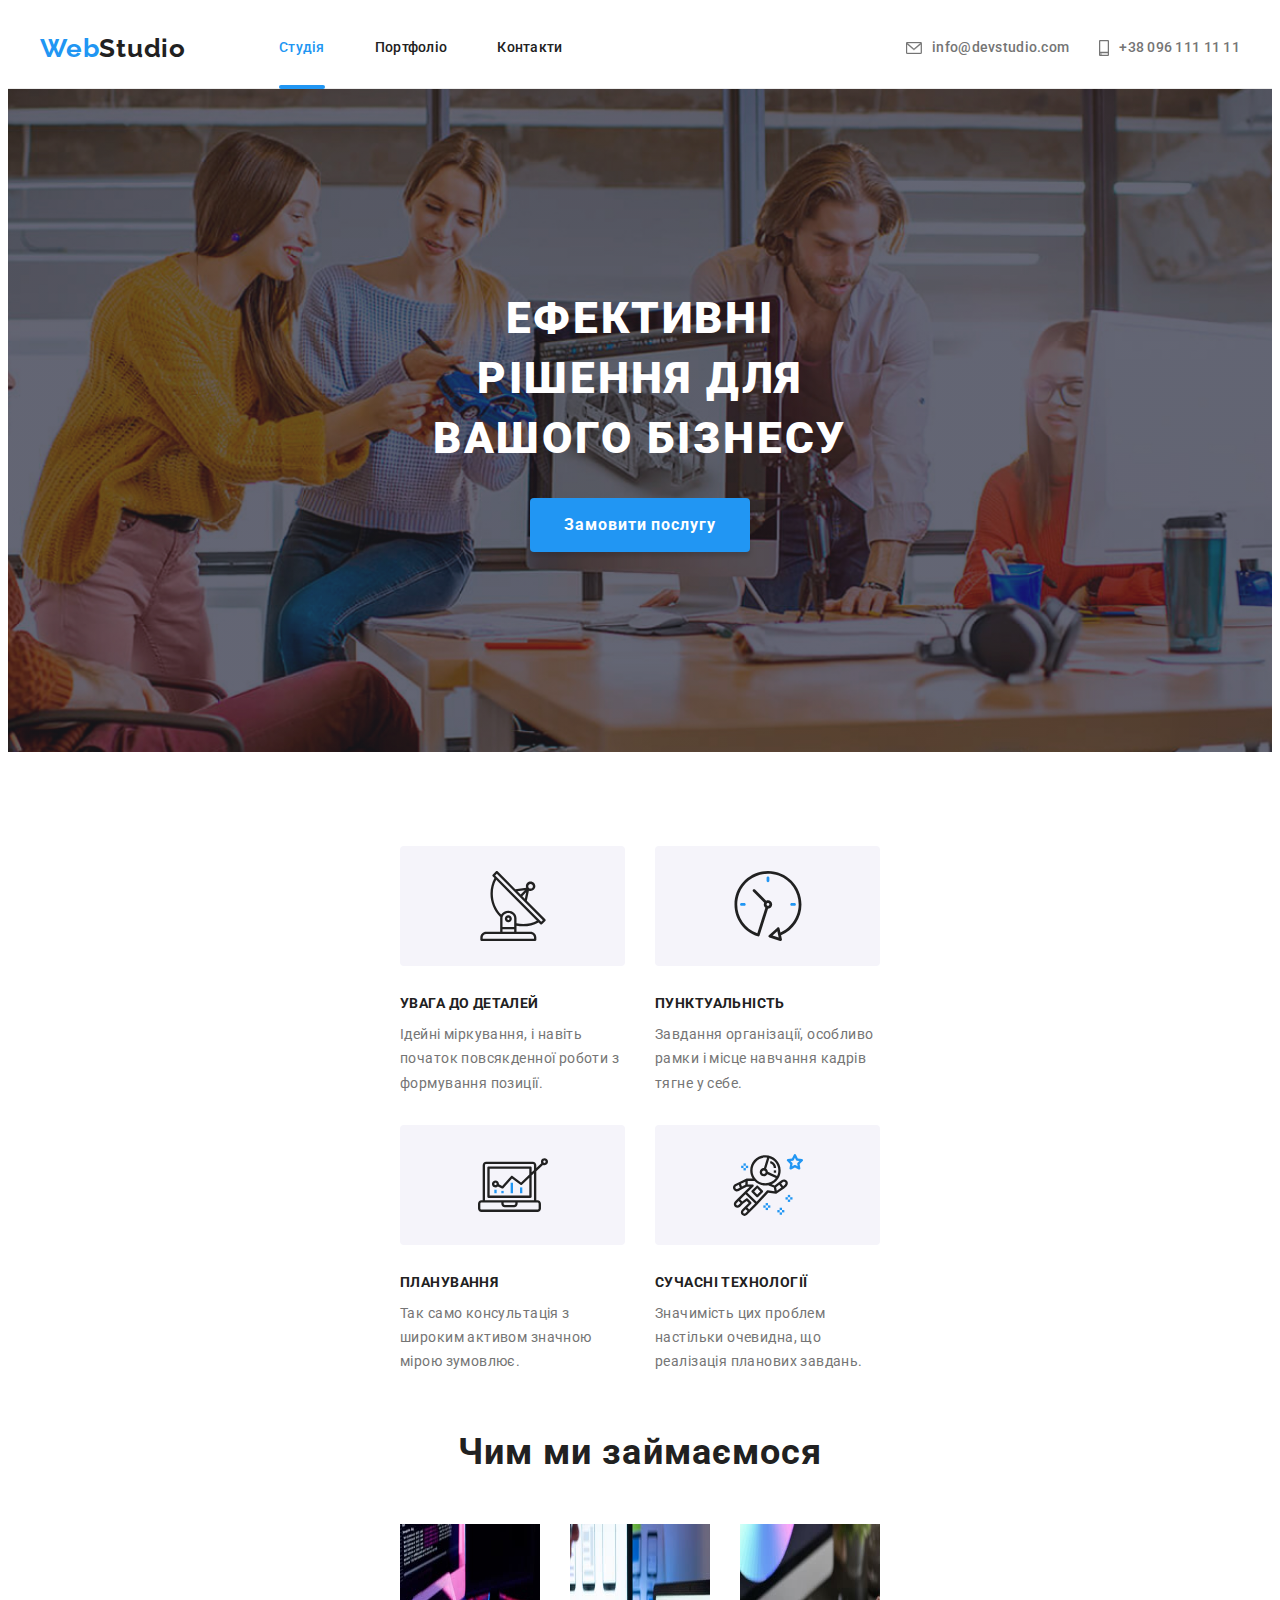
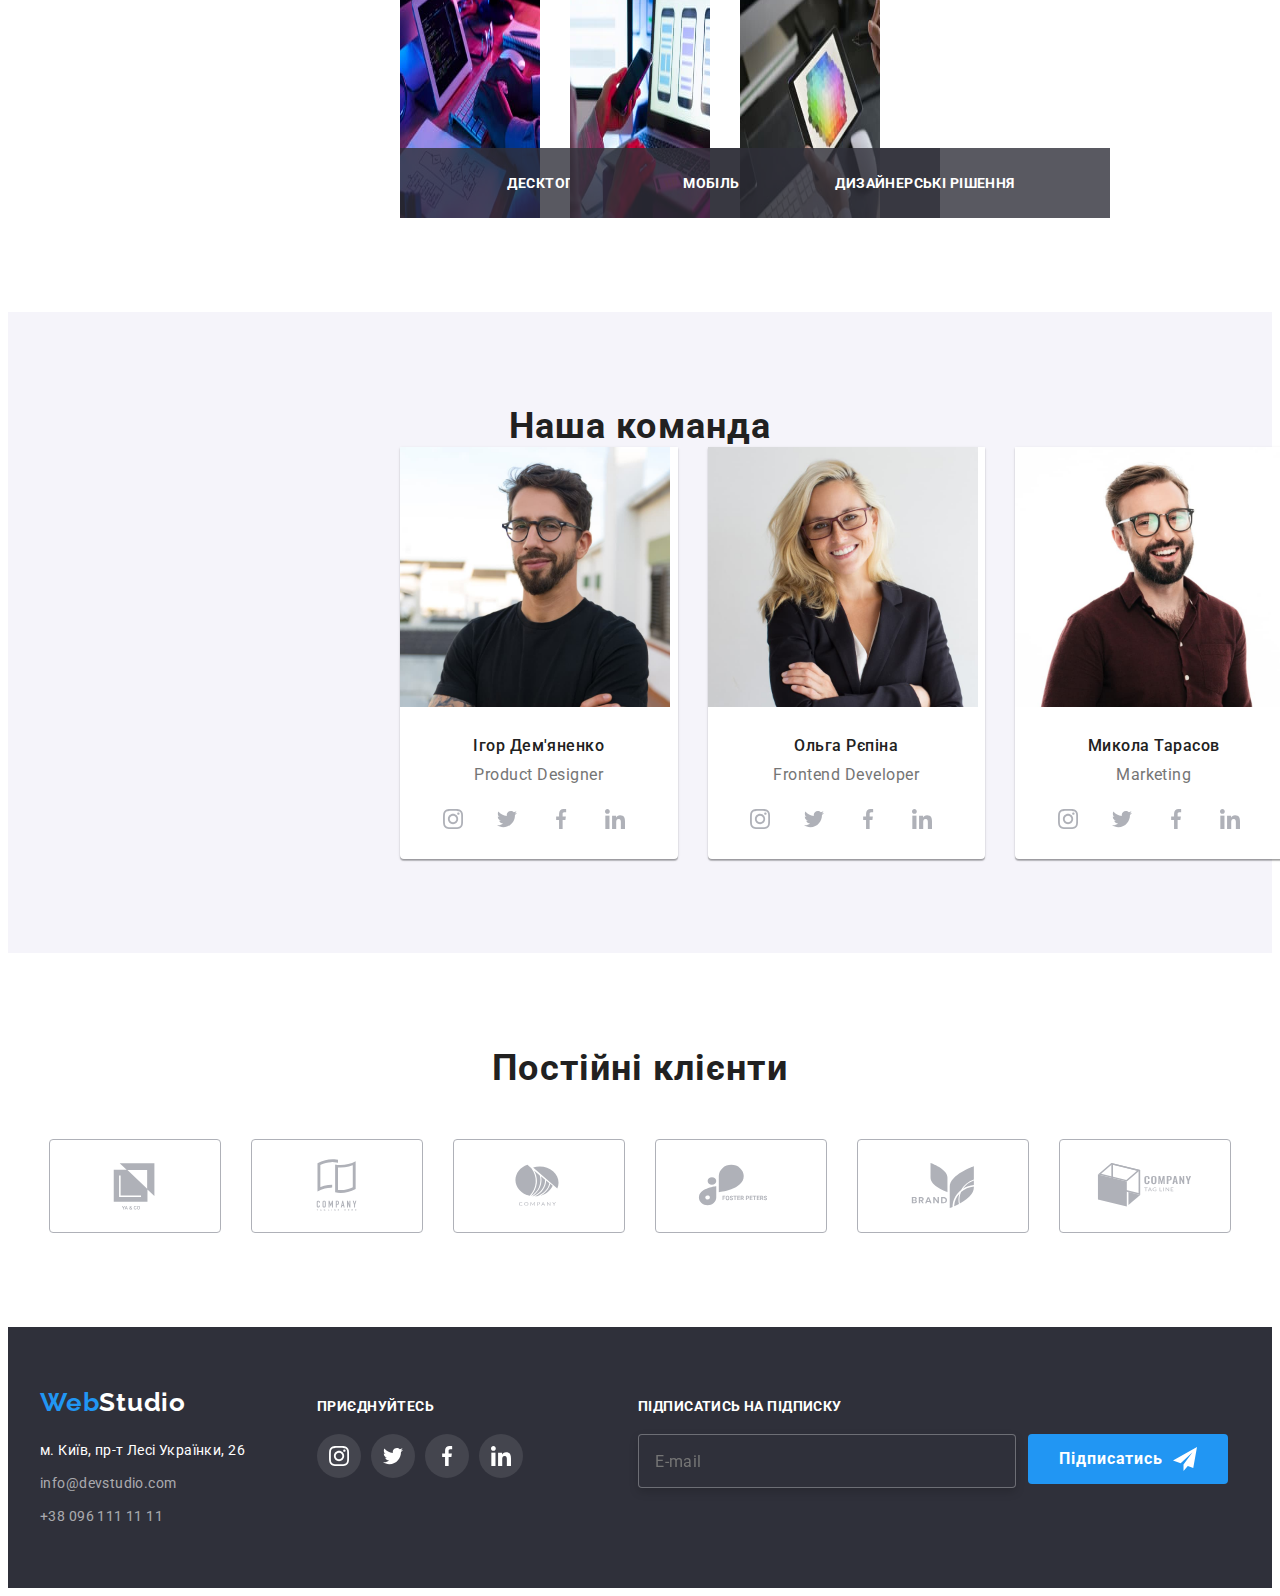
==== index.html @ 6fae6e94 "new" ====
<!DOCTYPE html>
<html lang="uk">
  <head>
    <meta charset="UTF-8"/>
    <meta http-equiv="X-UA-Compatible" content="IE=edge"/>
    <meta name="viewport" content="width=device-width, initial-scale=1.0"/>
    <title>Студія</title>
    <link rel="preconnect" href="https://fonts.googleapis.com"/>
    <link rel="preconnect" href="https://fonts.gstatic.com" crossorigin />
    <link
      href="https://fonts.googleapis.com/css2?family=Raleway:wght@700&family=Roboto:wght@400;500;700;900&display=swap"
      rel="stylesheet"/>
    <link
      rel="stylesheet"
      href="https://cdnjs.cloudflare.com/ajax/libs/modern-normalize/1.1.0/modern-normalize.min.css"
      integrity="sha512-wpPYUAdjBVSE4KJnH1VR1HeZfpl1ub8YT/NKx4PuQ5NmX2tKuGu6U/JRp5y+Y8XG2tV+wKQpNHVUX03MfMFn9Q=="
      crossorigin="anonymous"
      referrerpolicy="no-referrer"/>
    <link rel="stylesheet" href="./css/style.css"/>
    <link rel="stylesheet" href="./css/main.min.css" />
  </head>
  <body>
    <header class="header">
      <div class="container">
        <nav class="navigation">
          <a href="/" class="navigation-logo"><span class="navigation-logos">Web</span>Studio</a>
          <ul class="navigation-site-nav-list">
            <li><a href="#" class="link-s current">Студія</a></li>
            <li><a href="./portfolio.html" class="link">Портфоліо</a></li>
            <li><a href="#" class="link">Контакти</a></li>
          </ul>
        </nav>
        <ul class="contacts-list-h">
          <li class="letter-telefon">
            <a href="mailto:info@devstudio.com" class="link-mail">
              <svg class="icon icon-envelope" width="16" height="12">
              <use xlink:href="./images/icons.svg#icon-envelope"></use>
              </svg>
              info@devstudio.com
            </a>
          </li>
          <li class="letter-telefon">
            <a href="tel:+380961111111" class="linktel">
             <svg class="icon icon-smartphone" width="10" height="16">
            <use xlink:href="./images/icons.svg#icon-smartphone" width="10" height="16"></use>
             </svg>
              +38 096 111 11 11
            </a>
          </li>
        </ul>
        <button class="navigation__menu--open-button" type="button" data-menu-open="">
          <svg class="navigation__menu--open-icon" width="40" height="40">
            <use href="./images/icons.svg#icon-open-menu"></use>
          </svg>
        </button>
      </div>
      <div class="mobile-menu" data-menu="">
        <div class="mobile-menu__container">
          <button class="mobile-menu__close-btn" type="button" data-menu-close="">
            <svg class="mobile-menu__close-icon" width="40" height="40">
              <use href="./images/icons.svg#icon-close-menu"></use>
            </svg>
          </button>
          <ul class="mobile-menu__list list">
            <li class="mobile-menu__item">
              <a class="mobile-menu__link--current link" href="./index.html">Студія</a>
            </li>
            <li class="mobile-menu__item">
              <a class="mobile-menu__link" href="./portfolio.html">Портфоліо</a>
            </li>
            <li class="mobile-menu__item">
              <a class="mobile-menu__link" href="#">Контакти</a>
            </li>
          </ul>
      
          <div class="mobile-contacts-social">
            <ul class="mobile-contacts list">
              <li class="mobile-contacts__item">
                <a class="mobile-contacts__link telephone-mobile" href="tel:+380961111111">
                  +38 096 111 11 11
                </a>
              </li>
              <li class="mobile-contacts__item">
                <a class="mobile-contacts__link" href="mailto:info@devstudio.com">
                  info@devstudio.com
                </a>
              </li>
            </ul>
      
            <ul class="mobile-social list">
              <li class="mobile-social__item">
                <a class="mobile-social__link link" href="" lang="en">Instagram</a>
              </li>
              <li class="mobile-social__item">
                <a class="mobile-social__link link" href="" lang="en">Twitter</a>
              </li>
              <li class="mobile-social__item">
                <a class="mobile-social__link link" href="" lang="en">Facebook</a>
              </li>
              <li class="mobile-social__item">
                <a class="mobile-social__link link" href="" lang="en">LinkedIn</a>
              </li>
            </ul>
          </div>
        </div>
      </div>
    </header>

    <!--main-->
    <main class="main">
      <section class="bg-hero overlay">
        <div class="container">
          <h1 class="h-title">Ефективні рішення для вашого бізнесу</h1>
          <button type="button" class="button-primary" data-modal-open>Замовити послугу</button>
        </div>
      </section>
      <section class="our-describe">
        <div class="container">
          <h2 class="visually-hidden">Наші особливості</h2>
          <ul class="skills">
            <li class="list-skills">
              <div class="box">
            <svg class="icon icon-antenna-1">
              <use xlink:href="./images/icons.svg#icon-antenna-1"></use>
            </svg>
              </div>
              <h3 class="title">УВАГА ДО ДЕТАЛЕЙ</h3>
              <p class="skil">
                Ідейні міркування, і навіть початок повсякденної роботи з
                формування позиції.
              </p>
            </li>
            <li class="list-skills">
              <div class="box">
                <svg class="icon icon-clock-1">
                  <use xlink:href="./images/icons.svg#icon-clock-1"></use>
                </svg>
              </div>
              <h3 class="title">ПУНКТУАЛЬНІСТЬ</h3>
              <p class="skil">
                Завдання організації, особливо рамки і місце навчання кадрів
                тягне у себе.
              </p>
            </li>
            <li class="list-skills">
              <div class="box">
              <svg class="icon icon-diagram-1">
                <use xlink:href="./images/icons.svg#icon-diagram-1" width="70px" height="70px"></use></svg>
              </div>
              <h3 class="title">ПЛАНУВАННЯ</h3>
              <p class="skil">
                Так само консультація з широким активом значною мірою зумовлює.
              </p>
            </li>
            <li class="list-skills">
              <div class="box">
                <svg class="icon icon-astronaut-1">
                <use xlink:href="./images/icons.svg#icon-astronaut-1"></use>
                </svg>
              </div>
              <h3 class="title">СУЧАСНІ ТЕХНОЛОГІЇ</h3>
              <p class="skil">
                Значимість цих проблем настільки очевидна, що реалізація
                планових завдань.
              </p>
            </li>
          </ul>
        </div>
      </section>
      <section class="work">
        <div class="container">
          <h2 class="working">Чим ми займаємося</h2>
          <ul class="forimages">
            <li class="picture">
              <img src="./images/What-we_do_list1.jpg" alt="Якийсь чоловік програмує на клавіатурі на планшеті" width="370" height="294"/>
              <div class="job-overlay">
                <h3 class="j-o-title">Десктопні додатки</h3>
              </div>
            </li>
            <li class="picture">
              <img src="./images/What_we_do_list2.jpg" alt="Жінка з телефом за ноутбуком, дивиться адаптивний дизайн" width="370" height="294"/>
              <div class="job-overlay">
                <h3 class="j-o-title">Мобільні додатки</h3>
              </div>
            </li>
            <li class="picture">
              <img src="./images/What_we_do_list3.jpg" alt="В руках у чоловіка планшет з палітрою кольорів" width="370" height="294"/>
              <div class="job-overlay">
                <h3 class="j-o-title">Дизайнерські рішення</h3>
              </div>
            </li>
          </ul>
        </div>
      </section>
      <section class="team">
        <div class="container">
          <h2 class="team-title">Наша команда</h2>
          <ul class="carts">
            <li class="person">
                <img src="./images/Our-team-Demyanenko1.jpg" alt="на білому фоні чоловік в окулярах" width="270" height="260"/>
                <div class="namec">
                  <h3 class="name">Ігор Дем'яненко</h3>
                  <p class="person-work">Product Designer</p>
                  <ul class="icons-cart-list">
                    <li class="icon-listc">
                      <a href="" class="icons-link">
                      <svg class="icon-person icon-instagram-2"  width="20" height="20">
                        <use href="./images/icons.svg#icon-instagram-2"></use>
                      </svg>
                      </a>
                    </li>
                    <li class="icon-listc">
                      <a href="" class="icons-link">
                        <svg class="icon-person icon-twitter-1">
                          <use xlink:href="./images/icons.svg#icon-twitter-1"></use>
                        </svg>
                      </a>
                    </li>
                    <li class="icon-listc">
                      <a href="" class="icons-link">
                        <svg class="icon-person icon-facebook-1">
                          <use xlink:href="./images/icons.svg#icon-facebook-1"></use>
                        </svg>
                      </a>
                    </li>
                    <li class="icon-listc">
                      <a href="" class="icons-link">
                        <svg class="icon-person icon-linkedin-1">
                          <use xlink:href="./images/icons.svg#icon-linkedin-1"></use>
                        </svg>
                      </a>
                    </li>
                  </ul>
                </div>
            </li>
            <li class="person">
              <img src="./images/Our-team-Repina2.jpg" alt="жінка посміхається в костюмі та в окулярах" width="270" height="260"/>
             <div class="namec">
                <h3 class="name">Ольга Рєпіна</h3>
                <p class="person-work">Frontend Developer</p>
              <ul class="icons-cart-list">
                <li class="icon-listc">
                  <a href="" class="icons-link">
                    <svg class="icon-person" width="20" height="20">
                      <use href="./images/icons.svg#icon-instagram-2"></use>
                    </svg>
                  </a>
                </li>
                <li class="icon-listc">
                  <a href="" class="icons-link">
                    <svg class="icon-person icon-twitter-1">
                      <use xlink:href="./images/icons.svg#icon-twitter-1"></use>
                    </svg>
                  </a>
                </li>
                <li class="icon-listc">
                  <a href="" class="icons-link">
                    <svg class="icon-person icon-facebook-1">
                      <use xlink:href="./images/icons.svg#icon-facebook-1"></use>
                    </svg>
                  </a>
                </li>
                <li class="icon-listc">
                  <a href="" class="icons-link">
                    <svg class="icon-person icon-linkedin-1">
                      <use xlink:href="./images/icons.svg#icon-linkedin-1"></use>
                    </svg>
                  </a>
                </li>
              </ul>
             </div>
            </li>
            <li class="person">
              <img src="./images/Our-team-Tarasov3.jpg" alt="чоловік в сірій рубашці посміхається" width="270" height="260"/>
              <div class="namec">
                <h3 class="name">Микола Тарасов</h3>
                <p class="person-work">Marketing</p>
                <ul class="icons-cart-list">
                  <li class="icon-listc">
                    <a href="" class="icons-link">
                      <svg class="icon-person" width="20" height="20">
                        <use href="./images/icons.svg#icon-instagram-2"></use>
                      </svg>
                    </a>
                  </li>
                  <li class="icon-listc">
                    <a href="" class="icons-link">
                      <svg class="icon-person icon-twitter-1">
                        <use xlink:href="./images/icons.svg#icon-twitter-1"></use>
                      </svg>
                    </a>
                  </li>
                  <li class="icon-listc">
                    <a href="" class="icons-link">
                      <svg class="icon-person icon-facebook-1">
                        <use xlink:href="./images/icons.svg#icon-facebook-1"></use>
                      </svg>
                    </a>
                  </li>
                  <li class="icon-listc">
                    <a href="" class="icons-link">
                      <svg class="icon-person icon-linkedin-1">
                        <use xlink:href="./images/icons.svg#icon-linkedin-1"></use>
                      </svg>
                    </a>
                  </li>
                </ul>
              </div>
            </li>
            <li class="person">
              <img src="./images/Our-team-Ermakov4.jpg" alt="чоловік в чорній футболці та окулярах" width="270" height="260"/>
              <div class="namec">
                <h3 class="name">Михайло Єрмаков</h3>
                <p class="person-work">UI Designer</p>
                <ul class="icons-cart-list">
                  <li class="icon-listc">
                    <a href="" class="icons-link">
                      <svg class="icon-person" width="20" height="20">
                        <use href="./images/icons.svg#icon-instagram-2"></use>
                      </svg>
                    </a>
                  </li>
                  <li class="icon-listc">
                    <a href="" class="icons-link">
                      <svg class="icon-person icon-twitter-1">
                        <use xlink:href="./images/icons.svg#icon-twitter-1"></use>
                      </svg>
                    </a>
                  </li>
                  <li class="icon-listc">
                    <a href="" class="icons-link">
                    <svg class="icon-person icon-facebook-1">
                      <use xlink:href="./images/icons.svg#icon-facebook-1"></use>
                    </svg>
                    </a>
                  </li>
                  <li class="icon-listc">
                    <a href="" class="icons-link">
                      <svg class="icon-person icon-linkedin-1">
                        <use xlink:href="./images/icons.svg#icon-linkedin-1"></use>
                      </svg>
                    </a>
                  </li>
                </ul>
              </div>
            </li>
          </ul>
        </div>
      </section>
      <section class="clients">
        <div class="container">
        <h2 class="clients-title">Постійні клієнти</h2>
          <ul class="client-list">
            <li class="client-item">
              <a href="#" class="client-link">
                <svg class="icon-person icon-Logo">
                  <use xlink:href="./images/icons.svg#icon-Logo"></use>
                </svg>
              </a>
            </li>
            <li class="client-item">
              <a href="#" class="client-link">
                <svg class="icon-person icon-Logo-1">
                  <use xlink:href="./images/icons.svg#icon-Logo-1"></use>
                </svg>
              </a>
            </li>
            <li class="client-item">
              <a href="#" class="client-link">
              <svg class="icon-person icon-Logo-2">
                <use xlink:href="./images/icons.svg#icon-Logo-2"></use>
              </svg>
              </a>
            </li>
            <li class="client-item">
              <a href="#" class="client-link">
                <svg class="icon-person icon-Logo-3">
                  <use xlink:href="./images/icons.svg#icon-Logo-3"></use>
                </svg>
              </a>
            </li>
            <li class="client-item">
              <a href="#" class="client-link">
                <svg class="icon-personcon icon-Logo-4">
                  <use xlink:href="./images/icons.svg#icon-Logo-4"></use>
                </svg>
              </a>
            </li>
            <li class="client-item">
              <a href="#" class="client-link">
                <svg class="icon-person icon-Logo-5">
                  <use xlink:href="./images/icons.svg#icon-Logo-5"></use>
                </svg>
              </a>
            </li>
          </ul>
        </div>
      </section>
    </main>
  <footer class="footer">
   <div class="container-f">
      <div class="footer-fortwo">
          <a href="/" class="flogo"><span class="navigation-logos">Web</span>Studio</a>
          <address class="addresfoot">
            <ul class="u">
              <li class="contacts-footer">
                <a href="https://goo.gl/maps/TBVd1bk3MFg56sKE7" target="blank" rel="noopener noreferrer nofollow" class="list-adres">м. Київ, пр-т Лесі Українки, 26</a>
              </li>
              <li class="contacts-footer">
                <a href="mailto:info@devstudio.com" class="list-mail">info@devstudio.com</a>
              </li>
              <li class="contacts-footer">
                <a href="tel:+380961111111" class="list-tel">+38 096 111 11 11</a>
              </li>
            </ul>
          </address>
      </div>
        <div class="footer-icons-link">
    <p class="foter-link-title">ПРИЄДНУЙТЕСЬ</p>
    <ul class="footer-link-list">
    <li class="footer-link-item">
      <a class="f-s-link" href="#">
      <svg class="icon icon-instagram-2">
        <use xlink:href="./images/icons.svg#icon-instagram-2"></use>
      </svg>
      </a>
    </li>
    <li class="footer-link-item">
      <a class="f-s-link" href="#">
      <svg class="icon icon-twitter-1">
        <use xlink:href="./images/icons.svg#icon-twitter-1"></use>
      </svg>
      </a>
    </li>
    <li class="footer-link-item">
      <a class="f-s-link" href="#">
      <svg class="icon icon-facebook-1">
        <use xlink:href="./images/icons.svg#icon-facebook-1"></use>
      </svg>
      </a>
    </li>
    <li class="footer-link-item">
      <a class="f-s-link" href="#">
      <svg class="icon icon-linkedin-1">
        <use xlink:href="./images/icons.svg#icon-linkedin-1"></use>
      </svg>
      </a>
    </li>
  </ul>
        </div>
        <div class="form-button-foot">
          <p class="foter-link-tit">Підписатись на підписку</p>
        <form class="form-pidp">
          <input class="input-mail" type="text" name="e-mail" id="e-mail" placeholder="E-mail"/>
              <button type="submit" class="foot-em-bottom">Підписатись
              <svg class="icon icon-icon-send" width="24px" height="24px">
                <use xlink:href="./images/icons.svg#icon-icon-send"></use>
              </svg>
              </button>
        </form>
        </div>
      <div class="backdrop is-hidden" data-modal>
      <div class="modal">
      <button type="button" class="modal-svg" data-modal-close>
      <svg class="close" width="11" height="11">
        <use href="./images/icons.svg#icon-close"></use>
      </svg>
      </button>
      <p class="modal-form-title">Залиште свої дані, ми вам передзвонимо</p>
     <form class="modal-form">
       <ul>
        <li class="form-item">
        <span class="form-field">
          <label class="formlabel-name">Ім'я</label>
          <input type="text" class="modal-form-input" required="" pattern="{Aя-Za-яА-ЯіІїЇ}" name="use_name">
          <svg class="icon-person-black-18dp-1" width="18px" height="18px">
            <use xlink:href="./images/icons.svg#icon-person-black-18dp-1"></use>
          </svg>
        </span>
        </li>
        <li class="form-item">
        <span class="form-field">
          <label class="formlabel-name">Телефон</label>
          <input type="text" class="modal-form-input" required="" pattern="{Aя-Za-яА-ЯіІїЇ}" name="use_name">
          <svg class="icon-phone-black-18dp-1" width="18px" height="18px">
            <use xlink:href="./images/icons.svg#icon-phone-black-18dp-1"></use>
          </svg>
        </span>
        </li>
        <li class="form-item">
        <span class="form-field">
          <label class="formlabel-name">Пошта</label>
          <input type="text" class="modal-form-input" required="" pattern="{Aя-Za-яА-ЯіІїЇ}" name="use_name">
          <svg class="icon-email-black-18dp-1" width="15" height="12">
            <use xlink:href="./images/icons.svg#icon-email-black-18dp-1"></use>
          </svg>
        </span>
        </li>
        <li class="form-item">
        <span class="form-message">
          <label class="formlabel-name">Коментар</label>
          <textarea class="modal-form-message" name="comment" id="message" placeholder="Введіть текст"></textarea>
        </span>
        </li>
        </ul>
        <div class="modal-form-checkbox">
        <label class="checkbox-label">
          <input type="checkbox" name="checkbox-label" value="text" id="text" class="checkbox-input">
          <svg class="checkbox-icon" width="16" height="15">
            <use href="./images/icons.svg#icon-vector-5"></use>
          </svg>
          <span class="modal-form-text">Погоджуюся з розсилкою та приймаю</span><a href="#" class="modal-form-link">Умови
            договору</a>
        </label>
        </div>
      <button type="submit" class="modal-form-submit">Відправити</button>
      </form>
     </div>
      </div>
   </div>
  </footer>
    <script src="./js/modal.js"></script>
    <script src="./js/mobile-menu.js"></script>
</body>
</html>
---- css/main.min.css ----
.navigation{display:flex;align-items:center}.navigation-site-nav-list{display:flex;gap:50px;margin-right:93px;margin-left:93px}.navigation-logo:focus,.navigation-logo{color:var(--title-text-color);text-decoration:none;font-family:"Raleway";font-style:normal;font-weight:700;font-size:26px;line-height:1.19;letter-spacing:.03em}.navigation-logos{color:var(--accent-color);-nev-accent:#2196f3}.header{border-bottom:1px solid #ececec}.link-s,li{text-decoration:none;list-style:none}.link-s.current,.link-p.current{color:var(--accent-color)}.linktel:hover,.linktel:focus,.linktel-s:hover,.linktel-s:focus,.link-mail:hover,.link-mail:focus,.navigation-site-nav-list>.link:hover,.navigation-site-nav-list>.link:focus,.link-p:hover,.link-p:focus{color:var(--accent-color);text-decoration:none}.link-p,.link-s,.link{position:relative;color:var(--title-text-color);font-weight:500;font-size:14px;line-height:1.14;letter-spacing:.02em;text-decoration:none}.current::after{content:"";position:absolute;display:block;width:100%;height:4px;background-color:#2196f3;left:0;bottom:-1px;opacity:1;border-radius:2px;transition:opacity 250ms cubic-bezier(0.4, 0, 0.2, 1)}.link-mail,.linktel{color:var(--text-color);font-weight:500;font-size:14px;line-height:1.14;letter-spacing:.02em;text-decoration:none}.link-s{display:flex;padding:32px 0;transition:color 250ms cubic-bezier(0.4, 0, 0.2, 1)}.link-s:hover,.link-s:focus{color:var(--accent-color)}.link{display:flex;padding:32px 0;transition:color 250ms cubic-bezier(0.4, 0, 0.2, 1)}.link:hover,.link:focus{color:var(--accent-color)}.link-p{display:flex;padding:32px 0;transition:color 250ms cubic-bezier(0.4, 0, 0.2, 1)}.link-p:hover,.link-p:focus{color:var(--accent-color)}.link-mail,.linktel{display:flex;padding:32px 0;align-items:center;transition:color 250ms cubic-bezier(0.4, 0, 0.2, 1)}.icon{fill:currentColor}.link-mail>.icon-envelope{stroke:currentColor;margin-right:10px}.linktel>.icon-smartphone{stroke:currentColor;margin-right:10px}.icon-smartphone:link:hover.icon{color:var(--accent-color)}@media screen and (max-width: 768px){.navigation-site-nav-list,.contacts-list-h{display:none}}@media screen and (min-width: 768px){.navigation-site-nav-list .navigation-site-nav-list,.contacts-list-h .navigation-site-nav-list{display:block}}.navigation__menu--open-button{display:flex;padding:0;width:40px;height:40px;align-items:center;background-color:rgba(0,0,0,0);border:rgba(0,0,0,0);cursor:pointer;margin-left:auto}@media screen and (min-width: 768px){.navigation__menu--open-button{display:none}}@media screen and (min-width: 1200px){.navigation-site-nav-list .navigation-site-nav-list{display:flex}}@media screen and (min-width: 768px){.navigation-site-nav-list .navigation-site-nav-list{display:block}}.navigation__menu--open-icon{cursor:pointer;box-sizing:border-box}.is-hidden{opacity:0;visibility:hidden;pointer-events:none}@media screen and (min-width: 768px){.is-hidden .mobile-menu{display:none}}.mobile-menu{top:0;background-color:var(--primary-white-color);width:100vw;height:100vh;z-index:1}@media screen and (min-width: 768px){.mobile-menu{display:none}}.mobile-menu__container{position:absolute;display:flex;flex-direction:column;justify-content:space-between;height:100%;padding:38px 40px;margin:0 auto;overflow:auto}@media screen and (min-width: 768px){.mobile-menu__container{display:none}}.mobile-menu__close-btn{position:absolute;display:flex;align-items:center;color:var(--secondary-text-color);background-color:rgba(0,0,0,0);border:rgba(0,0,0,0);padding:0;top:10px;right:15px;width:40px;height:40px;cursor:pointer}.mobile-menu__close-icon{fill:currentcolor}.mobile-menu__list list{margin-bottom:70px;gap:32px;font-weight:500;font-size:36px;line-height:1.175;letter-spacing:.02em}.mobile-menu__item:not(:last-child){margin-bottom:32px}.mobile-menu__link--current{position:relative;font-weight:500;text-decoration:none;font-size:30px;line-height:1.16;letter-spacing:.02em;color:var(--accent-color)}@media screen and (min-width: 480px){.mobile-menu__link--current{font-size:40px;line-height:1.18;text-align:center;letter-spacing:.02em;position:relative;text-decoration:none}}.mobile-contacts{margin-bottom:64px}.list{list-style:none}.header{border-bottom:1px solid #ececec}@media screen and (min-width: 320px){.contacts-list-h{display:none}}@media screen and (min-width: 768px){.contacts-list-h{display:block;gap:10px;margin-left:auto}}@media screen and (min-width: 1200px){.contacts-list-h{display:flex;flex-direction:row;align-items:center;gap:30px;margin-left:auto}}@media screen and (min-width: 768px){.navigation-site-nav-list{display:flex;align-items:center;justify-content:center;gap:50px}}.navigation{display:flex;align-items:center}.header{border-bottom:1px solid #ececec}.navigation-logo:focus,.navigation-logo{color:var(--title-text-color);text-decoration:none;font-family:"Raleway";font-style:normal;font-weight:700;font-size:26px;line-height:1.19;letter-spacing:.03em}.navigation-logos{color:var(--accent-color);-nev-accent:#2196f3}.link-p,.link-s,.link{position:relative;color:var(--title-text-color);font-weight:500;font-size:14px;line-height:1.14;letter-spacing:.02em;text-decoration:none}:root{--primary-text-color: rgba(0, 0, 0, 0.8);--title-text-color: #212121;--text-color: #757575;--accent-color: #2196f3;--primary-white-color: #ffffff;--font-family: "Roboto", sans-serif;--bg-herro: #2f303a;--bg-team: #f5f4fa;--button-activ: #188ce8;--footer-text-color: rgba(255, 255, 255, 0.6)}header>.container{display:flex;max-width:1200px;padding-left:15px;padding-right:15px;margin:0 auto;align-items:center}.container{width:100%;padding-left:15px;padding-right:15px;margin:0 auto}.page-header>.container{display:flex;align-items:center}@media screen and (min-width: 1200px){.container{max-width:1200px}}@media screen and (min-width: 768px){.container{max-width:768px}}@media screen and (min-width: 480px){.container{max-width:480px}}.product{overflow:hidden}.produkt-thumb{position:relative}.produkt-text{padding:63px 24px;font-family:"Roboto";font-style:normal;font-weight:400;font-size:18px;line-height:28px;letter-spacing:.03em;color:var(--primary-white-color)}.produkt-overlay{position:absolute;left:0;top:1px;width:100%;height:100%;background-color:rgba(33,150,243,.9);transform:translateY(100%);transition:transform 250ms cubic-bezier(0.4, 0, 0.2, 1)}.pcarts:hover .produkt-overlay{transform:translateY(0)}.produkt-thumb::before{display:inline-block;top:0;left:0;width:100%;height:100%;background-color:rgba(33,150,243,.9);transform:translateY(100%);transition:transform 250ms cubic-bezier(0.4, 0, 0.2, 1)}.pcarts:hover .produkt-thumb::before{transform:translateY(0)}.bg-hero{background:var(--bg-herro);max-width:480px;text-align:center;padding-top:118px;padding-bottom:118px;margin:0 auto;background-color:#c4c4c4;background-image:linear-gradient(rgba(47, 48, 58, 0.4), rgba(47, 48, 58, 0.4)),url(../images/hero-mob-1x.jpg);background-repeat:no-repeat;background-position:center;background-size:cover}.h-title{font-weight:900;font-size:44px;line-height:1.36;text-align:center;letter-spacing:.06em;text-transform:uppercase;color:var(--primary-white-color)}.button-primary:hover,.button-primary:focus{background-color:var(--button-activ);color:var(--primary-white-color)}.button-primary{font-family:var(--font-family);font-style:normal;font-weight:700;font-size:16px;line-height:1.87;letter-spacing:.06em;cursor:pointer;box-shadow:0px 4px 4px rgba(0,0,0,.15);border-radius:4px;color:var(--primary-white-color);background-color:var(--accent-color);border-color:rgba(0,0,0,0);padding:10px 32px;margin:0;transition:background-color 250ms cubic-bezier(0.4, 0, 0.2, 1)}.h-title{text-align:center;max-width:796px;margin-top:200px;margin:0 auto;margin-bottom:30px}@media screen and (min-width: 1200px){.h-title{font-size:44px;line-height:1.36;max-width:696px}}@media screen and (min-width: 1200px)and (min-device-pixel-ratio: 2),screen and (min-width: 1200px)and (-webkit-min-device-pixel-ratio: 2),screen and (min-width: 1200px)and (min-resolution: 192dpi),screen and (min-width: 1200px)and (min-resolution: 2dppx){.bg-hero .bg-hero{background-image:linear-gradient(rgba(47, 48, 58, 0.4), rgba(47, 48, 58, 0.4)),url(../images/hero-img-2x.jpg)}}@media screen and (min-width: 1200px){.bg-hero .bg-hero{max-width:1600px;height:600px;padding-top:200px;padding-bottom:200px;background-image:linear-gradient(rgba(47, 48, 58, 0.4), rgba(47, 48, 58, 0.4)),url(../images/hero-img-1x.jpg)}}@media screen and (min-width: 768px)and (min-device-pixel-ratio: 2),screen and (min-width: 768px)and (-webkit-min-device-pixel-ratio: 2),screen and (min-width: 768px)and (min-resolution: 192dpi),screen and (min-width: 768px)and (min-resolution: 2dppx){.bg-hero .bg-hero{background-image:linear-gradient(rgba(47, 48, 58, 0.4), rgba(47, 48, 58, 0.4)),url(../images/hero-tab-2x.jpg)}}@media screen and (min-width: 768px){.bg-hero .bg-hero{max-width:768px;background-image:linear-gradient(rgba(47, 48, 58, 0.4), rgba(47, 48, 58, 0.4)),url(../images/hero-tab-1x.jpg)}}@media(min-device-pixel-ratio: 2),(-webkit-min-device-pixel-ratio: 2),(min-resolution: 192dpi),(min-resolution: 2dppx){.bg-hero{background-image:linear-gradient(rgba(47, 48, 58, 0.4), rgba(47, 48, 58, 0.4)),url(../images/hero-mob-2x.jpg)}}.title{margin-bottom:10px}.bg-hero{text-align:center}.overlay{max-width:1600px;padding-top:200px;padding-bottom:200px;margin-left:auto;margin-right:auto;background-color:#c4c4c4;background-image:linear-gradient(to right, rgba(47, 48, 58, 0.4), rgba(47, 48, 58, 0.4)),url("../images/hero.jpg");background-size:cover;background-repeat:no-repeat;align-items:center}.backdrop{position:fixed;top:0;left:0;width:100%;height:100%;background-color:rgba(0,0,0,.2);opacity:1;transition:opacity 250ms cubic-bezier(0.4, 0, 0.2, 1),visibility 250ms cubic-bezier(0.4, 0, 0.2, 1)}@media screen and (min-width: 1200px){.our-describe{padding-top:94px}}.visually-hidden{position:absolute;width:1px;height:1px;margin:-1px;border:0;padding:0;white-space:nowrap;-webkit-clip-path:inset(100%);clip-path:inset(100%);clip:rect(0 0 0 0);overflow:hidden}.skills .title{font-weight:700;font-size:14px;line-height:1.14;letter-spacing:.03em;text-transform:uppercase;color:var(--title-text-color)}.skills .skil{font-size:14px;line-height:1.72;letter-spacing:.03em;color:var(--text-color)}.list-skills{flex-basis:calc(100% - 90px)/4;max-width:270px}.box{width:100%;height:120px;margin-bottom:30px;display:flex;justify-content:center;align-items:center;background-color:#f5f4fa;border-radius:4px}.skills{display:flex;flex-wrap:wrap;gap:30px}@media screen and (min-width: 768px){.list-skills{flex-basis:calc((100% - 30px)/2);width:100%}}@media screen and (min-width: 480px){.list-skills{flex-basis:calc((100% - 30px)/2);width:100%}}.icon-antenna-1{width:70px;height:70px;align-items:center}.box>.icon{display:flex;background-repeat:no-repeat;gap:30px;align-items:center}.icon-clock-1{width:70px;height:70px;cursor:pointer}.icon-diagram-1{width:70px;height:70px;cursor:pointer}.icon-astronaut-1{width:70px;height:70px;cursor:pointer}.overlay{max-width:1600px;padding-top:200px;padding-bottom:200px;margin-left:auto;margin-right:auto;background-color:#c4c4c4;background-image:linear-gradient(to right, rgba(47, 48, 58, 0.4), rgba(47, 48, 58, 0.4)),url("../images/hero.jpg");background-size:cover;background-repeat:no-repeat;align-items:center}.work .working{font-weight:700;font-size:36px;line-height:1.16;text-align:center;letter-spacing:.03em;color:var(--title-text-color)}.work{padding-top:59px;padding-bottom:94px}@media screen and (max-width: 768px){.work{display:none}}.working{text-align:center}.forimages{display:flex;gap:30px;margin-top:50px}.picture{position:relative;display:block;gap:30px;max-width:100%;background:url(16166.jpg);border-radius:0px}.job-overlay{position:absolute;display:flex;width:370px;height:70px;left:0;bottom:0;background-color:rgba(47,48,58,.8);align-items:center;margin-left:auto;margin-right:auto}.j-o-title{margin-left:auto;margin-right:auto;font-family:"Roboto";font-style:normal;font-weight:700;font-size:14px;line-height:16px;text-align:center;letter-spacing:.03em;text-transform:uppercase;color:#fff}.person .name{font-weight:500;font-size:16px;line-height:1.18;letter-spacing:.03em;color:var(--title-text-color)}.person{background-color:#fff}.person-work{font-weight:400;font-size:16px;line-height:1.18;letter-spacing:.03em;color:var(--text-color)}.list-buttons .butone:hover,.list-buttons .butone:focus,.list-buttons .but:hover,.list-buttons .but:focus{color:#fff;background-color:var(--accent-color)}.team{background:var(--bg-team)}.team{padding-top:94px;padding-bottom:94px}.team-title:focus,.team-title{font-weight:700;font-size:36px;line-height:1.16;text-align:center;letter-spacing:.03em;color:#212121}@media screen and (min-width: 1200px){.carts{width:1200px;display:flex;justify-content:center;gap:30px}}@media screen and (min-width: 768px){.carts .carts{flex-basis:calc((100% - 30px)/2)}}@media screen and (min-width: 1200px){.person{width:100%;text-align:center}}@media screen and (min-width: 768px){.person .person{flex-basis:calc((100% - 30px)/2);justify-content:center}}@media screen and (min-width: 480px){.person .person{flex-basis:calc((100% - 30px)/2);justify-content:center}}@media screen and (min-width: 1200px){.namec{width:100%;text-align:center}}@media screen and (min-width: 768px){.namec .namec{flex-basis:calc((100% - 30px)/2);text-align:center}}@media screen and (min-width: 480px){.namec .namec{width:100%;padding-top:30px;padding-bottom:30px;text-align:center}}.person-work{margin-top:10px}.person{box-shadow:0px 1px 3px rgba(0,0,0,.12),0px 1px 1px rgba(0,0,0,.14),0px 2px 1px rgba(0,0,0,.2);border-radius:0px 0px 4px 4px}@media screen and (min-width: 1200px){.icons-cart-list{display:flex;justify-content:center}}@media screen and (min-width: 768px){.icons-cart-list{display:flex;justify-content:center}}@media screen and (min-width: 480px){.icons-cart-list{display:flex;justify-content:center;align-items:center}}@media screen and (min-width: 320px){.icons-cart-list{display:flex;justify-content:center;align-items:center}}.icon-listc{display:flex;fill:#afb1b8;height:44px;width:44px;margin-right:10px}.icons-link:hover,.icons-link:focus{background-color:var(--accent-color);fill:#fff}.icons-link{display:flex;width:44px;height:44px;padding:12px;fill:#afb1b8;background-repeat:no-repeat;background-position:center;border-radius:50%;align-items:center;justify-content:center;transition:background-color 250ms cubic-bezier(0.4, 0, 0.2, 1),fill 250ms cubic-bezier(0.4, 0, 0.2, 1)}.icon .icon-instagram-2{width:20px;height:20px;cursor:pointer;align-content:center;vertical-align:middle;color:#afb1b8}.icon-twitter-1{width:20px;height:20px;cursor:pointer;align-content:center;vertical-align:middle;color:#afb1b8}.icon-facebook-1{width:20px;height:20px;cursor:pointer;align-content:center;vertical-align:middle;color:#afb1b8}.icon-linkedin-1{width:20px;height:20px;background-image:url("./images/icon-linkedin-1.svg");cursor:pointer;align-content:center;vertical-align:middle;color:#afb1b8}.clients{padding-top:94px;padding-bottom:94px}.clients-title{font-family:"Roboto";font-style:normal;font-weight:700;font-size:36px;line-height:42px;text-align:center;letter-spacing:.03em;color:#212121;margin-bottom:50px}.client-list{display:flex;gap:30px;justify-content:center;text-align:center;margin-left:auto;margin-right:auto}.client-link{display:flex;width:170px;height:92px;border:1px solid #afb1b8;fill:#afb1b8;border-radius:4px;justify-content:center;align-items:center;transition:border 250ms cubic-bezier(0.4, 0, 0.2, 1),fill 250ms cubic-bezier(0.4, 0, 0.2, 1)}.client-link:hover,.client-link:focus{fill:var(--accent-color);border:1px solid var(--accent-color)}.icon-Logo-1{width:106px;height:60px}.icon-Logo-2{width:106px;height:60px}.icon-Logo-3{width:106px;height:60px}.icon-Logo-4{width:106px;height:60px}.icon-Logo-5{width:106px;height:60px}.icon-Logo{width:106px;height:60px}@media screen and (min-width: 1200px){.client-item{width:100%;text-align:center}}@media screen and (min-width: 768px){.client-item .client-item{flex-basis:calc((100% - 30px)/2);text-align:center}}@media screen and (min-width: 480px){.client-item .client-item{width:100%;padding-top:30px;padding-bottom:30px;text-align:center}}.footer{display:flex;background:var(--bg-herro);padding-top:60px;padding-bottom:60px}.container-f{display:flex;width:1200px;padding-left:15px;padding-right:15px;margin:0 auto;align-items:baseline}.flogo{font-family:"Raleway";font-style:normal;font-weight:700;font-size:26px;line-height:1.19;letter-spacing:.03em;color:var(--primary-white-color);list-style:none;text-decoration:none}.list-adres:hover,.list-adres:focus,.list-mail:hover,.list-mail:focus,.list-tel:hover,.list-tel:focus{color:var(--accent-color)}.list-adres{font-family:"Roboto";font-style:normal;font-weight:400;font-size:14px;line-height:1.72;letter-spacing:.03em;color:var(--primary-white-color);text-decoration:none;transition:color 250ms cubic-bezier(0.4, 0, 0.2, 1)}.list-mail,.list-tel{font-style:normal;font-size:14px;line-height:1.72;letter-spacing:.03em;color:var(--footer-text-color);text-decoration:none;transition:color 250ms cubic-bezier(0.4, 0, 0.2, 1)}.footer{background-color:var(--bg-herro)}.footer-adres{font-family:"Roboto";font-style:normal;font-weight:400;font-size:14px;line-height:1.7;letter-spacing:.03em;color:var(--primary-white-color);text-decoration:none}.footer-mail:hover,.footer-mail:focus,.footer-tel:hover,.footer-tel:focus{color:var(--accent-color)}.footer-mail,.footer-tel{font-family:"Roboto";font-style:normal;font-weight:400;font-size:14px;line-height:1.7;letter-spacing:.03em;color:var(--footer-text-color);text-decoration:none}h1,h2,h3,h4,h5,h6{margin:0}ul,ol,p{margin:0;padding-left:0}img{display:block;max-width:100%}.addresfoot{margin-top:20px}.contacts-footer{gap:9px}.contacts-footer:not(:last-child){margin-bottom:9px}.address{margin-top:20px}.footerlist{padding-left:30px}.footer-icons-link{display:flex;margin-left:72px;flex-direction:column;flex-wrap:wrap;align-content:center}.foter-link-title{font-family:"Roboto";font-style:normal;font-weight:700;font-size:14px;line-height:16px;letter-spacing:.03em;text-transform:uppercase;color:#fff;margin-bottom:20px;align-items:center;justify-content:center}.footer-link-list{display:flex;justify-content:center;gap:10px}.footer-link-item{display:flex;width:44px;height:44px;background-repeat:no-repeat;background-position:center;background-color:rgba(255,255,255,.1);border-radius:50%;align-items:center;justify-content:center}.f-s-link{display:flex;height:43px;width:43px;border-radius:50%;align-items:center;justify-content:center;fill:#fff;transition:background-color 250ms cubic-bezier(0.4, 0, 0.2, 1)}.f-s-link:hover{background-color:var(--accent-color)}.f-s-link:focus{background-color:var(--accent-color)}.f-s-link .icon-instagram-2{width:20px;height:20px;cursor:pointer;fill:#fff}.f-s-link .icon-twitter-1{width:20px;cursor:pointer;fill:#fff}.f-s-link .icon-facebook-1{height:20px;fill:#fff;cursor:pointer}.f-s-link .icon-linkedin-1{height:20px;cursor:pointer;fill:#fff;width:20px}.form-email{margin-left:93px}.foter-link-tit{font-family:"Roboto";font-style:normal;font-weight:700;font-size:14px;line-height:16px;letter-spacing:.03em;text-transform:uppercase;color:#fff;margin-bottom:20px;align-items:center;justify-content:center}.form-button-foot{gap:10px;margin-left:115px}.input-mail{width:358px;height:50px;padding-left:16px;border:1px solid rgba(255,255,255,.3);filter:drop-shadow(0px 4px 4px rgba(0, 0, 0, 0.15));border-radius:4px;background-color:#2f303a;font-family:"Roboto";font-style:normal;font-weight:400;font-size:16px;line-height:20px;display:flex;align-items:center;letter-spacing:.03em;color:rgba(255,255,255,.6);outline:none}.input-mail:focus{border:1px solid rgba(255,255,255,.3)}.foot-em-bottom:hover,.foot-em-bottom:focus{background-color:var(--accent-color)}.form-pidp{display:flex;gap:12px}.foot-em-bottom{display:flex;width:200px;height:50px;font-family:"Roboto";font-style:normal;font-weight:700;font-size:16px;line-height:30px;background-color:rgba(255,255,255,.1);border-radius:4px;align-items:center;justify-content:center;text-align:center;letter-spacing:.06em;color:#fff;cursor:pointer;border:none;background-color:#2196f3;transition:background-color 250ms cubic-bezier(0.4, 0, 0.2, 1)}.icon-icon-send{margin-left:10px}.is-hidden{visibility:hidden;opacity:0;pointer-events:none}.modal{position:absolute;padding:40px;position:absolute;min-height:581px;min-width:528px;top:50%;left:50%;visibility:visible;background-color:#fff;box-shadow:0px 1px 3px rgba(0,0,0,.12),0px 1px 1px rgba(0,0,0,.14),0px 2px 1px rgba(0,0,0,.2);border-radius:4px;transform:translate(-50%, -50%) scale(1);transition:transform 250ms cubic-bezier(0.4, 0, 0.2, 1),opacity 250ms cubic-bezier(0.4, 0, 0.2, 1)}.backdrop.is-hidden .modal{transform:translate(-50%, -50%) scale(0)}.backdrop{position:fixed;top:0;left:0;width:100%;height:100%;background-color:rgba(0,0,0,.2);opacity:1;transition:opacity 250ms cubic-bezier(0.4, 0, 0.2, 1),visibility 250ms cubic-bezier(0.4, 0, 0.2, 1)}.p-modal{display:flex;margin-top:130px;align-items:center;justify-content:center;font-family:"Roboto";font-style:normal;font-weight:700;font-size:18px;line-height:28px;letter-spacing:.03em;color:#4a0d50}.modal-svg{position:absolute;display:flex;align-items:center;justify-content:center;cursor:pointer;width:30px;height:30px;background-color:#fff;border:1px solid rgba(0,0,0,.1);border-radius:50%;transition:250ms var(--timing-function);right:8px;top:8px;background-repeat:no-repeat;background-position:center;color:#000}.close{width:11px;height:11px}.modal-svg:hover,.modal-svg:focus{fill:var(--accent-color)}.checkbox-label{cursor:pointer;display:flex;justify-content:center;align-items:center;gap:5px}.modal-form-checkbox{margin-top:25px}.checkbox-input{-webkit-appearance:none;-moz-appearance:none;appearance:none}.checkbox-icon{display:inline-block;width:16px;height:15px;border:2px solid #212121;border-radius:4px;margin-right:3px;transition:background-color 250ms cubic-bezier(0.4, 0, 0.2, 1)}.checkbox-input:checked+.checkbox-icon{border-color:#2196f3;background-color:#2196f3;background-image:url(../images/Vector.svg);background-size:contain;background-origin:border-box;transition:background-color 250ms cubic-bezier(0.4, 0, 0.2, 1)}.formlabel-name{font-size:12px;line-height:1.16;letter-spacing:.01em;color:var(--paragraph-color)}.form-item:not(:last-child){margin-bottom:12px}.modal-form-message,.modal-form-input{display:block;width:448px;height:40px;font-weight:400;font-size:14px;line-height:14px;letter-spacing:.01em;color:rgba(117,117,117,.5);border-radius:4px;border-color:rgba(33,33,33,.2);outline:rgba(0,0,0,0);transition:border-color var(--title-text-color)}.modal-form-input{position:relative;margin-top:4px;padding-left:40px}.modal-form-message:hover,.modal-form-message:focus,.form-field:hover,.form-field:focus,.modal-form-input:hover,.modal-form-input:focus{border-color:#2196f3;fill:#2196f3}.form-field{position:relative;margin-bottom:28px}.icon-phone-black-18dp-1,.icon-email-black-18dp-1,.icon-person-black-18dp-1{position:absolute;top:30px;height:18px;left:13px;margin-top:4px;margin-bottom:11px;transition:fill 250ms cubic-bezier(0.4, 0, 0.2, 1)}.modal-form-title{font-family:"Roboto";font-style:normal;font-weight:700;font-size:20px;line-height:23px;letter-spacing:.03em;color:#212121;margin-bottom:12px;text-align:center}.modal-form-message{width:448px;height:120px;border-radius:4px;margin-top:4px;font-family:"Roboto";font-style:normal;font-weight:400;font-size:14px;line-height:14px;letter-spacing:.01em;padding:12px 16px;color:rgba(117,117,117,.76);resize:none}.modal-form-link{color:var(--accent-color)}.modal-form-check{display:flex;align-items:center;justify-content:center;margin-top:12px}.titl-contract{color:#2196f3;background-color:rgba(0,0,0,0)}.titl-contract:hover,.titl-contract:focus{color:#fff;background-color:#2196f3}.modal-check{position:absolute;display:flex;border:2px solid #000;align-items:center;justify-content:center;margin-right:7px;width:16px;height:15px;border-radius:2px;cursor:pointer;pointer-events:none;transition:background-color 250ms cubic-bezier(0.4, 0, 0.2, 1)}.icon-Vector-5{width:11px;height:8px;top:50%;left:10px;margin-top:11px;margin-bottom:11px;transform:translateY(-50%);transition:fill 250ms cubic-bezier(0.4, 0, 0.2, 1)}.modal-form-submit{display:block;width:200px;height:50px;align-items:center;justify-content:center;min-width:200px;height:50px;font-weight:700;font-size:16px;line-height:1.88;letter-spacing:.06em;color:var(--primary-white-color);background-color:var(--accent-color);border:none;border-radius:4px;margin-top:30px;margin-left:auto;margin-right:auto;transition-property:background-color,fill;transition-timing-function:linear;cursor:pointer}.modal-form-submit:hover,.modal-form-submit:focus{background-color:#188ce8;transition:background-color 250ms cubic-bezier(0.4, 0, 0.2, 1)}.butone{font-family:var(--font-family);font-style:normal;font-weight:500;font-size:16px;line-height:1.62;letter-spacing:.03em;background-color:#f5f4fa;border-radius:4px;text-decoration:none;border-color:rgba(0,0,0,0);padding:6px 25px;cursor:pointer;transition:background-color 250ms cubic-bezier(0.4, 0, 0.2, 1),color 250ms cubic-bezier(0.4, 0, 0.2, 1),box-shadow 250ms cubic-bezier(0.4, 0, 0.2, 1)}body{background-color:var(--primary-white-color);color:var(--title-text-color);font-family:var(--font-family);letter-spacing:.03em;font-size:14px}.visually-hidden{position:absolute;width:1px;height:1px;margin:-1px;border:0;padding:0;white-space:nowrap;-webkit-clip-path:inset(100%);clip-path:inset(100%);clip:rect(0 0 0 0);overflow:hidden}.butone{font-family:var(--font-family);font-style:normal;font-weight:500;font-size:16px;line-height:1.62;letter-spacing:.03em;background-color:#f5f4fa;border-radius:4px;text-decoration:none;border-color:rgba(0,0,0,0);padding:6px 25px;cursor:pointer;transition:background-color 250ms cubic-bezier(0.4, 0, 0.2, 1),color 250ms cubic-bezier(0.4, 0, 0.2, 1),box-shadow 250ms cubic-bezier(0.4, 0, 0.2, 1)}.but{font-family:var(--font-family);font-style:normal;font-weight:500;font-size:16px;line-height:1.62;letter-spacing:.03em;background-color:#f5f4fa;border-radius:4px;text-decoration:none;border-color:rgba(0,0,0,0);padding:6px 22px;cursor:pointer;transition:background-color 250ms cubic-bezier(0.4, 0, 0.2, 1),color 250ms cubic-bezier(0.4, 0, 0.2, 1),box-shadow 250ms cubic-bezier(0.4, 0, 0.2, 1)}.namec{padding-top:30px;padding-bottom:30px}.cart-name{font-family:var(--font-family);font-weight:700;font-size:18px;line-height:2;letter-spacing:.06em;color:var(--title-text-color);text-decoration:none;margin-bottom:4px}.pcarts .text-cart{font-family:var(--font-family);font-size:16px;line-height:1.87;letter-spacing:.03em;color:var(--text-color);text-decoration:none}.pcarts{position:relative;display:block;text-decoration:none;transition:box-shadow 250ms cubic-bezier(0.4, 0, 0.2, 1)}.card-set{display:flex;padding:0;margin:0;flex-wrap:wrap;text-decoration:none}.card-set>.item-carts{flex-basis:calc((100% - 60px)/3)}.item-carts-item{padding:20px 24px;border-left:1px solid #eee;border-right:1px solid #eee;border-bottom:1px solid #eee}.card-set{gap:30px;display:flex;justify-content:center;text-decoration:none}.list-buttons{display:flex;gap:8px;justify-content:center;margin-bottom:50px}.allabout{padding:94px 0}.butone:hover,.but:hover{box-shadow:0px 1px 1px rgba(0,0,0,.12),0px 4px 4px rgba(0,0,0,.06),1px 4px 6px rgba(0,0,0,.16)}.butone:focus,.but:focus{box-shadow:0px 1px 1px rgba(0,0,0,.12),0px 4px 4px rgba(0,0,0,.06),1px 4px 6px rgba(0,0,0,.16)}.pcarts:hover{box-shadow:inset 0px 1px 1px rgba(0,0,0,.16),0px 4px 4px rgba(0,0,0,.06),1px 4px 6px rgba(0,0,0,.12)}.pcarts:focus{box-shadow:inset 0px 1px 1px rgba(0,0,0,.16),0px 4px 4px rgba(0,0,0,.06),1px 4px 6px rgba(0,0,0,.12)}/*# sourceMappingURL=main.min.css.map */
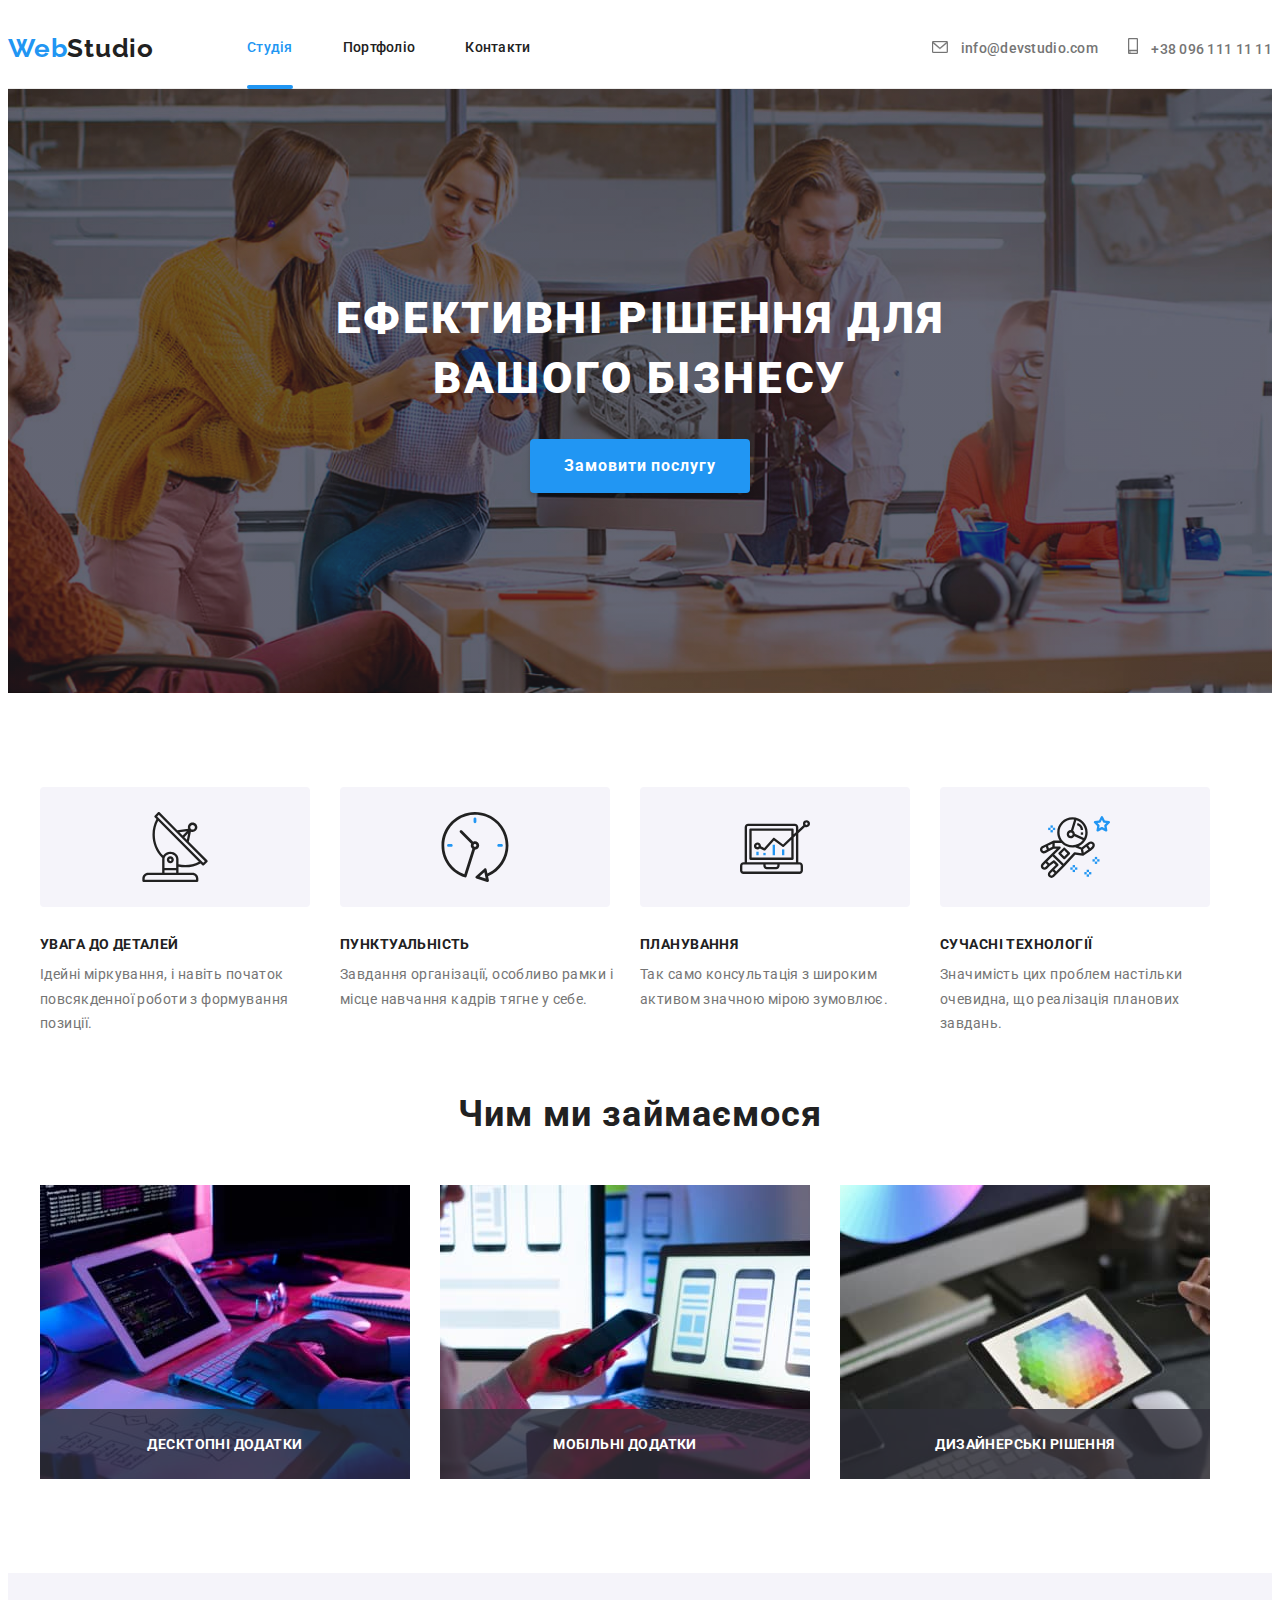
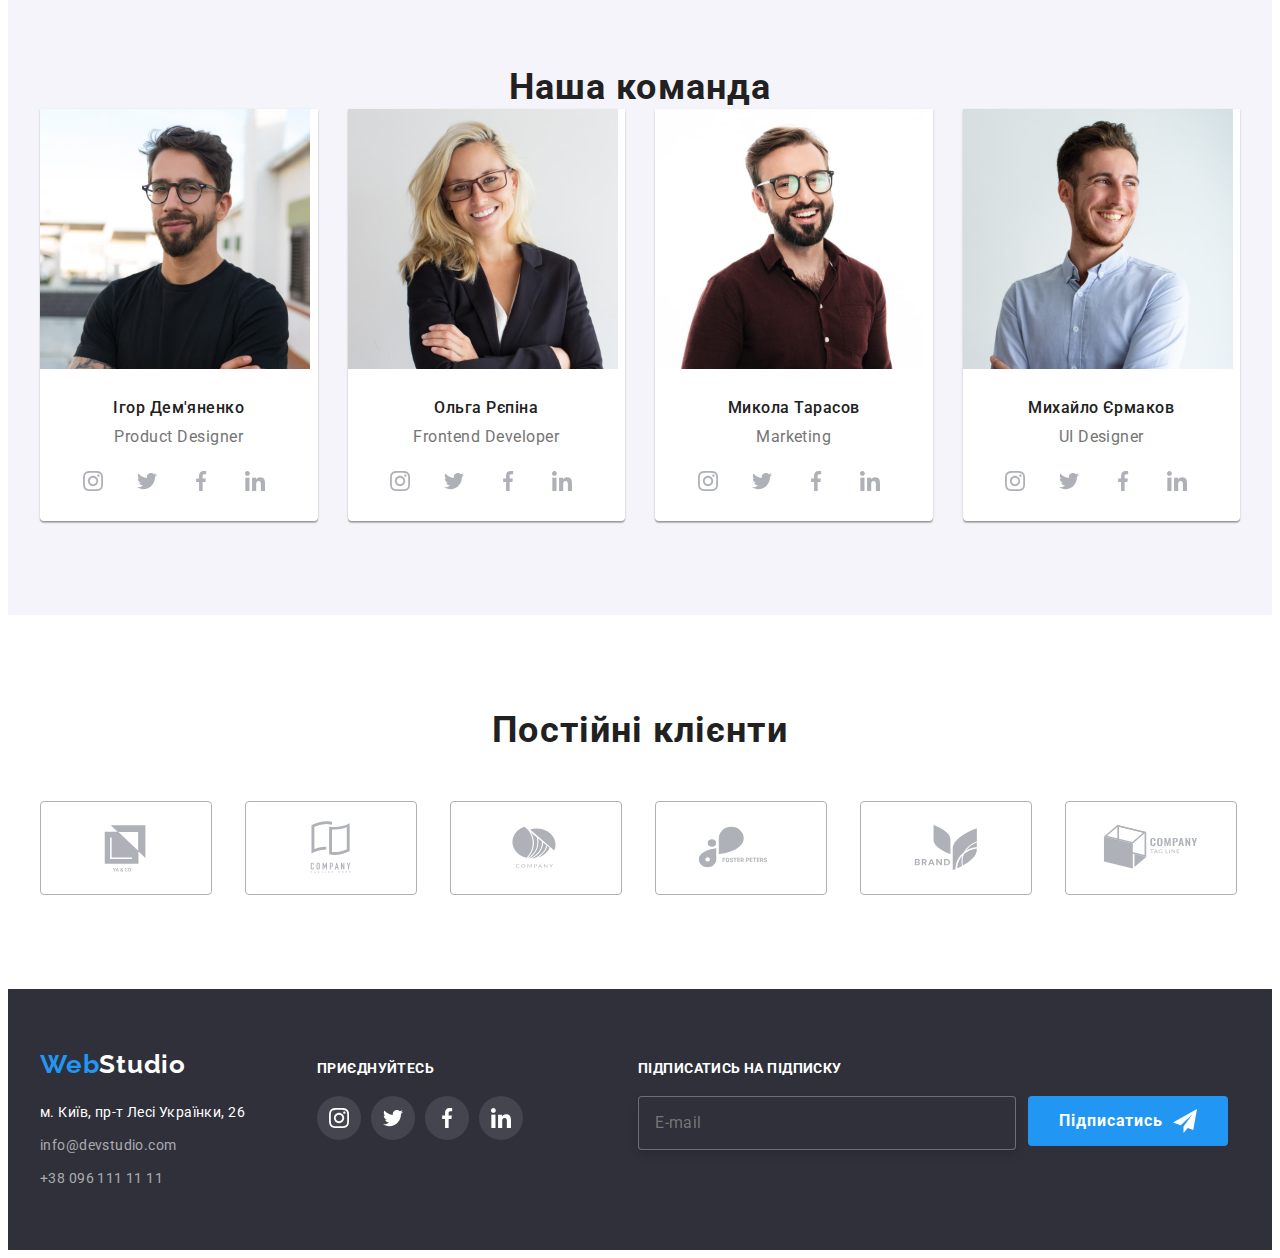
==== commit e283b6e8: "corected" ====
--- a/index.html
+++ b/index.html
@@ -21,7 +21,7 @@
   </head>
   <body>
     <header class="header">
-      <div class="container">
+      <div class="page-header-container">
         <nav class="navigation">
           <a href="/" class="navigation-logo"><span class="navigation-logos">Web</span>Studio</a>
           <ul class="navigation-site-nav-list">
--- a/css/main.min.css
+++ b/css/main.min.css
@@ -1 +1 @@
-.navigation{display:flex;align-items:center}.navigation-site-nav-list{display:flex;gap:50px;margin-right:93px;margin-left:93px}.navigation-logo:focus,.navigation-logo{color:var(--title-text-color);text-decoration:none;font-family:"Raleway";font-style:normal;font-weight:700;font-size:26px;line-height:1.19;letter-spacing:.03em}.navigation-logos{color:var(--accent-color);-nev-accent:#2196f3}.header{border-bottom:1px solid #ececec}.link-s,li{text-decoration:none;list-style:none}.link-s.current,.link-p.current{color:var(--accent-color)}.linktel:hover,.linktel:focus,.linktel-s:hover,.linktel-s:focus,.link-mail:hover,.link-mail:focus,.navigation-site-nav-list>.link:hover,.navigation-site-nav-list>.link:focus,.link-p:hover,.link-p:focus{color:var(--accent-color);text-decoration:none}.link-p,.link-s,.link{position:relative;color:var(--title-text-color);font-weight:500;font-size:14px;line-height:1.14;letter-spacing:.02em;text-decoration:none}.current::after{content:"";position:absolute;display:block;width:100%;height:4px;background-color:#2196f3;left:0;bottom:-1px;opacity:1;border-radius:2px;transition:opacity 250ms cubic-bezier(0.4, 0, 0.2, 1)}.link-mail,.linktel{color:var(--text-color);font-weight:500;font-size:14px;line-height:1.14;letter-spacing:.02em;text-decoration:none}.link-s{display:flex;padding:32px 0;transition:color 250ms cubic-bezier(0.4, 0, 0.2, 1)}.link-s:hover,.link-s:focus{color:var(--accent-color)}.link{display:flex;padding:32px 0;transition:color 250ms cubic-bezier(0.4, 0, 0.2, 1)}.link:hover,.link:focus{color:var(--accent-color)}.link-p{display:flex;padding:32px 0;transition:color 250ms cubic-bezier(0.4, 0, 0.2, 1)}.link-p:hover,.link-p:focus{color:var(--accent-color)}.link-mail,.linktel{display:flex;padding:32px 0;align-items:center;transition:color 250ms cubic-bezier(0.4, 0, 0.2, 1)}.icon{fill:currentColor}.link-mail>.icon-envelope{stroke:currentColor;margin-right:10px}.linktel>.icon-smartphone{stroke:currentColor;margin-right:10px}.icon-smartphone:link:hover.icon{color:var(--accent-color)}@media screen and (max-width: 768px){.navigation-site-nav-list,.contacts-list-h{display:none}}@media screen and (min-width: 768px){.navigation-site-nav-list .navigation-site-nav-list,.contacts-list-h .navigation-site-nav-list{display:block}}.navigation__menu--open-button{display:flex;padding:0;width:40px;height:40px;align-items:center;background-color:rgba(0,0,0,0);border:rgba(0,0,0,0);cursor:pointer;margin-left:auto}@media screen and (min-width: 768px){.navigation__menu--open-button{display:none}}@media screen and (min-width: 1200px){.navigation-site-nav-list .navigation-site-nav-list{display:flex}}@media screen and (min-width: 768px){.navigation-site-nav-list .navigation-site-nav-list{display:block}}.navigation__menu--open-icon{cursor:pointer;box-sizing:border-box}.is-hidden{opacity:0;visibility:hidden;pointer-events:none}@media screen and (min-width: 768px){.is-hidden .mobile-menu{display:none}}.mobile-menu{top:0;background-color:var(--primary-white-color);width:100vw;height:100vh;z-index:1}@media screen and (min-width: 768px){.mobile-menu{display:none}}.mobile-menu__container{position:absolute;display:flex;flex-direction:column;justify-content:space-between;height:100%;padding:38px 40px;margin:0 auto;overflow:auto}@media screen and (min-width: 768px){.mobile-menu__container{display:none}}.mobile-menu__close-btn{position:absolute;display:flex;align-items:center;color:var(--secondary-text-color);background-color:rgba(0,0,0,0);border:rgba(0,0,0,0);padding:0;top:10px;right:15px;width:40px;height:40px;cursor:pointer}.mobile-menu__close-icon{fill:currentcolor}.mobile-menu__list list{margin-bottom:70px;gap:32px;font-weight:500;font-size:36px;line-height:1.175;letter-spacing:.02em}.mobile-menu__item:not(:last-child){margin-bottom:32px}.mobile-menu__link--current{position:relative;font-weight:500;text-decoration:none;font-size:30px;line-height:1.16;letter-spacing:.02em;color:var(--accent-color)}@media screen and (min-width: 480px){.mobile-menu__link--current{font-size:40px;line-height:1.18;text-align:center;letter-spacing:.02em;position:relative;text-decoration:none}}.mobile-contacts{margin-bottom:64px}.list{list-style:none}.header{border-bottom:1px solid #ececec}@media screen and (min-width: 320px){.contacts-list-h{display:none}}@media screen and (min-width: 768px){.contacts-list-h{display:block;gap:10px;margin-left:auto}}@media screen and (min-width: 1200px){.contacts-list-h{display:flex;flex-direction:row;align-items:center;gap:30px;margin-left:auto}}@media screen and (min-width: 768px){.navigation-site-nav-list{display:flex;align-items:center;justify-content:center;gap:50px}}.navigation{display:flex;align-items:center}.header{border-bottom:1px solid #ececec}.navigation-logo:focus,.navigation-logo{color:var(--title-text-color);text-decoration:none;font-family:"Raleway";font-style:normal;font-weight:700;font-size:26px;line-height:1.19;letter-spacing:.03em}.navigation-logos{color:var(--accent-color);-nev-accent:#2196f3}.link-p,.link-s,.link{position:relative;color:var(--title-text-color);font-weight:500;font-size:14px;line-height:1.14;letter-spacing:.02em;text-decoration:none}:root{--primary-text-color: rgba(0, 0, 0, 0.8);--title-text-color: #212121;--text-color: #757575;--accent-color: #2196f3;--primary-white-color: #ffffff;--font-family: "Roboto", sans-serif;--bg-herro: #2f303a;--bg-team: #f5f4fa;--button-activ: #188ce8;--footer-text-color: rgba(255, 255, 255, 0.6)}header>.container{display:flex;max-width:1200px;padding-left:15px;padding-right:15px;margin:0 auto;align-items:center}.container{width:100%;padding-left:15px;padding-right:15px;margin:0 auto}.page-header>.container{display:flex;align-items:center}@media screen and (min-width: 1200px){.container{max-width:1200px}}@media screen and (min-width: 768px){.container{max-width:768px}}@media screen and (min-width: 480px){.container{max-width:480px}}.product{overflow:hidden}.produkt-thumb{position:relative}.produkt-text{padding:63px 24px;font-family:"Roboto";font-style:normal;font-weight:400;font-size:18px;line-height:28px;letter-spacing:.03em;color:var(--primary-white-color)}.produkt-overlay{position:absolute;left:0;top:1px;width:100%;height:100%;background-color:rgba(33,150,243,.9);transform:translateY(100%);transition:transform 250ms cubic-bezier(0.4, 0, 0.2, 1)}.pcarts:hover .produkt-overlay{transform:translateY(0)}.produkt-thumb::before{display:inline-block;top:0;left:0;width:100%;height:100%;background-color:rgba(33,150,243,.9);transform:translateY(100%);transition:transform 250ms cubic-bezier(0.4, 0, 0.2, 1)}.pcarts:hover .produkt-thumb::before{transform:translateY(0)}.bg-hero{background:var(--bg-herro);max-width:480px;text-align:center;padding-top:118px;padding-bottom:118px;margin:0 auto;background-color:#c4c4c4;background-image:linear-gradient(rgba(47, 48, 58, 0.4), rgba(47, 48, 58, 0.4)),url(../images/hero-mob-1x.jpg);background-repeat:no-repeat;background-position:center;background-size:cover}.h-title{font-weight:900;font-size:44px;line-height:1.36;text-align:center;letter-spacing:.06em;text-transform:uppercase;color:var(--primary-white-color)}.button-primary:hover,.button-primary:focus{background-color:var(--button-activ);color:var(--primary-white-color)}.button-primary{font-family:var(--font-family);font-style:normal;font-weight:700;font-size:16px;line-height:1.87;letter-spacing:.06em;cursor:pointer;box-shadow:0px 4px 4px rgba(0,0,0,.15);border-radius:4px;color:var(--primary-white-color);background-color:var(--accent-color);border-color:rgba(0,0,0,0);padding:10px 32px;margin:0;transition:background-color 250ms cubic-bezier(0.4, 0, 0.2, 1)}.h-title{text-align:center;max-width:796px;margin-top:200px;margin:0 auto;margin-bottom:30px}@media screen and (min-width: 1200px){.h-title{font-size:44px;line-height:1.36;max-width:696px}}@media screen and (min-width: 1200px)and (min-device-pixel-ratio: 2),screen and (min-width: 1200px)and (-webkit-min-device-pixel-ratio: 2),screen and (min-width: 1200px)and (min-resolution: 192dpi),screen and (min-width: 1200px)and (min-resolution: 2dppx){.bg-hero .bg-hero{background-image:linear-gradient(rgba(47, 48, 58, 0.4), rgba(47, 48, 58, 0.4)),url(../images/hero-img-2x.jpg)}}@media screen and (min-width: 1200px){.bg-hero .bg-hero{max-width:1600px;height:600px;padding-top:200px;padding-bottom:200px;background-image:linear-gradient(rgba(47, 48, 58, 0.4), rgba(47, 48, 58, 0.4)),url(../images/hero-img-1x.jpg)}}@media screen and (min-width: 768px)and (min-device-pixel-ratio: 2),screen and (min-width: 768px)and (-webkit-min-device-pixel-ratio: 2),screen and (min-width: 768px)and (min-resolution: 192dpi),screen and (min-width: 768px)and (min-resolution: 2dppx){.bg-hero .bg-hero{background-image:linear-gradient(rgba(47, 48, 58, 0.4), rgba(47, 48, 58, 0.4)),url(../images/hero-tab-2x.jpg)}}@media screen and (min-width: 768px){.bg-hero .bg-hero{max-width:768px;background-image:linear-gradient(rgba(47, 48, 58, 0.4), rgba(47, 48, 58, 0.4)),url(../images/hero-tab-1x.jpg)}}@media(min-device-pixel-ratio: 2),(-webkit-min-device-pixel-ratio: 2),(min-resolution: 192dpi),(min-resolution: 2dppx){.bg-hero{background-image:linear-gradient(rgba(47, 48, 58, 0.4), rgba(47, 48, 58, 0.4)),url(../images/hero-mob-2x.jpg)}}.title{margin-bottom:10px}.bg-hero{text-align:center}.overlay{max-width:1600px;padding-top:200px;padding-bottom:200px;margin-left:auto;margin-right:auto;background-color:#c4c4c4;background-image:linear-gradient(to right, rgba(47, 48, 58, 0.4), rgba(47, 48, 58, 0.4)),url("../images/hero.jpg");background-size:cover;background-repeat:no-repeat;align-items:center}.backdrop{position:fixed;top:0;left:0;width:100%;height:100%;background-color:rgba(0,0,0,.2);opacity:1;transition:opacity 250ms cubic-bezier(0.4, 0, 0.2, 1),visibility 250ms cubic-bezier(0.4, 0, 0.2, 1)}@media screen and (min-width: 1200px){.our-describe{padding-top:94px}}.visually-hidden{position:absolute;width:1px;height:1px;margin:-1px;border:0;padding:0;white-space:nowrap;-webkit-clip-path:inset(100%);clip-path:inset(100%);clip:rect(0 0 0 0);overflow:hidden}.skills .title{font-weight:700;font-size:14px;line-height:1.14;letter-spacing:.03em;text-transform:uppercase;color:var(--title-text-color)}.skills .skil{font-size:14px;line-height:1.72;letter-spacing:.03em;color:var(--text-color)}.list-skills{flex-basis:calc(100% - 90px)/4;max-width:270px}.box{width:100%;height:120px;margin-bottom:30px;display:flex;justify-content:center;align-items:center;background-color:#f5f4fa;border-radius:4px}.skills{display:flex;flex-wrap:wrap;gap:30px}@media screen and (min-width: 768px){.list-skills{flex-basis:calc((100% - 30px)/2);width:100%}}@media screen and (min-width: 480px){.list-skills{flex-basis:calc((100% - 30px)/2);width:100%}}.icon-antenna-1{width:70px;height:70px;align-items:center}.box>.icon{display:flex;background-repeat:no-repeat;gap:30px;align-items:center}.icon-clock-1{width:70px;height:70px;cursor:pointer}.icon-diagram-1{width:70px;height:70px;cursor:pointer}.icon-astronaut-1{width:70px;height:70px;cursor:pointer}.overlay{max-width:1600px;padding-top:200px;padding-bottom:200px;margin-left:auto;margin-right:auto;background-color:#c4c4c4;background-image:linear-gradient(to right, rgba(47, 48, 58, 0.4), rgba(47, 48, 58, 0.4)),url("../images/hero.jpg");background-size:cover;background-repeat:no-repeat;align-items:center}.work .working{font-weight:700;font-size:36px;line-height:1.16;text-align:center;letter-spacing:.03em;color:var(--title-text-color)}.work{padding-top:59px;padding-bottom:94px}@media screen and (max-width: 768px){.work{display:none}}.working{text-align:center}.forimages{display:flex;gap:30px;margin-top:50px}.picture{position:relative;display:block;gap:30px;max-width:100%;background:url(16166.jpg);border-radius:0px}.job-overlay{position:absolute;display:flex;width:370px;height:70px;left:0;bottom:0;background-color:rgba(47,48,58,.8);align-items:center;margin-left:auto;margin-right:auto}.j-o-title{margin-left:auto;margin-right:auto;font-family:"Roboto";font-style:normal;font-weight:700;font-size:14px;line-height:16px;text-align:center;letter-spacing:.03em;text-transform:uppercase;color:#fff}.person .name{font-weight:500;font-size:16px;line-height:1.18;letter-spacing:.03em;color:var(--title-text-color)}.person{background-color:#fff}.person-work{font-weight:400;font-size:16px;line-height:1.18;letter-spacing:.03em;color:var(--text-color)}.list-buttons .butone:hover,.list-buttons .butone:focus,.list-buttons .but:hover,.list-buttons .but:focus{color:#fff;background-color:var(--accent-color)}.team{background:var(--bg-team)}.team{padding-top:94px;padding-bottom:94px}.team-title:focus,.team-title{font-weight:700;font-size:36px;line-height:1.16;text-align:center;letter-spacing:.03em;color:#212121}@media screen and (min-width: 1200px){.carts{width:1200px;display:flex;justify-content:center;gap:30px}}@media screen and (min-width: 768px){.carts .carts{flex-basis:calc((100% - 30px)/2)}}@media screen and (min-width: 1200px){.person{width:100%;text-align:center}}@media screen and (min-width: 768px){.person .person{flex-basis:calc((100% - 30px)/2);justify-content:center}}@media screen and (min-width: 480px){.person .person{flex-basis:calc((100% - 30px)/2);justify-content:center}}@media screen and (min-width: 1200px){.namec{width:100%;text-align:center}}@media screen and (min-width: 768px){.namec .namec{flex-basis:calc((100% - 30px)/2);text-align:center}}@media screen and (min-width: 480px){.namec .namec{width:100%;padding-top:30px;padding-bottom:30px;text-align:center}}.person-work{margin-top:10px}.person{box-shadow:0px 1px 3px rgba(0,0,0,.12),0px 1px 1px rgba(0,0,0,.14),0px 2px 1px rgba(0,0,0,.2);border-radius:0px 0px 4px 4px}@media screen and (min-width: 1200px){.icons-cart-list{display:flex;justify-content:center}}@media screen and (min-width: 768px){.icons-cart-list{display:flex;justify-content:center}}@media screen and (min-width: 480px){.icons-cart-list{display:flex;justify-content:center;align-items:center}}@media screen and (min-width: 320px){.icons-cart-list{display:flex;justify-content:center;align-items:center}}.icon-listc{display:flex;fill:#afb1b8;height:44px;width:44px;margin-right:10px}.icons-link:hover,.icons-link:focus{background-color:var(--accent-color);fill:#fff}.icons-link{display:flex;width:44px;height:44px;padding:12px;fill:#afb1b8;background-repeat:no-repeat;background-position:center;border-radius:50%;align-items:center;justify-content:center;transition:background-color 250ms cubic-bezier(0.4, 0, 0.2, 1),fill 250ms cubic-bezier(0.4, 0, 0.2, 1)}.icon .icon-instagram-2{width:20px;height:20px;cursor:pointer;align-content:center;vertical-align:middle;color:#afb1b8}.icon-twitter-1{width:20px;height:20px;cursor:pointer;align-content:center;vertical-align:middle;color:#afb1b8}.icon-facebook-1{width:20px;height:20px;cursor:pointer;align-content:center;vertical-align:middle;color:#afb1b8}.icon-linkedin-1{width:20px;height:20px;background-image:url("./images/icon-linkedin-1.svg");cursor:pointer;align-content:center;vertical-align:middle;color:#afb1b8}.clients{padding-top:94px;padding-bottom:94px}.clients-title{font-family:"Roboto";font-style:normal;font-weight:700;font-size:36px;line-height:42px;text-align:center;letter-spacing:.03em;color:#212121;margin-bottom:50px}.client-list{display:flex;gap:30px;justify-content:center;text-align:center;margin-left:auto;margin-right:auto}.client-link{display:flex;width:170px;height:92px;border:1px solid #afb1b8;fill:#afb1b8;border-radius:4px;justify-content:center;align-items:center;transition:border 250ms cubic-bezier(0.4, 0, 0.2, 1),fill 250ms cubic-bezier(0.4, 0, 0.2, 1)}.client-link:hover,.client-link:focus{fill:var(--accent-color);border:1px solid var(--accent-color)}.icon-Logo-1{width:106px;height:60px}.icon-Logo-2{width:106px;height:60px}.icon-Logo-3{width:106px;height:60px}.icon-Logo-4{width:106px;height:60px}.icon-Logo-5{width:106px;height:60px}.icon-Logo{width:106px;height:60px}@media screen and (min-width: 1200px){.client-item{width:100%;text-align:center}}@media screen and (min-width: 768px){.client-item .client-item{flex-basis:calc((100% - 30px)/2);text-align:center}}@media screen and (min-width: 480px){.client-item .client-item{width:100%;padding-top:30px;padding-bottom:30px;text-align:center}}.footer{display:flex;background:var(--bg-herro);padding-top:60px;padding-bottom:60px}.container-f{display:flex;width:1200px;padding-left:15px;padding-right:15px;margin:0 auto;align-items:baseline}.flogo{font-family:"Raleway";font-style:normal;font-weight:700;font-size:26px;line-height:1.19;letter-spacing:.03em;color:var(--primary-white-color);list-style:none;text-decoration:none}.list-adres:hover,.list-adres:focus,.list-mail:hover,.list-mail:focus,.list-tel:hover,.list-tel:focus{color:var(--accent-color)}.list-adres{font-family:"Roboto";font-style:normal;font-weight:400;font-size:14px;line-height:1.72;letter-spacing:.03em;color:var(--primary-white-color);text-decoration:none;transition:color 250ms cubic-bezier(0.4, 0, 0.2, 1)}.list-mail,.list-tel{font-style:normal;font-size:14px;line-height:1.72;letter-spacing:.03em;color:var(--footer-text-color);text-decoration:none;transition:color 250ms cubic-bezier(0.4, 0, 0.2, 1)}.footer{background-color:var(--bg-herro)}.footer-adres{font-family:"Roboto";font-style:normal;font-weight:400;font-size:14px;line-height:1.7;letter-spacing:.03em;color:var(--primary-white-color);text-decoration:none}.footer-mail:hover,.footer-mail:focus,.footer-tel:hover,.footer-tel:focus{color:var(--accent-color)}.footer-mail,.footer-tel{font-family:"Roboto";font-style:normal;font-weight:400;font-size:14px;line-height:1.7;letter-spacing:.03em;color:var(--footer-text-color);text-decoration:none}h1,h2,h3,h4,h5,h6{margin:0}ul,ol,p{margin:0;padding-left:0}img{display:block;max-width:100%}.addresfoot{margin-top:20px}.contacts-footer{gap:9px}.contacts-footer:not(:last-child){margin-bottom:9px}.address{margin-top:20px}.footerlist{padding-left:30px}.footer-icons-link{display:flex;margin-left:72px;flex-direction:column;flex-wrap:wrap;align-content:center}.foter-link-title{font-family:"Roboto";font-style:normal;font-weight:700;font-size:14px;line-height:16px;letter-spacing:.03em;text-transform:uppercase;color:#fff;margin-bottom:20px;align-items:center;justify-content:center}.footer-link-list{display:flex;justify-content:center;gap:10px}.footer-link-item{display:flex;width:44px;height:44px;background-repeat:no-repeat;background-position:center;background-color:rgba(255,255,255,.1);border-radius:50%;align-items:center;justify-content:center}.f-s-link{display:flex;height:43px;width:43px;border-radius:50%;align-items:center;justify-content:center;fill:#fff;transition:background-color 250ms cubic-bezier(0.4, 0, 0.2, 1)}.f-s-link:hover{background-color:var(--accent-color)}.f-s-link:focus{background-color:var(--accent-color)}.f-s-link .icon-instagram-2{width:20px;height:20px;cursor:pointer;fill:#fff}.f-s-link .icon-twitter-1{width:20px;cursor:pointer;fill:#fff}.f-s-link .icon-facebook-1{height:20px;fill:#fff;cursor:pointer}.f-s-link .icon-linkedin-1{height:20px;cursor:pointer;fill:#fff;width:20px}.form-email{margin-left:93px}.foter-link-tit{font-family:"Roboto";font-style:normal;font-weight:700;font-size:14px;line-height:16px;letter-spacing:.03em;text-transform:uppercase;color:#fff;margin-bottom:20px;align-items:center;justify-content:center}.form-button-foot{gap:10px;margin-left:115px}.input-mail{width:358px;height:50px;padding-left:16px;border:1px solid rgba(255,255,255,.3);filter:drop-shadow(0px 4px 4px rgba(0, 0, 0, 0.15));border-radius:4px;background-color:#2f303a;font-family:"Roboto";font-style:normal;font-weight:400;font-size:16px;line-height:20px;display:flex;align-items:center;letter-spacing:.03em;color:rgba(255,255,255,.6);outline:none}.input-mail:focus{border:1px solid rgba(255,255,255,.3)}.foot-em-bottom:hover,.foot-em-bottom:focus{background-color:var(--accent-color)}.form-pidp{display:flex;gap:12px}.foot-em-bottom{display:flex;width:200px;height:50px;font-family:"Roboto";font-style:normal;font-weight:700;font-size:16px;line-height:30px;background-color:rgba(255,255,255,.1);border-radius:4px;align-items:center;justify-content:center;text-align:center;letter-spacing:.06em;color:#fff;cursor:pointer;border:none;background-color:#2196f3;transition:background-color 250ms cubic-bezier(0.4, 0, 0.2, 1)}.icon-icon-send{margin-left:10px}.is-hidden{visibility:hidden;opacity:0;pointer-events:none}.modal{position:absolute;padding:40px;position:absolute;min-height:581px;min-width:528px;top:50%;left:50%;visibility:visible;background-color:#fff;box-shadow:0px 1px 3px rgba(0,0,0,.12),0px 1px 1px rgba(0,0,0,.14),0px 2px 1px rgba(0,0,0,.2);border-radius:4px;transform:translate(-50%, -50%) scale(1);transition:transform 250ms cubic-bezier(0.4, 0, 0.2, 1),opacity 250ms cubic-bezier(0.4, 0, 0.2, 1)}.backdrop.is-hidden .modal{transform:translate(-50%, -50%) scale(0)}.backdrop{position:fixed;top:0;left:0;width:100%;height:100%;background-color:rgba(0,0,0,.2);opacity:1;transition:opacity 250ms cubic-bezier(0.4, 0, 0.2, 1),visibility 250ms cubic-bezier(0.4, 0, 0.2, 1)}.p-modal{display:flex;margin-top:130px;align-items:center;justify-content:center;font-family:"Roboto";font-style:normal;font-weight:700;font-size:18px;line-height:28px;letter-spacing:.03em;color:#4a0d50}.modal-svg{position:absolute;display:flex;align-items:center;justify-content:center;cursor:pointer;width:30px;height:30px;background-color:#fff;border:1px solid rgba(0,0,0,.1);border-radius:50%;transition:250ms var(--timing-function);right:8px;top:8px;background-repeat:no-repeat;background-position:center;color:#000}.close{width:11px;height:11px}.modal-svg:hover,.modal-svg:focus{fill:var(--accent-color)}.checkbox-label{cursor:pointer;display:flex;justify-content:center;align-items:center;gap:5px}.modal-form-checkbox{margin-top:25px}.checkbox-input{-webkit-appearance:none;-moz-appearance:none;appearance:none}.checkbox-icon{display:inline-block;width:16px;height:15px;border:2px solid #212121;border-radius:4px;margin-right:3px;transition:background-color 250ms cubic-bezier(0.4, 0, 0.2, 1)}.checkbox-input:checked+.checkbox-icon{border-color:#2196f3;background-color:#2196f3;background-image:url(../images/Vector.svg);background-size:contain;background-origin:border-box;transition:background-color 250ms cubic-bezier(0.4, 0, 0.2, 1)}.formlabel-name{font-size:12px;line-height:1.16;letter-spacing:.01em;color:var(--paragraph-color)}.form-item:not(:last-child){margin-bottom:12px}.modal-form-message,.modal-form-input{display:block;width:448px;height:40px;font-weight:400;font-size:14px;line-height:14px;letter-spacing:.01em;color:rgba(117,117,117,.5);border-radius:4px;border-color:rgba(33,33,33,.2);outline:rgba(0,0,0,0);transition:border-color var(--title-text-color)}.modal-form-input{position:relative;margin-top:4px;padding-left:40px}.modal-form-message:hover,.modal-form-message:focus,.form-field:hover,.form-field:focus,.modal-form-input:hover,.modal-form-input:focus{border-color:#2196f3;fill:#2196f3}.form-field{position:relative;margin-bottom:28px}.icon-phone-black-18dp-1,.icon-email-black-18dp-1,.icon-person-black-18dp-1{position:absolute;top:30px;height:18px;left:13px;margin-top:4px;margin-bottom:11px;transition:fill 250ms cubic-bezier(0.4, 0, 0.2, 1)}.modal-form-title{font-family:"Roboto";font-style:normal;font-weight:700;font-size:20px;line-height:23px;letter-spacing:.03em;color:#212121;margin-bottom:12px;text-align:center}.modal-form-message{width:448px;height:120px;border-radius:4px;margin-top:4px;font-family:"Roboto";font-style:normal;font-weight:400;font-size:14px;line-height:14px;letter-spacing:.01em;padding:12px 16px;color:rgba(117,117,117,.76);resize:none}.modal-form-link{color:var(--accent-color)}.modal-form-check{display:flex;align-items:center;justify-content:center;margin-top:12px}.titl-contract{color:#2196f3;background-color:rgba(0,0,0,0)}.titl-contract:hover,.titl-contract:focus{color:#fff;background-color:#2196f3}.modal-check{position:absolute;display:flex;border:2px solid #000;align-items:center;justify-content:center;margin-right:7px;width:16px;height:15px;border-radius:2px;cursor:pointer;pointer-events:none;transition:background-color 250ms cubic-bezier(0.4, 0, 0.2, 1)}.icon-Vector-5{width:11px;height:8px;top:50%;left:10px;margin-top:11px;margin-bottom:11px;transform:translateY(-50%);transition:fill 250ms cubic-bezier(0.4, 0, 0.2, 1)}.modal-form-submit{display:block;width:200px;height:50px;align-items:center;justify-content:center;min-width:200px;height:50px;font-weight:700;font-size:16px;line-height:1.88;letter-spacing:.06em;color:var(--primary-white-color);background-color:var(--accent-color);border:none;border-radius:4px;margin-top:30px;margin-left:auto;margin-right:auto;transition-property:background-color,fill;transition-timing-function:linear;cursor:pointer}.modal-form-submit:hover,.modal-form-submit:focus{background-color:#188ce8;transition:background-color 250ms cubic-bezier(0.4, 0, 0.2, 1)}.butone{font-family:var(--font-family);font-style:normal;font-weight:500;font-size:16px;line-height:1.62;letter-spacing:.03em;background-color:#f5f4fa;border-radius:4px;text-decoration:none;border-color:rgba(0,0,0,0);padding:6px 25px;cursor:pointer;transition:background-color 250ms cubic-bezier(0.4, 0, 0.2, 1),color 250ms cubic-bezier(0.4, 0, 0.2, 1),box-shadow 250ms cubic-bezier(0.4, 0, 0.2, 1)}body{background-color:var(--primary-white-color);color:var(--title-text-color);font-family:var(--font-family);letter-spacing:.03em;font-size:14px}.visually-hidden{position:absolute;width:1px;height:1px;margin:-1px;border:0;padding:0;white-space:nowrap;-webkit-clip-path:inset(100%);clip-path:inset(100%);clip:rect(0 0 0 0);overflow:hidden}.butone{font-family:var(--font-family);font-style:normal;font-weight:500;font-size:16px;line-height:1.62;letter-spacing:.03em;background-color:#f5f4fa;border-radius:4px;text-decoration:none;border-color:rgba(0,0,0,0);padding:6px 25px;cursor:pointer;transition:background-color 250ms cubic-bezier(0.4, 0, 0.2, 1),color 250ms cubic-bezier(0.4, 0, 0.2, 1),box-shadow 250ms cubic-bezier(0.4, 0, 0.2, 1)}.but{font-family:var(--font-family);font-style:normal;font-weight:500;font-size:16px;line-height:1.62;letter-spacing:.03em;background-color:#f5f4fa;border-radius:4px;text-decoration:none;border-color:rgba(0,0,0,0);padding:6px 22px;cursor:pointer;transition:background-color 250ms cubic-bezier(0.4, 0, 0.2, 1),color 250ms cubic-bezier(0.4, 0, 0.2, 1),box-shadow 250ms cubic-bezier(0.4, 0, 0.2, 1)}.namec{padding-top:30px;padding-bottom:30px}.cart-name{font-family:var(--font-family);font-weight:700;font-size:18px;line-height:2;letter-spacing:.06em;color:var(--title-text-color);text-decoration:none;margin-bottom:4px}.pcarts .text-cart{font-family:var(--font-family);font-size:16px;line-height:1.87;letter-spacing:.03em;color:var(--text-color);text-decoration:none}.pcarts{position:relative;display:block;text-decoration:none;transition:box-shadow 250ms cubic-bezier(0.4, 0, 0.2, 1)}.card-set{display:flex;padding:0;margin:0;flex-wrap:wrap;text-decoration:none}.card-set>.item-carts{flex-basis:calc((100% - 60px)/3)}.item-carts-item{padding:20px 24px;border-left:1px solid #eee;border-right:1px solid #eee;border-bottom:1px solid #eee}.card-set{gap:30px;display:flex;justify-content:center;text-decoration:none}.list-buttons{display:flex;gap:8px;justify-content:center;margin-bottom:50px}.allabout{padding:94px 0}.butone:hover,.but:hover{box-shadow:0px 1px 1px rgba(0,0,0,.12),0px 4px 4px rgba(0,0,0,.06),1px 4px 6px rgba(0,0,0,.16)}.butone:focus,.but:focus{box-shadow:0px 1px 1px rgba(0,0,0,.12),0px 4px 4px rgba(0,0,0,.06),1px 4px 6px rgba(0,0,0,.16)}.pcarts:hover{box-shadow:inset 0px 1px 1px rgba(0,0,0,.16),0px 4px 4px rgba(0,0,0,.06),1px 4px 6px rgba(0,0,0,.12)}.pcarts:focus{box-shadow:inset 0px 1px 1px rgba(0,0,0,.16),0px 4px 4px rgba(0,0,0,.06),1px 4px 6px rgba(0,0,0,.12)}/*# sourceMappingURL=main.min.css.map */+.navigation{display:flex;align-items:center}.navigation-site-nav-list{display:flex;gap:50px;margin-right:93px;margin-left:93px}.navigation-logo:focus,.navigation-logo{color:var(--title-text-color);text-decoration:none;font-family:"Raleway";font-style:normal;font-weight:700;font-size:26px;line-height:1.19;letter-spacing:.03em}.navigation-logos{color:var(--accent-color);-nev-accent:#2196f3}.header{border-bottom:1px solid #ececec}.link-s,li{text-decoration:none;list-style:none}.link-s.current,.link-p.current{color:var(--accent-color)}.linktel:hover,.linktel:focus,.linktel-s:hover,.linktel-s:focus,.link-mail:hover,.link-mail:focus,.navigation-site-nav-list>.link:hover,.navigation-site-nav-list>.link:focus,.link-p:hover,.link-p:focus{color:var(--accent-color);text-decoration:none}.link-p,.link-s,.link{position:relative;color:var(--title-text-color);font-weight:500;font-size:14px;line-height:1.14;letter-spacing:.02em;text-decoration:none}.current::after{content:"";position:absolute;display:block;width:100%;height:4px;background-color:#2196f3;left:0;bottom:-1px;opacity:1;border-radius:2px;transition:opacity 250ms cubic-bezier(0.4, 0, 0.2, 1)}.link-mail,.linktel{color:var(--text-color);font-weight:500;font-size:14px;line-height:1.14;letter-spacing:.02em;text-decoration:none}.link-s{display:flex;padding:32px 0;transition:color 250ms cubic-bezier(0.4, 0, 0.2, 1)}.link-s:hover,.link-s:focus{color:var(--accent-color)}.link{display:flex;padding:32px 0;transition:color 250ms cubic-bezier(0.4, 0, 0.2, 1)}.link:hover,.link:focus{color:var(--accent-color)}.link-p{display:flex;padding:32px 0;transition:color 250ms cubic-bezier(0.4, 0, 0.2, 1)}.link-p:hover,.link-p:focus{color:var(--accent-color)}@media screen and (min-width: 1200px){.link-mail{padding:10px 0;align-items:center;transition:color 250ms cubic-bezier(0.4, 0, 0.2, 1)}}@media screen and (min-width: 1200px){.linktel{padding:32px 0;align-items:center;transition:color 250ms cubic-bezier(0.4, 0, 0.2, 1)}}.icon{fill:currentColor}.link-mail>.icon-envelope{stroke:currentColor;margin-right:10px}.linktel>.icon-smartphone{stroke:currentColor;margin-right:10px}.icon-smartphone:link:hover.icon{color:var(--accent-color)}@media screen and (max-width: 768px){.navigation-site-nav-list,.contacts-list-h{display:none}}@media screen and (min-width: 768px){.navigation-site-nav-list,.contacts-list-h{display:block}}.navigation__menu--open-button{display:flex;padding:0;width:40px;height:40px;align-items:center;background-color:rgba(0,0,0,0);border:rgba(0,0,0,0);cursor:pointer;margin-left:auto}@media screen and (min-width: 768px){.navigation__menu--open-button{display:none}}@media screen and (min-width: 1200px){.navigation-site-nav-list{display:flex}}@media screen and (min-width: 768px){.navigation-site-nav-list{display:block}}.navigation__menu--open-icon{cursor:pointer;box-sizing:border-box}.is-hidden{opacity:0;visibility:hidden;pointer-events:none}.mobile-menu{top:0;background-color:var(--primary-white-color);width:100vw;height:100vh;z-index:1}@media screen and (min-width: 768px){.mobile-menu{display:none}}.mobile-menu__container{position:absolute;display:flex;flex-direction:column;justify-content:space-between;height:100%;padding:38px 40px;margin:0 auto;overflow:auto}@media screen and (min-width: 768px){.mobile-menu__container{display:none}}.mobile-menu__close-btn{position:absolute;display:flex;align-items:center;color:var(--secondary-text-color);background-color:rgba(0,0,0,0);border:rgba(0,0,0,0);padding:0;top:10px;right:15px;width:40px;height:40px;cursor:pointer}.mobile-menu__close-icon{fill:currentcolor}.mobile-menu__list list{margin-bottom:70px;gap:32px;font-weight:500;font-size:36px;line-height:1.175;letter-spacing:.02em}.mobile-menu__item:not(:last-child){margin-bottom:32px}.mobile-menu__link--current{position:relative;font-weight:500;text-decoration:none;font-size:30px;line-height:1.16;letter-spacing:.02em;color:var(--accent-color)}@media screen and (min-width: 480px){.mobile-menu__link--current{font-size:40px;line-height:1.18;text-align:center;letter-spacing:.02em;position:relative;text-decoration:none}}.mobile-contacts{margin-bottom:64px}.list{list-style:none}.header{border-bottom:1px solid #ececec}@media screen and (min-width: 320px){.contacts-list-h{display:none}}@media screen and (min-width: 768px){.contacts-list-h{display:block;gap:10px;margin-left:auto}}@media screen and (min-width: 1200px){.contacts-list-h{display:flex;flex-direction:row;align-items:center;gap:30px;margin-left:auto}}@media screen and (min-width: 768px){.navigation-site-nav-list{display:flex;align-items:center;justify-content:center;gap:50px}}.navigation{display:flex;align-items:center}.header{border-bottom:1px solid #ececec}.navigation-logo:focus,.navigation-logo{color:var(--title-text-color);text-decoration:none;font-family:"Raleway";font-style:normal;font-weight:700;font-size:26px;line-height:1.19;letter-spacing:.03em}.navigation-logos{color:var(--accent-color);-nev-accent:#2196f3}.link-p,.link-s,.link{position:relative;color:var(--title-text-color);font-weight:500;font-size:14px;line-height:1.14;letter-spacing:.02em;text-decoration:none}:root{--primary-text-color: rgba(0, 0, 0, 0.8);--title-text-color: #212121;--text-color: #757575;--accent-color: #2196f3;--primary-white-color: #ffffff;--font-family: "Roboto", sans-serif;--bg-herro: #2f303a;--bg-team: #f5f4fa;--button-activ: #188ce8;--footer-text-color: rgba(255, 255, 255, 0.6)}@media screen and (min-width: 1200px){header>.container .container{max-width:1200px;padding-left:15px;padding-right:15px;margin:0 auto;align-items:center}}@media screen and (min-width: 768px){header>.container .container{max-width:768px;align-items:center}}@media screen and (min-width: 480px){.container{max-width:480px;padding-left:15px;padding-right:15px;margin:0 auto;align-items:center}}.page-header-container{display:flex;align-items:center}.container{width:100%;padding-left:15px;padding-right:15px;margin:0 auto}@media screen and (min-width: 480px){.container{max-width:480px}}@media screen and (min-width: 768px){.container{max-width:768px}}@media screen and (min-width: 1200px){.container{max-width:1200px}}.product{overflow:hidden}.produkt-thumb{position:relative}.produkt-text{padding:63px 24px;font-family:"Roboto";font-style:normal;font-weight:400;font-size:18px;line-height:28px;letter-spacing:.03em;color:var(--primary-white-color)}.produkt-overlay{position:absolute;left:0;top:1px;width:100%;height:100%;background-color:rgba(33,150,243,.9);transform:translateY(100%);transition:transform 250ms cubic-bezier(0.4, 0, 0.2, 1)}.pcarts:hover .produkt-overlay{transform:translateY(0)}.produkt-thumb::before{display:inline-block;top:0;left:0;width:100%;height:100%;background-color:rgba(33,150,243,.9);transform:translateY(100%);transition:transform 250ms cubic-bezier(0.4, 0, 0.2, 1)}.pcarts:hover .produkt-thumb::before{transform:translateY(0)}.bg-hero{background:var(--bg-herro);max-width:480px;text-align:center;padding-top:118px;padding-bottom:118px;margin:0 auto;background-color:#c4c4c4;background-image:linear-gradient(rgba(47, 48, 58, 0.4), rgba(47, 48, 58, 0.4)),url(../images/hero-mob-1x.jpg);background-repeat:no-repeat;background-position:center;background-size:cover}.h-title{font-weight:900;font-size:44px;line-height:1.36;text-align:center;letter-spacing:.06em;text-transform:uppercase;color:var(--primary-white-color)}.button-primary:hover,.button-primary:focus{background-color:var(--button-activ);color:var(--primary-white-color)}.button-primary{font-family:var(--font-family);font-style:normal;font-weight:700;font-size:16px;line-height:1.87;letter-spacing:.06em;cursor:pointer;box-shadow:0px 4px 4px rgba(0,0,0,.15);border-radius:4px;color:var(--primary-white-color);background-color:var(--accent-color);border-color:rgba(0,0,0,0);padding:10px 32px;margin:0;transition:background-color 250ms cubic-bezier(0.4, 0, 0.2, 1)}.h-title{text-align:center;max-width:796px;margin-top:200px;margin:0 auto;margin-bottom:30px}@media screen and (min-width: 1200px){.h-title{font-size:44px;line-height:1.36;max-width:696px}}@media screen and (min-width: 1200px)and (min-device-pixel-ratio: 2),screen and (min-width: 1200px)and (-webkit-min-device-pixel-ratio: 2),screen and (min-width: 1200px)and (min-resolution: 192dpi),screen and (min-width: 1200px)and (min-resolution: 2dppx){.bg-hero .bg-hero{background-image:linear-gradient(rgba(47, 48, 58, 0.4), rgba(47, 48, 58, 0.4)),url(../images/hero-img-2x.jpg)}}@media screen and (min-width: 1200px){.bg-hero .bg-hero{max-width:1600px;height:600px;padding-top:200px;padding-bottom:200px;background-image:linear-gradient(rgba(47, 48, 58, 0.4), rgba(47, 48, 58, 0.4)),url(../images/hero-img-1x.jpg)}}@media screen and (min-width: 768px)and (min-device-pixel-ratio: 2),screen and (min-width: 768px)and (-webkit-min-device-pixel-ratio: 2),screen and (min-width: 768px)and (min-resolution: 192dpi),screen and (min-width: 768px)and (min-resolution: 2dppx){.bg-hero .bg-hero{background-image:linear-gradient(rgba(47, 48, 58, 0.4), rgba(47, 48, 58, 0.4)),url(../images/hero-tab-2x.jpg)}}@media screen and (min-width: 768px){.bg-hero .bg-hero{max-width:768px;background-image:linear-gradient(rgba(47, 48, 58, 0.4), rgba(47, 48, 58, 0.4)),url(../images/hero-tab-1x.jpg)}}@media(min-device-pixel-ratio: 2),(-webkit-min-device-pixel-ratio: 2),(min-resolution: 192dpi),(min-resolution: 2dppx){.bg-hero{background-image:linear-gradient(rgba(47, 48, 58, 0.4), rgba(47, 48, 58, 0.4)),url(../images/hero-mob-2x.jpg)}}.title{margin-bottom:10px}.bg-hero{text-align:center}.overlay{max-width:1600px;padding-top:200px;padding-bottom:200px;margin-left:auto;margin-right:auto;background-color:#c4c4c4;background-image:linear-gradient(to right, rgba(47, 48, 58, 0.4), rgba(47, 48, 58, 0.4)),url("../images/hero.jpg");background-size:cover;background-repeat:no-repeat;align-items:center}.backdrop{position:fixed;top:0;left:0;width:100%;height:100%;background-color:rgba(0,0,0,.2);opacity:1;transition:opacity 250ms cubic-bezier(0.4, 0, 0.2, 1),visibility 250ms cubic-bezier(0.4, 0, 0.2, 1)}@media screen and (min-width: 1200px){.our-describe{padding-top:94px}}.visually-hidden{position:absolute;width:1px;height:1px;margin:-1px;border:0;padding:0;white-space:nowrap;-webkit-clip-path:inset(100%);clip-path:inset(100%);clip:rect(0 0 0 0);overflow:hidden}.skills .title{font-weight:700;font-size:14px;line-height:1.14;letter-spacing:.03em;text-transform:uppercase;color:var(--title-text-color)}.skills .skil{font-size:14px;line-height:1.72;letter-spacing:.03em;color:var(--text-color)}.box{width:100%;height:120px;margin-bottom:30px;display:flex;justify-content:center;align-items:center;background-color:#f5f4fa;border-radius:4px}@media screen and (min-width: 320px)and (min-width: 480px){.box{width:450px}}@media screen and (min-width: 768px){.box{width:354px}}@media screen and (min-width: 1200px){.box{width:270px}}@media screen and (min-width: 768px){.skills{display:flex;flex-wrap:wrap}}@media screen and (min-width: 1200px){.skills{flex-wrap:nowrap}}@media screen and (min-width: 320px)and (min-width: 480px){.list-skills{flex-basis:calc((100% - 30px)/2);width:100%}}@media screen and (min-width: 768px){.list-skills{flex-basis:calc((100% - 60px)/2);width:100%}}@media screen and (min-width: 1200px){.list-skills{flex-basis:calc(100% - 90px)/4;width:100%}}.icon-antenna-1{width:70px;height:70px;align-items:center}.box>.icon{display:flex;background-repeat:no-repeat;gap:30px;align-items:center}.icon-clock-1{width:70px;height:70px;cursor:pointer}.icon-diagram-1{width:70px;height:70px;cursor:pointer}.icon-astronaut-1{width:70px;height:70px;cursor:pointer}.overlay{max-width:1600px;padding-top:200px;padding-bottom:200px;margin-left:auto;margin-right:auto;background-color:#c4c4c4;background-image:linear-gradient(to right, rgba(47, 48, 58, 0.4), rgba(47, 48, 58, 0.4)),url("../images/hero.jpg");background-size:cover;background-repeat:no-repeat;align-items:center}.work .working{font-weight:700;font-size:36px;line-height:1.16;text-align:center;letter-spacing:.03em;color:var(--title-text-color)}.work{padding-top:59px;padding-bottom:94px}@media screen and (max-width: 768px){.work{display:none}}@media screen and (max-width: 1200px){.work{display:none}}.working{text-align:center}.forimages{display:flex;gap:30px;margin-top:50px}.picture{position:relative;display:block;gap:30px;max-width:100%;background:url(16166.jpg);border-radius:0px}.job-overlay{position:absolute;display:flex;width:370px;height:70px;left:0;bottom:0;background-color:rgba(47,48,58,.8);align-items:center;margin-left:auto;margin-right:auto}.j-o-title{margin-left:auto;margin-right:auto;font-family:"Roboto";font-style:normal;font-weight:700;font-size:14px;line-height:16px;text-align:center;letter-spacing:.03em;text-transform:uppercase;color:#fff}.person .name{font-weight:500;font-size:16px;line-height:1.18;letter-spacing:.03em;color:var(--title-text-color)}.person{background-color:#fff}.person-work{font-weight:400;font-size:16px;line-height:1.18;letter-spacing:.03em;color:var(--text-color)}.list-buttons .butone:hover,.list-buttons .butone:focus,.list-buttons .but:hover,.list-buttons .but:focus{color:#fff;background-color:var(--accent-color)}.team{background:var(--bg-team)}.team{padding-top:94px;padding-bottom:94px}.team-title:focus,.team-title{font-weight:700;font-size:36px;line-height:1.16;text-align:center;letter-spacing:.03em;color:#212121}@media screen and (min-width: 1200px){.carts{width:1200px;display:flex;justify-content:center;gap:30px}}@media screen and (min-width: 768px){.carts .carts{flex-basis:calc((100% - 30px)/2)}}@media screen and (min-width: 1200px){.person{width:100%;text-align:center}}@media screen and (min-width: 768px){.person .person{flex-basis:calc((100% - 30px)/2);justify-content:center}}@media screen and (min-width: 480px){.person .person{flex-basis:calc((100% - 30px)/2);justify-content:center}}@media screen and (min-width: 1200px){.namec{width:100%;text-align:center}}@media screen and (min-width: 768px){.namec .namec{flex-basis:calc((100% - 30px)/2);text-align:center}}@media screen and (min-width: 480px){.namec .namec{width:100%;padding-top:30px;padding-bottom:30px;text-align:center}}.person-work{margin-top:10px}.person{box-shadow:0px 1px 3px rgba(0,0,0,.12),0px 1px 1px rgba(0,0,0,.14),0px 2px 1px rgba(0,0,0,.2);border-radius:0px 0px 4px 4px}@media screen and (min-width: 1200px){.icons-cart-list{display:flex;justify-content:center}}@media screen and (min-width: 768px){.icons-cart-list{display:flex;justify-content:center}}@media screen and (min-width: 480px){.icons-cart-list{display:flex;justify-content:center;align-items:center}}@media screen and (min-width: 320px){.icons-cart-list{display:flex;justify-content:center;align-items:center}}.icon-listc{display:flex;fill:#afb1b8;height:44px;width:44px;margin-right:10px}.icons-link:hover,.icons-link:focus{background-color:var(--accent-color);fill:#fff}.icons-link{display:flex;width:44px;height:44px;padding:12px;fill:#afb1b8;background-repeat:no-repeat;background-position:center;border-radius:50%;align-items:center;justify-content:center;transition:background-color 250ms cubic-bezier(0.4, 0, 0.2, 1),fill 250ms cubic-bezier(0.4, 0, 0.2, 1)}.icon .icon-instagram-2{width:20px;height:20px;cursor:pointer;align-content:center;vertical-align:middle;color:#afb1b8}.icon-twitter-1{width:20px;height:20px;cursor:pointer;align-content:center;vertical-align:middle;color:#afb1b8}.icon-facebook-1{width:20px;height:20px;cursor:pointer;align-content:center;vertical-align:middle;color:#afb1b8}.icon-linkedin-1{width:20px;height:20px;background-image:url("./images/icon-linkedin-1.svg");cursor:pointer;align-content:center;vertical-align:middle;color:#afb1b8}.clients{padding-top:94px;padding-bottom:94px}.clients-title{font-family:"Roboto";font-style:normal;font-weight:700;font-size:36px;line-height:42px;text-align:center;letter-spacing:.03em;color:#212121;margin-bottom:50px}.client-list{display:flex;gap:30px;justify-content:center;text-align:center;margin-left:auto;margin-right:auto}.client-link{display:flex;width:170px;height:92px;border:1px solid #afb1b8;fill:#afb1b8;border-radius:4px;justify-content:center;align-items:center;transition:border 250ms cubic-bezier(0.4, 0, 0.2, 1),fill 250ms cubic-bezier(0.4, 0, 0.2, 1)}.client-link:hover,.client-link:focus{fill:var(--accent-color);border:1px solid var(--accent-color)}.icon-Logo-1{width:106px;height:60px}.icon-Logo-2{width:106px;height:60px}.icon-Logo-3{width:106px;height:60px}.icon-Logo-4{width:106px;height:60px}.icon-Logo-5{width:106px;height:60px}.icon-Logo{width:106px;height:60px}@media screen and (min-width: 1200px){.client-item{width:100%;text-align:center}}@media screen and (min-width: 768px){.client-item .client-item{flex-basis:calc((100% - 30px)/2);text-align:center}}@media screen and (min-width: 480px){.client-item .client-item{width:100%;padding-top:30px;padding-bottom:30px;text-align:center}}.footer{display:flex;background:var(--bg-herro);padding-top:60px;padding-bottom:60px}.container-f{display:flex;width:1200px;padding-left:15px;padding-right:15px;margin:0 auto;align-items:baseline}.flogo{font-family:"Raleway";font-style:normal;font-weight:700;font-size:26px;line-height:1.19;letter-spacing:.03em;color:var(--primary-white-color);list-style:none;text-decoration:none}.list-adres:hover,.list-adres:focus,.list-mail:hover,.list-mail:focus,.list-tel:hover,.list-tel:focus{color:var(--accent-color)}.list-adres{font-family:"Roboto";font-style:normal;font-weight:400;font-size:14px;line-height:1.72;letter-spacing:.03em;color:var(--primary-white-color);text-decoration:none;transition:color 250ms cubic-bezier(0.4, 0, 0.2, 1)}.list-mail,.list-tel{font-style:normal;font-size:14px;line-height:1.72;letter-spacing:.03em;color:var(--footer-text-color);text-decoration:none;transition:color 250ms cubic-bezier(0.4, 0, 0.2, 1)}.footer{background-color:var(--bg-herro)}.footer-adres{font-family:"Roboto";font-style:normal;font-weight:400;font-size:14px;line-height:1.7;letter-spacing:.03em;color:var(--primary-white-color);text-decoration:none}.footer-mail:hover,.footer-mail:focus,.footer-tel:hover,.footer-tel:focus{color:var(--accent-color)}.footer-mail,.footer-tel{font-family:"Roboto";font-style:normal;font-weight:400;font-size:14px;line-height:1.7;letter-spacing:.03em;color:var(--footer-text-color);text-decoration:none}h1,h2,h3,h4,h5,h6{margin:0}ul,ol,p{margin:0;padding-left:0}img{display:block;max-width:100%}.addresfoot{margin-top:20px}.contacts-footer{gap:9px}.contacts-footer:not(:last-child){margin-bottom:9px}.address{margin-top:20px}.footerlist{padding-left:30px}.footer-icons-link{display:flex;margin-left:72px;flex-direction:column;flex-wrap:wrap;align-content:center}.foter-link-title{font-family:"Roboto";font-style:normal;font-weight:700;font-size:14px;line-height:16px;letter-spacing:.03em;text-transform:uppercase;color:#fff;margin-bottom:20px;align-items:center;justify-content:center}.footer-link-list{display:flex;justify-content:center;gap:10px}.footer-link-item{display:flex;width:44px;height:44px;background-repeat:no-repeat;background-position:center;background-color:rgba(255,255,255,.1);border-radius:50%;align-items:center;justify-content:center}.f-s-link{display:flex;height:43px;width:43px;border-radius:50%;align-items:center;justify-content:center;fill:#fff;transition:background-color 250ms cubic-bezier(0.4, 0, 0.2, 1)}.f-s-link:hover{background-color:var(--accent-color)}.f-s-link:focus{background-color:var(--accent-color)}.f-s-link .icon-instagram-2{width:20px;height:20px;cursor:pointer;fill:#fff}.f-s-link .icon-twitter-1{width:20px;cursor:pointer;fill:#fff}.f-s-link .icon-facebook-1{height:20px;fill:#fff;cursor:pointer}.f-s-link .icon-linkedin-1{height:20px;cursor:pointer;fill:#fff;width:20px}.form-email{margin-left:93px}.foter-link-tit{font-family:"Roboto";font-style:normal;font-weight:700;font-size:14px;line-height:16px;letter-spacing:.03em;text-transform:uppercase;color:#fff;margin-bottom:20px;align-items:center;justify-content:center}.form-button-foot{gap:10px;margin-left:115px}.input-mail{width:358px;height:50px;padding-left:16px;border:1px solid rgba(255,255,255,.3);filter:drop-shadow(0px 4px 4px rgba(0, 0, 0, 0.15));border-radius:4px;background-color:#2f303a;font-family:"Roboto";font-style:normal;font-weight:400;font-size:16px;line-height:20px;display:flex;align-items:center;letter-spacing:.03em;color:rgba(255,255,255,.6);outline:none}.input-mail:focus{border:1px solid rgba(255,255,255,.3)}.foot-em-bottom:hover,.foot-em-bottom:focus{background-color:var(--accent-color)}.form-pidp{display:flex;gap:12px}.foot-em-bottom{display:flex;width:200px;height:50px;font-family:"Roboto";font-style:normal;font-weight:700;font-size:16px;line-height:30px;background-color:rgba(255,255,255,.1);border-radius:4px;align-items:center;justify-content:center;text-align:center;letter-spacing:.06em;color:#fff;cursor:pointer;border:none;background-color:#2196f3;transition:background-color 250ms cubic-bezier(0.4, 0, 0.2, 1)}.icon-icon-send{margin-left:10px}.is-hidden{visibility:hidden;opacity:0;pointer-events:none}.modal{position:absolute;padding:40px;position:absolute;min-height:581px;min-width:528px;top:50%;left:50%;visibility:visible;background-color:#fff;box-shadow:0px 1px 3px rgba(0,0,0,.12),0px 1px 1px rgba(0,0,0,.14),0px 2px 1px rgba(0,0,0,.2);border-radius:4px;transform:translate(-50%, -50%) scale(1);transition:transform 250ms cubic-bezier(0.4, 0, 0.2, 1),opacity 250ms cubic-bezier(0.4, 0, 0.2, 1)}.backdrop.is-hidden .modal{transform:translate(-50%, -50%) scale(0)}.backdrop{position:fixed;top:0;left:0;width:100%;height:100%;background-color:rgba(0,0,0,.2);opacity:1;transition:opacity 250ms cubic-bezier(0.4, 0, 0.2, 1),visibility 250ms cubic-bezier(0.4, 0, 0.2, 1)}.p-modal{display:flex;margin-top:130px;align-items:center;justify-content:center;font-family:"Roboto";font-style:normal;font-weight:700;font-size:18px;line-height:28px;letter-spacing:.03em;color:#4a0d50}.modal-svg{position:absolute;display:flex;align-items:center;justify-content:center;cursor:pointer;width:30px;height:30px;background-color:#fff;border:1px solid rgba(0,0,0,.1);border-radius:50%;transition:250ms var(--timing-function);right:8px;top:8px;background-repeat:no-repeat;background-position:center;color:#000}.close{width:11px;height:11px}.modal-svg:hover,.modal-svg:focus{fill:var(--accent-color)}.checkbox-label{cursor:pointer;display:flex;justify-content:center;align-items:center;gap:5px}.modal-form-checkbox{margin-top:25px}.checkbox-input{-webkit-appearance:none;-moz-appearance:none;appearance:none}.checkbox-icon{display:inline-block;width:16px;height:15px;border:2px solid #212121;border-radius:4px;margin-right:3px;transition:background-color 250ms cubic-bezier(0.4, 0, 0.2, 1)}.checkbox-input:checked+.checkbox-icon{border-color:#2196f3;background-color:#2196f3;background-image:url(../images/Vector.svg);background-size:contain;background-origin:border-box;transition:background-color 250ms cubic-bezier(0.4, 0, 0.2, 1)}.formlabel-name{font-size:12px;line-height:1.16;letter-spacing:.01em;color:var(--paragraph-color)}.form-item:not(:last-child){margin-bottom:12px}.modal-form-message,.modal-form-input{display:block;width:448px;height:40px;font-weight:400;font-size:14px;line-height:14px;letter-spacing:.01em;color:rgba(117,117,117,.5);border-radius:4px;border-color:rgba(33,33,33,.2);outline:rgba(0,0,0,0);transition:border-color var(--title-text-color)}.modal-form-input{position:relative;margin-top:4px;padding-left:40px}.modal-form-message:hover,.modal-form-message:focus,.form-field:hover,.form-field:focus,.modal-form-input:hover,.modal-form-input:focus{border-color:#2196f3;fill:#2196f3}.form-field{position:relative;margin-bottom:28px}.icon-phone-black-18dp-1,.icon-email-black-18dp-1,.icon-person-black-18dp-1{position:absolute;top:30px;height:18px;left:13px;margin-top:4px;margin-bottom:11px;transition:fill 250ms cubic-bezier(0.4, 0, 0.2, 1)}.modal-form-title{font-family:"Roboto";font-style:normal;font-weight:700;font-size:20px;line-height:23px;letter-spacing:.03em;color:#212121;margin-bottom:12px;text-align:center}.modal-form-message{width:448px;height:120px;border-radius:4px;margin-top:4px;font-family:"Roboto";font-style:normal;font-weight:400;font-size:14px;line-height:14px;letter-spacing:.01em;padding:12px 16px;color:rgba(117,117,117,.76);resize:none}.modal-form-link{color:var(--accent-color)}.modal-form-check{display:flex;align-items:center;justify-content:center;margin-top:12px}.titl-contract{color:#2196f3;background-color:rgba(0,0,0,0)}.titl-contract:hover,.titl-contract:focus{color:#fff;background-color:#2196f3}.modal-check{position:absolute;display:flex;border:2px solid #000;align-items:center;justify-content:center;margin-right:7px;width:16px;height:15px;border-radius:2px;cursor:pointer;pointer-events:none;transition:background-color 250ms cubic-bezier(0.4, 0, 0.2, 1)}.icon-Vector-5{width:11px;height:8px;top:50%;left:10px;margin-top:11px;margin-bottom:11px;transform:translateY(-50%);transition:fill 250ms cubic-bezier(0.4, 0, 0.2, 1)}.modal-form-submit{display:block;width:200px;height:50px;align-items:center;justify-content:center;min-width:200px;height:50px;font-weight:700;font-size:16px;line-height:1.88;letter-spacing:.06em;color:var(--primary-white-color);background-color:var(--accent-color);border:none;border-radius:4px;margin-top:30px;margin-left:auto;margin-right:auto;transition-property:background-color,fill;transition-timing-function:linear;cursor:pointer}.modal-form-submit:hover,.modal-form-submit:focus{background-color:#188ce8;transition:background-color 250ms cubic-bezier(0.4, 0, 0.2, 1)}.butone{font-family:var(--font-family);font-style:normal;font-weight:500;font-size:16px;line-height:1.62;letter-spacing:.03em;background-color:#f5f4fa;border-radius:4px;text-decoration:none;border-color:rgba(0,0,0,0);padding:6px 25px;cursor:pointer;transition:background-color 250ms cubic-bezier(0.4, 0, 0.2, 1),color 250ms cubic-bezier(0.4, 0, 0.2, 1),box-shadow 250ms cubic-bezier(0.4, 0, 0.2, 1)}body{background-color:var(--primary-white-color);color:var(--title-text-color);font-family:var(--font-family);letter-spacing:.03em;font-size:14px}.visually-hidden{position:absolute;width:1px;height:1px;margin:-1px;border:0;padding:0;white-space:nowrap;-webkit-clip-path:inset(100%);clip-path:inset(100%);clip:rect(0 0 0 0);overflow:hidden}.butone{font-family:var(--font-family);font-style:normal;font-weight:500;font-size:16px;line-height:1.62;letter-spacing:.03em;background-color:#f5f4fa;border-radius:4px;text-decoration:none;border-color:rgba(0,0,0,0);padding:6px 25px;cursor:pointer;transition:background-color 250ms cubic-bezier(0.4, 0, 0.2, 1),color 250ms cubic-bezier(0.4, 0, 0.2, 1),box-shadow 250ms cubic-bezier(0.4, 0, 0.2, 1)}.but{font-family:var(--font-family);font-style:normal;font-weight:500;font-size:16px;line-height:1.62;letter-spacing:.03em;background-color:#f5f4fa;border-radius:4px;text-decoration:none;border-color:rgba(0,0,0,0);padding:6px 22px;cursor:pointer;transition:background-color 250ms cubic-bezier(0.4, 0, 0.2, 1),color 250ms cubic-bezier(0.4, 0, 0.2, 1),box-shadow 250ms cubic-bezier(0.4, 0, 0.2, 1)}.namec{padding-top:30px;padding-bottom:30px}.cart-name{font-family:var(--font-family);font-weight:700;font-size:18px;line-height:2;letter-spacing:.06em;color:var(--title-text-color);text-decoration:none;margin-bottom:4px}.pcarts .text-cart{font-family:var(--font-family);font-size:16px;line-height:1.87;letter-spacing:.03em;color:var(--text-color);text-decoration:none}.pcarts{position:relative;display:block;text-decoration:none;transition:box-shadow 250ms cubic-bezier(0.4, 0, 0.2, 1)}.card-set{display:flex;padding:0;margin:0;flex-wrap:wrap;text-decoration:none}.card-set>.item-carts{flex-basis:calc((100% - 60px)/3)}.item-carts-item{padding:20px 24px;border-left:1px solid #eee;border-right:1px solid #eee;border-bottom:1px solid #eee}.card-set{gap:30px;display:flex;justify-content:center;text-decoration:none}.list-buttons{display:flex;gap:8px;justify-content:center;margin-bottom:50px}.allabout{padding:94px 0}.butone:hover,.but:hover{box-shadow:0px 1px 1px rgba(0,0,0,.12),0px 4px 4px rgba(0,0,0,.06),1px 4px 6px rgba(0,0,0,.16)}.butone:focus,.but:focus{box-shadow:0px 1px 1px rgba(0,0,0,.12),0px 4px 4px rgba(0,0,0,.06),1px 4px 6px rgba(0,0,0,.16)}.pcarts:hover{box-shadow:inset 0px 1px 1px rgba(0,0,0,.16),0px 4px 4px rgba(0,0,0,.06),1px 4px 6px rgba(0,0,0,.12)}.pcarts:focus{box-shadow:inset 0px 1px 1px rgba(0,0,0,.16),0px 4px 4px rgba(0,0,0,.06),1px 4px 6px rgba(0,0,0,.12)}/*# sourceMappingURL=main.min.css.map */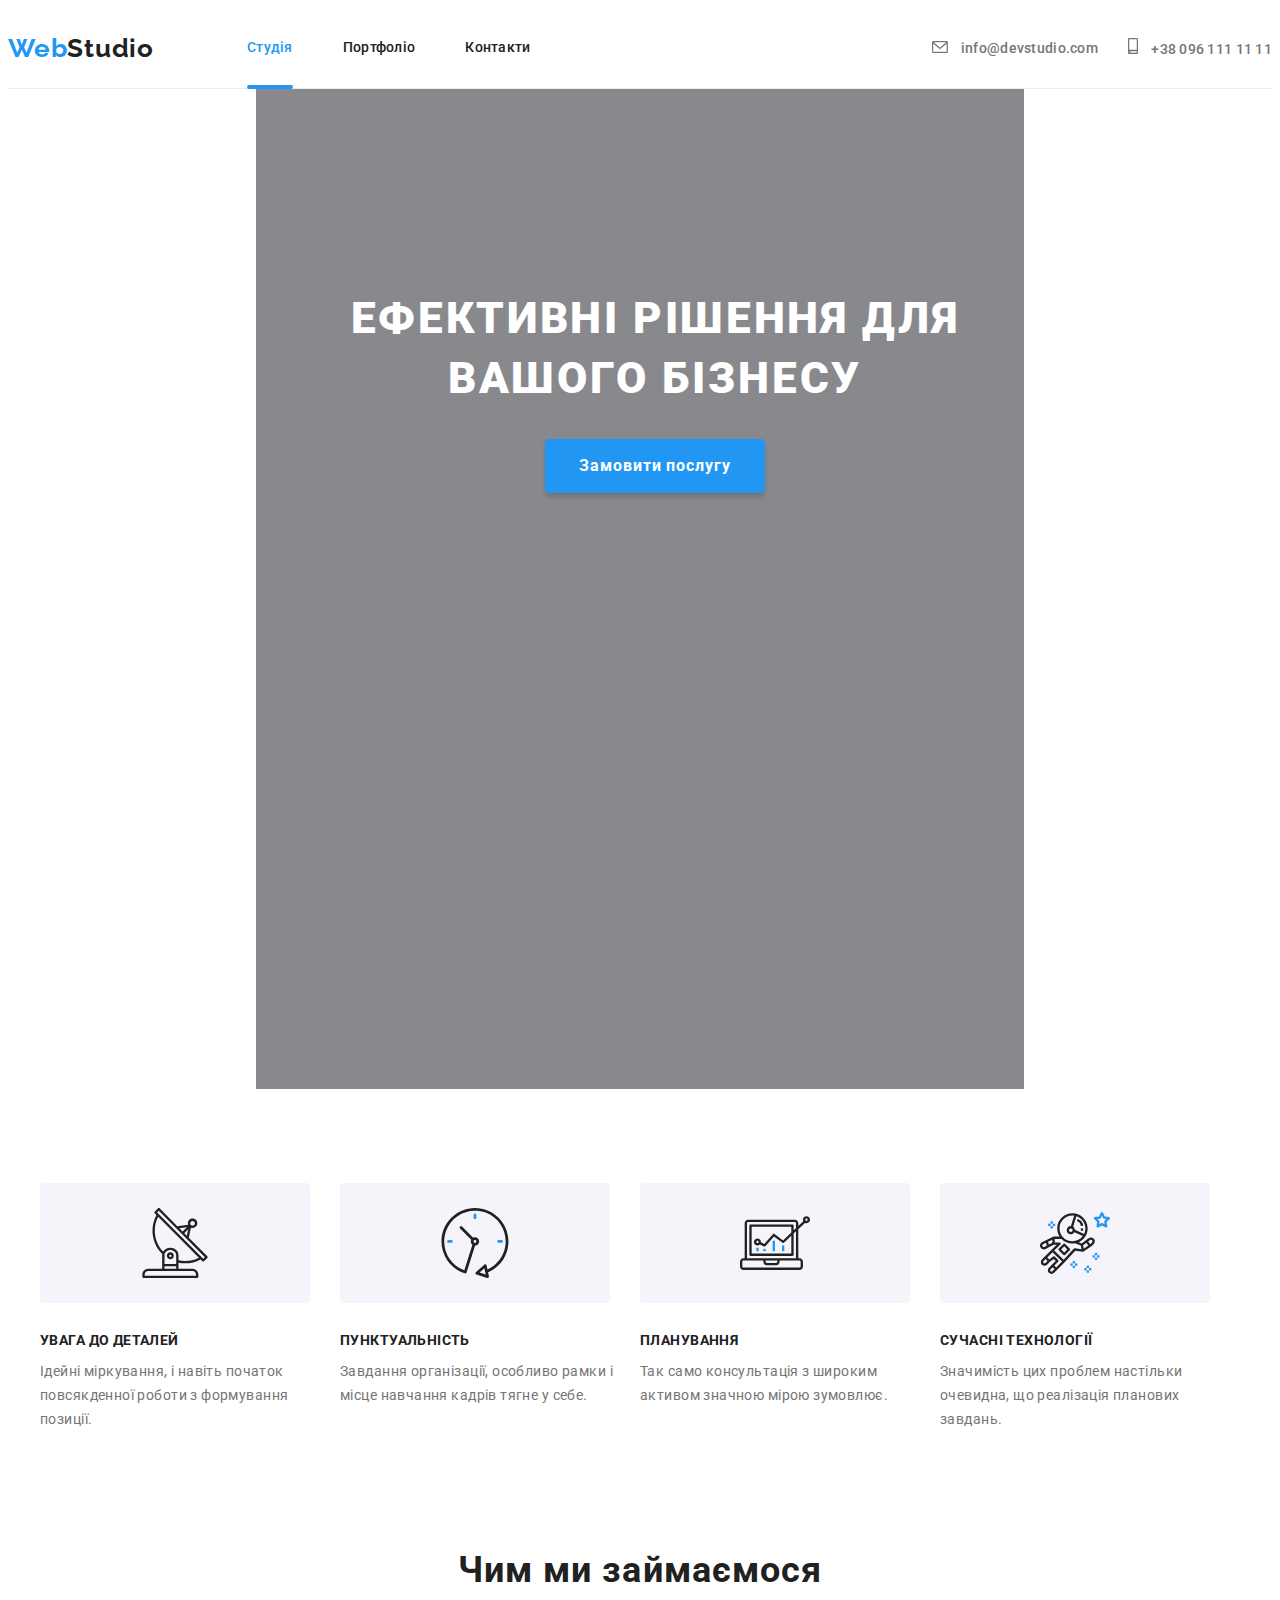
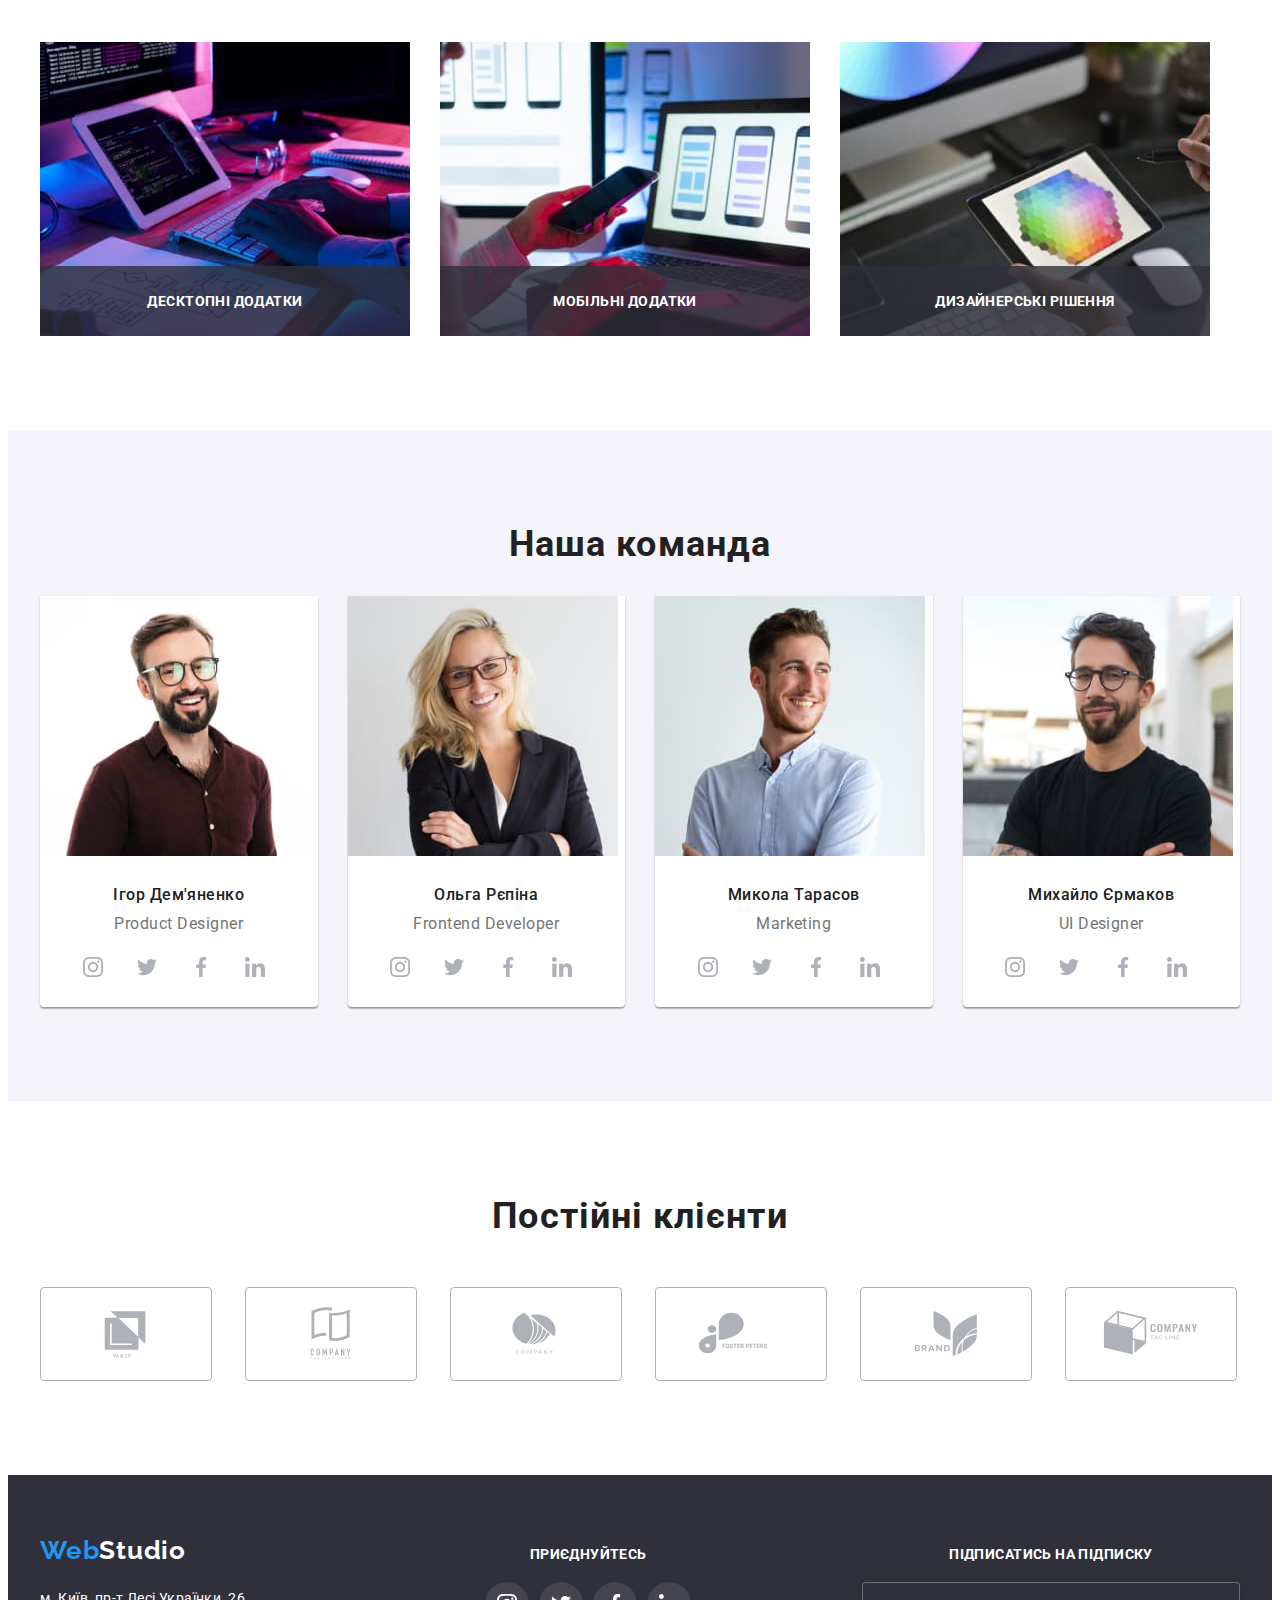
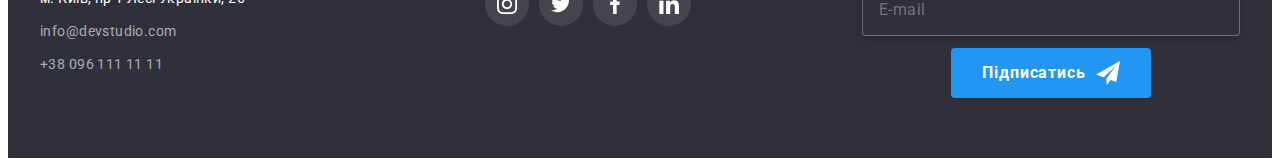
==== commit 7db5952e: "мобільн" ====
--- a/index.html
+++ b/index.html
@@ -54,7 +54,7 @@
           </svg>
         </button>
       </div>
-      <div class="mobile-menu" data-menu="">
+      <div class="mobile-menu is-hidden" data-menu>
         <div class="mobile-menu__container">
           <button class="mobile-menu__close-btn" type="button" data-menu-close="">
             <svg class="mobile-menu__close-icon" width="40" height="40">
@@ -197,7 +197,21 @@
           <h2 class="team-title">Наша команда</h2>
           <ul class="carts">
             <li class="person">
-                <img src="./images/Our-team-Demyanenko1.jpg" alt="на білому фоні чоловік в окулярах" width="270" height="260"/>
+              <picture>
+                <source srcset="
+                                  ./images/demianenko-img-1x.jpg 1x,
+                                  ./images/demianenko-img-2x.jpg 2x
+                                " media="(min-width: 1200px)">
+                <source srcset="
+                                  ./images/demianenko-img-tab-1x.jpg 1x,
+                                  ./images/demianenko-img-tab-2x.jpg 2x
+                                " media="(min-width: 768px)">
+                <source srcset="
+                                  ./images/demianenko-img-mob-1x.jpg 1x,
+                                  ./images/demianenko-img-mob-2x.jpg 2x
+                                " media="(min-width: 320px)">
+                <img src="./images/demianenko-img-1x.jpg" alt="Ігор Дем'яненко" width="270" height="260">
+              </picture>
                 <div class="namec">
                   <h3 class="name">Ігор Дем'яненко</h3>
                   <p class="person-work">Product Designer</p>
@@ -234,7 +248,21 @@
                 </div>
             </li>
             <li class="person">
-              <img src="./images/Our-team-Repina2.jpg" alt="жінка посміхається в костюмі та в окулярах" width="270" height="260"/>
+              <picture>
+                <source srcset="
+                                  ./images/repina-img-1x.jpg 1x,
+                                  ./images/repina-img-2x.jpg 2x
+                                " media="(min-width: 1200px)">
+                <source srcset="
+                                  ./images/repina-img-tab-1x.jpg 1x,
+                                  ./images/repina-img-tab-2x.jpg 2x
+                                " media="(min-width: 768px)">
+                <source srcset="
+                                  ./images/repina-img-mob-1x.jpg 1x,
+                                  ./images/repina-img-mob-2x.jpg 2x
+                                " media="(min-width: 320px)">
+                <img src="./images/repina-img-1x.jpg" alt="Ольга Рєпіна" width="270" height="260">
+              </picture>
              <div class="namec">
                 <h3 class="name">Ольга Рєпіна</h3>
                 <p class="person-work">Frontend Developer</p>
@@ -271,7 +299,21 @@
              </div>
             </li>
             <li class="person">
-              <img src="./images/Our-team-Tarasov3.jpg" alt="чоловік в сірій рубашці посміхається" width="270" height="260"/>
+            <picture>
+              <source srcset="
+                                ./images/tarasov-img-1x.jpg 1x,
+                                ./images/tarasov-img-2x.jpg 2x
+                              " media="(min-width: 1200px)">
+              <source srcset="
+                                ./images/tarasov-img-tab-1x.jpg 1x,
+                                ./images/tarasov-img-tab-2x.jpg 2x
+                              " media="(min-width: 768px)">
+              <source srcset="
+                                ./images/tarasov-img-mob-1x.jpg 1x,
+                                ./images/tarasov-img-mob-2x.jpg 2x
+                              " media="(min-width: 320px)">
+              <img src="./images/tarasov-img-1x.jpg" alt="Микола Тарасов" width="270" height="260">
+            </picture>
               <div class="namec">
                 <h3 class="name">Микола Тарасов</h3>
                 <p class="person-work">Marketing</p>
@@ -308,7 +350,21 @@
               </div>
             </li>
             <li class="person">
-              <img src="./images/Our-team-Ermakov4.jpg" alt="чоловік в чорній футболці та окулярах" width="270" height="260"/>
+              <picture>
+                <source srcset="
+                                  ./images/iermakov-img-1x.jpg 1x,
+                                  ./images/iermakov-img-2x.jpg 2x
+                                " media="(min-width: 1200px)">
+                <source srcset="
+                                  ./images/iermakov-img-tab-1x.jpg 1x,
+                                  ./images/iermakov-img-tab-2x.jpg 2x
+                                " media="(min-width: 768px)">
+                <source srcset="
+                                  ./images/iermakov-img-mob-1x.jpg 1x,
+                                  ./images/iermakov-img-mob-2x.jpg 2x
+                                " media="(min-width: 320px)">
+                <img src="./images/iermakov-img-1x.jpg" alt="Михайло Єрмаков" width="270" height="260">
+              </picture>
               <div class="namec">
                 <h3 class="name">Михайло Єрмаков</h3>
                 <p class="person-work">UI Designer</p>
--- a/css/main.min.css
+++ b/css/main.min.css
@@ -1 +1 @@
-.navigation{display:flex;align-items:center}.navigation-site-nav-list{display:flex;gap:50px;margin-right:93px;margin-left:93px}.navigation-logo:focus,.navigation-logo{color:var(--title-text-color);text-decoration:none;font-family:"Raleway";font-style:normal;font-weight:700;font-size:26px;line-height:1.19;letter-spacing:.03em}.navigation-logos{color:var(--accent-color);-nev-accent:#2196f3}.header{border-bottom:1px solid #ececec}.link-s,li{text-decoration:none;list-style:none}.link-s.current,.link-p.current{color:var(--accent-color)}.linktel:hover,.linktel:focus,.linktel-s:hover,.linktel-s:focus,.link-mail:hover,.link-mail:focus,.navigation-site-nav-list>.link:hover,.navigation-site-nav-list>.link:focus,.link-p:hover,.link-p:focus{color:var(--accent-color);text-decoration:none}.link-p,.link-s,.link{position:relative;color:var(--title-text-color);font-weight:500;font-size:14px;line-height:1.14;letter-spacing:.02em;text-decoration:none}.current::after{content:"";position:absolute;display:block;width:100%;height:4px;background-color:#2196f3;left:0;bottom:-1px;opacity:1;border-radius:2px;transition:opacity 250ms cubic-bezier(0.4, 0, 0.2, 1)}.link-mail,.linktel{color:var(--text-color);font-weight:500;font-size:14px;line-height:1.14;letter-spacing:.02em;text-decoration:none}.link-s{display:flex;padding:32px 0;transition:color 250ms cubic-bezier(0.4, 0, 0.2, 1)}.link-s:hover,.link-s:focus{color:var(--accent-color)}.link{display:flex;padding:32px 0;transition:color 250ms cubic-bezier(0.4, 0, 0.2, 1)}.link:hover,.link:focus{color:var(--accent-color)}.link-p{display:flex;padding:32px 0;transition:color 250ms cubic-bezier(0.4, 0, 0.2, 1)}.link-p:hover,.link-p:focus{color:var(--accent-color)}@media screen and (min-width: 1200px){.link-mail{padding:10px 0;align-items:center;transition:color 250ms cubic-bezier(0.4, 0, 0.2, 1)}}@media screen and (min-width: 1200px){.linktel{padding:32px 0;align-items:center;transition:color 250ms cubic-bezier(0.4, 0, 0.2, 1)}}.icon{fill:currentColor}.link-mail>.icon-envelope{stroke:currentColor;margin-right:10px}.linktel>.icon-smartphone{stroke:currentColor;margin-right:10px}.icon-smartphone:link:hover.icon{color:var(--accent-color)}@media screen and (max-width: 768px){.navigation-site-nav-list,.contacts-list-h{display:none}}@media screen and (min-width: 768px){.navigation-site-nav-list,.contacts-list-h{display:block}}.navigation__menu--open-button{display:flex;padding:0;width:40px;height:40px;align-items:center;background-color:rgba(0,0,0,0);border:rgba(0,0,0,0);cursor:pointer;margin-left:auto}@media screen and (min-width: 768px){.navigation__menu--open-button{display:none}}@media screen and (min-width: 1200px){.navigation-site-nav-list{display:flex}}@media screen and (min-width: 768px){.navigation-site-nav-list{display:block}}.navigation__menu--open-icon{cursor:pointer;box-sizing:border-box}.is-hidden{opacity:0;visibility:hidden;pointer-events:none}.mobile-menu{top:0;background-color:var(--primary-white-color);width:100vw;height:100vh;z-index:1}@media screen and (min-width: 768px){.mobile-menu{display:none}}.mobile-menu__container{position:absolute;display:flex;flex-direction:column;justify-content:space-between;height:100%;padding:38px 40px;margin:0 auto;overflow:auto}@media screen and (min-width: 768px){.mobile-menu__container{display:none}}.mobile-menu__close-btn{position:absolute;display:flex;align-items:center;color:var(--secondary-text-color);background-color:rgba(0,0,0,0);border:rgba(0,0,0,0);padding:0;top:10px;right:15px;width:40px;height:40px;cursor:pointer}.mobile-menu__close-icon{fill:currentcolor}.mobile-menu__list list{margin-bottom:70px;gap:32px;font-weight:500;font-size:36px;line-height:1.175;letter-spacing:.02em}.mobile-menu__item:not(:last-child){margin-bottom:32px}.mobile-menu__link--current{position:relative;font-weight:500;text-decoration:none;font-size:30px;line-height:1.16;letter-spacing:.02em;color:var(--accent-color)}@media screen and (min-width: 480px){.mobile-menu__link--current{font-size:40px;line-height:1.18;text-align:center;letter-spacing:.02em;position:relative;text-decoration:none}}.mobile-contacts{margin-bottom:64px}.list{list-style:none}.header{border-bottom:1px solid #ececec}@media screen and (min-width: 320px){.contacts-list-h{display:none}}@media screen and (min-width: 768px){.contacts-list-h{display:block;gap:10px;margin-left:auto}}@media screen and (min-width: 1200px){.contacts-list-h{display:flex;flex-direction:row;align-items:center;gap:30px;margin-left:auto}}@media screen and (min-width: 768px){.navigation-site-nav-list{display:flex;align-items:center;justify-content:center;gap:50px}}.navigation{display:flex;align-items:center}.header{border-bottom:1px solid #ececec}.navigation-logo:focus,.navigation-logo{color:var(--title-text-color);text-decoration:none;font-family:"Raleway";font-style:normal;font-weight:700;font-size:26px;line-height:1.19;letter-spacing:.03em}.navigation-logos{color:var(--accent-color);-nev-accent:#2196f3}.link-p,.link-s,.link{position:relative;color:var(--title-text-color);font-weight:500;font-size:14px;line-height:1.14;letter-spacing:.02em;text-decoration:none}:root{--primary-text-color: rgba(0, 0, 0, 0.8);--title-text-color: #212121;--text-color: #757575;--accent-color: #2196f3;--primary-white-color: #ffffff;--font-family: "Roboto", sans-serif;--bg-herro: #2f303a;--bg-team: #f5f4fa;--button-activ: #188ce8;--footer-text-color: rgba(255, 255, 255, 0.6)}@media screen and (min-width: 1200px){header>.container .container{max-width:1200px;padding-left:15px;padding-right:15px;margin:0 auto;align-items:center}}@media screen and (min-width: 768px){header>.container .container{max-width:768px;align-items:center}}@media screen and (min-width: 480px){.container{max-width:480px;padding-left:15px;padding-right:15px;margin:0 auto;align-items:center}}.page-header-container{display:flex;align-items:center}.container{width:100%;padding-left:15px;padding-right:15px;margin:0 auto}@media screen and (min-width: 480px){.container{max-width:480px}}@media screen and (min-width: 768px){.container{max-width:768px}}@media screen and (min-width: 1200px){.container{max-width:1200px}}.product{overflow:hidden}.produkt-thumb{position:relative}.produkt-text{padding:63px 24px;font-family:"Roboto";font-style:normal;font-weight:400;font-size:18px;line-height:28px;letter-spacing:.03em;color:var(--primary-white-color)}.produkt-overlay{position:absolute;left:0;top:1px;width:100%;height:100%;background-color:rgba(33,150,243,.9);transform:translateY(100%);transition:transform 250ms cubic-bezier(0.4, 0, 0.2, 1)}.pcarts:hover .produkt-overlay{transform:translateY(0)}.produkt-thumb::before{display:inline-block;top:0;left:0;width:100%;height:100%;background-color:rgba(33,150,243,.9);transform:translateY(100%);transition:transform 250ms cubic-bezier(0.4, 0, 0.2, 1)}.pcarts:hover .produkt-thumb::before{transform:translateY(0)}.bg-hero{background:var(--bg-herro);max-width:480px;text-align:center;padding-top:118px;padding-bottom:118px;margin:0 auto;background-color:#c4c4c4;background-image:linear-gradient(rgba(47, 48, 58, 0.4), rgba(47, 48, 58, 0.4)),url(../images/hero-mob-1x.jpg);background-repeat:no-repeat;background-position:center;background-size:cover}.h-title{font-weight:900;font-size:44px;line-height:1.36;text-align:center;letter-spacing:.06em;text-transform:uppercase;color:var(--primary-white-color)}.button-primary:hover,.button-primary:focus{background-color:var(--button-activ);color:var(--primary-white-color)}.button-primary{font-family:var(--font-family);font-style:normal;font-weight:700;font-size:16px;line-height:1.87;letter-spacing:.06em;cursor:pointer;box-shadow:0px 4px 4px rgba(0,0,0,.15);border-radius:4px;color:var(--primary-white-color);background-color:var(--accent-color);border-color:rgba(0,0,0,0);padding:10px 32px;margin:0;transition:background-color 250ms cubic-bezier(0.4, 0, 0.2, 1)}.h-title{text-align:center;max-width:796px;margin-top:200px;margin:0 auto;margin-bottom:30px}@media screen and (min-width: 1200px){.h-title{font-size:44px;line-height:1.36;max-width:696px}}@media screen and (min-width: 1200px)and (min-device-pixel-ratio: 2),screen and (min-width: 1200px)and (-webkit-min-device-pixel-ratio: 2),screen and (min-width: 1200px)and (min-resolution: 192dpi),screen and (min-width: 1200px)and (min-resolution: 2dppx){.bg-hero .bg-hero{background-image:linear-gradient(rgba(47, 48, 58, 0.4), rgba(47, 48, 58, 0.4)),url(../images/hero-img-2x.jpg)}}@media screen and (min-width: 1200px){.bg-hero .bg-hero{max-width:1600px;height:600px;padding-top:200px;padding-bottom:200px;background-image:linear-gradient(rgba(47, 48, 58, 0.4), rgba(47, 48, 58, 0.4)),url(../images/hero-img-1x.jpg)}}@media screen and (min-width: 768px)and (min-device-pixel-ratio: 2),screen and (min-width: 768px)and (-webkit-min-device-pixel-ratio: 2),screen and (min-width: 768px)and (min-resolution: 192dpi),screen and (min-width: 768px)and (min-resolution: 2dppx){.bg-hero .bg-hero{background-image:linear-gradient(rgba(47, 48, 58, 0.4), rgba(47, 48, 58, 0.4)),url(../images/hero-tab-2x.jpg)}}@media screen and (min-width: 768px){.bg-hero .bg-hero{max-width:768px;background-image:linear-gradient(rgba(47, 48, 58, 0.4), rgba(47, 48, 58, 0.4)),url(../images/hero-tab-1x.jpg)}}@media(min-device-pixel-ratio: 2),(-webkit-min-device-pixel-ratio: 2),(min-resolution: 192dpi),(min-resolution: 2dppx){.bg-hero{background-image:linear-gradient(rgba(47, 48, 58, 0.4), rgba(47, 48, 58, 0.4)),url(../images/hero-mob-2x.jpg)}}.title{margin-bottom:10px}.bg-hero{text-align:center}.overlay{max-width:1600px;padding-top:200px;padding-bottom:200px;margin-left:auto;margin-right:auto;background-color:#c4c4c4;background-image:linear-gradient(to right, rgba(47, 48, 58, 0.4), rgba(47, 48, 58, 0.4)),url("../images/hero.jpg");background-size:cover;background-repeat:no-repeat;align-items:center}.backdrop{position:fixed;top:0;left:0;width:100%;height:100%;background-color:rgba(0,0,0,.2);opacity:1;transition:opacity 250ms cubic-bezier(0.4, 0, 0.2, 1),visibility 250ms cubic-bezier(0.4, 0, 0.2, 1)}@media screen and (min-width: 1200px){.our-describe{padding-top:94px}}.visually-hidden{position:absolute;width:1px;height:1px;margin:-1px;border:0;padding:0;white-space:nowrap;-webkit-clip-path:inset(100%);clip-path:inset(100%);clip:rect(0 0 0 0);overflow:hidden}.skills .title{font-weight:700;font-size:14px;line-height:1.14;letter-spacing:.03em;text-transform:uppercase;color:var(--title-text-color)}.skills .skil{font-size:14px;line-height:1.72;letter-spacing:.03em;color:var(--text-color)}.box{width:100%;height:120px;margin-bottom:30px;display:flex;justify-content:center;align-items:center;background-color:#f5f4fa;border-radius:4px}@media screen and (min-width: 320px)and (min-width: 480px){.box{width:450px}}@media screen and (min-width: 768px){.box{width:354px}}@media screen and (min-width: 1200px){.box{width:270px}}@media screen and (min-width: 768px){.skills{display:flex;flex-wrap:wrap}}@media screen and (min-width: 1200px){.skills{flex-wrap:nowrap}}@media screen and (min-width: 320px)and (min-width: 480px){.list-skills{flex-basis:calc((100% - 30px)/2);width:100%}}@media screen and (min-width: 768px){.list-skills{flex-basis:calc((100% - 60px)/2);width:100%}}@media screen and (min-width: 1200px){.list-skills{flex-basis:calc(100% - 90px)/4;width:100%}}.icon-antenna-1{width:70px;height:70px;align-items:center}.box>.icon{display:flex;background-repeat:no-repeat;gap:30px;align-items:center}.icon-clock-1{width:70px;height:70px;cursor:pointer}.icon-diagram-1{width:70px;height:70px;cursor:pointer}.icon-astronaut-1{width:70px;height:70px;cursor:pointer}.overlay{max-width:1600px;padding-top:200px;padding-bottom:200px;margin-left:auto;margin-right:auto;background-color:#c4c4c4;background-image:linear-gradient(to right, rgba(47, 48, 58, 0.4), rgba(47, 48, 58, 0.4)),url("../images/hero.jpg");background-size:cover;background-repeat:no-repeat;align-items:center}.work .working{font-weight:700;font-size:36px;line-height:1.16;text-align:center;letter-spacing:.03em;color:var(--title-text-color)}.work{padding-top:59px;padding-bottom:94px}@media screen and (max-width: 768px){.work{display:none}}@media screen and (max-width: 1200px){.work{display:none}}.working{text-align:center}.forimages{display:flex;gap:30px;margin-top:50px}.picture{position:relative;display:block;gap:30px;max-width:100%;background:url(16166.jpg);border-radius:0px}.job-overlay{position:absolute;display:flex;width:370px;height:70px;left:0;bottom:0;background-color:rgba(47,48,58,.8);align-items:center;margin-left:auto;margin-right:auto}.j-o-title{margin-left:auto;margin-right:auto;font-family:"Roboto";font-style:normal;font-weight:700;font-size:14px;line-height:16px;text-align:center;letter-spacing:.03em;text-transform:uppercase;color:#fff}.person .name{font-weight:500;font-size:16px;line-height:1.18;letter-spacing:.03em;color:var(--title-text-color)}.person{background-color:#fff}.person-work{font-weight:400;font-size:16px;line-height:1.18;letter-spacing:.03em;color:var(--text-color)}.list-buttons .butone:hover,.list-buttons .butone:focus,.list-buttons .but:hover,.list-buttons .but:focus{color:#fff;background-color:var(--accent-color)}.team{background:var(--bg-team)}.team{padding-top:94px;padding-bottom:94px}.team-title:focus,.team-title{font-weight:700;font-size:36px;line-height:1.16;text-align:center;letter-spacing:.03em;color:#212121}@media screen and (min-width: 1200px){.carts{width:1200px;display:flex;justify-content:center;gap:30px}}@media screen and (min-width: 768px){.carts .carts{flex-basis:calc((100% - 30px)/2)}}@media screen and (min-width: 1200px){.person{width:100%;text-align:center}}@media screen and (min-width: 768px){.person .person{flex-basis:calc((100% - 30px)/2);justify-content:center}}@media screen and (min-width: 480px){.person .person{flex-basis:calc((100% - 30px)/2);justify-content:center}}@media screen and (min-width: 1200px){.namec{width:100%;text-align:center}}@media screen and (min-width: 768px){.namec .namec{flex-basis:calc((100% - 30px)/2);text-align:center}}@media screen and (min-width: 480px){.namec .namec{width:100%;padding-top:30px;padding-bottom:30px;text-align:center}}.person-work{margin-top:10px}.person{box-shadow:0px 1px 3px rgba(0,0,0,.12),0px 1px 1px rgba(0,0,0,.14),0px 2px 1px rgba(0,0,0,.2);border-radius:0px 0px 4px 4px}@media screen and (min-width: 1200px){.icons-cart-list{display:flex;justify-content:center}}@media screen and (min-width: 768px){.icons-cart-list{display:flex;justify-content:center}}@media screen and (min-width: 480px){.icons-cart-list{display:flex;justify-content:center;align-items:center}}@media screen and (min-width: 320px){.icons-cart-list{display:flex;justify-content:center;align-items:center}}.icon-listc{display:flex;fill:#afb1b8;height:44px;width:44px;margin-right:10px}.icons-link:hover,.icons-link:focus{background-color:var(--accent-color);fill:#fff}.icons-link{display:flex;width:44px;height:44px;padding:12px;fill:#afb1b8;background-repeat:no-repeat;background-position:center;border-radius:50%;align-items:center;justify-content:center;transition:background-color 250ms cubic-bezier(0.4, 0, 0.2, 1),fill 250ms cubic-bezier(0.4, 0, 0.2, 1)}.icon .icon-instagram-2{width:20px;height:20px;cursor:pointer;align-content:center;vertical-align:middle;color:#afb1b8}.icon-twitter-1{width:20px;height:20px;cursor:pointer;align-content:center;vertical-align:middle;color:#afb1b8}.icon-facebook-1{width:20px;height:20px;cursor:pointer;align-content:center;vertical-align:middle;color:#afb1b8}.icon-linkedin-1{width:20px;height:20px;background-image:url("./images/icon-linkedin-1.svg");cursor:pointer;align-content:center;vertical-align:middle;color:#afb1b8}.clients{padding-top:94px;padding-bottom:94px}.clients-title{font-family:"Roboto";font-style:normal;font-weight:700;font-size:36px;line-height:42px;text-align:center;letter-spacing:.03em;color:#212121;margin-bottom:50px}.client-list{display:flex;gap:30px;justify-content:center;text-align:center;margin-left:auto;margin-right:auto}.client-link{display:flex;width:170px;height:92px;border:1px solid #afb1b8;fill:#afb1b8;border-radius:4px;justify-content:center;align-items:center;transition:border 250ms cubic-bezier(0.4, 0, 0.2, 1),fill 250ms cubic-bezier(0.4, 0, 0.2, 1)}.client-link:hover,.client-link:focus{fill:var(--accent-color);border:1px solid var(--accent-color)}.icon-Logo-1{width:106px;height:60px}.icon-Logo-2{width:106px;height:60px}.icon-Logo-3{width:106px;height:60px}.icon-Logo-4{width:106px;height:60px}.icon-Logo-5{width:106px;height:60px}.icon-Logo{width:106px;height:60px}@media screen and (min-width: 1200px){.client-item{width:100%;text-align:center}}@media screen and (min-width: 768px){.client-item .client-item{flex-basis:calc((100% - 30px)/2);text-align:center}}@media screen and (min-width: 480px){.client-item .client-item{width:100%;padding-top:30px;padding-bottom:30px;text-align:center}}.footer{display:flex;background:var(--bg-herro);padding-top:60px;padding-bottom:60px}.container-f{display:flex;width:1200px;padding-left:15px;padding-right:15px;margin:0 auto;align-items:baseline}.flogo{font-family:"Raleway";font-style:normal;font-weight:700;font-size:26px;line-height:1.19;letter-spacing:.03em;color:var(--primary-white-color);list-style:none;text-decoration:none}.list-adres:hover,.list-adres:focus,.list-mail:hover,.list-mail:focus,.list-tel:hover,.list-tel:focus{color:var(--accent-color)}.list-adres{font-family:"Roboto";font-style:normal;font-weight:400;font-size:14px;line-height:1.72;letter-spacing:.03em;color:var(--primary-white-color);text-decoration:none;transition:color 250ms cubic-bezier(0.4, 0, 0.2, 1)}.list-mail,.list-tel{font-style:normal;font-size:14px;line-height:1.72;letter-spacing:.03em;color:var(--footer-text-color);text-decoration:none;transition:color 250ms cubic-bezier(0.4, 0, 0.2, 1)}.footer{background-color:var(--bg-herro)}.footer-adres{font-family:"Roboto";font-style:normal;font-weight:400;font-size:14px;line-height:1.7;letter-spacing:.03em;color:var(--primary-white-color);text-decoration:none}.footer-mail:hover,.footer-mail:focus,.footer-tel:hover,.footer-tel:focus{color:var(--accent-color)}.footer-mail,.footer-tel{font-family:"Roboto";font-style:normal;font-weight:400;font-size:14px;line-height:1.7;letter-spacing:.03em;color:var(--footer-text-color);text-decoration:none}h1,h2,h3,h4,h5,h6{margin:0}ul,ol,p{margin:0;padding-left:0}img{display:block;max-width:100%}.addresfoot{margin-top:20px}.contacts-footer{gap:9px}.contacts-footer:not(:last-child){margin-bottom:9px}.address{margin-top:20px}.footerlist{padding-left:30px}.footer-icons-link{display:flex;margin-left:72px;flex-direction:column;flex-wrap:wrap;align-content:center}.foter-link-title{font-family:"Roboto";font-style:normal;font-weight:700;font-size:14px;line-height:16px;letter-spacing:.03em;text-transform:uppercase;color:#fff;margin-bottom:20px;align-items:center;justify-content:center}.footer-link-list{display:flex;justify-content:center;gap:10px}.footer-link-item{display:flex;width:44px;height:44px;background-repeat:no-repeat;background-position:center;background-color:rgba(255,255,255,.1);border-radius:50%;align-items:center;justify-content:center}.f-s-link{display:flex;height:43px;width:43px;border-radius:50%;align-items:center;justify-content:center;fill:#fff;transition:background-color 250ms cubic-bezier(0.4, 0, 0.2, 1)}.f-s-link:hover{background-color:var(--accent-color)}.f-s-link:focus{background-color:var(--accent-color)}.f-s-link .icon-instagram-2{width:20px;height:20px;cursor:pointer;fill:#fff}.f-s-link .icon-twitter-1{width:20px;cursor:pointer;fill:#fff}.f-s-link .icon-facebook-1{height:20px;fill:#fff;cursor:pointer}.f-s-link .icon-linkedin-1{height:20px;cursor:pointer;fill:#fff;width:20px}.form-email{margin-left:93px}.foter-link-tit{font-family:"Roboto";font-style:normal;font-weight:700;font-size:14px;line-height:16px;letter-spacing:.03em;text-transform:uppercase;color:#fff;margin-bottom:20px;align-items:center;justify-content:center}.form-button-foot{gap:10px;margin-left:115px}.input-mail{width:358px;height:50px;padding-left:16px;border:1px solid rgba(255,255,255,.3);filter:drop-shadow(0px 4px 4px rgba(0, 0, 0, 0.15));border-radius:4px;background-color:#2f303a;font-family:"Roboto";font-style:normal;font-weight:400;font-size:16px;line-height:20px;display:flex;align-items:center;letter-spacing:.03em;color:rgba(255,255,255,.6);outline:none}.input-mail:focus{border:1px solid rgba(255,255,255,.3)}.foot-em-bottom:hover,.foot-em-bottom:focus{background-color:var(--accent-color)}.form-pidp{display:flex;gap:12px}.foot-em-bottom{display:flex;width:200px;height:50px;font-family:"Roboto";font-style:normal;font-weight:700;font-size:16px;line-height:30px;background-color:rgba(255,255,255,.1);border-radius:4px;align-items:center;justify-content:center;text-align:center;letter-spacing:.06em;color:#fff;cursor:pointer;border:none;background-color:#2196f3;transition:background-color 250ms cubic-bezier(0.4, 0, 0.2, 1)}.icon-icon-send{margin-left:10px}.is-hidden{visibility:hidden;opacity:0;pointer-events:none}.modal{position:absolute;padding:40px;position:absolute;min-height:581px;min-width:528px;top:50%;left:50%;visibility:visible;background-color:#fff;box-shadow:0px 1px 3px rgba(0,0,0,.12),0px 1px 1px rgba(0,0,0,.14),0px 2px 1px rgba(0,0,0,.2);border-radius:4px;transform:translate(-50%, -50%) scale(1);transition:transform 250ms cubic-bezier(0.4, 0, 0.2, 1),opacity 250ms cubic-bezier(0.4, 0, 0.2, 1)}.backdrop.is-hidden .modal{transform:translate(-50%, -50%) scale(0)}.backdrop{position:fixed;top:0;left:0;width:100%;height:100%;background-color:rgba(0,0,0,.2);opacity:1;transition:opacity 250ms cubic-bezier(0.4, 0, 0.2, 1),visibility 250ms cubic-bezier(0.4, 0, 0.2, 1)}.p-modal{display:flex;margin-top:130px;align-items:center;justify-content:center;font-family:"Roboto";font-style:normal;font-weight:700;font-size:18px;line-height:28px;letter-spacing:.03em;color:#4a0d50}.modal-svg{position:absolute;display:flex;align-items:center;justify-content:center;cursor:pointer;width:30px;height:30px;background-color:#fff;border:1px solid rgba(0,0,0,.1);border-radius:50%;transition:250ms var(--timing-function);right:8px;top:8px;background-repeat:no-repeat;background-position:center;color:#000}.close{width:11px;height:11px}.modal-svg:hover,.modal-svg:focus{fill:var(--accent-color)}.checkbox-label{cursor:pointer;display:flex;justify-content:center;align-items:center;gap:5px}.modal-form-checkbox{margin-top:25px}.checkbox-input{-webkit-appearance:none;-moz-appearance:none;appearance:none}.checkbox-icon{display:inline-block;width:16px;height:15px;border:2px solid #212121;border-radius:4px;margin-right:3px;transition:background-color 250ms cubic-bezier(0.4, 0, 0.2, 1)}.checkbox-input:checked+.checkbox-icon{border-color:#2196f3;background-color:#2196f3;background-image:url(../images/Vector.svg);background-size:contain;background-origin:border-box;transition:background-color 250ms cubic-bezier(0.4, 0, 0.2, 1)}.formlabel-name{font-size:12px;line-height:1.16;letter-spacing:.01em;color:var(--paragraph-color)}.form-item:not(:last-child){margin-bottom:12px}.modal-form-message,.modal-form-input{display:block;width:448px;height:40px;font-weight:400;font-size:14px;line-height:14px;letter-spacing:.01em;color:rgba(117,117,117,.5);border-radius:4px;border-color:rgba(33,33,33,.2);outline:rgba(0,0,0,0);transition:border-color var(--title-text-color)}.modal-form-input{position:relative;margin-top:4px;padding-left:40px}.modal-form-message:hover,.modal-form-message:focus,.form-field:hover,.form-field:focus,.modal-form-input:hover,.modal-form-input:focus{border-color:#2196f3;fill:#2196f3}.form-field{position:relative;margin-bottom:28px}.icon-phone-black-18dp-1,.icon-email-black-18dp-1,.icon-person-black-18dp-1{position:absolute;top:30px;height:18px;left:13px;margin-top:4px;margin-bottom:11px;transition:fill 250ms cubic-bezier(0.4, 0, 0.2, 1)}.modal-form-title{font-family:"Roboto";font-style:normal;font-weight:700;font-size:20px;line-height:23px;letter-spacing:.03em;color:#212121;margin-bottom:12px;text-align:center}.modal-form-message{width:448px;height:120px;border-radius:4px;margin-top:4px;font-family:"Roboto";font-style:normal;font-weight:400;font-size:14px;line-height:14px;letter-spacing:.01em;padding:12px 16px;color:rgba(117,117,117,.76);resize:none}.modal-form-link{color:var(--accent-color)}.modal-form-check{display:flex;align-items:center;justify-content:center;margin-top:12px}.titl-contract{color:#2196f3;background-color:rgba(0,0,0,0)}.titl-contract:hover,.titl-contract:focus{color:#fff;background-color:#2196f3}.modal-check{position:absolute;display:flex;border:2px solid #000;align-items:center;justify-content:center;margin-right:7px;width:16px;height:15px;border-radius:2px;cursor:pointer;pointer-events:none;transition:background-color 250ms cubic-bezier(0.4, 0, 0.2, 1)}.icon-Vector-5{width:11px;height:8px;top:50%;left:10px;margin-top:11px;margin-bottom:11px;transform:translateY(-50%);transition:fill 250ms cubic-bezier(0.4, 0, 0.2, 1)}.modal-form-submit{display:block;width:200px;height:50px;align-items:center;justify-content:center;min-width:200px;height:50px;font-weight:700;font-size:16px;line-height:1.88;letter-spacing:.06em;color:var(--primary-white-color);background-color:var(--accent-color);border:none;border-radius:4px;margin-top:30px;margin-left:auto;margin-right:auto;transition-property:background-color,fill;transition-timing-function:linear;cursor:pointer}.modal-form-submit:hover,.modal-form-submit:focus{background-color:#188ce8;transition:background-color 250ms cubic-bezier(0.4, 0, 0.2, 1)}.butone{font-family:var(--font-family);font-style:normal;font-weight:500;font-size:16px;line-height:1.62;letter-spacing:.03em;background-color:#f5f4fa;border-radius:4px;text-decoration:none;border-color:rgba(0,0,0,0);padding:6px 25px;cursor:pointer;transition:background-color 250ms cubic-bezier(0.4, 0, 0.2, 1),color 250ms cubic-bezier(0.4, 0, 0.2, 1),box-shadow 250ms cubic-bezier(0.4, 0, 0.2, 1)}body{background-color:var(--primary-white-color);color:var(--title-text-color);font-family:var(--font-family);letter-spacing:.03em;font-size:14px}.visually-hidden{position:absolute;width:1px;height:1px;margin:-1px;border:0;padding:0;white-space:nowrap;-webkit-clip-path:inset(100%);clip-path:inset(100%);clip:rect(0 0 0 0);overflow:hidden}.butone{font-family:var(--font-family);font-style:normal;font-weight:500;font-size:16px;line-height:1.62;letter-spacing:.03em;background-color:#f5f4fa;border-radius:4px;text-decoration:none;border-color:rgba(0,0,0,0);padding:6px 25px;cursor:pointer;transition:background-color 250ms cubic-bezier(0.4, 0, 0.2, 1),color 250ms cubic-bezier(0.4, 0, 0.2, 1),box-shadow 250ms cubic-bezier(0.4, 0, 0.2, 1)}.but{font-family:var(--font-family);font-style:normal;font-weight:500;font-size:16px;line-height:1.62;letter-spacing:.03em;background-color:#f5f4fa;border-radius:4px;text-decoration:none;border-color:rgba(0,0,0,0);padding:6px 22px;cursor:pointer;transition:background-color 250ms cubic-bezier(0.4, 0, 0.2, 1),color 250ms cubic-bezier(0.4, 0, 0.2, 1),box-shadow 250ms cubic-bezier(0.4, 0, 0.2, 1)}.namec{padding-top:30px;padding-bottom:30px}.cart-name{font-family:var(--font-family);font-weight:700;font-size:18px;line-height:2;letter-spacing:.06em;color:var(--title-text-color);text-decoration:none;margin-bottom:4px}.pcarts .text-cart{font-family:var(--font-family);font-size:16px;line-height:1.87;letter-spacing:.03em;color:var(--text-color);text-decoration:none}.pcarts{position:relative;display:block;text-decoration:none;transition:box-shadow 250ms cubic-bezier(0.4, 0, 0.2, 1)}.card-set{display:flex;padding:0;margin:0;flex-wrap:wrap;text-decoration:none}.card-set>.item-carts{flex-basis:calc((100% - 60px)/3)}.item-carts-item{padding:20px 24px;border-left:1px solid #eee;border-right:1px solid #eee;border-bottom:1px solid #eee}.card-set{gap:30px;display:flex;justify-content:center;text-decoration:none}.list-buttons{display:flex;gap:8px;justify-content:center;margin-bottom:50px}.allabout{padding:94px 0}.butone:hover,.but:hover{box-shadow:0px 1px 1px rgba(0,0,0,.12),0px 4px 4px rgba(0,0,0,.06),1px 4px 6px rgba(0,0,0,.16)}.butone:focus,.but:focus{box-shadow:0px 1px 1px rgba(0,0,0,.12),0px 4px 4px rgba(0,0,0,.06),1px 4px 6px rgba(0,0,0,.16)}.pcarts:hover{box-shadow:inset 0px 1px 1px rgba(0,0,0,.16),0px 4px 4px rgba(0,0,0,.06),1px 4px 6px rgba(0,0,0,.12)}.pcarts:focus{box-shadow:inset 0px 1px 1px rgba(0,0,0,.16),0px 4px 4px rgba(0,0,0,.06),1px 4px 6px rgba(0,0,0,.12)}/*# sourceMappingURL=main.min.css.map */+.navigation{display:flex;align-items:center}.navigation-site-nav-list{display:flex;gap:50px;margin-right:93px;margin-left:93px}.navigation-logo:focus,.navigation-logo{color:var(--title-text-color);text-decoration:none;font-family:"Raleway";font-style:normal;font-weight:700;font-size:26px;line-height:1.19;letter-spacing:.03em}.navigation-logos{color:var(--accent-color);-nev-accent:#2196f3}.header{border-bottom:1px solid #ececec}.link-s,li{text-decoration:none;list-style:none}.link-s.current,.link-p.current{color:var(--accent-color)}.linktel:hover,.linktel:focus,.linktel-s:hover,.linktel-s:focus,.link-mail:hover,.link-mail:focus,.navigation-site-nav-list>.link:hover,.navigation-site-nav-list>.link:focus,.link-p:hover,.link-p:focus{color:var(--accent-color);text-decoration:none}.link-p,.link-s,.link{position:relative;color:var(--title-text-color);font-weight:500;font-size:14px;line-height:1.14;letter-spacing:.02em;text-decoration:none}.current::after{content:"";position:absolute;display:block;width:100%;height:4px;background-color:#2196f3;left:0;bottom:-1px;opacity:1;border-radius:2px;transition:opacity 250ms cubic-bezier(0.4, 0, 0.2, 1)}.link-mail,.linktel{color:var(--text-color);font-weight:500;font-size:14px;line-height:1.14;letter-spacing:.02em;text-decoration:none}.link-s{display:flex;padding:32px 0;transition:color 250ms cubic-bezier(0.4, 0, 0.2, 1)}.link-s:hover,.link-s:focus{color:var(--accent-color)}.link{display:flex;padding:32px 0;transition:color 250ms cubic-bezier(0.4, 0, 0.2, 1)}.link:hover,.link:focus{color:var(--accent-color)}.link-p{display:flex;padding:32px 0;transition:color 250ms cubic-bezier(0.4, 0, 0.2, 1)}.link-p:hover,.link-p:focus{color:var(--accent-color)}@media screen and (min-width: 1200px){.link-mail{padding:10px 0;align-items:center;transition:color 250ms cubic-bezier(0.4, 0, 0.2, 1)}}@media screen and (min-width: 1200px){.linktel{padding:32px 0;align-items:center;transition:color 250ms cubic-bezier(0.4, 0, 0.2, 1)}}.icon{fill:currentColor}.link-mail>.icon-envelope{stroke:currentColor;margin-right:10px}.linktel>.icon-smartphone{stroke:currentColor;margin-right:10px}.icon-smartphone:link:hover.icon{color:var(--accent-color)}@media screen and (max-width: 768px){.navigation-site-nav-list,.contacts-list-h{display:none}}@media screen and (min-width: 768px){.navigation-site-nav-list,.contacts-list-h{display:block}}.navigation__menu--open-button{display:flex;padding:0;width:40px;height:40px;align-items:center;background-color:rgba(0,0,0,0);border:rgba(0,0,0,0);cursor:pointer;margin-left:auto}@media screen and (min-width: 768px){.navigation__menu--open-button{display:none}}@media screen and (min-width: 1200px){.navigation-site-nav-list{display:flex}}@media screen and (min-width: 768px){.navigation-site-nav-list{display:block}}.navigation__menu--open-icon{cursor:pointer;box-sizing:border-box}.is-hidden{opacity:0;visibility:hidden;pointer-events:none}.mobile-menu{top:0;background-color:var(--primary-white-color);width:100vw;height:100vh;z-index:1}@media screen and (min-width: 768px){.mobile-menu{display:none}}.mobile-menu__container{position:absolute;display:flex;flex-direction:column;justify-content:space-between;height:100%;padding:38px 40px;margin:0 auto;overflow:auto}@media screen and (min-width: 768px){.mobile-menu__container{display:none}}.mobile-menu__close-btn{position:absolute;display:flex;align-items:center;color:var(--secondary-text-color);background-color:rgba(0,0,0,0);border:rgba(0,0,0,0);padding:0;top:10px;right:15px;width:40px;height:40px;cursor:pointer}.mobile-menu__close-icon{fill:currentcolor}.mobile-menu__list list{margin-bottom:70px;gap:32px;font-weight:500;font-size:36px;line-height:1.175;letter-spacing:.02em}.mobile-menu__item:not(:last-child){margin-bottom:32px}.mobile-menu__link--current{position:relative;font-weight:500;text-decoration:none;font-size:30px;line-height:1.16;letter-spacing:.02em;color:var(--accent-color)}@media screen and (min-width: 480px){.mobile-menu__link--current{font-size:40px;line-height:1.18;text-align:center;letter-spacing:.02em;position:relative;text-decoration:none}}.mobile-contacts{margin-bottom:64px}.list{list-style:none}.header{border-bottom:1px solid #ececec}@media screen and (min-width: 320px){.contacts-list-h{display:none}}@media screen and (min-width: 768px){.contacts-list-h{display:block;gap:10px;margin-left:auto}}@media screen and (min-width: 1200px){.contacts-list-h{display:flex;flex-direction:row;align-items:center;gap:30px;margin-left:auto}}@media screen and (min-width: 768px){.navigation-site-nav-list{display:flex;align-items:center;justify-content:center;gap:50px}}.navigation{display:flex;align-items:center}.header{border-bottom:1px solid #ececec}.navigation-logo:focus,.navigation-logo{color:var(--title-text-color);text-decoration:none;font-family:"Raleway";font-style:normal;font-weight:700;font-size:26px;line-height:1.19;letter-spacing:.03em}.navigation-logos{color:var(--accent-color);-nev-accent:#2196f3}.link-p,.link-s,.link{position:relative;color:var(--title-text-color);font-weight:500;font-size:14px;line-height:1.14;letter-spacing:.02em;text-decoration:none}:root{--primary-text-color: rgba(0, 0, 0, 0.8);--title-text-color: #212121;--text-color: #757575;--accent-color: #2196f3;--primary-white-color: #ffffff;--font-family: "Roboto", sans-serif;--bg-herro: #2f303a;--bg-team: #f5f4fa;--button-activ: #188ce8;--footer-text-color: rgba(255, 255, 255, 0.6)}@media screen and (min-width: 1200px){header>.container .container{max-width:1200px;padding-left:15px;padding-right:15px;margin:0 auto;align-items:center}}@media screen and (min-width: 768px){header>.container .container{max-width:768px;align-items:center}}@media screen and (min-width: 480px){.container{max-width:480px;padding-left:15px;padding-right:15px;margin:0 auto;align-items:center}}.page-header-container{display:flex;align-items:center}.container{width:100%;padding-left:15px;padding-right:15px;margin:0 auto}@media screen and (min-width: 480px){.container{max-width:480px}}@media screen and (min-width: 768px){.container{max-width:768px}}@media screen and (min-width: 1200px){.container{max-width:1200px}}.product{overflow:hidden}.produkt-thumb{position:relative}.produkt-text{padding:63px 24px;font-family:"Roboto";font-style:normal;font-weight:400;font-size:18px;line-height:28px;letter-spacing:.03em;color:var(--primary-white-color)}.produkt-overlay{position:absolute;left:0;top:1px;width:100%;height:100%;background-color:rgba(33,150,243,.9);transform:translateY(100%);transition:transform 250ms cubic-bezier(0.4, 0, 0.2, 1)}.pcarts:hover .produkt-overlay{transform:translateY(0)}.produkt-thumb::before{display:inline-block;top:0;left:0;width:100%;height:100%;background-color:rgba(33,150,243,.9);transform:translateY(100%);transition:transform 250ms cubic-bezier(0.4, 0, 0.2, 1)}.pcarts:hover .produkt-thumb::before{transform:translateY(0)}.bg-hero{background:var(--bg-herro);max-width:480px;text-align:center;padding-top:118px;padding-bottom:118px;margin:0 auto;background-color:#c4c4c4;background-image:linear-gradient(rgba(47, 48, 58, 0.4), rgba(47, 48, 58, 0.4)),url(../images/hero-mob-1x.jpg);background-repeat:no-repeat;background-position:center;background-size:cover}.h-title{font-weight:900;font-size:44px;line-height:1.36;text-align:center;letter-spacing:.06em;text-transform:uppercase;color:var(--primary-white-color)}.button-primary:hover,.button-primary:focus{background-color:var(--button-activ);color:var(--primary-white-color)}.button-primary{font-family:var(--font-family);font-style:normal;font-weight:700;font-size:16px;line-height:1.87;letter-spacing:.06em;cursor:pointer;box-shadow:0px 4px 4px rgba(0,0,0,.15);border-radius:4px;color:var(--primary-white-color);background-color:var(--accent-color);border-color:rgba(0,0,0,0);padding:10px 32px;margin:0;transition:background-color 250ms cubic-bezier(0.4, 0, 0.2, 1)}.h-title{text-align:center;max-width:796px;margin-top:200px;margin:0 auto;margin-bottom:30px}@media screen and (min-width: 1200px){.h-title{font-size:44px;line-height:1.36;max-width:696px}}@media screen and (min-width: 1200px)and (min-device-pixel-ratio: 2),screen and (min-width: 1200px)and (-webkit-min-device-pixel-ratio: 2),screen and (min-width: 1200px)and (min-resolution: 192dpi),screen and (min-width: 1200px)and (min-resolution: 2dppx){.bg-hero .bg-hero{background-image:linear-gradient(rgba(47, 48, 58, 0.4), rgba(47, 48, 58, 0.4)),url(../images/hero-img-2x.jpg)}}@media screen and (min-width: 1200px){.bg-hero .bg-hero{max-width:1600px;height:600px;padding-top:200px;padding-bottom:200px;background-image:linear-gradient(rgba(47, 48, 58, 0.4), rgba(47, 48, 58, 0.4)),url(../images/hero-img-1x.jpg)}}@media screen and (min-width: 768px)and (min-device-pixel-ratio: 2),screen and (min-width: 768px)and (-webkit-min-device-pixel-ratio: 2),screen and (min-width: 768px)and (min-resolution: 192dpi),screen and (min-width: 768px)and (min-resolution: 2dppx){.bg-hero .bg-hero{background-image:linear-gradient(rgba(47, 48, 58, 0.4), rgba(47, 48, 58, 0.4)),url(../images/hero-tab-2x.jpg)}}@media screen and (min-width: 768px){.bg-hero .bg-hero{max-width:768px;background-image:linear-gradient(rgba(47, 48, 58, 0.4), rgba(47, 48, 58, 0.4)),url(../images/hero-tab-1x.jpg)}}@media(min-device-pixel-ratio: 2),(-webkit-min-device-pixel-ratio: 2),(min-resolution: 192dpi),(min-resolution: 2dppx){.bg-hero{background-image:linear-gradient(rgba(47, 48, 58, 0.4), rgba(47, 48, 58, 0.4)),url(../images/hero-mob-2x.jpg)}}.title{margin-bottom:10px}.bg-hero{text-align:center}.overlay{max-width:1600px;padding-top:200px;padding-bottom:200px;margin-left:auto;margin-right:auto;background-color:#c4c4c4;background-image:linear-gradient(to right, rgba(47, 48, 58, 0.4), rgba(47, 48, 58, 0.4)),url("../images/hero.jpg");background-size:cover;background-repeat:no-repeat;align-items:center}.backdrop{position:fixed;top:0;left:0;width:100%;height:100%;background-color:rgba(0,0,0,.2);opacity:1;transition:opacity 250ms cubic-bezier(0.4, 0, 0.2, 1),visibility 250ms cubic-bezier(0.4, 0, 0.2, 1)}@media screen and (min-width: 320px)and (min-width: 480px){.our-describe{padding-top:60px;padding-bottom:60px}}@media screen and (min-width: 1200px){.our-describe{padding-top:94px}}.visually-hidden{position:absolute;width:1px;height:1px;margin:-1px;border:0;padding:0;white-space:nowrap;-webkit-clip-path:inset(100%);clip-path:inset(100%);clip:rect(0 0 0 0);overflow:hidden}@media screen and (max-width: 767px){.skills .title{text-align:center;font-size:14px;line-height:1.14;letter-spacing:.03em;text-transform:uppercase;margin-bottom:10px}}@media screen and (min-width: 1200px){.skills .title{font-weight:700;font-size:14px;line-height:1.14;letter-spacing:.03em;text-transform:uppercase;color:var(--title-text-color)}}.skills .skil{font-size:14px;line-height:1.72;letter-spacing:.03em;color:var(--text-color)}.box{width:100%;height:120px;margin-bottom:30px;display:flex;justify-content:center;align-items:center;background-color:#f5f4fa;border-radius:4px}@media screen and (min-width: 320px)and (min-width: 480px){.box{width:450px}}@media screen and (min-width: 768px){.box{width:354px}}@media screen and (min-width: 1200px){.box{width:270px}}@media screen and (min-width: 768px){.skills{display:flex;flex-wrap:wrap}}@media screen and (min-width: 1200px){.skills{flex-wrap:nowrap}}@media screen and (min-width: 320px)and (min-width: 480px){.list-skills{flex-basis:calc((100% - 30px)/2);width:100%}}@media screen and (min-width: 768px){.list-skills{flex-basis:calc((100% - 60px)/2);width:100%}}@media screen and (min-width: 1200px){.list-skills{flex-basis:calc(100% - 90px)/4;width:100%}}.icon-antenna-1{width:70px;height:70px;align-items:center}.box>.icon{display:flex;background-repeat:no-repeat;gap:30px;align-items:center}.icon-clock-1{width:70px;height:70px;cursor:pointer}.icon-diagram-1{width:70px;height:70px;cursor:pointer}.icon-astronaut-1{width:70px;height:70px;cursor:pointer}.overlay{max-width:1600px;padding-top:200px;padding-bottom:200px;margin-left:auto;margin-right:auto;background-color:#c4c4c4;background-image:linear-gradient(to right, rgba(47, 48, 58, 0.4), rgba(47, 48, 58, 0.4)),url("../images/mobile-hero-2x.jpg");background-size:cover;background-repeat:no-repeat;align-items:center}@media(min-device-pixel-ratio: 2),(-webkit-min-device-pixel-ratio: 2),(min-resolution: 192dpi),(min-resolution: 2dppx){.overlay{background-image:linear-gradient(rgba(47, 48, 58, 0.4), rgba(47, 48, 58, 0.4)),url("../images/mobile-hero-1x.jpg")}}@media screen and (min-width: 1200px){.overlay{max-width:1600px;height:600px;padding-top:200px;padding-bottom:200px;background-image:linear-gradient(rgba(47, 48, 58, 0.4), rgba(47, 48, 58, 0.4)),url("../images/desktop-hero-1x.jpg")}}@media screen and (min-width: 1200px)and (min-width: 1200px)and (min-device-pixel-ratio: 2),screen and (min-width: 1200px)and (min-width: 1200px)and (-webkit-min-device-pixel-ratio: 2),screen and (min-width: 1200px)and (min-width: 1200px)and (min-resolution: 192dpi),screen and (min-width: 1200px)and (min-width: 1200px)and (min-resolution: 2dppx){.overlay{background-image:linear-gradient(rgba(47, 48, 58, 0.4), rgba(47, 48, 58, 0.4)),url("../images/desktop-hero-2x.jpg")}}@media screen and (min-width: 768px){.overlay{max-width:768px;background-image:linear-gradient(rgba(47, 48, 58, 0.4), rgba(47, 48, 58, 0.4)),url("../images/hero-tab-1x.jpg")}}@media screen and (min-width: 768px)and (min-device-pixel-ratio: 2),screen and (min-width: 768px)and (-webkit-min-device-pixel-ratio: 2),screen and (min-width: 768px)and (min-resolution: 192dpi),screen and (min-width: 768px)and (min-resolution: 2dppx){.overlay{background-image:linear-gradient(rgba(47, 48, 58, 0.4), rgba(47, 48, 58, 0.4)),url("../images/hero-tab-2x.jpg")}}.work .working{font-weight:700;font-size:36px;line-height:1.16;text-align:center;letter-spacing:.03em;color:var(--title-text-color)}.work{padding-top:59px;padding-bottom:94px}@media screen and (max-width: 768px){.work{display:none}}@media screen and (max-width: 1200px){.work{display:none}}.working{text-align:center}.forimages{display:flex;gap:30px;margin-top:50px}.picture{position:relative;display:block;gap:30px;max-width:100%;background:url(16166.jpg);border-radius:0px}.job-overlay{position:absolute;display:flex;width:370px;height:70px;left:0;bottom:0;background-color:rgba(47,48,58,.8);align-items:center;margin-left:auto;margin-right:auto}.j-o-title{margin-left:auto;margin-right:auto;font-family:"Roboto";font-style:normal;font-weight:700;font-size:14px;line-height:16px;text-align:center;letter-spacing:.03em;text-transform:uppercase;color:#fff}.person .name{font-weight:500;font-size:16px;line-height:1.18;letter-spacing:.03em;color:var(--title-text-color)}.person{background-color:#fff}.person-work{font-weight:400;font-size:16px;line-height:1.18;letter-spacing:.03em;color:var(--text-color)}.list-buttons .butone:hover,.list-buttons .butone:focus,.list-buttons .but:hover,.list-buttons .but:focus{color:#fff;background-color:var(--accent-color)}.team{background:var(--bg-team)}@media screen and (min-width: 320px)and (min-width: 480px){.team{padding-top:60px;padding-bottom:60px}}@media screen and (min-width: 1200px){.team{padding-top:94px;padding-bottom:94px}}@media screen and (min-width: 320px)and (min-width: 480px){.team-title:focus,.team-title{font-size:28px;line-height:1.18;text-align:center;letter-spacing:.03em;margin-bottom:30px}}@media screen and (min-width: 1200px){.team-title:focus,.team-title{font-weight:700;font-size:36px;line-height:1.16;text-align:center;letter-spacing:.03em;color:#212121}}@media screen and (min-width: 768px){.carts{flex-basis:calc((100% - 30px)/2)}}@media screen and (min-width: 320px)and (min-width: 480px){.carts{display:flex;flex-wrap:wrap;gap:30px;justify-content:center}}@media screen and (min-width: 1200px){.carts{width:1200px;display:flex;justify-content:center;gap:30px;flex-wrap:nowrap}}@media screen and (min-width: 1200px){.person{width:100%;text-align:center}}@media screen and (min-width: 768px){.person .person{flex-basis:calc((100% - 30px)/2);justify-content:center}}@media screen and (min-width: 480px){.person .person{flex-basis:calc((100% - 30px)/2);justify-content:center}}@media screen and (min-width: 480px){.namec{width:100%;padding-top:30px;padding-bottom:30px;text-align:center}}@media screen and (min-width: 768px){.namec .namec{flex-basis:calc((100% - 30px)/2);text-align:center}}@media screen and (min-width: 1200px){.namec{width:100%;text-align:center}}.person-work{margin-top:10px}.person{box-shadow:0px 1px 3px rgba(0,0,0,.12),0px 1px 1px rgba(0,0,0,.14),0px 2px 1px rgba(0,0,0,.2);border-radius:0px 0px 4px 4px}@media screen and (min-width: 1200px){.icons-cart-list{display:flex;justify-content:center}}@media screen and (min-width: 768px){.icons-cart-list{display:flex;justify-content:center}}@media screen and (min-width: 480px){.icons-cart-list{display:flex;justify-content:center;align-items:center}}@media screen and (min-width: 320px){.icons-cart-list{display:flex;justify-content:center;align-items:center}}.icon-listc{display:flex;fill:#afb1b8;height:44px;width:44px;margin-right:10px}.icons-link:hover,.icons-link:focus{background-color:var(--accent-color);fill:#fff}.icons-link{display:flex;width:44px;height:44px;padding:12px;fill:#afb1b8;background-repeat:no-repeat;background-position:center;border-radius:50%;align-items:center;justify-content:center;transition:background-color 250ms cubic-bezier(0.4, 0, 0.2, 1),fill 250ms cubic-bezier(0.4, 0, 0.2, 1)}.icon .icon-instagram-2{width:20px;height:20px;cursor:pointer;align-content:center;vertical-align:middle;color:#afb1b8}.icon-twitter-1{width:20px;height:20px;cursor:pointer;align-content:center;vertical-align:middle;color:#afb1b8}.icon-facebook-1{width:20px;height:20px;cursor:pointer;align-content:center;vertical-align:middle;color:#afb1b8}.icon-linkedin-1{width:20px;height:20px;background-image:url("./images/icon-linkedin-1.svg");cursor:pointer;align-content:center;vertical-align:middle;color:#afb1b8}@media screen and (min-width: 480px){.clients{padding-top:60px;padding-bottom:60px}}@media screen and (min-width: 1200px){.clients{padding-top:94px;padding-bottom:94px}}@media screen and (min-width: 480px){.clients-title{font-size:28px;line-height:1.18;text-align:center;letter-spacing:.03em;margin-bottom:30px}}@media screen and (min-width: 1200px){.clients-title{font-family:"Roboto";font-style:normal;font-weight:700;font-size:36px;line-height:42px;text-align:center;letter-spacing:.03em;color:#212121;margin-bottom:50px}}@media screen and (min-width: 480px){.client-list{display:flex;gap:30px;flex-wrap:wrap;justify-content:center}}@media screen and (min-width: 1200px){.client-list{display:flex;gap:30px;justify-content:center;text-align:center;margin-left:auto;margin-right:auto;flex-wrap:nowrap}}.client-link{display:flex;width:170px;height:92px;border:1px solid #afb1b8;fill:#afb1b8;border-radius:4px;justify-content:center;align-items:center;transition:border 250ms cubic-bezier(0.4, 0, 0.2, 1),fill 250ms cubic-bezier(0.4, 0, 0.2, 1)}.client-link:hover,.client-link:focus{fill:var(--accent-color);border:1px solid var(--accent-color)}.icon-Logo-1{width:106px;height:60px}.icon-Logo-2{width:106px;height:60px}.icon-Logo-3{width:106px;height:60px}.icon-Logo-4{width:106px;height:60px}.icon-Logo-5{width:106px;height:60px}.icon-Logo{width:106px;height:60px}@media screen and (min-width: 1200px){.client-item{width:100%;text-align:center}}@media screen and (min-width: 768px){.client-item .client-item{flex-basis:calc((100% - 30px)/2);text-align:center}}@media screen and (min-width: 480px){.client-item .client-item{width:100%;padding-top:30px;padding-bottom:30px;text-align:center}}@media screen and (min-width: 320px)and (min-width: 480px){.footer{text-align:center;width:100%;padding-top:60px;padding-bottom:60px;max-width:100%;margin:0 auto}}@media screen and (min-width: 1200px){.footer{display:flex;background:var(--bg-herro);padding-top:60px;padding-bottom:60px}}@media screen and (min-width: 320px)and (min-width: 480px){.footer-fortwo{text-align:center;width:100%;margin-bottom:60px}}@media screen and (min-width: 1200px){.footer-fortwo{width:100%;text-align:left;margin-bottom:0}}@media screen and (min-width: 480px){.container-f{display:flex;flex-wrap:wrap}}@media screen and (min-width: 1200px){.container-f{display:flex;width:1200px;padding-left:15px;padding-right:15px;margin:0 auto;align-items:baseline;flex-wrap:nowrap}}.flogo{font-family:"Raleway";font-style:normal;font-weight:700;font-size:26px;line-height:1.19;letter-spacing:.03em;color:var(--primary-white-color);list-style:none;text-decoration:none}.list-adres:hover,.list-adres:focus,.list-mail:hover,.list-mail:focus,.list-tel:hover,.list-tel:focus{color:var(--accent-color)}.list-adres{font-family:"Roboto";font-style:normal;font-weight:400;font-size:14px;line-height:1.72;letter-spacing:.03em;color:var(--primary-white-color);text-decoration:none;transition:color 250ms cubic-bezier(0.4, 0, 0.2, 1)}.list-mail,.list-tel{font-style:normal;font-size:14px;line-height:1.72;letter-spacing:.03em;color:var(--footer-text-color);text-decoration:none;transition:color 250ms cubic-bezier(0.4, 0, 0.2, 1)}.footer{background-color:var(--bg-herro)}.footer-adres{font-family:"Roboto";font-style:normal;font-weight:400;font-size:14px;line-height:1.7;letter-spacing:.03em;color:var(--primary-white-color);text-decoration:none}.footer-mail:hover,.footer-mail:focus,.footer-tel:hover,.footer-tel:focus{color:var(--accent-color)}.footer-mail,.footer-tel{font-family:"Roboto";font-style:normal;font-weight:400;font-size:14px;line-height:1.7;letter-spacing:.03em;color:var(--footer-text-color);text-decoration:none}h1,h2,h3,h4,h5,h6{margin:0}ul,ol,p{margin:0;padding-left:0}img{display:block;max-width:100%}.addresfoot{margin-top:20px}.contacts-footer{gap:9px}.contacts-footer:not(:last-child){margin-bottom:9px}.address{margin-top:20px}.footerlist{padding-left:30px}@media screen and (min-width: 320px)and (min-width: 480px){.footer-icons-link{text-align:center;width:100%;margin-bottom:60px}}@media screen and (min-width: 1200px){.footer-icons-link{display:flex;margin-left:72px;flex-direction:column;flex-wrap:wrap;align-content:center}}@media screen and (min-width: 320px)and (min-width: 480px){.foter-link-title{font-weight:700;font-size:14px;line-height:1.14;letter-spacing:.03em;text-transform:uppercase;color:var(--primary-white-color);margin-bottom:20px}}@media screen and (min-width: 1200px){.foter-link-title{font-family:"Roboto";font-style:normal;font-weight:700;font-size:14px;line-height:16px;letter-spacing:.03em;text-transform:uppercase;color:#fff;margin-bottom:20px}}.footer-link-list{display:flex;justify-content:center;gap:10px}.footer-link-item{display:flex;width:44px;height:44px;background-repeat:no-repeat;background-position:center;background-color:rgba(255,255,255,.1);border-radius:50%;align-items:center;justify-content:center}.f-s-link{display:flex;height:43px;width:43px;border-radius:50%;align-items:center;justify-content:center;fill:#fff;transition:background-color 250ms cubic-bezier(0.4, 0, 0.2, 1)}.f-s-link:hover{background-color:var(--accent-color)}.f-s-link:focus{background-color:var(--accent-color)}.f-s-link .icon-instagram-2{width:20px;height:20px;cursor:pointer;fill:#fff}.f-s-link .icon-twitter-1{width:20px;cursor:pointer;fill:#fff}.f-s-link .icon-facebook-1{height:20px;fill:#fff;cursor:pointer}.f-s-link .icon-linkedin-1{height:20px;cursor:pointer;fill:#fff;width:20px}.form-email{margin-left:93px}.foter-link-tit{font-family:"Roboto";font-style:normal;font-weight:700;font-size:14px;line-height:16px;letter-spacing:.03em;text-transform:uppercase;color:#fff;margin-bottom:20px;align-items:center;justify-content:center}@media screen and (min-width: 320px)and (min-width: 480px){.form-button-foot{text-align:center;width:100%}}@media screen and (min-width: 1200px){.form-button-foot{gap:10px;margin-left:115px}}.input-mail{width:358px;height:50px;padding-left:16px;border:1px solid rgba(255,255,255,.3);filter:drop-shadow(0px 4px 4px rgba(0, 0, 0, 0.15));border-radius:4px;background-color:#2f303a;font-family:"Roboto";font-style:normal;font-weight:400;font-size:16px;line-height:20px;display:flex;align-items:center;letter-spacing:.03em;color:rgba(255,255,255,.6);outline:none}.input-mail:focus{border:1px solid rgba(255,255,255,.3)}.foot-em-bottom:hover,.foot-em-bottom:focus{background-color:var(--accent-color)}@media screen and (min-width: 320px)and (min-width: 480px){.form-pidp{display:flex;gap:12px;flex-wrap:wrap;justify-content:center}}@media screen and (min-width: 1200px){.form-pidp{display:flex;gap:12px}}.foot-em-bottom{display:flex;width:200px;height:50px;font-family:"Roboto";font-style:normal;font-weight:700;font-size:16px;line-height:30px;background-color:rgba(255,255,255,.1);border-radius:4px;align-items:center;justify-content:center;text-align:center;letter-spacing:.06em;color:#fff;cursor:pointer;border:none;background-color:#2196f3;transition:background-color 250ms cubic-bezier(0.4, 0, 0.2, 1)}.icon-icon-send{margin-left:10px}.is-hidden{visibility:hidden;opacity:0;pointer-events:none}.modal{position:absolute;padding:40px;position:absolute;min-height:581px;min-width:528px;top:50%;left:50%;visibility:visible;background-color:#fff;box-shadow:0px 1px 3px rgba(0,0,0,.12),0px 1px 1px rgba(0,0,0,.14),0px 2px 1px rgba(0,0,0,.2);border-radius:4px;transform:translate(-50%, -50%) scale(1);transition:transform 250ms cubic-bezier(0.4, 0, 0.2, 1),opacity 250ms cubic-bezier(0.4, 0, 0.2, 1)}.backdrop.is-hidden .modal{transform:translate(-50%, -50%) scale(0)}.backdrop{position:fixed;top:0;left:0;width:100%;height:100%;background-color:rgba(0,0,0,.2);opacity:1;transition:opacity 250ms cubic-bezier(0.4, 0, 0.2, 1),visibility 250ms cubic-bezier(0.4, 0, 0.2, 1)}.p-modal{display:flex;margin-top:130px;align-items:center;justify-content:center;font-family:"Roboto";font-style:normal;font-weight:700;font-size:18px;line-height:28px;letter-spacing:.03em;color:#4a0d50}.modal-svg{position:absolute;display:flex;align-items:center;justify-content:center;cursor:pointer;width:30px;height:30px;background-color:#fff;border:1px solid rgba(0,0,0,.1);border-radius:50%;transition:250ms var(--timing-function);right:8px;top:8px;background-repeat:no-repeat;background-position:center;color:#000}.close{width:11px;height:11px}.modal-svg:hover,.modal-svg:focus{fill:var(--accent-color)}.checkbox-label{cursor:pointer;display:flex;justify-content:center;align-items:center;gap:5px}.modal-form-checkbox{margin-top:25px}.checkbox-input{-webkit-appearance:none;-moz-appearance:none;appearance:none}.checkbox-icon{display:inline-block;width:16px;height:15px;border:2px solid #212121;border-radius:4px;margin-right:3px;transition:background-color 250ms cubic-bezier(0.4, 0, 0.2, 1)}.checkbox-input:checked+.checkbox-icon{border-color:#2196f3;background-color:#2196f3;background-image:url(../images/Vector.svg);background-size:contain;background-origin:border-box;transition:background-color 250ms cubic-bezier(0.4, 0, 0.2, 1)}.formlabel-name{font-size:12px;line-height:1.16;letter-spacing:.01em;color:var(--paragraph-color)}.form-item:not(:last-child){margin-bottom:12px}.modal-form-message,.modal-form-input{display:block;width:448px;height:40px;font-weight:400;font-size:14px;line-height:14px;letter-spacing:.01em;color:rgba(117,117,117,.5);border-radius:4px;border-color:rgba(33,33,33,.2);outline:rgba(0,0,0,0);transition:border-color var(--title-text-color)}.modal-form-input{position:relative;margin-top:4px;padding-left:40px}.modal-form-message:hover,.modal-form-message:focus,.form-field:hover,.form-field:focus,.modal-form-input:hover,.modal-form-input:focus{border-color:#2196f3;fill:#2196f3}.form-field{position:relative;margin-bottom:28px}.icon-phone-black-18dp-1,.icon-email-black-18dp-1,.icon-person-black-18dp-1{position:absolute;top:30px;height:18px;left:13px;margin-top:4px;margin-bottom:11px;transition:fill 250ms cubic-bezier(0.4, 0, 0.2, 1)}.modal-form-title{font-family:"Roboto";font-style:normal;font-weight:700;font-size:20px;line-height:23px;letter-spacing:.03em;color:#212121;margin-bottom:12px;text-align:center}.modal-form-message{width:448px;height:120px;border-radius:4px;margin-top:4px;font-family:"Roboto";font-style:normal;font-weight:400;font-size:14px;line-height:14px;letter-spacing:.01em;padding:12px 16px;color:rgba(117,117,117,.76);resize:none}.modal-form-link{color:var(--accent-color)}.modal-form-check{display:flex;align-items:center;justify-content:center;margin-top:12px}.titl-contract{color:#2196f3;background-color:rgba(0,0,0,0)}.titl-contract:hover,.titl-contract:focus{color:#fff;background-color:#2196f3}.modal-check{position:absolute;display:flex;border:2px solid #000;align-items:center;justify-content:center;margin-right:7px;width:16px;height:15px;border-radius:2px;cursor:pointer;pointer-events:none;transition:background-color 250ms cubic-bezier(0.4, 0, 0.2, 1)}.icon-Vector-5{width:11px;height:8px;top:50%;left:10px;margin-top:11px;margin-bottom:11px;transform:translateY(-50%);transition:fill 250ms cubic-bezier(0.4, 0, 0.2, 1)}.modal-form-submit{display:block;width:200px;height:50px;align-items:center;justify-content:center;min-width:200px;height:50px;font-weight:700;font-size:16px;line-height:1.88;letter-spacing:.06em;color:var(--primary-white-color);background-color:var(--accent-color);border:none;border-radius:4px;margin-top:30px;margin-left:auto;margin-right:auto;transition-property:background-color,fill;transition-timing-function:linear;cursor:pointer}.modal-form-submit:hover,.modal-form-submit:focus{background-color:#188ce8;transition:background-color 250ms cubic-bezier(0.4, 0, 0.2, 1)}.butone{font-family:var(--font-family);font-style:normal;font-weight:500;font-size:16px;line-height:1.62;letter-spacing:.03em;background-color:#f5f4fa;border-radius:4px;text-decoration:none;border-color:rgba(0,0,0,0);padding:6px 25px;cursor:pointer;transition:background-color 250ms cubic-bezier(0.4, 0, 0.2, 1),color 250ms cubic-bezier(0.4, 0, 0.2, 1),box-shadow 250ms cubic-bezier(0.4, 0, 0.2, 1)}body{background-color:var(--primary-white-color);color:var(--title-text-color);font-family:var(--font-family);letter-spacing:.03em;font-size:14px}.visually-hidden{position:absolute;width:1px;height:1px;margin:-1px;border:0;padding:0;white-space:nowrap;-webkit-clip-path:inset(100%);clip-path:inset(100%);clip:rect(0 0 0 0);overflow:hidden}.butone{font-family:var(--font-family);font-style:normal;font-weight:500;font-size:16px;line-height:1.62;letter-spacing:.03em;background-color:#f5f4fa;border-radius:4px;text-decoration:none;border-color:rgba(0,0,0,0);padding:6px 25px;cursor:pointer;transition:background-color 250ms cubic-bezier(0.4, 0, 0.2, 1),color 250ms cubic-bezier(0.4, 0, 0.2, 1),box-shadow 250ms cubic-bezier(0.4, 0, 0.2, 1)}.but{font-family:var(--font-family);font-style:normal;font-weight:500;font-size:16px;line-height:1.62;letter-spacing:.03em;background-color:#f5f4fa;border-radius:4px;text-decoration:none;border-color:rgba(0,0,0,0);padding:6px 22px;cursor:pointer;transition:background-color 250ms cubic-bezier(0.4, 0, 0.2, 1),color 250ms cubic-bezier(0.4, 0, 0.2, 1),box-shadow 250ms cubic-bezier(0.4, 0, 0.2, 1)}.namec{padding-top:30px;padding-bottom:30px}.cart-name{font-family:var(--font-family);font-weight:700;font-size:18px;line-height:2;letter-spacing:.06em;color:var(--title-text-color);text-decoration:none;margin-bottom:4px}.pcarts .text-cart{font-family:var(--font-family);font-size:16px;line-height:1.87;letter-spacing:.03em;color:var(--text-color);text-decoration:none}.pcarts{position:relative;display:block;text-decoration:none;transition:box-shadow 250ms cubic-bezier(0.4, 0, 0.2, 1)}.card-set{display:flex;padding:0;margin:0;flex-wrap:wrap;text-decoration:none}.card-set>.item-carts{flex-basis:calc((100% - 60px)/3)}.item-carts-item{padding:20px 24px;border-left:1px solid #eee;border-right:1px solid #eee;border-bottom:1px solid #eee}.card-set{gap:30px;display:flex;justify-content:center;text-decoration:none}.list-buttons{display:flex;gap:8px;justify-content:center;margin-bottom:50px}.allabout{padding:94px 0}.butone:hover,.but:hover{box-shadow:0px 1px 1px rgba(0,0,0,.12),0px 4px 4px rgba(0,0,0,.06),1px 4px 6px rgba(0,0,0,.16)}.butone:focus,.but:focus{box-shadow:0px 1px 1px rgba(0,0,0,.12),0px 4px 4px rgba(0,0,0,.06),1px 4px 6px rgba(0,0,0,.16)}.pcarts:hover{box-shadow:inset 0px 1px 1px rgba(0,0,0,.16),0px 4px 4px rgba(0,0,0,.06),1px 4px 6px rgba(0,0,0,.12)}.pcarts:focus{box-shadow:inset 0px 1px 1px rgba(0,0,0,.16),0px 4px 4px rgba(0,0,0,.06),1px 4px 6px rgba(0,0,0,.12)}/*# sourceMappingURL=main.min.css.map */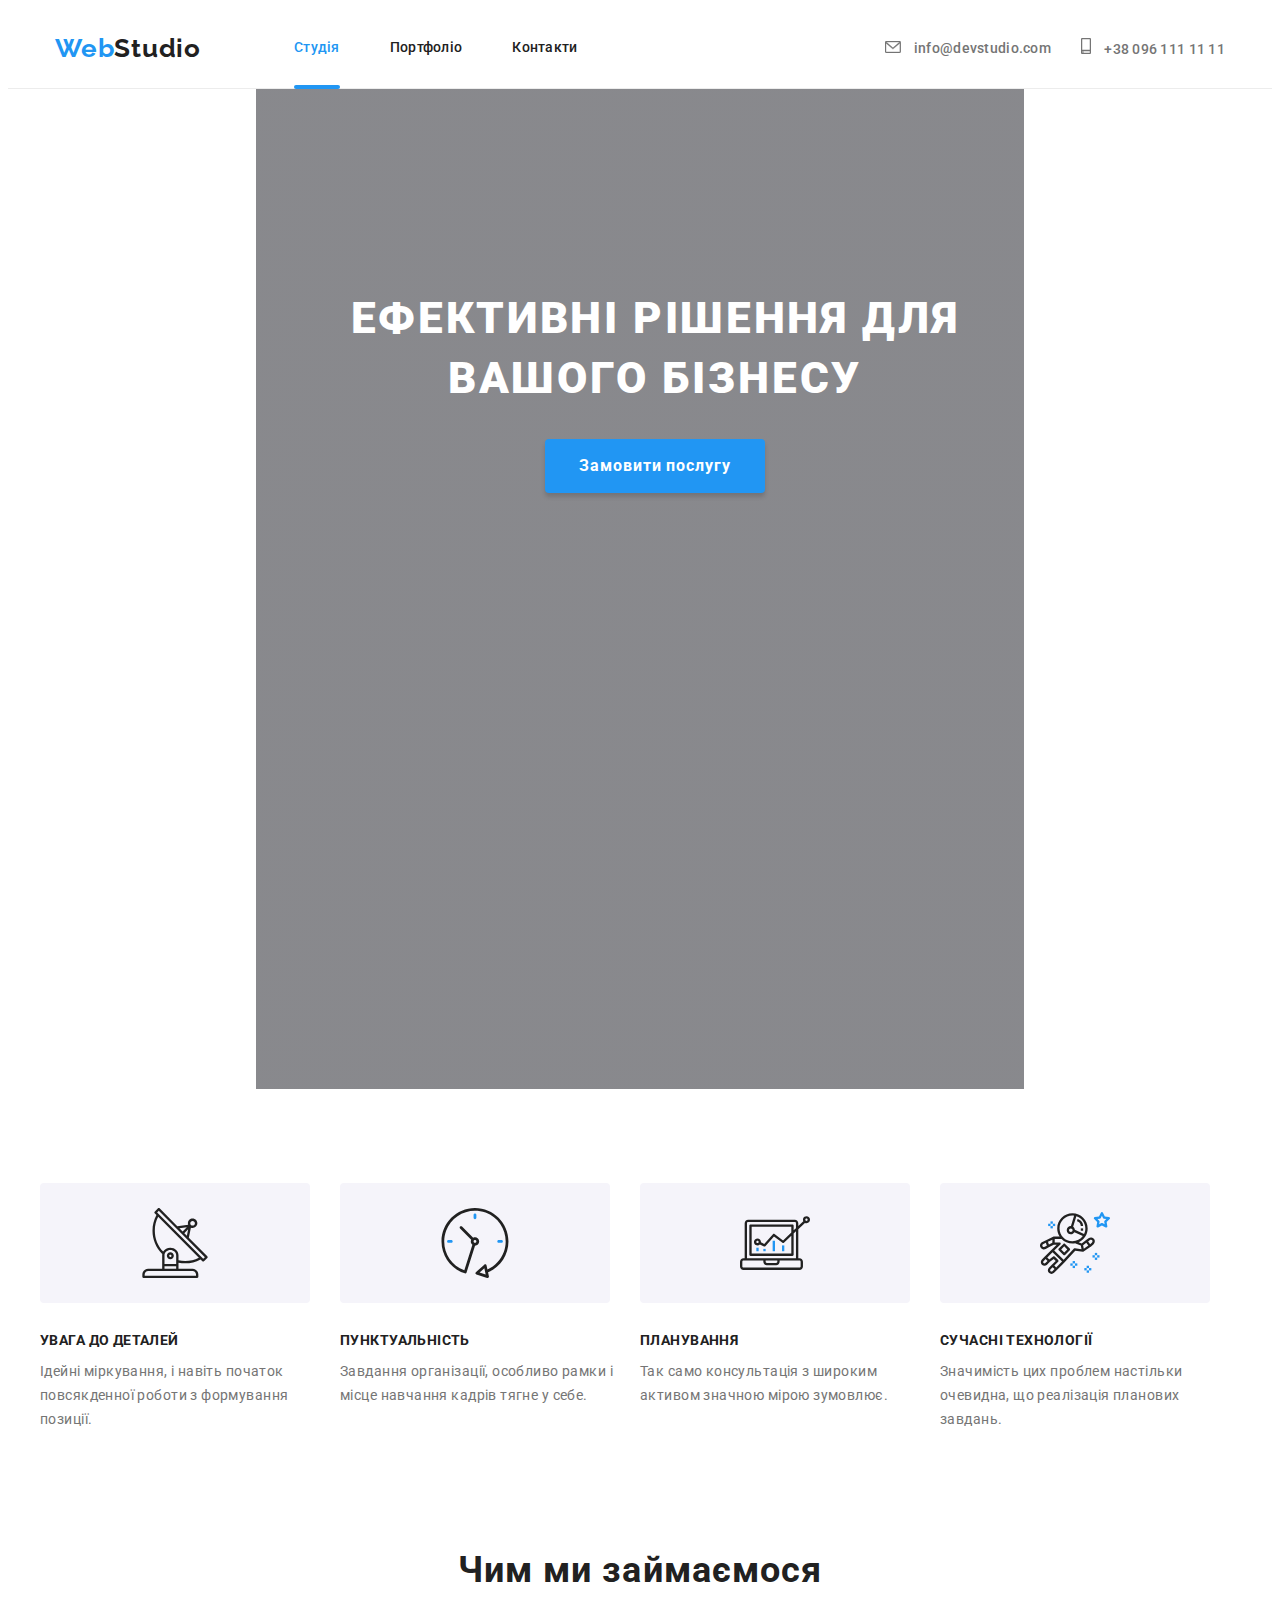
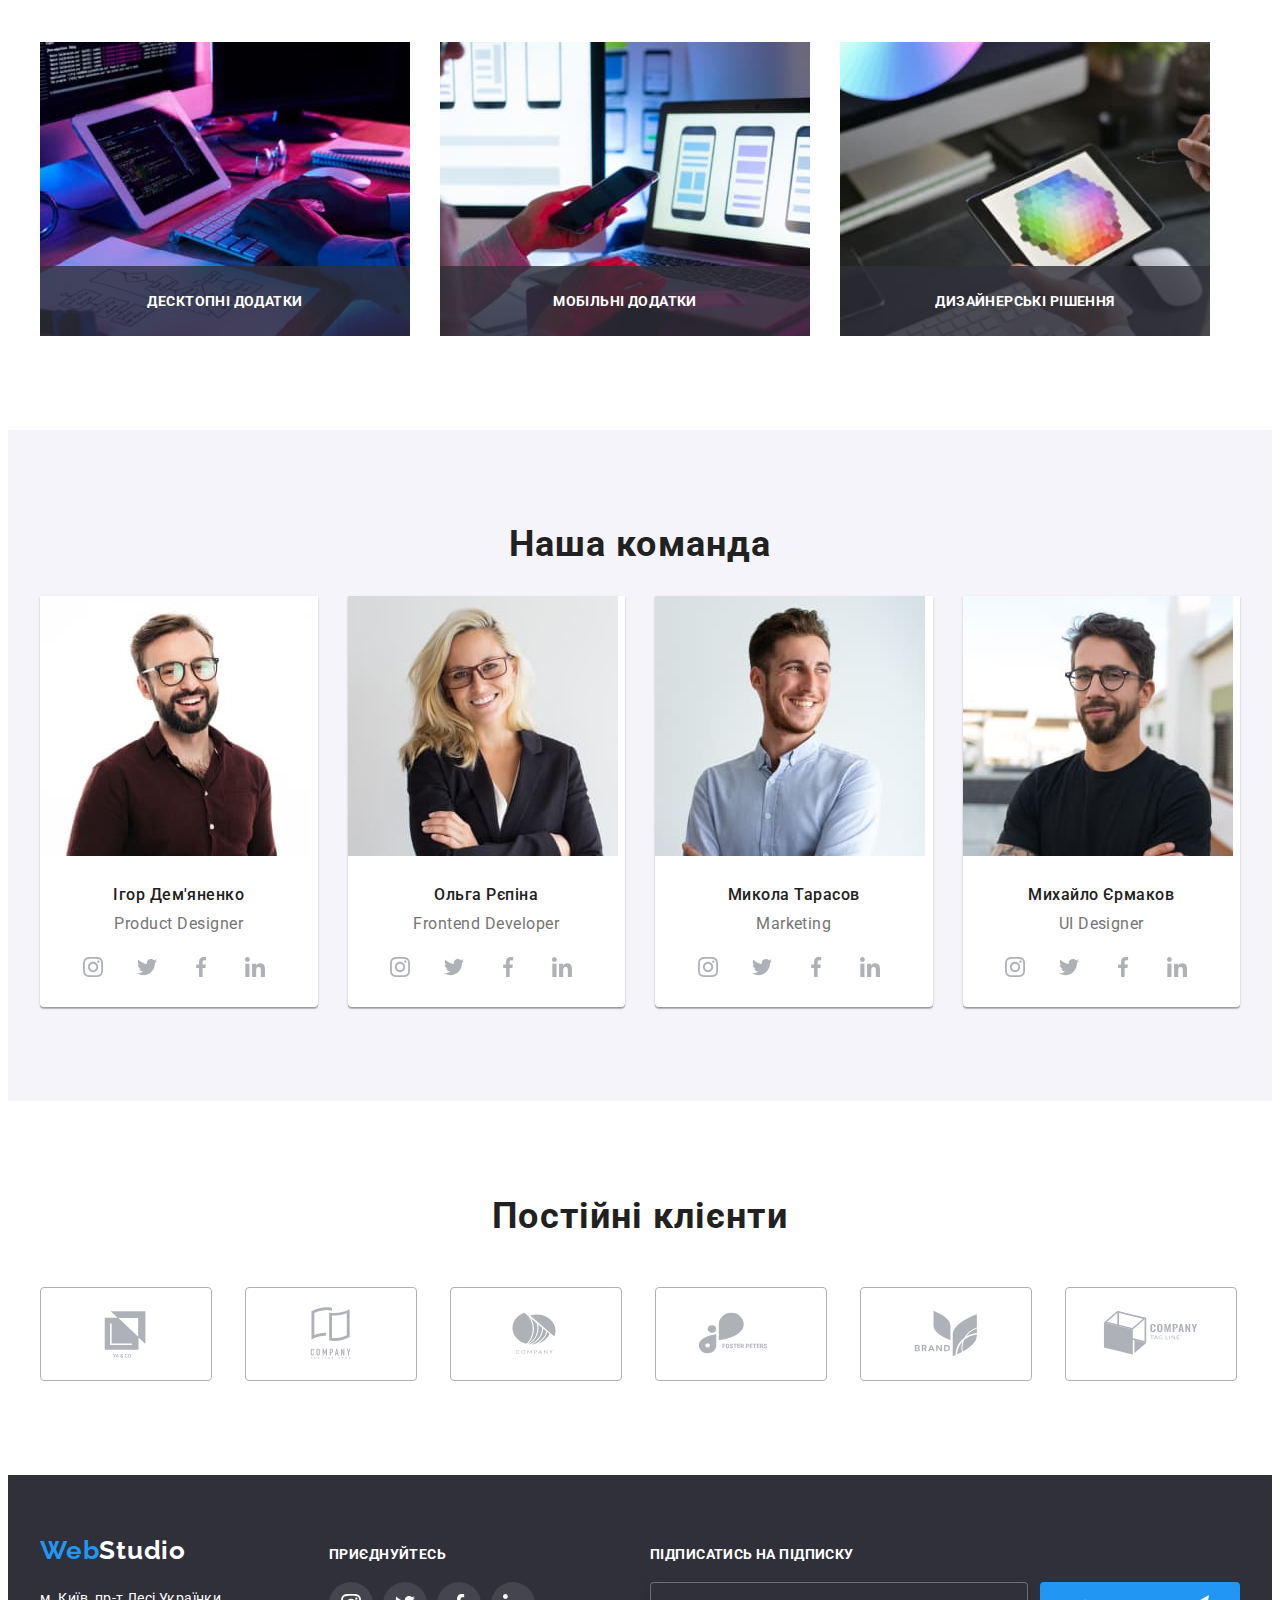
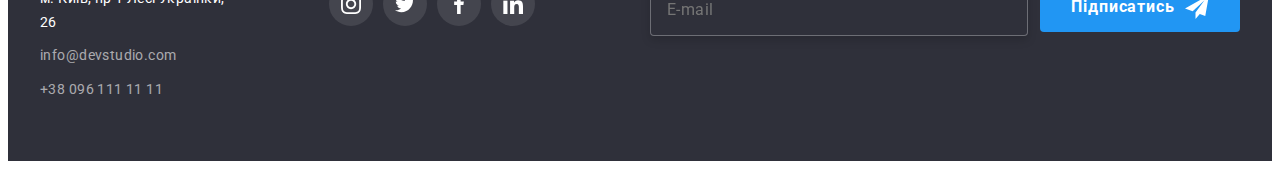
==== commit 9b946d8b: "corected mob" ====
--- a/index.html
+++ b/index.html
@@ -21,33 +21,35 @@
   </head>
   <body>
     <header class="header">
-      <div class="page-header-container">
-        <nav class="navigation">
-          <a href="/" class="navigation-logo"><span class="navigation-logos">Web</span>Studio</a>
-          <ul class="navigation-site-nav-list">
-            <li><a href="#" class="link-s current">Студія</a></li>
-            <li><a href="./portfolio.html" class="link">Портфоліо</a></li>
-            <li><a href="#" class="link">Контакти</a></li>
+      <div class="container">
+       <div class="cont-items">
+          <nav class="navigation">
+            <a href="/" class="navigation-logo"><span class="navigation-logos">Web</span>Studio</a>
+            <ul class="navigation-site-nav-list">
+              <li><a href="#" class="link-s current">Студія</a></li>
+              <li><a href="./portfolio.html" class="link">Портфоліо</a></li>
+              <li><a href="#" class="link">Контакти</a></li>
+            </ul>
+          </nav>
+          <ul class="contacts-list-h">
+            <li class="letter-telefon">
+              <a href="mailto:info@devstudio.com" class="link-mail">
+                <svg class="icon icon-envelope" width="16" height="12">
+                <use xlink:href="./images/icons.svg#icon-envelope"></use>
+                </svg>
+                info@devstudio.com
+              </a>
+            </li>
+            <li class="letter-telefon">
+              <a href="tel:+380961111111" class="linktel">
+               <svg class="icon icon-smartphone" width="10" height="16">
+              <use xlink:href="./images/icons.svg#icon-smartphone" width="10" height="16"></use>
+               </svg>
+                +38 096 111 11 11
+              </a>
+            </li>
           </ul>
-        </nav>
-        <ul class="contacts-list-h">
-          <li class="letter-telefon">
-            <a href="mailto:info@devstudio.com" class="link-mail">
-              <svg class="icon icon-envelope" width="16" height="12">
-              <use xlink:href="./images/icons.svg#icon-envelope"></use>
-              </svg>
-              info@devstudio.com
-            </a>
-          </li>
-          <li class="letter-telefon">
-            <a href="tel:+380961111111" class="linktel">
-             <svg class="icon icon-smartphone" width="10" height="16">
-            <use xlink:href="./images/icons.svg#icon-smartphone" width="10" height="16"></use>
-             </svg>
-              +38 096 111 11 11
-            </a>
-          </li>
-        </ul>
+       </div>
         <button class="navigation__menu--open-button" type="button" data-menu-open="">
           <svg class="navigation__menu--open-icon" width="40" height="40">
             <use href="./images/icons.svg#icon-open-menu"></use>
--- a/css/main.min.css
+++ b/css/main.min.css
@@ -1 +1 @@
-.navigation{display:flex;align-items:center}.navigation-site-nav-list{display:flex;gap:50px;margin-right:93px;margin-left:93px}.navigation-logo:focus,.navigation-logo{color:var(--title-text-color);text-decoration:none;font-family:"Raleway";font-style:normal;font-weight:700;font-size:26px;line-height:1.19;letter-spacing:.03em}.navigation-logos{color:var(--accent-color);-nev-accent:#2196f3}.header{border-bottom:1px solid #ececec}.link-s,li{text-decoration:none;list-style:none}.link-s.current,.link-p.current{color:var(--accent-color)}.linktel:hover,.linktel:focus,.linktel-s:hover,.linktel-s:focus,.link-mail:hover,.link-mail:focus,.navigation-site-nav-list>.link:hover,.navigation-site-nav-list>.link:focus,.link-p:hover,.link-p:focus{color:var(--accent-color);text-decoration:none}.link-p,.link-s,.link{position:relative;color:var(--title-text-color);font-weight:500;font-size:14px;line-height:1.14;letter-spacing:.02em;text-decoration:none}.current::after{content:"";position:absolute;display:block;width:100%;height:4px;background-color:#2196f3;left:0;bottom:-1px;opacity:1;border-radius:2px;transition:opacity 250ms cubic-bezier(0.4, 0, 0.2, 1)}.link-mail,.linktel{color:var(--text-color);font-weight:500;font-size:14px;line-height:1.14;letter-spacing:.02em;text-decoration:none}.link-s{display:flex;padding:32px 0;transition:color 250ms cubic-bezier(0.4, 0, 0.2, 1)}.link-s:hover,.link-s:focus{color:var(--accent-color)}.link{display:flex;padding:32px 0;transition:color 250ms cubic-bezier(0.4, 0, 0.2, 1)}.link:hover,.link:focus{color:var(--accent-color)}.link-p{display:flex;padding:32px 0;transition:color 250ms cubic-bezier(0.4, 0, 0.2, 1)}.link-p:hover,.link-p:focus{color:var(--accent-color)}@media screen and (min-width: 1200px){.link-mail{padding:10px 0;align-items:center;transition:color 250ms cubic-bezier(0.4, 0, 0.2, 1)}}@media screen and (min-width: 1200px){.linktel{padding:32px 0;align-items:center;transition:color 250ms cubic-bezier(0.4, 0, 0.2, 1)}}.icon{fill:currentColor}.link-mail>.icon-envelope{stroke:currentColor;margin-right:10px}.linktel>.icon-smartphone{stroke:currentColor;margin-right:10px}.icon-smartphone:link:hover.icon{color:var(--accent-color)}@media screen and (max-width: 768px){.navigation-site-nav-list,.contacts-list-h{display:none}}@media screen and (min-width: 768px){.navigation-site-nav-list,.contacts-list-h{display:block}}.navigation__menu--open-button{display:flex;padding:0;width:40px;height:40px;align-items:center;background-color:rgba(0,0,0,0);border:rgba(0,0,0,0);cursor:pointer;margin-left:auto}@media screen and (min-width: 768px){.navigation__menu--open-button{display:none}}@media screen and (min-width: 1200px){.navigation-site-nav-list{display:flex}}@media screen and (min-width: 768px){.navigation-site-nav-list{display:block}}.navigation__menu--open-icon{cursor:pointer;box-sizing:border-box}.is-hidden{opacity:0;visibility:hidden;pointer-events:none}.mobile-menu{top:0;background-color:var(--primary-white-color);width:100vw;height:100vh;z-index:1}@media screen and (min-width: 768px){.mobile-menu{display:none}}.mobile-menu__container{position:absolute;display:flex;flex-direction:column;justify-content:space-between;height:100%;padding:38px 40px;margin:0 auto;overflow:auto}@media screen and (min-width: 768px){.mobile-menu__container{display:none}}.mobile-menu__close-btn{position:absolute;display:flex;align-items:center;color:var(--secondary-text-color);background-color:rgba(0,0,0,0);border:rgba(0,0,0,0);padding:0;top:10px;right:15px;width:40px;height:40px;cursor:pointer}.mobile-menu__close-icon{fill:currentcolor}.mobile-menu__list list{margin-bottom:70px;gap:32px;font-weight:500;font-size:36px;line-height:1.175;letter-spacing:.02em}.mobile-menu__item:not(:last-child){margin-bottom:32px}.mobile-menu__link--current{position:relative;font-weight:500;text-decoration:none;font-size:30px;line-height:1.16;letter-spacing:.02em;color:var(--accent-color)}@media screen and (min-width: 480px){.mobile-menu__link--current{font-size:40px;line-height:1.18;text-align:center;letter-spacing:.02em;position:relative;text-decoration:none}}.mobile-contacts{margin-bottom:64px}.list{list-style:none}.header{border-bottom:1px solid #ececec}@media screen and (min-width: 320px){.contacts-list-h{display:none}}@media screen and (min-width: 768px){.contacts-list-h{display:block;gap:10px;margin-left:auto}}@media screen and (min-width: 1200px){.contacts-list-h{display:flex;flex-direction:row;align-items:center;gap:30px;margin-left:auto}}@media screen and (min-width: 768px){.navigation-site-nav-list{display:flex;align-items:center;justify-content:center;gap:50px}}.navigation{display:flex;align-items:center}.header{border-bottom:1px solid #ececec}.navigation-logo:focus,.navigation-logo{color:var(--title-text-color);text-decoration:none;font-family:"Raleway";font-style:normal;font-weight:700;font-size:26px;line-height:1.19;letter-spacing:.03em}.navigation-logos{color:var(--accent-color);-nev-accent:#2196f3}.link-p,.link-s,.link{position:relative;color:var(--title-text-color);font-weight:500;font-size:14px;line-height:1.14;letter-spacing:.02em;text-decoration:none}:root{--primary-text-color: rgba(0, 0, 0, 0.8);--title-text-color: #212121;--text-color: #757575;--accent-color: #2196f3;--primary-white-color: #ffffff;--font-family: "Roboto", sans-serif;--bg-herro: #2f303a;--bg-team: #f5f4fa;--button-activ: #188ce8;--footer-text-color: rgba(255, 255, 255, 0.6)}@media screen and (min-width: 1200px){header>.container .container{max-width:1200px;padding-left:15px;padding-right:15px;margin:0 auto;align-items:center}}@media screen and (min-width: 768px){header>.container .container{max-width:768px;align-items:center}}@media screen and (min-width: 480px){.container{max-width:480px;padding-left:15px;padding-right:15px;margin:0 auto;align-items:center}}.page-header-container{display:flex;align-items:center}.container{width:100%;padding-left:15px;padding-right:15px;margin:0 auto}@media screen and (min-width: 480px){.container{max-width:480px}}@media screen and (min-width: 768px){.container{max-width:768px}}@media screen and (min-width: 1200px){.container{max-width:1200px}}.product{overflow:hidden}.produkt-thumb{position:relative}.produkt-text{padding:63px 24px;font-family:"Roboto";font-style:normal;font-weight:400;font-size:18px;line-height:28px;letter-spacing:.03em;color:var(--primary-white-color)}.produkt-overlay{position:absolute;left:0;top:1px;width:100%;height:100%;background-color:rgba(33,150,243,.9);transform:translateY(100%);transition:transform 250ms cubic-bezier(0.4, 0, 0.2, 1)}.pcarts:hover .produkt-overlay{transform:translateY(0)}.produkt-thumb::before{display:inline-block;top:0;left:0;width:100%;height:100%;background-color:rgba(33,150,243,.9);transform:translateY(100%);transition:transform 250ms cubic-bezier(0.4, 0, 0.2, 1)}.pcarts:hover .produkt-thumb::before{transform:translateY(0)}.bg-hero{background:var(--bg-herro);max-width:480px;text-align:center;padding-top:118px;padding-bottom:118px;margin:0 auto;background-color:#c4c4c4;background-image:linear-gradient(rgba(47, 48, 58, 0.4), rgba(47, 48, 58, 0.4)),url(../images/hero-mob-1x.jpg);background-repeat:no-repeat;background-position:center;background-size:cover}.h-title{font-weight:900;font-size:44px;line-height:1.36;text-align:center;letter-spacing:.06em;text-transform:uppercase;color:var(--primary-white-color)}.button-primary:hover,.button-primary:focus{background-color:var(--button-activ);color:var(--primary-white-color)}.button-primary{font-family:var(--font-family);font-style:normal;font-weight:700;font-size:16px;line-height:1.87;letter-spacing:.06em;cursor:pointer;box-shadow:0px 4px 4px rgba(0,0,0,.15);border-radius:4px;color:var(--primary-white-color);background-color:var(--accent-color);border-color:rgba(0,0,0,0);padding:10px 32px;margin:0;transition:background-color 250ms cubic-bezier(0.4, 0, 0.2, 1)}.h-title{text-align:center;max-width:796px;margin-top:200px;margin:0 auto;margin-bottom:30px}@media screen and (min-width: 1200px){.h-title{font-size:44px;line-height:1.36;max-width:696px}}@media screen and (min-width: 1200px)and (min-device-pixel-ratio: 2),screen and (min-width: 1200px)and (-webkit-min-device-pixel-ratio: 2),screen and (min-width: 1200px)and (min-resolution: 192dpi),screen and (min-width: 1200px)and (min-resolution: 2dppx){.bg-hero .bg-hero{background-image:linear-gradient(rgba(47, 48, 58, 0.4), rgba(47, 48, 58, 0.4)),url(../images/hero-img-2x.jpg)}}@media screen and (min-width: 1200px){.bg-hero .bg-hero{max-width:1600px;height:600px;padding-top:200px;padding-bottom:200px;background-image:linear-gradient(rgba(47, 48, 58, 0.4), rgba(47, 48, 58, 0.4)),url(../images/hero-img-1x.jpg)}}@media screen and (min-width: 768px)and (min-device-pixel-ratio: 2),screen and (min-width: 768px)and (-webkit-min-device-pixel-ratio: 2),screen and (min-width: 768px)and (min-resolution: 192dpi),screen and (min-width: 768px)and (min-resolution: 2dppx){.bg-hero .bg-hero{background-image:linear-gradient(rgba(47, 48, 58, 0.4), rgba(47, 48, 58, 0.4)),url(../images/hero-tab-2x.jpg)}}@media screen and (min-width: 768px){.bg-hero .bg-hero{max-width:768px;background-image:linear-gradient(rgba(47, 48, 58, 0.4), rgba(47, 48, 58, 0.4)),url(../images/hero-tab-1x.jpg)}}@media(min-device-pixel-ratio: 2),(-webkit-min-device-pixel-ratio: 2),(min-resolution: 192dpi),(min-resolution: 2dppx){.bg-hero{background-image:linear-gradient(rgba(47, 48, 58, 0.4), rgba(47, 48, 58, 0.4)),url(../images/hero-mob-2x.jpg)}}.title{margin-bottom:10px}.bg-hero{text-align:center}.overlay{max-width:1600px;padding-top:200px;padding-bottom:200px;margin-left:auto;margin-right:auto;background-color:#c4c4c4;background-image:linear-gradient(to right, rgba(47, 48, 58, 0.4), rgba(47, 48, 58, 0.4)),url("../images/hero.jpg");background-size:cover;background-repeat:no-repeat;align-items:center}.backdrop{position:fixed;top:0;left:0;width:100%;height:100%;background-color:rgba(0,0,0,.2);opacity:1;transition:opacity 250ms cubic-bezier(0.4, 0, 0.2, 1),visibility 250ms cubic-bezier(0.4, 0, 0.2, 1)}@media screen and (min-width: 320px)and (min-width: 480px){.our-describe{padding-top:60px;padding-bottom:60px}}@media screen and (min-width: 1200px){.our-describe{padding-top:94px}}.visually-hidden{position:absolute;width:1px;height:1px;margin:-1px;border:0;padding:0;white-space:nowrap;-webkit-clip-path:inset(100%);clip-path:inset(100%);clip:rect(0 0 0 0);overflow:hidden}@media screen and (max-width: 767px){.skills .title{text-align:center;font-size:14px;line-height:1.14;letter-spacing:.03em;text-transform:uppercase;margin-bottom:10px}}@media screen and (min-width: 1200px){.skills .title{font-weight:700;font-size:14px;line-height:1.14;letter-spacing:.03em;text-transform:uppercase;color:var(--title-text-color)}}.skills .skil{font-size:14px;line-height:1.72;letter-spacing:.03em;color:var(--text-color)}.box{width:100%;height:120px;margin-bottom:30px;display:flex;justify-content:center;align-items:center;background-color:#f5f4fa;border-radius:4px}@media screen and (min-width: 320px)and (min-width: 480px){.box{width:450px}}@media screen and (min-width: 768px){.box{width:354px}}@media screen and (min-width: 1200px){.box{width:270px}}@media screen and (min-width: 768px){.skills{display:flex;flex-wrap:wrap}}@media screen and (min-width: 1200px){.skills{flex-wrap:nowrap}}@media screen and (min-width: 320px)and (min-width: 480px){.list-skills{flex-basis:calc((100% - 30px)/2);width:100%}}@media screen and (min-width: 768px){.list-skills{flex-basis:calc((100% - 60px)/2);width:100%}}@media screen and (min-width: 1200px){.list-skills{flex-basis:calc(100% - 90px)/4;width:100%}}.icon-antenna-1{width:70px;height:70px;align-items:center}.box>.icon{display:flex;background-repeat:no-repeat;gap:30px;align-items:center}.icon-clock-1{width:70px;height:70px;cursor:pointer}.icon-diagram-1{width:70px;height:70px;cursor:pointer}.icon-astronaut-1{width:70px;height:70px;cursor:pointer}.overlay{max-width:1600px;padding-top:200px;padding-bottom:200px;margin-left:auto;margin-right:auto;background-color:#c4c4c4;background-image:linear-gradient(to right, rgba(47, 48, 58, 0.4), rgba(47, 48, 58, 0.4)),url("../images/mobile-hero-2x.jpg");background-size:cover;background-repeat:no-repeat;align-items:center}@media(min-device-pixel-ratio: 2),(-webkit-min-device-pixel-ratio: 2),(min-resolution: 192dpi),(min-resolution: 2dppx){.overlay{background-image:linear-gradient(rgba(47, 48, 58, 0.4), rgba(47, 48, 58, 0.4)),url("../images/mobile-hero-1x.jpg")}}@media screen and (min-width: 1200px){.overlay{max-width:1600px;height:600px;padding-top:200px;padding-bottom:200px;background-image:linear-gradient(rgba(47, 48, 58, 0.4), rgba(47, 48, 58, 0.4)),url("../images/desktop-hero-1x.jpg")}}@media screen and (min-width: 1200px)and (min-width: 1200px)and (min-device-pixel-ratio: 2),screen and (min-width: 1200px)and (min-width: 1200px)and (-webkit-min-device-pixel-ratio: 2),screen and (min-width: 1200px)and (min-width: 1200px)and (min-resolution: 192dpi),screen and (min-width: 1200px)and (min-width: 1200px)and (min-resolution: 2dppx){.overlay{background-image:linear-gradient(rgba(47, 48, 58, 0.4), rgba(47, 48, 58, 0.4)),url("../images/desktop-hero-2x.jpg")}}@media screen and (min-width: 768px){.overlay{max-width:768px;background-image:linear-gradient(rgba(47, 48, 58, 0.4), rgba(47, 48, 58, 0.4)),url("../images/hero-tab-1x.jpg")}}@media screen and (min-width: 768px)and (min-device-pixel-ratio: 2),screen and (min-width: 768px)and (-webkit-min-device-pixel-ratio: 2),screen and (min-width: 768px)and (min-resolution: 192dpi),screen and (min-width: 768px)and (min-resolution: 2dppx){.overlay{background-image:linear-gradient(rgba(47, 48, 58, 0.4), rgba(47, 48, 58, 0.4)),url("../images/hero-tab-2x.jpg")}}.work .working{font-weight:700;font-size:36px;line-height:1.16;text-align:center;letter-spacing:.03em;color:var(--title-text-color)}.work{padding-top:59px;padding-bottom:94px}@media screen and (max-width: 768px){.work{display:none}}@media screen and (max-width: 1200px){.work{display:none}}.working{text-align:center}.forimages{display:flex;gap:30px;margin-top:50px}.picture{position:relative;display:block;gap:30px;max-width:100%;background:url(16166.jpg);border-radius:0px}.job-overlay{position:absolute;display:flex;width:370px;height:70px;left:0;bottom:0;background-color:rgba(47,48,58,.8);align-items:center;margin-left:auto;margin-right:auto}.j-o-title{margin-left:auto;margin-right:auto;font-family:"Roboto";font-style:normal;font-weight:700;font-size:14px;line-height:16px;text-align:center;letter-spacing:.03em;text-transform:uppercase;color:#fff}.person .name{font-weight:500;font-size:16px;line-height:1.18;letter-spacing:.03em;color:var(--title-text-color)}.person{background-color:#fff}.person-work{font-weight:400;font-size:16px;line-height:1.18;letter-spacing:.03em;color:var(--text-color)}.list-buttons .butone:hover,.list-buttons .butone:focus,.list-buttons .but:hover,.list-buttons .but:focus{color:#fff;background-color:var(--accent-color)}.team{background:var(--bg-team)}@media screen and (min-width: 320px)and (min-width: 480px){.team{padding-top:60px;padding-bottom:60px}}@media screen and (min-width: 1200px){.team{padding-top:94px;padding-bottom:94px}}@media screen and (min-width: 320px)and (min-width: 480px){.team-title:focus,.team-title{font-size:28px;line-height:1.18;text-align:center;letter-spacing:.03em;margin-bottom:30px}}@media screen and (min-width: 1200px){.team-title:focus,.team-title{font-weight:700;font-size:36px;line-height:1.16;text-align:center;letter-spacing:.03em;color:#212121}}@media screen and (min-width: 768px){.carts{flex-basis:calc((100% - 30px)/2)}}@media screen and (min-width: 320px)and (min-width: 480px){.carts{display:flex;flex-wrap:wrap;gap:30px;justify-content:center}}@media screen and (min-width: 1200px){.carts{width:1200px;display:flex;justify-content:center;gap:30px;flex-wrap:nowrap}}@media screen and (min-width: 1200px){.person{width:100%;text-align:center}}@media screen and (min-width: 768px){.person .person{flex-basis:calc((100% - 30px)/2);justify-content:center}}@media screen and (min-width: 480px){.person .person{flex-basis:calc((100% - 30px)/2);justify-content:center}}@media screen and (min-width: 480px){.namec{width:100%;padding-top:30px;padding-bottom:30px;text-align:center}}@media screen and (min-width: 768px){.namec .namec{flex-basis:calc((100% - 30px)/2);text-align:center}}@media screen and (min-width: 1200px){.namec{width:100%;text-align:center}}.person-work{margin-top:10px}.person{box-shadow:0px 1px 3px rgba(0,0,0,.12),0px 1px 1px rgba(0,0,0,.14),0px 2px 1px rgba(0,0,0,.2);border-radius:0px 0px 4px 4px}@media screen and (min-width: 1200px){.icons-cart-list{display:flex;justify-content:center}}@media screen and (min-width: 768px){.icons-cart-list{display:flex;justify-content:center}}@media screen and (min-width: 480px){.icons-cart-list{display:flex;justify-content:center;align-items:center}}@media screen and (min-width: 320px){.icons-cart-list{display:flex;justify-content:center;align-items:center}}.icon-listc{display:flex;fill:#afb1b8;height:44px;width:44px;margin-right:10px}.icons-link:hover,.icons-link:focus{background-color:var(--accent-color);fill:#fff}.icons-link{display:flex;width:44px;height:44px;padding:12px;fill:#afb1b8;background-repeat:no-repeat;background-position:center;border-radius:50%;align-items:center;justify-content:center;transition:background-color 250ms cubic-bezier(0.4, 0, 0.2, 1),fill 250ms cubic-bezier(0.4, 0, 0.2, 1)}.icon .icon-instagram-2{width:20px;height:20px;cursor:pointer;align-content:center;vertical-align:middle;color:#afb1b8}.icon-twitter-1{width:20px;height:20px;cursor:pointer;align-content:center;vertical-align:middle;color:#afb1b8}.icon-facebook-1{width:20px;height:20px;cursor:pointer;align-content:center;vertical-align:middle;color:#afb1b8}.icon-linkedin-1{width:20px;height:20px;background-image:url("./images/icon-linkedin-1.svg");cursor:pointer;align-content:center;vertical-align:middle;color:#afb1b8}@media screen and (min-width: 480px){.clients{padding-top:60px;padding-bottom:60px}}@media screen and (min-width: 1200px){.clients{padding-top:94px;padding-bottom:94px}}@media screen and (min-width: 480px){.clients-title{font-size:28px;line-height:1.18;text-align:center;letter-spacing:.03em;margin-bottom:30px}}@media screen and (min-width: 1200px){.clients-title{font-family:"Roboto";font-style:normal;font-weight:700;font-size:36px;line-height:42px;text-align:center;letter-spacing:.03em;color:#212121;margin-bottom:50px}}@media screen and (min-width: 480px){.client-list{display:flex;gap:30px;flex-wrap:wrap;justify-content:center}}@media screen and (min-width: 1200px){.client-list{display:flex;gap:30px;justify-content:center;text-align:center;margin-left:auto;margin-right:auto;flex-wrap:nowrap}}.client-link{display:flex;width:170px;height:92px;border:1px solid #afb1b8;fill:#afb1b8;border-radius:4px;justify-content:center;align-items:center;transition:border 250ms cubic-bezier(0.4, 0, 0.2, 1),fill 250ms cubic-bezier(0.4, 0, 0.2, 1)}.client-link:hover,.client-link:focus{fill:var(--accent-color);border:1px solid var(--accent-color)}.icon-Logo-1{width:106px;height:60px}.icon-Logo-2{width:106px;height:60px}.icon-Logo-3{width:106px;height:60px}.icon-Logo-4{width:106px;height:60px}.icon-Logo-5{width:106px;height:60px}.icon-Logo{width:106px;height:60px}@media screen and (min-width: 1200px){.client-item{width:100%;text-align:center}}@media screen and (min-width: 768px){.client-item .client-item{flex-basis:calc((100% - 30px)/2);text-align:center}}@media screen and (min-width: 480px){.client-item .client-item{width:100%;padding-top:30px;padding-bottom:30px;text-align:center}}@media screen and (min-width: 320px)and (min-width: 480px){.footer{text-align:center;width:100%;padding-top:60px;padding-bottom:60px;max-width:100%;margin:0 auto}}@media screen and (min-width: 1200px){.footer{display:flex;background:var(--bg-herro);padding-top:60px;padding-bottom:60px}}@media screen and (min-width: 320px)and (min-width: 480px){.footer-fortwo{text-align:center;width:100%;margin-bottom:60px}}@media screen and (min-width: 1200px){.footer-fortwo{width:100%;text-align:left;margin-bottom:0}}@media screen and (min-width: 480px){.container-f{display:flex;flex-wrap:wrap}}@media screen and (min-width: 1200px){.container-f{display:flex;width:1200px;padding-left:15px;padding-right:15px;margin:0 auto;align-items:baseline;flex-wrap:nowrap}}.flogo{font-family:"Raleway";font-style:normal;font-weight:700;font-size:26px;line-height:1.19;letter-spacing:.03em;color:var(--primary-white-color);list-style:none;text-decoration:none}.list-adres:hover,.list-adres:focus,.list-mail:hover,.list-mail:focus,.list-tel:hover,.list-tel:focus{color:var(--accent-color)}.list-adres{font-family:"Roboto";font-style:normal;font-weight:400;font-size:14px;line-height:1.72;letter-spacing:.03em;color:var(--primary-white-color);text-decoration:none;transition:color 250ms cubic-bezier(0.4, 0, 0.2, 1)}.list-mail,.list-tel{font-style:normal;font-size:14px;line-height:1.72;letter-spacing:.03em;color:var(--footer-text-color);text-decoration:none;transition:color 250ms cubic-bezier(0.4, 0, 0.2, 1)}.footer{background-color:var(--bg-herro)}.footer-adres{font-family:"Roboto";font-style:normal;font-weight:400;font-size:14px;line-height:1.7;letter-spacing:.03em;color:var(--primary-white-color);text-decoration:none}.footer-mail:hover,.footer-mail:focus,.footer-tel:hover,.footer-tel:focus{color:var(--accent-color)}.footer-mail,.footer-tel{font-family:"Roboto";font-style:normal;font-weight:400;font-size:14px;line-height:1.7;letter-spacing:.03em;color:var(--footer-text-color);text-decoration:none}h1,h2,h3,h4,h5,h6{margin:0}ul,ol,p{margin:0;padding-left:0}img{display:block;max-width:100%}.addresfoot{margin-top:20px}.contacts-footer{gap:9px}.contacts-footer:not(:last-child){margin-bottom:9px}.address{margin-top:20px}.footerlist{padding-left:30px}@media screen and (min-width: 320px)and (min-width: 480px){.footer-icons-link{text-align:center;width:100%;margin-bottom:60px}}@media screen and (min-width: 1200px){.footer-icons-link{display:flex;margin-left:72px;flex-direction:column;flex-wrap:wrap;align-content:center}}@media screen and (min-width: 320px)and (min-width: 480px){.foter-link-title{font-weight:700;font-size:14px;line-height:1.14;letter-spacing:.03em;text-transform:uppercase;color:var(--primary-white-color);margin-bottom:20px}}@media screen and (min-width: 1200px){.foter-link-title{font-family:"Roboto";font-style:normal;font-weight:700;font-size:14px;line-height:16px;letter-spacing:.03em;text-transform:uppercase;color:#fff;margin-bottom:20px}}.footer-link-list{display:flex;justify-content:center;gap:10px}.footer-link-item{display:flex;width:44px;height:44px;background-repeat:no-repeat;background-position:center;background-color:rgba(255,255,255,.1);border-radius:50%;align-items:center;justify-content:center}.f-s-link{display:flex;height:43px;width:43px;border-radius:50%;align-items:center;justify-content:center;fill:#fff;transition:background-color 250ms cubic-bezier(0.4, 0, 0.2, 1)}.f-s-link:hover{background-color:var(--accent-color)}.f-s-link:focus{background-color:var(--accent-color)}.f-s-link .icon-instagram-2{width:20px;height:20px;cursor:pointer;fill:#fff}.f-s-link .icon-twitter-1{width:20px;cursor:pointer;fill:#fff}.f-s-link .icon-facebook-1{height:20px;fill:#fff;cursor:pointer}.f-s-link .icon-linkedin-1{height:20px;cursor:pointer;fill:#fff;width:20px}.form-email{margin-left:93px}.foter-link-tit{font-family:"Roboto";font-style:normal;font-weight:700;font-size:14px;line-height:16px;letter-spacing:.03em;text-transform:uppercase;color:#fff;margin-bottom:20px;align-items:center;justify-content:center}@media screen and (min-width: 320px)and (min-width: 480px){.form-button-foot{text-align:center;width:100%}}@media screen and (min-width: 1200px){.form-button-foot{gap:10px;margin-left:115px}}.input-mail{width:358px;height:50px;padding-left:16px;border:1px solid rgba(255,255,255,.3);filter:drop-shadow(0px 4px 4px rgba(0, 0, 0, 0.15));border-radius:4px;background-color:#2f303a;font-family:"Roboto";font-style:normal;font-weight:400;font-size:16px;line-height:20px;display:flex;align-items:center;letter-spacing:.03em;color:rgba(255,255,255,.6);outline:none}.input-mail:focus{border:1px solid rgba(255,255,255,.3)}.foot-em-bottom:hover,.foot-em-bottom:focus{background-color:var(--accent-color)}@media screen and (min-width: 320px)and (min-width: 480px){.form-pidp{display:flex;gap:12px;flex-wrap:wrap;justify-content:center}}@media screen and (min-width: 1200px){.form-pidp{display:flex;gap:12px}}.foot-em-bottom{display:flex;width:200px;height:50px;font-family:"Roboto";font-style:normal;font-weight:700;font-size:16px;line-height:30px;background-color:rgba(255,255,255,.1);border-radius:4px;align-items:center;justify-content:center;text-align:center;letter-spacing:.06em;color:#fff;cursor:pointer;border:none;background-color:#2196f3;transition:background-color 250ms cubic-bezier(0.4, 0, 0.2, 1)}.icon-icon-send{margin-left:10px}.is-hidden{visibility:hidden;opacity:0;pointer-events:none}.modal{position:absolute;padding:40px;position:absolute;min-height:581px;min-width:528px;top:50%;left:50%;visibility:visible;background-color:#fff;box-shadow:0px 1px 3px rgba(0,0,0,.12),0px 1px 1px rgba(0,0,0,.14),0px 2px 1px rgba(0,0,0,.2);border-radius:4px;transform:translate(-50%, -50%) scale(1);transition:transform 250ms cubic-bezier(0.4, 0, 0.2, 1),opacity 250ms cubic-bezier(0.4, 0, 0.2, 1)}.backdrop.is-hidden .modal{transform:translate(-50%, -50%) scale(0)}.backdrop{position:fixed;top:0;left:0;width:100%;height:100%;background-color:rgba(0,0,0,.2);opacity:1;transition:opacity 250ms cubic-bezier(0.4, 0, 0.2, 1),visibility 250ms cubic-bezier(0.4, 0, 0.2, 1)}.p-modal{display:flex;margin-top:130px;align-items:center;justify-content:center;font-family:"Roboto";font-style:normal;font-weight:700;font-size:18px;line-height:28px;letter-spacing:.03em;color:#4a0d50}.modal-svg{position:absolute;display:flex;align-items:center;justify-content:center;cursor:pointer;width:30px;height:30px;background-color:#fff;border:1px solid rgba(0,0,0,.1);border-radius:50%;transition:250ms var(--timing-function);right:8px;top:8px;background-repeat:no-repeat;background-position:center;color:#000}.close{width:11px;height:11px}.modal-svg:hover,.modal-svg:focus{fill:var(--accent-color)}.checkbox-label{cursor:pointer;display:flex;justify-content:center;align-items:center;gap:5px}.modal-form-checkbox{margin-top:25px}.checkbox-input{-webkit-appearance:none;-moz-appearance:none;appearance:none}.checkbox-icon{display:inline-block;width:16px;height:15px;border:2px solid #212121;border-radius:4px;margin-right:3px;transition:background-color 250ms cubic-bezier(0.4, 0, 0.2, 1)}.checkbox-input:checked+.checkbox-icon{border-color:#2196f3;background-color:#2196f3;background-image:url(../images/Vector.svg);background-size:contain;background-origin:border-box;transition:background-color 250ms cubic-bezier(0.4, 0, 0.2, 1)}.formlabel-name{font-size:12px;line-height:1.16;letter-spacing:.01em;color:var(--paragraph-color)}.form-item:not(:last-child){margin-bottom:12px}.modal-form-message,.modal-form-input{display:block;width:448px;height:40px;font-weight:400;font-size:14px;line-height:14px;letter-spacing:.01em;color:rgba(117,117,117,.5);border-radius:4px;border-color:rgba(33,33,33,.2);outline:rgba(0,0,0,0);transition:border-color var(--title-text-color)}.modal-form-input{position:relative;margin-top:4px;padding-left:40px}.modal-form-message:hover,.modal-form-message:focus,.form-field:hover,.form-field:focus,.modal-form-input:hover,.modal-form-input:focus{border-color:#2196f3;fill:#2196f3}.form-field{position:relative;margin-bottom:28px}.icon-phone-black-18dp-1,.icon-email-black-18dp-1,.icon-person-black-18dp-1{position:absolute;top:30px;height:18px;left:13px;margin-top:4px;margin-bottom:11px;transition:fill 250ms cubic-bezier(0.4, 0, 0.2, 1)}.modal-form-title{font-family:"Roboto";font-style:normal;font-weight:700;font-size:20px;line-height:23px;letter-spacing:.03em;color:#212121;margin-bottom:12px;text-align:center}.modal-form-message{width:448px;height:120px;border-radius:4px;margin-top:4px;font-family:"Roboto";font-style:normal;font-weight:400;font-size:14px;line-height:14px;letter-spacing:.01em;padding:12px 16px;color:rgba(117,117,117,.76);resize:none}.modal-form-link{color:var(--accent-color)}.modal-form-check{display:flex;align-items:center;justify-content:center;margin-top:12px}.titl-contract{color:#2196f3;background-color:rgba(0,0,0,0)}.titl-contract:hover,.titl-contract:focus{color:#fff;background-color:#2196f3}.modal-check{position:absolute;display:flex;border:2px solid #000;align-items:center;justify-content:center;margin-right:7px;width:16px;height:15px;border-radius:2px;cursor:pointer;pointer-events:none;transition:background-color 250ms cubic-bezier(0.4, 0, 0.2, 1)}.icon-Vector-5{width:11px;height:8px;top:50%;left:10px;margin-top:11px;margin-bottom:11px;transform:translateY(-50%);transition:fill 250ms cubic-bezier(0.4, 0, 0.2, 1)}.modal-form-submit{display:block;width:200px;height:50px;align-items:center;justify-content:center;min-width:200px;height:50px;font-weight:700;font-size:16px;line-height:1.88;letter-spacing:.06em;color:var(--primary-white-color);background-color:var(--accent-color);border:none;border-radius:4px;margin-top:30px;margin-left:auto;margin-right:auto;transition-property:background-color,fill;transition-timing-function:linear;cursor:pointer}.modal-form-submit:hover,.modal-form-submit:focus{background-color:#188ce8;transition:background-color 250ms cubic-bezier(0.4, 0, 0.2, 1)}.butone{font-family:var(--font-family);font-style:normal;font-weight:500;font-size:16px;line-height:1.62;letter-spacing:.03em;background-color:#f5f4fa;border-radius:4px;text-decoration:none;border-color:rgba(0,0,0,0);padding:6px 25px;cursor:pointer;transition:background-color 250ms cubic-bezier(0.4, 0, 0.2, 1),color 250ms cubic-bezier(0.4, 0, 0.2, 1),box-shadow 250ms cubic-bezier(0.4, 0, 0.2, 1)}body{background-color:var(--primary-white-color);color:var(--title-text-color);font-family:var(--font-family);letter-spacing:.03em;font-size:14px}.visually-hidden{position:absolute;width:1px;height:1px;margin:-1px;border:0;padding:0;white-space:nowrap;-webkit-clip-path:inset(100%);clip-path:inset(100%);clip:rect(0 0 0 0);overflow:hidden}.butone{font-family:var(--font-family);font-style:normal;font-weight:500;font-size:16px;line-height:1.62;letter-spacing:.03em;background-color:#f5f4fa;border-radius:4px;text-decoration:none;border-color:rgba(0,0,0,0);padding:6px 25px;cursor:pointer;transition:background-color 250ms cubic-bezier(0.4, 0, 0.2, 1),color 250ms cubic-bezier(0.4, 0, 0.2, 1),box-shadow 250ms cubic-bezier(0.4, 0, 0.2, 1)}.but{font-family:var(--font-family);font-style:normal;font-weight:500;font-size:16px;line-height:1.62;letter-spacing:.03em;background-color:#f5f4fa;border-radius:4px;text-decoration:none;border-color:rgba(0,0,0,0);padding:6px 22px;cursor:pointer;transition:background-color 250ms cubic-bezier(0.4, 0, 0.2, 1),color 250ms cubic-bezier(0.4, 0, 0.2, 1),box-shadow 250ms cubic-bezier(0.4, 0, 0.2, 1)}.namec{padding-top:30px;padding-bottom:30px}.cart-name{font-family:var(--font-family);font-weight:700;font-size:18px;line-height:2;letter-spacing:.06em;color:var(--title-text-color);text-decoration:none;margin-bottom:4px}.pcarts .text-cart{font-family:var(--font-family);font-size:16px;line-height:1.87;letter-spacing:.03em;color:var(--text-color);text-decoration:none}.pcarts{position:relative;display:block;text-decoration:none;transition:box-shadow 250ms cubic-bezier(0.4, 0, 0.2, 1)}.card-set{display:flex;padding:0;margin:0;flex-wrap:wrap;text-decoration:none}.card-set>.item-carts{flex-basis:calc((100% - 60px)/3)}.item-carts-item{padding:20px 24px;border-left:1px solid #eee;border-right:1px solid #eee;border-bottom:1px solid #eee}.card-set{gap:30px;display:flex;justify-content:center;text-decoration:none}.list-buttons{display:flex;gap:8px;justify-content:center;margin-bottom:50px}.allabout{padding:94px 0}.butone:hover,.but:hover{box-shadow:0px 1px 1px rgba(0,0,0,.12),0px 4px 4px rgba(0,0,0,.06),1px 4px 6px rgba(0,0,0,.16)}.butone:focus,.but:focus{box-shadow:0px 1px 1px rgba(0,0,0,.12),0px 4px 4px rgba(0,0,0,.06),1px 4px 6px rgba(0,0,0,.16)}.pcarts:hover{box-shadow:inset 0px 1px 1px rgba(0,0,0,.16),0px 4px 4px rgba(0,0,0,.06),1px 4px 6px rgba(0,0,0,.12)}.pcarts:focus{box-shadow:inset 0px 1px 1px rgba(0,0,0,.16),0px 4px 4px rgba(0,0,0,.06),1px 4px 6px rgba(0,0,0,.12)}/*# sourceMappingURL=main.min.css.map */+.navigation{display:flex;align-items:center}.navigation-site-nav-list{display:flex;gap:50px;margin-right:93px;margin-left:93px}.navigation-logo:focus,.navigation-logo{color:var(--title-text-color);text-decoration:none;font-family:"Raleway";font-style:normal;font-weight:700;font-size:26px;line-height:1.19;letter-spacing:.03em}.navigation-logos{color:var(--accent-color);-nev-accent:#2196f3}.header{border-bottom:1px solid #ececec}.link-s,li{text-decoration:none;list-style:none}.link-s.current,.link-p.current{color:var(--accent-color)}.linktel:hover,.linktel:focus,.linktel-s:hover,.linktel-s:focus,.link-mail:hover,.link-mail:focus,.navigation-site-nav-list>.link:hover,.navigation-site-nav-list>.link:focus,.link-p:hover,.link-p:focus{color:var(--accent-color);text-decoration:none}.link-p,.link-s,.link{position:relative;color:var(--title-text-color);font-weight:500;font-size:14px;line-height:1.14;letter-spacing:.02em;text-decoration:none}.current::after{content:"";position:absolute;display:block;width:100%;height:4px;background-color:#2196f3;left:0;bottom:-1px;opacity:1;border-radius:2px;transition:opacity 250ms cubic-bezier(0.4, 0, 0.2, 1)}.link-mail,.linktel{color:var(--text-color);font-weight:500;font-size:14px;line-height:1.14;letter-spacing:.02em;text-decoration:none}.link-s{display:flex;padding:32px 0;transition:color 250ms cubic-bezier(0.4, 0, 0.2, 1)}.link-s:hover,.link-s:focus{color:var(--accent-color)}.link{display:flex;padding:32px 0;transition:color 250ms cubic-bezier(0.4, 0, 0.2, 1)}.link:hover,.link:focus{color:var(--accent-color)}.link-p{display:flex;padding:32px 0;transition:color 250ms cubic-bezier(0.4, 0, 0.2, 1)}.link-p:hover,.link-p:focus{color:var(--accent-color)}@media screen and (min-width: 1200px){.link-mail{padding:10px 0;align-items:center;transition:color 250ms cubic-bezier(0.4, 0, 0.2, 1)}}@media screen and (min-width: 1200px){.linktel{padding:32px 0;align-items:center;transition:color 250ms cubic-bezier(0.4, 0, 0.2, 1)}}.icon{fill:currentColor}.link-mail>.icon-envelope{stroke:currentColor;margin-right:10px}.linktel>.icon-smartphone{stroke:currentColor;margin-right:10px}.icon-smartphone:link:hover.icon{color:var(--accent-color)}@media screen and (max-width: 768px){.navigation-site-nav-list,.contacts-list-h{display:none}}@media screen and (min-width: 768px){.navigation-site-nav-list,.contacts-list-h{display:block}}@media screen and (min-width: 1200px){.cont-items{display:flex;align-items:center;padding-left:15px;padding-right:15px;margin:0 auto}}.navigation__menu--open-button{display:flex;padding:0;width:40px;height:40px;align-items:center;background-color:rgba(0,0,0,0);border:rgba(0,0,0,0);cursor:pointer;margin-left:auto}@media screen and (min-width: 768px){.navigation__menu--open-button{display:none}}@media screen and (min-width: 1200px){.navigation-site-nav-list{display:flex}}@media screen and (min-width: 768px){.navigation-site-nav-list{display:block}}.navigation__menu--open-icon{cursor:pointer;box-sizing:border-box}.is-hidden{opacity:0;visibility:hidden;pointer-events:none}.mobile-menu{top:0;background-color:var(--primary-white-color);width:100vw;height:100vh;z-index:1}@media screen and (min-width: 768px){.mobile-menu{display:none}}.mobile-menu__container{position:absolute;display:flex;flex-direction:column;justify-content:space-between;height:100%;padding:38px 40px;margin:0 auto;overflow:auto}@media screen and (min-width: 768px){.mobile-menu__container{display:none}}.mobile-menu__close-btn{position:absolute;display:flex;align-items:center;color:var(--secondary-text-color);background-color:rgba(0,0,0,0);border:rgba(0,0,0,0);padding:0;top:10px;right:15px;width:40px;height:40px;cursor:pointer}.mobile-menu__close-icon{fill:currentcolor}.mobile-menu__list list{margin-bottom:70px;gap:32px;font-weight:500;font-size:36px;line-height:1.175;letter-spacing:.02em}.mobile-menu__item:not(:last-child){margin-bottom:32px}.mobile-menu__link--current{position:relative;font-weight:500;text-decoration:none;font-size:30px;line-height:1.16;letter-spacing:.02em;color:var(--accent-color)}@media screen and (min-width: 480px){.mobile-menu__link--current{font-size:40px;line-height:1.18;text-align:center;letter-spacing:.02em;position:relative;text-decoration:none}}.mobile-contacts{margin-bottom:64px}.list{list-style:none}.header{border-bottom:1px solid #ececec}@media screen and (min-width: 320px){.contacts-list-h{display:none}}@media screen and (min-width: 768px){.contacts-list-h{display:block;gap:10px;margin-left:auto}}@media screen and (min-width: 1200px){.contacts-list-h{display:flex;flex-direction:row;align-items:center;gap:30px;margin-left:auto}}@media screen and (min-width: 768px){.navigation-site-nav-list{display:flex;align-items:center;justify-content:center;gap:50px}}.navigation{display:flex;align-items:center}.header{border-bottom:1px solid #ececec}.navigation-logo:focus,.navigation-logo{color:var(--title-text-color);text-decoration:none;font-family:"Raleway";font-style:normal;font-weight:700;font-size:26px;line-height:1.19;letter-spacing:.03em}.navigation-logos{color:var(--accent-color);-nev-accent:#2196f3}.link-p,.link-s,.link{position:relative;color:var(--title-text-color);font-weight:500;font-size:14px;line-height:1.14;letter-spacing:.02em;text-decoration:none}:root{--primary-text-color: rgba(0, 0, 0, 0.8);--title-text-color: #212121;--text-color: #757575;--accent-color: #2196f3;--primary-white-color: #ffffff;--font-family: "Roboto", sans-serif;--bg-herro: #2f303a;--bg-team: #f5f4fa;--button-activ: #188ce8;--footer-text-color: rgba(255, 255, 255, 0.6)}@media screen and (min-width: 480px){header>.hed-container .container{max-width:480px;padding-left:15px;padding-right:15px;margin:0 auto;align-items:center}}@media screen and (min-width: 768px){header>.hed-container .container{max-width:768px;align-items:center}}@media screen and (min-width: 1200px){header>.hed-container{display:flex;align-items:center;padding-left:15px;padding-right:15px;margin:0 auto}}.page-header-container{display:flex;align-items:center}.container{width:100%;padding-left:15px;padding-right:15px;margin:0 auto}@media screen and (min-width: 480px){.container{max-width:480px}}@media screen and (min-width: 768px){.container{max-width:768px}}@media screen and (min-width: 1200px){.container{max-width:1200px}}.product{overflow:hidden}.produkt-thumb{position:relative}.produkt-text{padding:63px 24px;font-family:"Roboto";font-style:normal;font-weight:400;font-size:18px;line-height:28px;letter-spacing:.03em;color:var(--primary-white-color)}.produkt-overlay{position:absolute;left:0;top:1px;width:100%;height:100%;background-color:rgba(33,150,243,.9);transform:translateY(100%);transition:transform 250ms cubic-bezier(0.4, 0, 0.2, 1)}.pcarts:hover .produkt-overlay{transform:translateY(0)}.produkt-thumb::before{display:inline-block;top:0;left:0;width:100%;height:100%;background-color:rgba(33,150,243,.9);transform:translateY(100%);transition:transform 250ms cubic-bezier(0.4, 0, 0.2, 1)}.pcarts:hover .produkt-thumb::before{transform:translateY(0)}.bg-hero{background:var(--bg-herro);max-width:480px;text-align:center;padding-top:118px;padding-bottom:118px;margin:0 auto;background-color:#c4c4c4;background-image:linear-gradient(rgba(47, 48, 58, 0.4), rgba(47, 48, 58, 0.4)),url(../images/hero-mob-1x.jpg);background-repeat:no-repeat;background-position:center;background-size:cover}.h-title{font-weight:900;font-size:44px;line-height:1.36;text-align:center;letter-spacing:.06em;text-transform:uppercase;color:var(--primary-white-color)}.button-primary:hover,.button-primary:focus{background-color:var(--button-activ);color:var(--primary-white-color)}.button-primary{font-family:var(--font-family);font-style:normal;font-weight:700;font-size:16px;line-height:1.87;letter-spacing:.06em;cursor:pointer;box-shadow:0px 4px 4px rgba(0,0,0,.15);border-radius:4px;color:var(--primary-white-color);background-color:var(--accent-color);border-color:rgba(0,0,0,0);padding:10px 32px;margin:0;transition:background-color 250ms cubic-bezier(0.4, 0, 0.2, 1)}.h-title{text-align:center;max-width:796px;margin-top:200px;margin:0 auto;margin-bottom:30px}@media screen and (min-width: 1200px){.h-title{font-size:44px;line-height:1.36;max-width:696px}}@media screen and (min-width: 1200px)and (min-device-pixel-ratio: 2),screen and (min-width: 1200px)and (-webkit-min-device-pixel-ratio: 2),screen and (min-width: 1200px)and (min-resolution: 192dpi),screen and (min-width: 1200px)and (min-resolution: 2dppx){.bg-hero .bg-hero{background-image:linear-gradient(rgba(47, 48, 58, 0.4), rgba(47, 48, 58, 0.4)),url(../images/hero-img-2x.jpg)}}@media screen and (min-width: 1200px){.bg-hero .bg-hero{max-width:1600px;height:600px;padding-top:200px;padding-bottom:200px;background-image:linear-gradient(rgba(47, 48, 58, 0.4), rgba(47, 48, 58, 0.4)),url(../images/hero-img-1x.jpg)}}@media screen and (min-width: 768px)and (min-device-pixel-ratio: 2),screen and (min-width: 768px)and (-webkit-min-device-pixel-ratio: 2),screen and (min-width: 768px)and (min-resolution: 192dpi),screen and (min-width: 768px)and (min-resolution: 2dppx){.bg-hero .bg-hero{background-image:linear-gradient(rgba(47, 48, 58, 0.4), rgba(47, 48, 58, 0.4)),url(../images/hero-tab-2x.jpg)}}@media screen and (min-width: 768px){.bg-hero .bg-hero{max-width:768px;background-image:linear-gradient(rgba(47, 48, 58, 0.4), rgba(47, 48, 58, 0.4)),url(../images/hero-tab-1x.jpg)}}@media(min-device-pixel-ratio: 2),(-webkit-min-device-pixel-ratio: 2),(min-resolution: 192dpi),(min-resolution: 2dppx){.bg-hero{background-image:linear-gradient(rgba(47, 48, 58, 0.4), rgba(47, 48, 58, 0.4)),url(../images/hero-mob-2x.jpg)}}.title{margin-bottom:10px}.bg-hero{text-align:center}.overlay{max-width:1600px;padding-top:200px;padding-bottom:200px;margin-left:auto;margin-right:auto;background-color:#c4c4c4;background-image:linear-gradient(to right, rgba(47, 48, 58, 0.4), rgba(47, 48, 58, 0.4)),url("../images/hero.jpg");background-size:cover;background-repeat:no-repeat;align-items:center}.backdrop{position:fixed;top:0;left:0;width:100%;height:100%;background-color:rgba(0,0,0,.2);opacity:1;transition:opacity 250ms cubic-bezier(0.4, 0, 0.2, 1),visibility 250ms cubic-bezier(0.4, 0, 0.2, 1)}@media screen and (min-width: 320px)and (min-width: 480px){.our-describe{padding-top:60px;padding-bottom:60px}}@media screen and (min-width: 1200px){.our-describe{padding-top:94px}}.visually-hidden{position:absolute;width:1px;height:1px;margin:-1px;border:0;padding:0;white-space:nowrap;-webkit-clip-path:inset(100%);clip-path:inset(100%);clip:rect(0 0 0 0);overflow:hidden}@media screen and (max-width: 767px){.skills .title{text-align:center;font-size:14px;line-height:1.14;letter-spacing:.03em;text-transform:uppercase;margin-bottom:10px}}@media screen and (min-width: 1200px){.skills .title{font-weight:700;font-size:14px;line-height:1.14;letter-spacing:.03em;text-transform:uppercase;color:var(--title-text-color)}}.skills .skil{font-size:14px;line-height:1.72;letter-spacing:.03em;color:var(--text-color)}.box{width:100%;height:120px;margin-bottom:30px;display:flex;justify-content:center;align-items:center;background-color:#f5f4fa;border-radius:4px}@media screen and (min-width: 320px)and (min-width: 480px){.box{width:450px}}@media screen and (min-width: 768px){.box{width:354px}}@media screen and (min-width: 1200px){.box{width:270px}}@media screen and (min-width: 768px){.skills{display:flex;flex-wrap:wrap}}@media screen and (min-width: 1200px){.skills{flex-wrap:nowrap}}@media screen and (min-width: 320px)and (min-width: 480px){.list-skills{flex-basis:calc((100% - 30px)/2);width:100%}}@media screen and (min-width: 768px){.list-skills{flex-basis:calc((100% - 60px)/2);width:100%}}@media screen and (min-width: 1200px){.list-skills{flex-basis:calc(100% - 90px)/4;width:100%}}.icon-antenna-1{width:70px;height:70px;align-items:center}.box>.icon{display:flex;background-repeat:no-repeat;gap:30px;align-items:center}.icon-clock-1{width:70px;height:70px;cursor:pointer}.icon-diagram-1{width:70px;height:70px;cursor:pointer}.icon-astronaut-1{width:70px;height:70px;cursor:pointer}.overlay{max-width:1600px;padding-top:200px;padding-bottom:200px;margin-left:auto;margin-right:auto;background-color:#c4c4c4;background-image:linear-gradient(to right, rgba(47, 48, 58, 0.4), rgba(47, 48, 58, 0.4)),url("../images/mobile-hero-2x.jpg");background-size:cover;background-repeat:no-repeat;align-items:center}@media(min-device-pixel-ratio: 2),(-webkit-min-device-pixel-ratio: 2),(min-resolution: 192dpi),(min-resolution: 2dppx){.overlay{background-image:linear-gradient(rgba(47, 48, 58, 0.4), rgba(47, 48, 58, 0.4)),url("../images/mobile-hero-1x.jpg")}}@media screen and (min-width: 1200px){.overlay{max-width:1600px;height:600px;padding-top:200px;padding-bottom:200px;background-image:linear-gradient(rgba(47, 48, 58, 0.4), rgba(47, 48, 58, 0.4)),url("../images/desktop-hero-1x.jpg")}}@media screen and (min-width: 1200px)and (min-width: 1200px)and (min-device-pixel-ratio: 2),screen and (min-width: 1200px)and (min-width: 1200px)and (-webkit-min-device-pixel-ratio: 2),screen and (min-width: 1200px)and (min-width: 1200px)and (min-resolution: 192dpi),screen and (min-width: 1200px)and (min-width: 1200px)and (min-resolution: 2dppx){.overlay{background-image:linear-gradient(rgba(47, 48, 58, 0.4), rgba(47, 48, 58, 0.4)),url("../images/desktop-hero-2x.jpg")}}@media screen and (min-width: 768px){.overlay{max-width:768px;background-image:linear-gradient(rgba(47, 48, 58, 0.4), rgba(47, 48, 58, 0.4)),url("../images/hero-tab-1x.jpg")}}@media screen and (min-width: 768px)and (min-device-pixel-ratio: 2),screen and (min-width: 768px)and (-webkit-min-device-pixel-ratio: 2),screen and (min-width: 768px)and (min-resolution: 192dpi),screen and (min-width: 768px)and (min-resolution: 2dppx){.overlay{background-image:linear-gradient(rgba(47, 48, 58, 0.4), rgba(47, 48, 58, 0.4)),url("../images/hero-tab-2x.jpg")}}.work .working{font-weight:700;font-size:36px;line-height:1.16;text-align:center;letter-spacing:.03em;color:var(--title-text-color)}.work{padding-top:59px;padding-bottom:94px}@media screen and (max-width: 768px){.work{display:none}}@media screen and (max-width: 1200px){.work{display:none}}.working{text-align:center}.forimages{display:flex;gap:30px;margin-top:50px}.picture{position:relative;display:block;gap:30px;max-width:100%;background:url(16166.jpg);border-radius:0px}.job-overlay{position:absolute;display:flex;width:370px;height:70px;left:0;bottom:0;background-color:rgba(47,48,58,.8);align-items:center;margin-left:auto;margin-right:auto}.j-o-title{margin-left:auto;margin-right:auto;font-family:"Roboto";font-style:normal;font-weight:700;font-size:14px;line-height:16px;text-align:center;letter-spacing:.03em;text-transform:uppercase;color:#fff}.person .name{font-weight:500;font-size:16px;line-height:1.18;letter-spacing:.03em;color:var(--title-text-color)}.person{background-color:#fff}.person-work{font-weight:400;font-size:16px;line-height:1.18;letter-spacing:.03em;color:var(--text-color)}.list-buttons .butone:hover,.list-buttons .butone:focus,.list-buttons .but:hover,.list-buttons .but:focus{color:#fff;background-color:var(--accent-color)}.team{background:var(--bg-team)}@media screen and (min-width: 320px)and (min-width: 480px){.team{padding-top:60px;padding-bottom:60px}}@media screen and (min-width: 1200px){.team{padding-top:94px;padding-bottom:94px}}@media screen and (min-width: 320px)and (min-width: 480px){.team-title:focus,.team-title{font-size:28px;line-height:1.18;text-align:center;letter-spacing:.03em;margin-bottom:30px}}@media screen and (min-width: 1200px){.team-title:focus,.team-title{font-weight:700;font-size:36px;line-height:1.16;text-align:center;letter-spacing:.03em;color:#212121}}@media screen and (min-width: 768px){.carts{flex-basis:calc((100% - 30px)/2)}}@media screen and (min-width: 320px)and (min-width: 480px){.carts{display:flex;flex-wrap:wrap;gap:30px;justify-content:center}}@media screen and (min-width: 1200px){.carts{width:1200px;display:flex;justify-content:center;gap:30px;flex-wrap:nowrap}}@media screen and (min-width: 1200px){.person{width:100%;text-align:center}}@media screen and (min-width: 768px){.person .person{flex-basis:calc((100% - 30px)/2);justify-content:center}}@media screen and (min-width: 480px){.person .person{flex-basis:calc((100% - 30px)/2);justify-content:center}}@media screen and (min-width: 480px){.namec{width:100%;padding-top:30px;padding-bottom:30px;text-align:center}}@media screen and (min-width: 768px){.namec .namec{flex-basis:calc((100% - 30px)/2);text-align:center}}@media screen and (min-width: 1200px){.namec{width:100%;text-align:center}}.person-work{margin-top:10px}.person{box-shadow:0px 1px 3px rgba(0,0,0,.12),0px 1px 1px rgba(0,0,0,.14),0px 2px 1px rgba(0,0,0,.2);border-radius:0px 0px 4px 4px}@media screen and (min-width: 1200px){.icons-cart-list{display:flex;justify-content:center}}@media screen and (min-width: 768px){.icons-cart-list{display:flex;justify-content:center}}@media screen and (min-width: 480px){.icons-cart-list{display:flex;justify-content:center;align-items:center}}@media screen and (min-width: 320px){.icons-cart-list{display:flex;justify-content:center;align-items:center}}.icon-listc{display:flex;fill:#afb1b8;height:44px;width:44px;margin-right:10px}.icons-link:hover,.icons-link:focus{background-color:var(--accent-color);fill:#fff}.icons-link{display:flex;width:44px;height:44px;padding:12px;fill:#afb1b8;background-repeat:no-repeat;background-position:center;border-radius:50%;align-items:center;justify-content:center;transition:background-color 250ms cubic-bezier(0.4, 0, 0.2, 1),fill 250ms cubic-bezier(0.4, 0, 0.2, 1)}.icon .icon-instagram-2{width:20px;height:20px;cursor:pointer;align-content:center;vertical-align:middle;color:#afb1b8}.icon-twitter-1{width:20px;height:20px;cursor:pointer;align-content:center;vertical-align:middle;color:#afb1b8}.icon-facebook-1{width:20px;height:20px;cursor:pointer;align-content:center;vertical-align:middle;color:#afb1b8}.icon-linkedin-1{width:20px;height:20px;background-image:url("./images/icon-linkedin-1.svg");cursor:pointer;align-content:center;vertical-align:middle;color:#afb1b8}@media screen and (min-width: 480px){.clients{padding-top:60px;padding-bottom:60px}}@media screen and (min-width: 1200px){.clients{padding-top:94px;padding-bottom:94px}}@media screen and (min-width: 480px){.clients-title{font-size:28px;line-height:1.18;text-align:center;letter-spacing:.03em;margin-bottom:30px}}@media screen and (min-width: 1200px){.clients-title{font-family:"Roboto";font-style:normal;font-weight:700;font-size:36px;line-height:42px;text-align:center;letter-spacing:.03em;color:#212121;margin-bottom:50px}}@media screen and (min-width: 480px){.client-list{display:flex;gap:30px;flex-wrap:wrap;justify-content:center}}@media screen and (min-width: 1200px){.client-list{display:flex;gap:30px;justify-content:center;text-align:center;margin-left:auto;margin-right:auto;flex-wrap:nowrap}}.client-link{display:flex;width:170px;height:92px;border:1px solid #afb1b8;fill:#afb1b8;border-radius:4px;justify-content:center;align-items:center;transition:border 250ms cubic-bezier(0.4, 0, 0.2, 1),fill 250ms cubic-bezier(0.4, 0, 0.2, 1)}.client-link:hover,.client-link:focus{fill:var(--accent-color);border:1px solid var(--accent-color)}.icon-Logo-1{width:106px;height:60px}.icon-Logo-2{width:106px;height:60px}.icon-Logo-3{width:106px;height:60px}.icon-Logo-4{width:106px;height:60px}.icon-Logo-5{width:106px;height:60px}.icon-Logo{width:106px;height:60px}@media screen and (min-width: 1200px){.client-item{width:100%;text-align:center}}@media screen and (min-width: 768px){.client-item .client-item{flex-basis:calc((100% - 30px)/2);text-align:center}}@media screen and (min-width: 480px){.client-item .client-item{width:100%;padding-top:30px;padding-bottom:30px;text-align:center}}@media screen and (min-width: 320px)and (min-width: 480px){.footer{text-align:center;width:100%;padding-top:60px;padding-bottom:60px;max-width:100%;margin:0 auto}}@media screen and (min-width: 1200px){.footer{display:flex;background:var(--bg-herro);padding-top:60px;padding-bottom:60px}}@media screen and (min-width: 320px)and (min-width: 480px){.footer-fortwo{text-align:center;width:100%;margin-bottom:60px}}@media screen and (min-width: 1200px){.footer-fortwo{width:100%;text-align:left;margin-bottom:0}}@media screen and (min-width: 480px){.container-f{display:flex;flex-wrap:wrap}}@media screen and (min-width: 1200px){.container-f{display:flex;width:1200px;padding-left:15px;padding-right:15px;margin:0 auto;align-items:baseline;flex-wrap:nowrap}}.flogo{font-family:"Raleway";font-style:normal;font-weight:700;font-size:26px;line-height:1.19;letter-spacing:.03em;color:var(--primary-white-color);list-style:none;text-decoration:none}.list-adres:hover,.list-adres:focus,.list-mail:hover,.list-mail:focus,.list-tel:hover,.list-tel:focus{color:var(--accent-color)}.list-adres{font-family:"Roboto";font-style:normal;font-weight:400;font-size:14px;line-height:1.72;letter-spacing:.03em;color:var(--primary-white-color);text-decoration:none;transition:color 250ms cubic-bezier(0.4, 0, 0.2, 1)}.list-mail,.list-tel{font-style:normal;font-size:14px;line-height:1.72;letter-spacing:.03em;color:var(--footer-text-color);text-decoration:none;transition:color 250ms cubic-bezier(0.4, 0, 0.2, 1)}.footer{background-color:var(--bg-herro)}.footer-adres{font-family:"Roboto";font-style:normal;font-weight:400;font-size:14px;line-height:1.7;letter-spacing:.03em;color:var(--primary-white-color);text-decoration:none}.footer-mail:hover,.footer-mail:focus,.footer-tel:hover,.footer-tel:focus{color:var(--accent-color)}.footer-mail,.footer-tel{font-family:"Roboto";font-style:normal;font-weight:400;font-size:14px;line-height:1.7;letter-spacing:.03em;color:var(--footer-text-color);text-decoration:none}h1,h2,h3,h4,h5,h6{margin:0}ul,ol,p{margin:0;padding-left:0}img{display:block;max-width:100%}.addresfoot{margin-top:20px}.contacts-footer{gap:9px}.contacts-footer:not(:last-child){margin-bottom:9px}.address{margin-top:20px}.footerlist{padding-left:30px}@media screen and (min-width: 320px)and (min-width: 480px){.footer-icons-link{text-align:center;width:100%;margin-bottom:60px}}@media screen and (min-width: 1200px){.footer-icons-link{display:flex;flex-direction:column;flex-wrap:wrap;align-items:flex-start;margin-left:93px}}@media screen and (min-width: 320px)and (min-width: 480px){.foter-link-title{font-weight:700;font-size:14px;line-height:1.14;letter-spacing:.03em;text-transform:uppercase;color:var(--primary-white-color);margin-bottom:20px}}@media screen and (min-width: 1200px){.foter-link-title{font-family:"Roboto";font-style:normal;font-weight:700;font-size:14px;line-height:16px;letter-spacing:.03em;text-transform:uppercase;color:#fff;margin-bottom:20px}}.footer-link-list{display:flex;justify-content:center;gap:10px}.footer-link-item{display:flex;width:44px;height:44px;background-repeat:no-repeat;background-position:center;background-color:rgba(255,255,255,.1);border-radius:50%;align-items:center;justify-content:center}.f-s-link{display:flex;height:43px;width:43px;border-radius:50%;align-items:center;justify-content:center;fill:#fff;transition:background-color 250ms cubic-bezier(0.4, 0, 0.2, 1)}.f-s-link:hover{background-color:var(--accent-color)}.f-s-link:focus{background-color:var(--accent-color)}.f-s-link .icon-instagram-2{width:20px;height:20px;cursor:pointer;fill:#fff}.f-s-link .icon-twitter-1{width:20px;cursor:pointer;fill:#fff}.f-s-link .icon-facebook-1{height:20px;fill:#fff;cursor:pointer}.f-s-link .icon-linkedin-1{height:20px;cursor:pointer;fill:#fff;width:20px}.form-email{margin-left:93px}@media screen and (min-width: 320px)and (min-width: 480px){.foter-link-tit{font-family:"Roboto";font-style:normal;font-weight:700;font-size:14px;line-height:16px;letter-spacing:.03em;text-transform:uppercase;color:#fff;margin-bottom:20px;align-items:center;justify-content:center}}@media screen and (min-width: 1200px){.foter-link-tit{font-family:"Roboto";font-style:normal;font-weight:700;font-size:14px;line-height:16px;letter-spacing:.03em;text-transform:uppercase;color:#fff;margin-bottom:20px;text-align:left}}@media screen and (min-width: 320px)and (min-width: 480px){.form-button-foot{text-align:center;width:100%}}@media screen and (min-width: 1200px){.form-button-foot{gap:10px;margin-left:115px}}.input-mail{width:358px;height:50px;padding-left:16px;border:1px solid rgba(255,255,255,.3);filter:drop-shadow(0px 4px 4px rgba(0, 0, 0, 0.15));border-radius:4px;background-color:#2f303a;font-family:"Roboto";font-style:normal;font-weight:400;font-size:16px;line-height:20px;display:flex;align-items:center;letter-spacing:.03em;color:rgba(255,255,255,.6);outline:none}.input-mail:focus{border:1px solid rgba(255,255,255,.3)}.foot-em-bottom:hover,.foot-em-bottom:focus{background-color:var(--accent-color)}@media screen and (min-width: 320px)and (min-width: 480px){.form-pidp{display:flex;gap:12px;flex-wrap:wrap;justify-content:center}}@media screen and (min-width: 1200px){.form-pidp{display:flex;gap:12px;justify-content:flex-end;flex-wrap:nowrap}}.foot-em-bottom{display:flex;width:200px;height:50px;font-family:"Roboto";font-style:normal;font-weight:700;font-size:16px;line-height:30px;background-color:rgba(255,255,255,.1);border-radius:4px;align-items:center;justify-content:center;text-align:center;letter-spacing:.06em;color:#fff;cursor:pointer;border:none;background-color:#2196f3;transition:background-color 250ms cubic-bezier(0.4, 0, 0.2, 1)}.icon-icon-send{margin-left:10px}.is-hidden{visibility:hidden;opacity:0;pointer-events:none}.modal{position:absolute;padding:40px;position:absolute;min-height:581px;min-width:528px;top:50%;left:50%;visibility:visible;background-color:#fff;box-shadow:0px 1px 3px rgba(0,0,0,.12),0px 1px 1px rgba(0,0,0,.14),0px 2px 1px rgba(0,0,0,.2);border-radius:4px;transform:translate(-50%, -50%) scale(1);transition:transform 250ms cubic-bezier(0.4, 0, 0.2, 1),opacity 250ms cubic-bezier(0.4, 0, 0.2, 1)}.backdrop.is-hidden .modal{transform:translate(-50%, -50%) scale(0)}.backdrop{position:fixed;top:0;left:0;width:100%;height:100%;background-color:rgba(0,0,0,.2);opacity:1;transition:opacity 250ms cubic-bezier(0.4, 0, 0.2, 1),visibility 250ms cubic-bezier(0.4, 0, 0.2, 1)}.p-modal{display:flex;margin-top:130px;align-items:center;justify-content:center;font-family:"Roboto";font-style:normal;font-weight:700;font-size:18px;line-height:28px;letter-spacing:.03em;color:#4a0d50}.modal-svg{position:absolute;display:flex;align-items:center;justify-content:center;cursor:pointer;width:30px;height:30px;background-color:#fff;border:1px solid rgba(0,0,0,.1);border-radius:50%;transition:250ms var(--timing-function);right:8px;top:8px;background-repeat:no-repeat;background-position:center;color:#000}.close{width:11px;height:11px}.modal-svg:hover,.modal-svg:focus{fill:var(--accent-color)}.checkbox-label{cursor:pointer;display:flex;justify-content:center;align-items:center;gap:5px}.modal-form-checkbox{margin-top:25px}.checkbox-input{-webkit-appearance:none;-moz-appearance:none;appearance:none}.checkbox-icon{display:inline-block;width:16px;height:15px;border:2px solid #212121;border-radius:4px;margin-right:3px;transition:background-color 250ms cubic-bezier(0.4, 0, 0.2, 1)}.checkbox-input:checked+.checkbox-icon{border-color:#2196f3;background-color:#2196f3;background-image:url(../images/Vector.svg);background-size:contain;background-origin:border-box;transition:background-color 250ms cubic-bezier(0.4, 0, 0.2, 1)}.formlabel-name{font-size:12px;line-height:1.16;letter-spacing:.01em;color:var(--paragraph-color)}.form-item:not(:last-child){margin-bottom:12px}.modal-form-message,.modal-form-input{display:block;width:448px;height:40px;font-weight:400;font-size:14px;line-height:14px;letter-spacing:.01em;color:rgba(117,117,117,.5);border-radius:4px;border-color:rgba(33,33,33,.2);outline:rgba(0,0,0,0);transition:border-color var(--title-text-color)}.modal-form-input{position:relative;margin-top:4px;padding-left:40px}.modal-form-message:hover,.modal-form-message:focus,.form-field:hover,.form-field:focus,.modal-form-input:hover,.modal-form-input:focus{border-color:#2196f3;fill:#2196f3}.form-field{position:relative;margin-bottom:28px}.icon-phone-black-18dp-1,.icon-email-black-18dp-1,.icon-person-black-18dp-1{position:absolute;top:30px;height:18px;left:13px;margin-top:4px;margin-bottom:11px;transition:fill 250ms cubic-bezier(0.4, 0, 0.2, 1)}.modal-form-title{font-family:"Roboto";font-style:normal;font-weight:700;font-size:20px;line-height:23px;letter-spacing:.03em;color:#212121;margin-bottom:12px;text-align:center}.modal-form-message{width:448px;height:120px;border-radius:4px;margin-top:4px;font-family:"Roboto";font-style:normal;font-weight:400;font-size:14px;line-height:14px;letter-spacing:.01em;padding:12px 16px;color:rgba(117,117,117,.76);resize:none}.modal-form-link{color:var(--accent-color)}.modal-form-check{display:flex;align-items:center;justify-content:center;margin-top:12px}.titl-contract{color:#2196f3;background-color:rgba(0,0,0,0)}.titl-contract:hover,.titl-contract:focus{color:#fff;background-color:#2196f3}.modal-check{position:absolute;display:flex;border:2px solid #000;align-items:center;justify-content:center;margin-right:7px;width:16px;height:15px;border-radius:2px;cursor:pointer;pointer-events:none;transition:background-color 250ms cubic-bezier(0.4, 0, 0.2, 1)}.icon-Vector-5{width:11px;height:8px;top:50%;left:10px;margin-top:11px;margin-bottom:11px;transform:translateY(-50%);transition:fill 250ms cubic-bezier(0.4, 0, 0.2, 1)}.modal-form-submit{display:block;width:200px;height:50px;align-items:center;justify-content:center;min-width:200px;height:50px;font-weight:700;font-size:16px;line-height:1.88;letter-spacing:.06em;color:var(--primary-white-color);background-color:var(--accent-color);border:none;border-radius:4px;margin-top:30px;margin-left:auto;margin-right:auto;transition-property:background-color,fill;transition-timing-function:linear;cursor:pointer}.modal-form-submit:hover,.modal-form-submit:focus{background-color:#188ce8;transition:background-color 250ms cubic-bezier(0.4, 0, 0.2, 1)}.butone{font-family:var(--font-family);font-style:normal;font-weight:500;font-size:16px;line-height:1.62;letter-spacing:.03em;background-color:#f5f4fa;border-radius:4px;text-decoration:none;border-color:rgba(0,0,0,0);padding:6px 25px;cursor:pointer;transition:background-color 250ms cubic-bezier(0.4, 0, 0.2, 1),color 250ms cubic-bezier(0.4, 0, 0.2, 1),box-shadow 250ms cubic-bezier(0.4, 0, 0.2, 1)}body{background-color:var(--primary-white-color);color:var(--title-text-color);font-family:var(--font-family);letter-spacing:.03em;font-size:14px}.visually-hidden{position:absolute;width:1px;height:1px;margin:-1px;border:0;padding:0;white-space:nowrap;-webkit-clip-path:inset(100%);clip-path:inset(100%);clip:rect(0 0 0 0);overflow:hidden}.butone{font-family:var(--font-family);font-style:normal;font-weight:500;font-size:16px;line-height:1.62;letter-spacing:.03em;background-color:#f5f4fa;border-radius:4px;text-decoration:none;border-color:rgba(0,0,0,0);padding:6px 25px;cursor:pointer;transition:background-color 250ms cubic-bezier(0.4, 0, 0.2, 1),color 250ms cubic-bezier(0.4, 0, 0.2, 1),box-shadow 250ms cubic-bezier(0.4, 0, 0.2, 1)}.but{font-family:var(--font-family);font-style:normal;font-weight:500;font-size:16px;line-height:1.62;letter-spacing:.03em;background-color:#f5f4fa;border-radius:4px;text-decoration:none;border-color:rgba(0,0,0,0);padding:6px 22px;cursor:pointer;transition:background-color 250ms cubic-bezier(0.4, 0, 0.2, 1),color 250ms cubic-bezier(0.4, 0, 0.2, 1),box-shadow 250ms cubic-bezier(0.4, 0, 0.2, 1)}.namec{padding-top:30px;padding-bottom:30px}.cart-name{font-family:var(--font-family);font-weight:700;font-size:18px;line-height:2;letter-spacing:.06em;color:var(--title-text-color);text-decoration:none;margin-bottom:4px}.pcarts .text-cart{font-family:var(--font-family);font-size:16px;line-height:1.87;letter-spacing:.03em;color:var(--text-color);text-decoration:none}.pcarts{position:relative;display:block;text-decoration:none;transition:box-shadow 250ms cubic-bezier(0.4, 0, 0.2, 1)}.card-set{display:flex;padding:0;margin:0;flex-wrap:wrap;text-decoration:none}.card-set>.item-carts{flex-basis:calc((100% - 60px)/3)}.item-carts-item{padding:20px 24px;border-left:1px solid #eee;border-right:1px solid #eee;border-bottom:1px solid #eee}.card-set{gap:30px;display:flex;justify-content:center;text-decoration:none}.list-buttons{display:flex;gap:8px;justify-content:center;margin-bottom:50px}.allabout{padding:94px 0}.butone:hover,.but:hover{box-shadow:0px 1px 1px rgba(0,0,0,.12),0px 4px 4px rgba(0,0,0,.06),1px 4px 6px rgba(0,0,0,.16)}.butone:focus,.but:focus{box-shadow:0px 1px 1px rgba(0,0,0,.12),0px 4px 4px rgba(0,0,0,.06),1px 4px 6px rgba(0,0,0,.16)}.pcarts:hover{box-shadow:inset 0px 1px 1px rgba(0,0,0,.16),0px 4px 4px rgba(0,0,0,.06),1px 4px 6px rgba(0,0,0,.12)}.pcarts:focus{box-shadow:inset 0px 1px 1px rgba(0,0,0,.16),0px 4px 4px rgba(0,0,0,.06),1px 4px 6px rgba(0,0,0,.12)}/*# sourceMappingURL=main.min.css.map */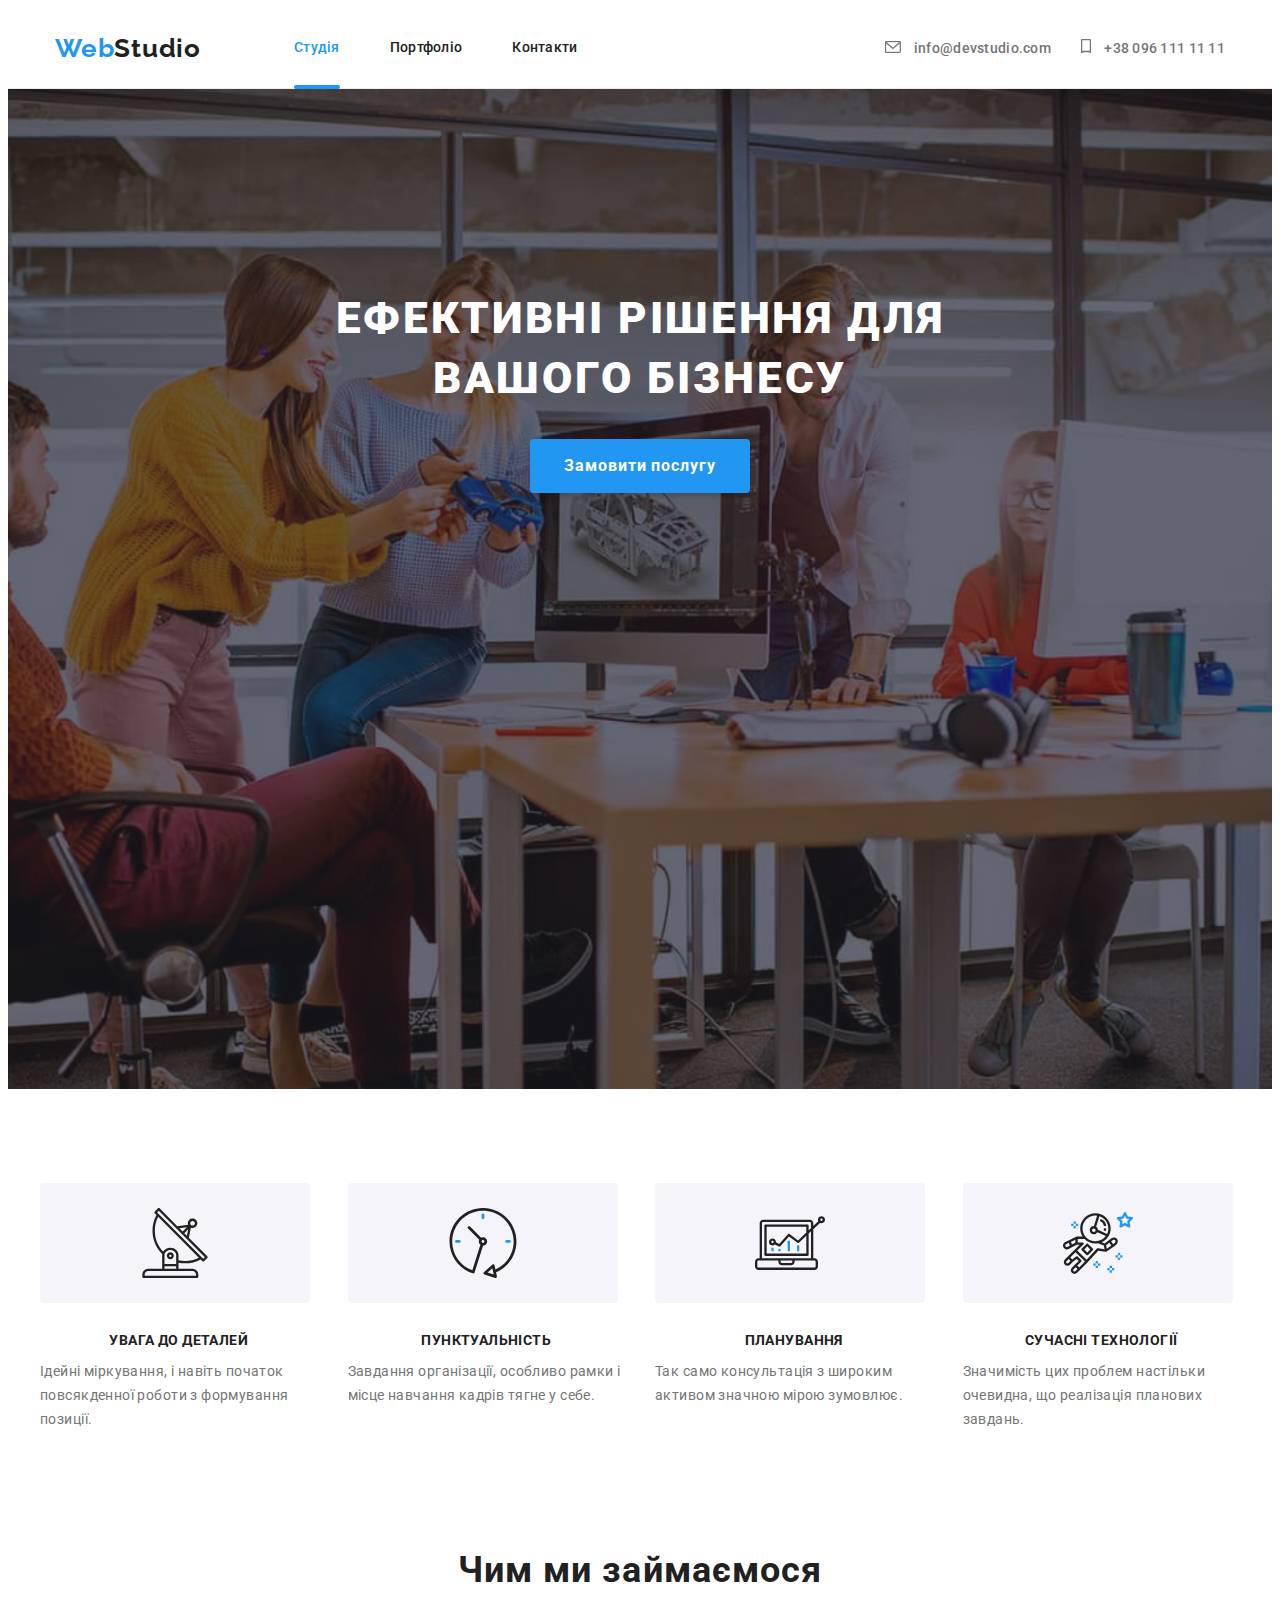
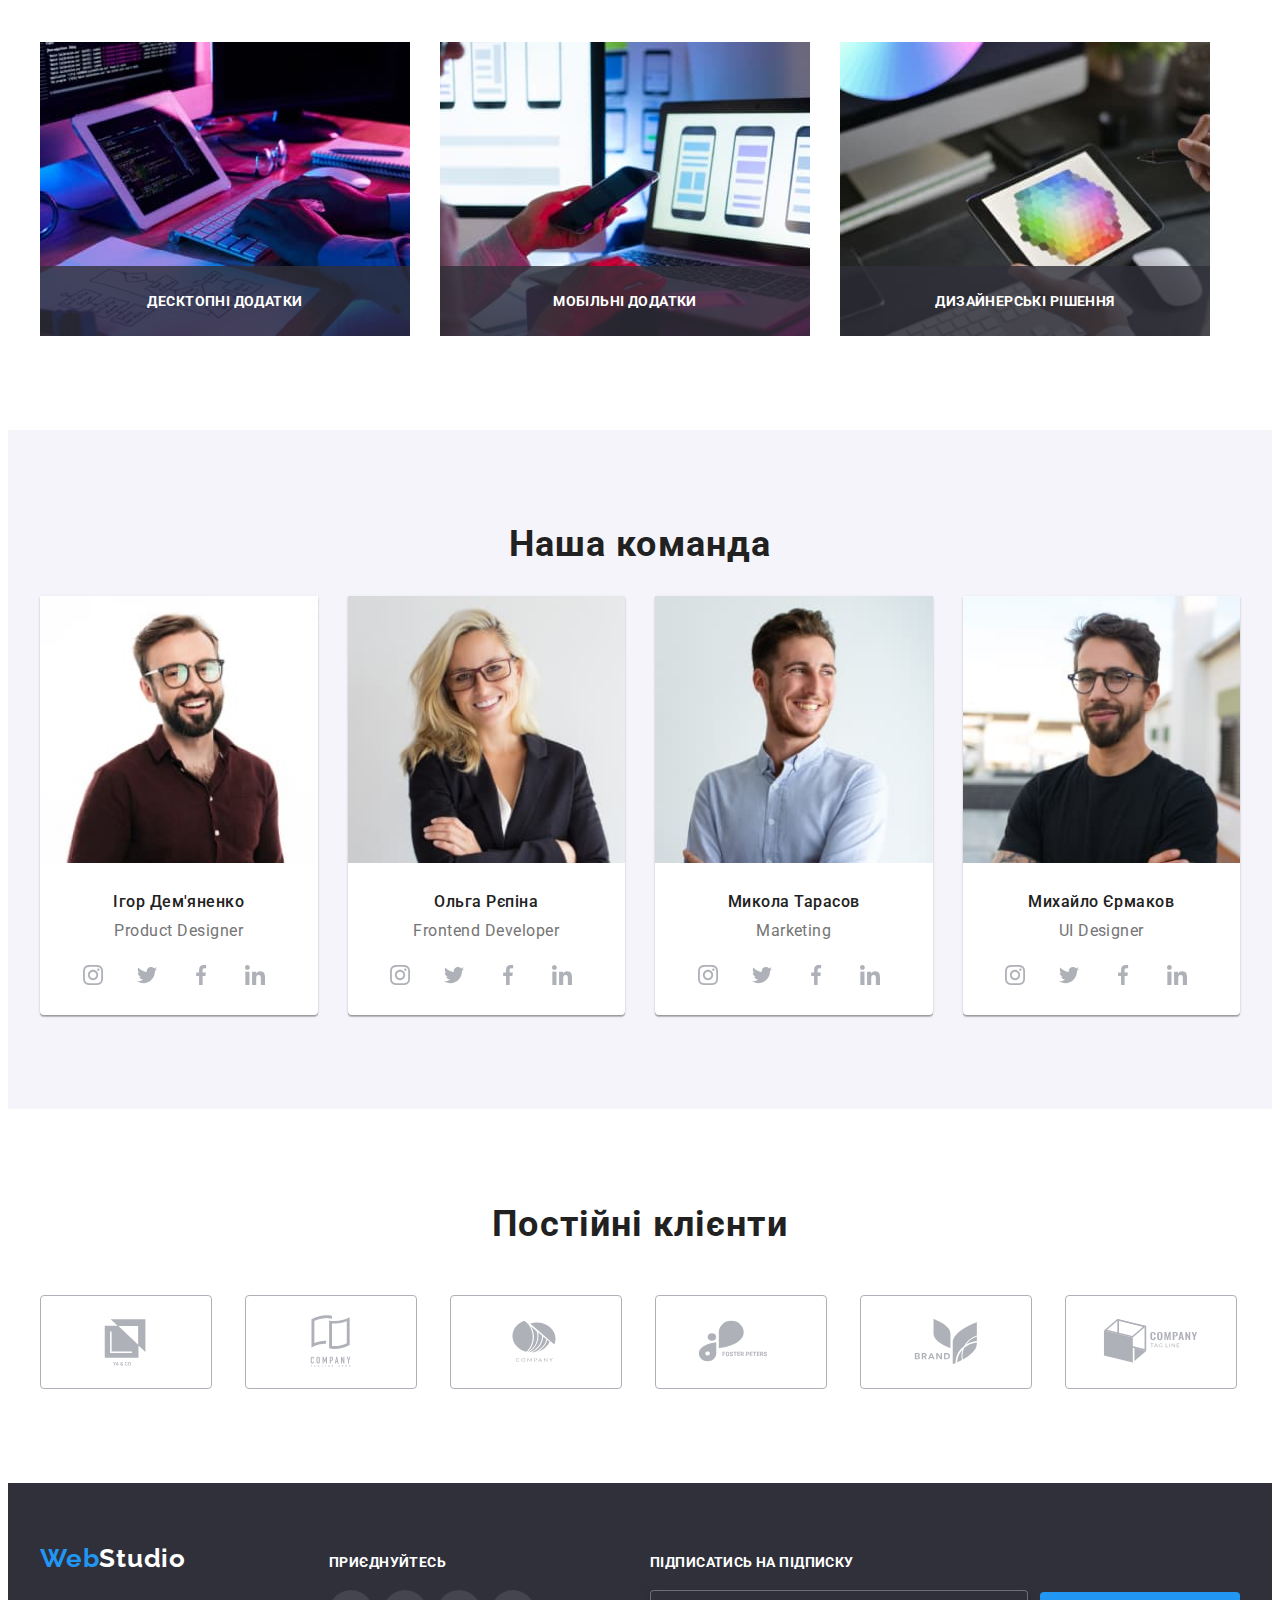
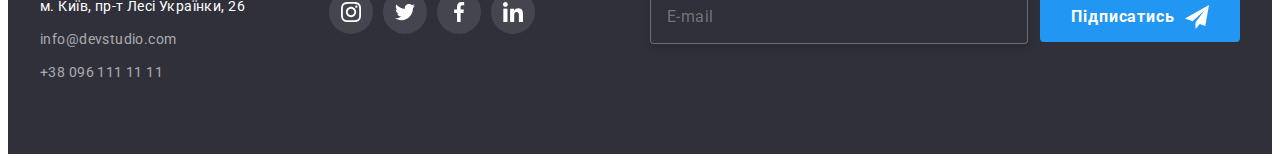
==== commit 2769cd7a: "deskt-tab-480" ====
--- a/index.html
+++ b/index.html
@@ -34,7 +34,7 @@
           <ul class="contacts-list-h">
             <li class="letter-telefon">
               <a href="mailto:info@devstudio.com" class="link-mail">
-                <svg class="icon icon-envelope" width="16" height="12">
+                <svg class="icon icon-envelope">
                 <use xlink:href="./images/icons.svg#icon-envelope"></use>
                 </svg>
                 info@devstudio.com
@@ -42,74 +42,60 @@
             </li>
             <li class="letter-telefon">
               <a href="tel:+380961111111" class="linktel">
-               <svg class="icon icon-smartphone" width="10" height="16">
+               <svg class="icon icon-smartphone" width="10" height="14">
               <use xlink:href="./images/icons.svg#icon-smartphone" width="10" height="16"></use>
                </svg>
                 +38 096 111 11 11
               </a>
             </li>
           </ul>
-       </div>
-        <button class="navigation__menu--open-button" type="button" data-menu-open="">
+        <button class="menu-toggle js-open-menu" type="button" aria-expanded="false" aria-controls="menu-container">
           <svg class="navigation__menu--open-icon" width="40" height="40">
             <use href="./images/icons.svg#icon-open-menu"></use>
           </svg>
         </button>
-      </div>
-      <div class="mobile-menu is-hidden" data-menu>
-        <div class="mobile-menu__container">
-          <button class="mobile-menu__close-btn" type="button" data-menu-close="">
-            <svg class="mobile-menu__close-icon" width="40" height="40">
-              <use href="./images/icons.svg#icon-close-menu"></use>
+        <div class="menu-container js-menu-container is-hidden" id="mobile-menu">
+          <button class="menu-toggle js-close-menu">
+            <svg class="navigation__menu--close-icon" width="40" height="40">
+              <use href="./image/icons.svg#icon-close"></use>
             </svg>
           </button>
-          <ul class="mobile-menu__list list">
-            <li class="mobile-menu__item">
-              <a class="mobile-menu__link--current link" href="./index.html">Студія</a>
-            </li>
-            <li class="mobile-menu__item">
-              <a class="mobile-menu__link" href="./portfolio.html">Портфоліо</a>
-            </li>
-            <li class="mobile-menu__item">
-              <a class="mobile-menu__link" href="#">Контакти</a>
-            </li>
-          </ul>
-      
-          <div class="mobile-contacts-social">
-            <ul class="mobile-contacts list">
-              <li class="mobile-contacts__item">
-                <a class="mobile-contacts__link telephone-mobile" href="tel:+380961111111">
-                  +38 096 111 11 11
-                </a>
-              </li>
-              <li class="mobile-contacts__item">
-                <a class="mobile-contacts__link" href="mailto:info@devstudio.com">
-                  info@devstudio.com
-                </a>
-              </li>
-            </ul>
-      
-            <ul class="mobile-social list">
-              <li class="mobile-social__item">
-                <a class="mobile-social__link link" href="" lang="en">Instagram</a>
-              </li>
-              <li class="mobile-social__item">
-                <a class="mobile-social__link link" href="" lang="en">Twitter</a>
-              </li>
-              <li class="mobile-social__item">
-                <a class="mobile-social__link link" href="" lang="en">Facebook</a>
-              </li>
-              <li class="mobile-social__item">
-                <a class="mobile-social__link link" href="" lang="en">LinkedIn</a>
-              </li>
-            </ul>
-          </div>
+          <ul class="mobile__list">
+            <li class="mobile__item">
+              <a class="mobile__link current" href="index.html">Студія</a>
+            </li>
+            <li class="mobile__item">
+              <a class="mobile__link" href="portfolio.html">Портфоліо</a>
+            </li>
+            <li class="mobile__item">
+              <a class="mobile__link" href="">Контакти</a>
+            </li>
+          </ul>
+          <ul class="mobile__authentication">
+            <li class="mobile__authentication-item">
+              <a class="mobile__authentication-link" href="tel:+380961111111">+38 096 111 11 11</a>
+            </li>
+            <li class="mobile__authentication-item">
+              <a class="mobile__authentication-mail" href="mailto:info@devstudio.com">info@devstudio.com</a>
+            </li>
+          </ul>
+          <ul class="mobile__social">
+            <li class="mobile__social-item"><a class="mobile__social-link">Instagram</a></li>
+            <li class="mobile__social-item"><a class="mobile__social-link">Twitter</a></li>
+            <li class="mobile__social-item"><a class="mobile__social-link">Facebook</a></li>
+            <li class="mobile__social-item"><a class="mobile__social-link">Linkedin</a></li>
+          </ul>
+        </div>
+      </div>
+      </div>
+       
         </div>
       </div>
     </header>
 
     <!--main-->
     <main class="main">
+     
       <section class="bg-hero overlay">
         <div class="container">
           <h1 class="h-title">Ефективні рішення для вашого бізнесу</h1>
@@ -212,7 +198,7 @@
                                   ./images/demianenko-img-mob-1x.jpg 1x,
                                   ./images/demianenko-img-mob-2x.jpg 2x
                                 " media="(min-width: 320px)">
-                <img src="./images/demianenko-img-1x.jpg" alt="Ігор Дем'яненко" width="270" height="260">
+                <img src="./images/demianenko-img-1x.jpg" alt="Ігор Дем'яненко">
               </picture>
                 <div class="namec">
                   <h3 class="name">Ігор Дем'яненко</h3>
@@ -263,7 +249,7 @@
                                   ./images/repina-img-mob-1x.jpg 1x,
                                   ./images/repina-img-mob-2x.jpg 2x
                                 " media="(min-width: 320px)">
-                <img src="./images/repina-img-1x.jpg" alt="Ольга Рєпіна" width="270" height="260">
+                <img src="./images/repina-img-1x.jpg" alt="Ольга Рєпіна">
               </picture>
              <div class="namec">
                 <h3 class="name">Ольга Рєпіна</h3>
@@ -314,7 +300,7 @@
                                 ./images/tarasov-img-mob-1x.jpg 1x,
                                 ./images/tarasov-img-mob-2x.jpg 2x
                               " media="(min-width: 320px)">
-              <img src="./images/tarasov-img-1x.jpg" alt="Микола Тарасов" width="270" height="260">
+              <img src="./images/tarasov-img-1x.jpg" alt="Микола Тарасов">
             </picture>
               <div class="namec">
                 <h3 class="name">Микола Тарасов</h3>
@@ -365,7 +351,7 @@
                                   ./images/iermakov-img-mob-1x.jpg 1x,
                                   ./images/iermakov-img-mob-2x.jpg 2x
                                 " media="(min-width: 320px)">
-                <img src="./images/iermakov-img-1x.jpg" alt="Михайло Єрмаков" width="270" height="260">
+                <img src="./images/iermakov-img-1x.jpg" alt="Михайло Єрмаков">
               </picture>
               <div class="namec">
                 <h3 class="name">Михайло Єрмаков</h3>
@@ -577,6 +563,13 @@
       </div>
    </div>
   </footer>
+  <script>
+      const { height: pageHeaderHeight } = document
+        .querySelector(".header")
+        .getBoundingClientRect();
+
+      document.body.style.paddingTop = "${pageHeaderHeight}px";
+    </script>
     <script src="./js/modal.js"></script>
     <script src="./js/mobile-menu.js"></script>
 </body>
--- a/css/main.min.css
+++ b/css/main.min.css
@@ -1 +1 @@
-.navigation{display:flex;align-items:center}.navigation-site-nav-list{display:flex;gap:50px;margin-right:93px;margin-left:93px}.navigation-logo:focus,.navigation-logo{color:var(--title-text-color);text-decoration:none;font-family:"Raleway";font-style:normal;font-weight:700;font-size:26px;line-height:1.19;letter-spacing:.03em}.navigation-logos{color:var(--accent-color);-nev-accent:#2196f3}.header{border-bottom:1px solid #ececec}.link-s,li{text-decoration:none;list-style:none}.link-s.current,.link-p.current{color:var(--accent-color)}.linktel:hover,.linktel:focus,.linktel-s:hover,.linktel-s:focus,.link-mail:hover,.link-mail:focus,.navigation-site-nav-list>.link:hover,.navigation-site-nav-list>.link:focus,.link-p:hover,.link-p:focus{color:var(--accent-color);text-decoration:none}.link-p,.link-s,.link{position:relative;color:var(--title-text-color);font-weight:500;font-size:14px;line-height:1.14;letter-spacing:.02em;text-decoration:none}.current::after{content:"";position:absolute;display:block;width:100%;height:4px;background-color:#2196f3;left:0;bottom:-1px;opacity:1;border-radius:2px;transition:opacity 250ms cubic-bezier(0.4, 0, 0.2, 1)}.link-mail,.linktel{color:var(--text-color);font-weight:500;font-size:14px;line-height:1.14;letter-spacing:.02em;text-decoration:none}.link-s{display:flex;padding:32px 0;transition:color 250ms cubic-bezier(0.4, 0, 0.2, 1)}.link-s:hover,.link-s:focus{color:var(--accent-color)}.link{display:flex;padding:32px 0;transition:color 250ms cubic-bezier(0.4, 0, 0.2, 1)}.link:hover,.link:focus{color:var(--accent-color)}.link-p{display:flex;padding:32px 0;transition:color 250ms cubic-bezier(0.4, 0, 0.2, 1)}.link-p:hover,.link-p:focus{color:var(--accent-color)}@media screen and (min-width: 1200px){.link-mail{padding:10px 0;align-items:center;transition:color 250ms cubic-bezier(0.4, 0, 0.2, 1)}}@media screen and (min-width: 1200px){.linktel{padding:32px 0;align-items:center;transition:color 250ms cubic-bezier(0.4, 0, 0.2, 1)}}.icon{fill:currentColor}.link-mail>.icon-envelope{stroke:currentColor;margin-right:10px}.linktel>.icon-smartphone{stroke:currentColor;margin-right:10px}.icon-smartphone:link:hover.icon{color:var(--accent-color)}@media screen and (max-width: 768px){.navigation-site-nav-list,.contacts-list-h{display:none}}@media screen and (min-width: 768px){.navigation-site-nav-list,.contacts-list-h{display:block}}@media screen and (min-width: 1200px){.cont-items{display:flex;align-items:center;padding-left:15px;padding-right:15px;margin:0 auto}}.navigation__menu--open-button{display:flex;padding:0;width:40px;height:40px;align-items:center;background-color:rgba(0,0,0,0);border:rgba(0,0,0,0);cursor:pointer;margin-left:auto}@media screen and (min-width: 768px){.navigation__menu--open-button{display:none}}@media screen and (min-width: 1200px){.navigation-site-nav-list{display:flex}}@media screen and (min-width: 768px){.navigation-site-nav-list{display:block}}.navigation__menu--open-icon{cursor:pointer;box-sizing:border-box}.is-hidden{opacity:0;visibility:hidden;pointer-events:none}.mobile-menu{top:0;background-color:var(--primary-white-color);width:100vw;height:100vh;z-index:1}@media screen and (min-width: 768px){.mobile-menu{display:none}}.mobile-menu__container{position:absolute;display:flex;flex-direction:column;justify-content:space-between;height:100%;padding:38px 40px;margin:0 auto;overflow:auto}@media screen and (min-width: 768px){.mobile-menu__container{display:none}}.mobile-menu__close-btn{position:absolute;display:flex;align-items:center;color:var(--secondary-text-color);background-color:rgba(0,0,0,0);border:rgba(0,0,0,0);padding:0;top:10px;right:15px;width:40px;height:40px;cursor:pointer}.mobile-menu__close-icon{fill:currentcolor}.mobile-menu__list list{margin-bottom:70px;gap:32px;font-weight:500;font-size:36px;line-height:1.175;letter-spacing:.02em}.mobile-menu__item:not(:last-child){margin-bottom:32px}.mobile-menu__link--current{position:relative;font-weight:500;text-decoration:none;font-size:30px;line-height:1.16;letter-spacing:.02em;color:var(--accent-color)}@media screen and (min-width: 480px){.mobile-menu__link--current{font-size:40px;line-height:1.18;text-align:center;letter-spacing:.02em;position:relative;text-decoration:none}}.mobile-contacts{margin-bottom:64px}.list{list-style:none}.header{border-bottom:1px solid #ececec}@media screen and (min-width: 320px){.contacts-list-h{display:none}}@media screen and (min-width: 768px){.contacts-list-h{display:block;gap:10px;margin-left:auto}}@media screen and (min-width: 1200px){.contacts-list-h{display:flex;flex-direction:row;align-items:center;gap:30px;margin-left:auto}}@media screen and (min-width: 768px){.navigation-site-nav-list{display:flex;align-items:center;justify-content:center;gap:50px}}.navigation{display:flex;align-items:center}.header{border-bottom:1px solid #ececec}.navigation-logo:focus,.navigation-logo{color:var(--title-text-color);text-decoration:none;font-family:"Raleway";font-style:normal;font-weight:700;font-size:26px;line-height:1.19;letter-spacing:.03em}.navigation-logos{color:var(--accent-color);-nev-accent:#2196f3}.link-p,.link-s,.link{position:relative;color:var(--title-text-color);font-weight:500;font-size:14px;line-height:1.14;letter-spacing:.02em;text-decoration:none}:root{--primary-text-color: rgba(0, 0, 0, 0.8);--title-text-color: #212121;--text-color: #757575;--accent-color: #2196f3;--primary-white-color: #ffffff;--font-family: "Roboto", sans-serif;--bg-herro: #2f303a;--bg-team: #f5f4fa;--button-activ: #188ce8;--footer-text-color: rgba(255, 255, 255, 0.6)}@media screen and (min-width: 480px){header>.hed-container .container{max-width:480px;padding-left:15px;padding-right:15px;margin:0 auto;align-items:center}}@media screen and (min-width: 768px){header>.hed-container .container{max-width:768px;align-items:center}}@media screen and (min-width: 1200px){header>.hed-container{display:flex;align-items:center;padding-left:15px;padding-right:15px;margin:0 auto}}.page-header-container{display:flex;align-items:center}.container{width:100%;padding-left:15px;padding-right:15px;margin:0 auto}@media screen and (min-width: 480px){.container{max-width:480px}}@media screen and (min-width: 768px){.container{max-width:768px}}@media screen and (min-width: 1200px){.container{max-width:1200px}}.product{overflow:hidden}.produkt-thumb{position:relative}.produkt-text{padding:63px 24px;font-family:"Roboto";font-style:normal;font-weight:400;font-size:18px;line-height:28px;letter-spacing:.03em;color:var(--primary-white-color)}.produkt-overlay{position:absolute;left:0;top:1px;width:100%;height:100%;background-color:rgba(33,150,243,.9);transform:translateY(100%);transition:transform 250ms cubic-bezier(0.4, 0, 0.2, 1)}.pcarts:hover .produkt-overlay{transform:translateY(0)}.produkt-thumb::before{display:inline-block;top:0;left:0;width:100%;height:100%;background-color:rgba(33,150,243,.9);transform:translateY(100%);transition:transform 250ms cubic-bezier(0.4, 0, 0.2, 1)}.pcarts:hover .produkt-thumb::before{transform:translateY(0)}.bg-hero{background:var(--bg-herro);max-width:480px;text-align:center;padding-top:118px;padding-bottom:118px;margin:0 auto;background-color:#c4c4c4;background-image:linear-gradient(rgba(47, 48, 58, 0.4), rgba(47, 48, 58, 0.4)),url(../images/hero-mob-1x.jpg);background-repeat:no-repeat;background-position:center;background-size:cover}.h-title{font-weight:900;font-size:44px;line-height:1.36;text-align:center;letter-spacing:.06em;text-transform:uppercase;color:var(--primary-white-color)}.button-primary:hover,.button-primary:focus{background-color:var(--button-activ);color:var(--primary-white-color)}.button-primary{font-family:var(--font-family);font-style:normal;font-weight:700;font-size:16px;line-height:1.87;letter-spacing:.06em;cursor:pointer;box-shadow:0px 4px 4px rgba(0,0,0,.15);border-radius:4px;color:var(--primary-white-color);background-color:var(--accent-color);border-color:rgba(0,0,0,0);padding:10px 32px;margin:0;transition:background-color 250ms cubic-bezier(0.4, 0, 0.2, 1)}.h-title{text-align:center;max-width:796px;margin-top:200px;margin:0 auto;margin-bottom:30px}@media screen and (min-width: 1200px){.h-title{font-size:44px;line-height:1.36;max-width:696px}}@media screen and (min-width: 1200px)and (min-device-pixel-ratio: 2),screen and (min-width: 1200px)and (-webkit-min-device-pixel-ratio: 2),screen and (min-width: 1200px)and (min-resolution: 192dpi),screen and (min-width: 1200px)and (min-resolution: 2dppx){.bg-hero .bg-hero{background-image:linear-gradient(rgba(47, 48, 58, 0.4), rgba(47, 48, 58, 0.4)),url(../images/hero-img-2x.jpg)}}@media screen and (min-width: 1200px){.bg-hero .bg-hero{max-width:1600px;height:600px;padding-top:200px;padding-bottom:200px;background-image:linear-gradient(rgba(47, 48, 58, 0.4), rgba(47, 48, 58, 0.4)),url(../images/hero-img-1x.jpg)}}@media screen and (min-width: 768px)and (min-device-pixel-ratio: 2),screen and (min-width: 768px)and (-webkit-min-device-pixel-ratio: 2),screen and (min-width: 768px)and (min-resolution: 192dpi),screen and (min-width: 768px)and (min-resolution: 2dppx){.bg-hero .bg-hero{background-image:linear-gradient(rgba(47, 48, 58, 0.4), rgba(47, 48, 58, 0.4)),url(../images/hero-tab-2x.jpg)}}@media screen and (min-width: 768px){.bg-hero .bg-hero{max-width:768px;background-image:linear-gradient(rgba(47, 48, 58, 0.4), rgba(47, 48, 58, 0.4)),url(../images/hero-tab-1x.jpg)}}@media(min-device-pixel-ratio: 2),(-webkit-min-device-pixel-ratio: 2),(min-resolution: 192dpi),(min-resolution: 2dppx){.bg-hero{background-image:linear-gradient(rgba(47, 48, 58, 0.4), rgba(47, 48, 58, 0.4)),url(../images/hero-mob-2x.jpg)}}.title{margin-bottom:10px}.bg-hero{text-align:center}.overlay{max-width:1600px;padding-top:200px;padding-bottom:200px;margin-left:auto;margin-right:auto;background-color:#c4c4c4;background-image:linear-gradient(to right, rgba(47, 48, 58, 0.4), rgba(47, 48, 58, 0.4)),url("../images/hero.jpg");background-size:cover;background-repeat:no-repeat;align-items:center}.backdrop{position:fixed;top:0;left:0;width:100%;height:100%;background-color:rgba(0,0,0,.2);opacity:1;transition:opacity 250ms cubic-bezier(0.4, 0, 0.2, 1),visibility 250ms cubic-bezier(0.4, 0, 0.2, 1)}@media screen and (min-width: 320px)and (min-width: 480px){.our-describe{padding-top:60px;padding-bottom:60px}}@media screen and (min-width: 1200px){.our-describe{padding-top:94px}}.visually-hidden{position:absolute;width:1px;height:1px;margin:-1px;border:0;padding:0;white-space:nowrap;-webkit-clip-path:inset(100%);clip-path:inset(100%);clip:rect(0 0 0 0);overflow:hidden}@media screen and (max-width: 767px){.skills .title{text-align:center;font-size:14px;line-height:1.14;letter-spacing:.03em;text-transform:uppercase;margin-bottom:10px}}@media screen and (min-width: 1200px){.skills .title{font-weight:700;font-size:14px;line-height:1.14;letter-spacing:.03em;text-transform:uppercase;color:var(--title-text-color)}}.skills .skil{font-size:14px;line-height:1.72;letter-spacing:.03em;color:var(--text-color)}.box{width:100%;height:120px;margin-bottom:30px;display:flex;justify-content:center;align-items:center;background-color:#f5f4fa;border-radius:4px}@media screen and (min-width: 320px)and (min-width: 480px){.box{width:450px}}@media screen and (min-width: 768px){.box{width:354px}}@media screen and (min-width: 1200px){.box{width:270px}}@media screen and (min-width: 768px){.skills{display:flex;flex-wrap:wrap}}@media screen and (min-width: 1200px){.skills{flex-wrap:nowrap}}@media screen and (min-width: 320px)and (min-width: 480px){.list-skills{flex-basis:calc((100% - 30px)/2);width:100%}}@media screen and (min-width: 768px){.list-skills{flex-basis:calc((100% - 60px)/2);width:100%}}@media screen and (min-width: 1200px){.list-skills{flex-basis:calc(100% - 90px)/4;width:100%}}.icon-antenna-1{width:70px;height:70px;align-items:center}.box>.icon{display:flex;background-repeat:no-repeat;gap:30px;align-items:center}.icon-clock-1{width:70px;height:70px;cursor:pointer}.icon-diagram-1{width:70px;height:70px;cursor:pointer}.icon-astronaut-1{width:70px;height:70px;cursor:pointer}.overlay{max-width:1600px;padding-top:200px;padding-bottom:200px;margin-left:auto;margin-right:auto;background-color:#c4c4c4;background-image:linear-gradient(to right, rgba(47, 48, 58, 0.4), rgba(47, 48, 58, 0.4)),url("../images/mobile-hero-2x.jpg");background-size:cover;background-repeat:no-repeat;align-items:center}@media(min-device-pixel-ratio: 2),(-webkit-min-device-pixel-ratio: 2),(min-resolution: 192dpi),(min-resolution: 2dppx){.overlay{background-image:linear-gradient(rgba(47, 48, 58, 0.4), rgba(47, 48, 58, 0.4)),url("../images/mobile-hero-1x.jpg")}}@media screen and (min-width: 1200px){.overlay{max-width:1600px;height:600px;padding-top:200px;padding-bottom:200px;background-image:linear-gradient(rgba(47, 48, 58, 0.4), rgba(47, 48, 58, 0.4)),url("../images/desktop-hero-1x.jpg")}}@media screen and (min-width: 1200px)and (min-width: 1200px)and (min-device-pixel-ratio: 2),screen and (min-width: 1200px)and (min-width: 1200px)and (-webkit-min-device-pixel-ratio: 2),screen and (min-width: 1200px)and (min-width: 1200px)and (min-resolution: 192dpi),screen and (min-width: 1200px)and (min-width: 1200px)and (min-resolution: 2dppx){.overlay{background-image:linear-gradient(rgba(47, 48, 58, 0.4), rgba(47, 48, 58, 0.4)),url("../images/desktop-hero-2x.jpg")}}@media screen and (min-width: 768px){.overlay{max-width:768px;background-image:linear-gradient(rgba(47, 48, 58, 0.4), rgba(47, 48, 58, 0.4)),url("../images/hero-tab-1x.jpg")}}@media screen and (min-width: 768px)and (min-device-pixel-ratio: 2),screen and (min-width: 768px)and (-webkit-min-device-pixel-ratio: 2),screen and (min-width: 768px)and (min-resolution: 192dpi),screen and (min-width: 768px)and (min-resolution: 2dppx){.overlay{background-image:linear-gradient(rgba(47, 48, 58, 0.4), rgba(47, 48, 58, 0.4)),url("../images/hero-tab-2x.jpg")}}.work .working{font-weight:700;font-size:36px;line-height:1.16;text-align:center;letter-spacing:.03em;color:var(--title-text-color)}.work{padding-top:59px;padding-bottom:94px}@media screen and (max-width: 768px){.work{display:none}}@media screen and (max-width: 1200px){.work{display:none}}.working{text-align:center}.forimages{display:flex;gap:30px;margin-top:50px}.picture{position:relative;display:block;gap:30px;max-width:100%;background:url(16166.jpg);border-radius:0px}.job-overlay{position:absolute;display:flex;width:370px;height:70px;left:0;bottom:0;background-color:rgba(47,48,58,.8);align-items:center;margin-left:auto;margin-right:auto}.j-o-title{margin-left:auto;margin-right:auto;font-family:"Roboto";font-style:normal;font-weight:700;font-size:14px;line-height:16px;text-align:center;letter-spacing:.03em;text-transform:uppercase;color:#fff}.person .name{font-weight:500;font-size:16px;line-height:1.18;letter-spacing:.03em;color:var(--title-text-color)}.person{background-color:#fff}.person-work{font-weight:400;font-size:16px;line-height:1.18;letter-spacing:.03em;color:var(--text-color)}.list-buttons .butone:hover,.list-buttons .butone:focus,.list-buttons .but:hover,.list-buttons .but:focus{color:#fff;background-color:var(--accent-color)}.team{background:var(--bg-team)}@media screen and (min-width: 320px)and (min-width: 480px){.team{padding-top:60px;padding-bottom:60px}}@media screen and (min-width: 1200px){.team{padding-top:94px;padding-bottom:94px}}@media screen and (min-width: 320px)and (min-width: 480px){.team-title:focus,.team-title{font-size:28px;line-height:1.18;text-align:center;letter-spacing:.03em;margin-bottom:30px}}@media screen and (min-width: 1200px){.team-title:focus,.team-title{font-weight:700;font-size:36px;line-height:1.16;text-align:center;letter-spacing:.03em;color:#212121}}@media screen and (min-width: 768px){.carts{flex-basis:calc((100% - 30px)/2)}}@media screen and (min-width: 320px)and (min-width: 480px){.carts{display:flex;flex-wrap:wrap;gap:30px;justify-content:center}}@media screen and (min-width: 1200px){.carts{width:1200px;display:flex;justify-content:center;gap:30px;flex-wrap:nowrap}}@media screen and (min-width: 1200px){.person{width:100%;text-align:center}}@media screen and (min-width: 768px){.person .person{flex-basis:calc((100% - 30px)/2);justify-content:center}}@media screen and (min-width: 480px){.person .person{flex-basis:calc((100% - 30px)/2);justify-content:center}}@media screen and (min-width: 480px){.namec{width:100%;padding-top:30px;padding-bottom:30px;text-align:center}}@media screen and (min-width: 768px){.namec .namec{flex-basis:calc((100% - 30px)/2);text-align:center}}@media screen and (min-width: 1200px){.namec{width:100%;text-align:center}}.person-work{margin-top:10px}.person{box-shadow:0px 1px 3px rgba(0,0,0,.12),0px 1px 1px rgba(0,0,0,.14),0px 2px 1px rgba(0,0,0,.2);border-radius:0px 0px 4px 4px}@media screen and (min-width: 1200px){.icons-cart-list{display:flex;justify-content:center}}@media screen and (min-width: 768px){.icons-cart-list{display:flex;justify-content:center}}@media screen and (min-width: 480px){.icons-cart-list{display:flex;justify-content:center;align-items:center}}@media screen and (min-width: 320px){.icons-cart-list{display:flex;justify-content:center;align-items:center}}.icon-listc{display:flex;fill:#afb1b8;height:44px;width:44px;margin-right:10px}.icons-link:hover,.icons-link:focus{background-color:var(--accent-color);fill:#fff}.icons-link{display:flex;width:44px;height:44px;padding:12px;fill:#afb1b8;background-repeat:no-repeat;background-position:center;border-radius:50%;align-items:center;justify-content:center;transition:background-color 250ms cubic-bezier(0.4, 0, 0.2, 1),fill 250ms cubic-bezier(0.4, 0, 0.2, 1)}.icon .icon-instagram-2{width:20px;height:20px;cursor:pointer;align-content:center;vertical-align:middle;color:#afb1b8}.icon-twitter-1{width:20px;height:20px;cursor:pointer;align-content:center;vertical-align:middle;color:#afb1b8}.icon-facebook-1{width:20px;height:20px;cursor:pointer;align-content:center;vertical-align:middle;color:#afb1b8}.icon-linkedin-1{width:20px;height:20px;background-image:url("./images/icon-linkedin-1.svg");cursor:pointer;align-content:center;vertical-align:middle;color:#afb1b8}@media screen and (min-width: 480px){.clients{padding-top:60px;padding-bottom:60px}}@media screen and (min-width: 1200px){.clients{padding-top:94px;padding-bottom:94px}}@media screen and (min-width: 480px){.clients-title{font-size:28px;line-height:1.18;text-align:center;letter-spacing:.03em;margin-bottom:30px}}@media screen and (min-width: 1200px){.clients-title{font-family:"Roboto";font-style:normal;font-weight:700;font-size:36px;line-height:42px;text-align:center;letter-spacing:.03em;color:#212121;margin-bottom:50px}}@media screen and (min-width: 480px){.client-list{display:flex;gap:30px;flex-wrap:wrap;justify-content:center}}@media screen and (min-width: 1200px){.client-list{display:flex;gap:30px;justify-content:center;text-align:center;margin-left:auto;margin-right:auto;flex-wrap:nowrap}}.client-link{display:flex;width:170px;height:92px;border:1px solid #afb1b8;fill:#afb1b8;border-radius:4px;justify-content:center;align-items:center;transition:border 250ms cubic-bezier(0.4, 0, 0.2, 1),fill 250ms cubic-bezier(0.4, 0, 0.2, 1)}.client-link:hover,.client-link:focus{fill:var(--accent-color);border:1px solid var(--accent-color)}.icon-Logo-1{width:106px;height:60px}.icon-Logo-2{width:106px;height:60px}.icon-Logo-3{width:106px;height:60px}.icon-Logo-4{width:106px;height:60px}.icon-Logo-5{width:106px;height:60px}.icon-Logo{width:106px;height:60px}@media screen and (min-width: 1200px){.client-item{width:100%;text-align:center}}@media screen and (min-width: 768px){.client-item .client-item{flex-basis:calc((100% - 30px)/2);text-align:center}}@media screen and (min-width: 480px){.client-item .client-item{width:100%;padding-top:30px;padding-bottom:30px;text-align:center}}@media screen and (min-width: 320px)and (min-width: 480px){.footer{text-align:center;width:100%;padding-top:60px;padding-bottom:60px;max-width:100%;margin:0 auto}}@media screen and (min-width: 1200px){.footer{display:flex;background:var(--bg-herro);padding-top:60px;padding-bottom:60px}}@media screen and (min-width: 320px)and (min-width: 480px){.footer-fortwo{text-align:center;width:100%;margin-bottom:60px}}@media screen and (min-width: 1200px){.footer-fortwo{width:100%;text-align:left;margin-bottom:0}}@media screen and (min-width: 480px){.container-f{display:flex;flex-wrap:wrap}}@media screen and (min-width: 1200px){.container-f{display:flex;width:1200px;padding-left:15px;padding-right:15px;margin:0 auto;align-items:baseline;flex-wrap:nowrap}}.flogo{font-family:"Raleway";font-style:normal;font-weight:700;font-size:26px;line-height:1.19;letter-spacing:.03em;color:var(--primary-white-color);list-style:none;text-decoration:none}.list-adres:hover,.list-adres:focus,.list-mail:hover,.list-mail:focus,.list-tel:hover,.list-tel:focus{color:var(--accent-color)}.list-adres{font-family:"Roboto";font-style:normal;font-weight:400;font-size:14px;line-height:1.72;letter-spacing:.03em;color:var(--primary-white-color);text-decoration:none;transition:color 250ms cubic-bezier(0.4, 0, 0.2, 1)}.list-mail,.list-tel{font-style:normal;font-size:14px;line-height:1.72;letter-spacing:.03em;color:var(--footer-text-color);text-decoration:none;transition:color 250ms cubic-bezier(0.4, 0, 0.2, 1)}.footer{background-color:var(--bg-herro)}.footer-adres{font-family:"Roboto";font-style:normal;font-weight:400;font-size:14px;line-height:1.7;letter-spacing:.03em;color:var(--primary-white-color);text-decoration:none}.footer-mail:hover,.footer-mail:focus,.footer-tel:hover,.footer-tel:focus{color:var(--accent-color)}.footer-mail,.footer-tel{font-family:"Roboto";font-style:normal;font-weight:400;font-size:14px;line-height:1.7;letter-spacing:.03em;color:var(--footer-text-color);text-decoration:none}h1,h2,h3,h4,h5,h6{margin:0}ul,ol,p{margin:0;padding-left:0}img{display:block;max-width:100%}.addresfoot{margin-top:20px}.contacts-footer{gap:9px}.contacts-footer:not(:last-child){margin-bottom:9px}.address{margin-top:20px}.footerlist{padding-left:30px}@media screen and (min-width: 320px)and (min-width: 480px){.footer-icons-link{text-align:center;width:100%;margin-bottom:60px}}@media screen and (min-width: 1200px){.footer-icons-link{display:flex;flex-direction:column;flex-wrap:wrap;align-items:flex-start;margin-left:93px}}@media screen and (min-width: 320px)and (min-width: 480px){.foter-link-title{font-weight:700;font-size:14px;line-height:1.14;letter-spacing:.03em;text-transform:uppercase;color:var(--primary-white-color);margin-bottom:20px}}@media screen and (min-width: 1200px){.foter-link-title{font-family:"Roboto";font-style:normal;font-weight:700;font-size:14px;line-height:16px;letter-spacing:.03em;text-transform:uppercase;color:#fff;margin-bottom:20px}}.footer-link-list{display:flex;justify-content:center;gap:10px}.footer-link-item{display:flex;width:44px;height:44px;background-repeat:no-repeat;background-position:center;background-color:rgba(255,255,255,.1);border-radius:50%;align-items:center;justify-content:center}.f-s-link{display:flex;height:43px;width:43px;border-radius:50%;align-items:center;justify-content:center;fill:#fff;transition:background-color 250ms cubic-bezier(0.4, 0, 0.2, 1)}.f-s-link:hover{background-color:var(--accent-color)}.f-s-link:focus{background-color:var(--accent-color)}.f-s-link .icon-instagram-2{width:20px;height:20px;cursor:pointer;fill:#fff}.f-s-link .icon-twitter-1{width:20px;cursor:pointer;fill:#fff}.f-s-link .icon-facebook-1{height:20px;fill:#fff;cursor:pointer}.f-s-link .icon-linkedin-1{height:20px;cursor:pointer;fill:#fff;width:20px}.form-email{margin-left:93px}@media screen and (min-width: 320px)and (min-width: 480px){.foter-link-tit{font-family:"Roboto";font-style:normal;font-weight:700;font-size:14px;line-height:16px;letter-spacing:.03em;text-transform:uppercase;color:#fff;margin-bottom:20px;align-items:center;justify-content:center}}@media screen and (min-width: 1200px){.foter-link-tit{font-family:"Roboto";font-style:normal;font-weight:700;font-size:14px;line-height:16px;letter-spacing:.03em;text-transform:uppercase;color:#fff;margin-bottom:20px;text-align:left}}@media screen and (min-width: 320px)and (min-width: 480px){.form-button-foot{text-align:center;width:100%}}@media screen and (min-width: 1200px){.form-button-foot{gap:10px;margin-left:115px}}.input-mail{width:358px;height:50px;padding-left:16px;border:1px solid rgba(255,255,255,.3);filter:drop-shadow(0px 4px 4px rgba(0, 0, 0, 0.15));border-radius:4px;background-color:#2f303a;font-family:"Roboto";font-style:normal;font-weight:400;font-size:16px;line-height:20px;display:flex;align-items:center;letter-spacing:.03em;color:rgba(255,255,255,.6);outline:none}.input-mail:focus{border:1px solid rgba(255,255,255,.3)}.foot-em-bottom:hover,.foot-em-bottom:focus{background-color:var(--accent-color)}@media screen and (min-width: 320px)and (min-width: 480px){.form-pidp{display:flex;gap:12px;flex-wrap:wrap;justify-content:center}}@media screen and (min-width: 1200px){.form-pidp{display:flex;gap:12px;justify-content:flex-end;flex-wrap:nowrap}}.foot-em-bottom{display:flex;width:200px;height:50px;font-family:"Roboto";font-style:normal;font-weight:700;font-size:16px;line-height:30px;background-color:rgba(255,255,255,.1);border-radius:4px;align-items:center;justify-content:center;text-align:center;letter-spacing:.06em;color:#fff;cursor:pointer;border:none;background-color:#2196f3;transition:background-color 250ms cubic-bezier(0.4, 0, 0.2, 1)}.icon-icon-send{margin-left:10px}.is-hidden{visibility:hidden;opacity:0;pointer-events:none}.modal{position:absolute;padding:40px;position:absolute;min-height:581px;min-width:528px;top:50%;left:50%;visibility:visible;background-color:#fff;box-shadow:0px 1px 3px rgba(0,0,0,.12),0px 1px 1px rgba(0,0,0,.14),0px 2px 1px rgba(0,0,0,.2);border-radius:4px;transform:translate(-50%, -50%) scale(1);transition:transform 250ms cubic-bezier(0.4, 0, 0.2, 1),opacity 250ms cubic-bezier(0.4, 0, 0.2, 1)}.backdrop.is-hidden .modal{transform:translate(-50%, -50%) scale(0)}.backdrop{position:fixed;top:0;left:0;width:100%;height:100%;background-color:rgba(0,0,0,.2);opacity:1;transition:opacity 250ms cubic-bezier(0.4, 0, 0.2, 1),visibility 250ms cubic-bezier(0.4, 0, 0.2, 1)}.p-modal{display:flex;margin-top:130px;align-items:center;justify-content:center;font-family:"Roboto";font-style:normal;font-weight:700;font-size:18px;line-height:28px;letter-spacing:.03em;color:#4a0d50}.modal-svg{position:absolute;display:flex;align-items:center;justify-content:center;cursor:pointer;width:30px;height:30px;background-color:#fff;border:1px solid rgba(0,0,0,.1);border-radius:50%;transition:250ms var(--timing-function);right:8px;top:8px;background-repeat:no-repeat;background-position:center;color:#000}.close{width:11px;height:11px}.modal-svg:hover,.modal-svg:focus{fill:var(--accent-color)}.checkbox-label{cursor:pointer;display:flex;justify-content:center;align-items:center;gap:5px}.modal-form-checkbox{margin-top:25px}.checkbox-input{-webkit-appearance:none;-moz-appearance:none;appearance:none}.checkbox-icon{display:inline-block;width:16px;height:15px;border:2px solid #212121;border-radius:4px;margin-right:3px;transition:background-color 250ms cubic-bezier(0.4, 0, 0.2, 1)}.checkbox-input:checked+.checkbox-icon{border-color:#2196f3;background-color:#2196f3;background-image:url(../images/Vector.svg);background-size:contain;background-origin:border-box;transition:background-color 250ms cubic-bezier(0.4, 0, 0.2, 1)}.formlabel-name{font-size:12px;line-height:1.16;letter-spacing:.01em;color:var(--paragraph-color)}.form-item:not(:last-child){margin-bottom:12px}.modal-form-message,.modal-form-input{display:block;width:448px;height:40px;font-weight:400;font-size:14px;line-height:14px;letter-spacing:.01em;color:rgba(117,117,117,.5);border-radius:4px;border-color:rgba(33,33,33,.2);outline:rgba(0,0,0,0);transition:border-color var(--title-text-color)}.modal-form-input{position:relative;margin-top:4px;padding-left:40px}.modal-form-message:hover,.modal-form-message:focus,.form-field:hover,.form-field:focus,.modal-form-input:hover,.modal-form-input:focus{border-color:#2196f3;fill:#2196f3}.form-field{position:relative;margin-bottom:28px}.icon-phone-black-18dp-1,.icon-email-black-18dp-1,.icon-person-black-18dp-1{position:absolute;top:30px;height:18px;left:13px;margin-top:4px;margin-bottom:11px;transition:fill 250ms cubic-bezier(0.4, 0, 0.2, 1)}.modal-form-title{font-family:"Roboto";font-style:normal;font-weight:700;font-size:20px;line-height:23px;letter-spacing:.03em;color:#212121;margin-bottom:12px;text-align:center}.modal-form-message{width:448px;height:120px;border-radius:4px;margin-top:4px;font-family:"Roboto";font-style:normal;font-weight:400;font-size:14px;line-height:14px;letter-spacing:.01em;padding:12px 16px;color:rgba(117,117,117,.76);resize:none}.modal-form-link{color:var(--accent-color)}.modal-form-check{display:flex;align-items:center;justify-content:center;margin-top:12px}.titl-contract{color:#2196f3;background-color:rgba(0,0,0,0)}.titl-contract:hover,.titl-contract:focus{color:#fff;background-color:#2196f3}.modal-check{position:absolute;display:flex;border:2px solid #000;align-items:center;justify-content:center;margin-right:7px;width:16px;height:15px;border-radius:2px;cursor:pointer;pointer-events:none;transition:background-color 250ms cubic-bezier(0.4, 0, 0.2, 1)}.icon-Vector-5{width:11px;height:8px;top:50%;left:10px;margin-top:11px;margin-bottom:11px;transform:translateY(-50%);transition:fill 250ms cubic-bezier(0.4, 0, 0.2, 1)}.modal-form-submit{display:block;width:200px;height:50px;align-items:center;justify-content:center;min-width:200px;height:50px;font-weight:700;font-size:16px;line-height:1.88;letter-spacing:.06em;color:var(--primary-white-color);background-color:var(--accent-color);border:none;border-radius:4px;margin-top:30px;margin-left:auto;margin-right:auto;transition-property:background-color,fill;transition-timing-function:linear;cursor:pointer}.modal-form-submit:hover,.modal-form-submit:focus{background-color:#188ce8;transition:background-color 250ms cubic-bezier(0.4, 0, 0.2, 1)}.butone{font-family:var(--font-family);font-style:normal;font-weight:500;font-size:16px;line-height:1.62;letter-spacing:.03em;background-color:#f5f4fa;border-radius:4px;text-decoration:none;border-color:rgba(0,0,0,0);padding:6px 25px;cursor:pointer;transition:background-color 250ms cubic-bezier(0.4, 0, 0.2, 1),color 250ms cubic-bezier(0.4, 0, 0.2, 1),box-shadow 250ms cubic-bezier(0.4, 0, 0.2, 1)}body{background-color:var(--primary-white-color);color:var(--title-text-color);font-family:var(--font-family);letter-spacing:.03em;font-size:14px}.visually-hidden{position:absolute;width:1px;height:1px;margin:-1px;border:0;padding:0;white-space:nowrap;-webkit-clip-path:inset(100%);clip-path:inset(100%);clip:rect(0 0 0 0);overflow:hidden}.butone{font-family:var(--font-family);font-style:normal;font-weight:500;font-size:16px;line-height:1.62;letter-spacing:.03em;background-color:#f5f4fa;border-radius:4px;text-decoration:none;border-color:rgba(0,0,0,0);padding:6px 25px;cursor:pointer;transition:background-color 250ms cubic-bezier(0.4, 0, 0.2, 1),color 250ms cubic-bezier(0.4, 0, 0.2, 1),box-shadow 250ms cubic-bezier(0.4, 0, 0.2, 1)}.but{font-family:var(--font-family);font-style:normal;font-weight:500;font-size:16px;line-height:1.62;letter-spacing:.03em;background-color:#f5f4fa;border-radius:4px;text-decoration:none;border-color:rgba(0,0,0,0);padding:6px 22px;cursor:pointer;transition:background-color 250ms cubic-bezier(0.4, 0, 0.2, 1),color 250ms cubic-bezier(0.4, 0, 0.2, 1),box-shadow 250ms cubic-bezier(0.4, 0, 0.2, 1)}.namec{padding-top:30px;padding-bottom:30px}.cart-name{font-family:var(--font-family);font-weight:700;font-size:18px;line-height:2;letter-spacing:.06em;color:var(--title-text-color);text-decoration:none;margin-bottom:4px}.pcarts .text-cart{font-family:var(--font-family);font-size:16px;line-height:1.87;letter-spacing:.03em;color:var(--text-color);text-decoration:none}.pcarts{position:relative;display:block;text-decoration:none;transition:box-shadow 250ms cubic-bezier(0.4, 0, 0.2, 1)}.card-set{display:flex;padding:0;margin:0;flex-wrap:wrap;text-decoration:none}.card-set>.item-carts{flex-basis:calc((100% - 60px)/3)}.item-carts-item{padding:20px 24px;border-left:1px solid #eee;border-right:1px solid #eee;border-bottom:1px solid #eee}.card-set{gap:30px;display:flex;justify-content:center;text-decoration:none}.list-buttons{display:flex;gap:8px;justify-content:center;margin-bottom:50px}.allabout{padding:94px 0}.butone:hover,.but:hover{box-shadow:0px 1px 1px rgba(0,0,0,.12),0px 4px 4px rgba(0,0,0,.06),1px 4px 6px rgba(0,0,0,.16)}.butone:focus,.but:focus{box-shadow:0px 1px 1px rgba(0,0,0,.12),0px 4px 4px rgba(0,0,0,.06),1px 4px 6px rgba(0,0,0,.16)}.pcarts:hover{box-shadow:inset 0px 1px 1px rgba(0,0,0,.16),0px 4px 4px rgba(0,0,0,.06),1px 4px 6px rgba(0,0,0,.12)}.pcarts:focus{box-shadow:inset 0px 1px 1px rgba(0,0,0,.16),0px 4px 4px rgba(0,0,0,.06),1px 4px 6px rgba(0,0,0,.12)}/*# sourceMappingURL=main.min.css.map */+.navigation{display:flex;align-items:center}@media screen and (min-width: 768px){.navigation-site-nav-list{display:flex;gap:50px;margin-right:0;margin-left:93px}}@media screen and (min-width: 1200px){.navigation-site-nav-list{display:flex;gap:50px;margin-right:93px;margin-left:93px}}.navigation-logo:focus,.navigation-logo{color:var(--title-text-color);text-decoration:none;font-family:"Raleway";font-style:normal;font-weight:700;font-size:26px;line-height:1.19;letter-spacing:.03em}.navigation-logos{color:var(--accent-color);-nev-accent:#2196f3}.header{border-bottom:1px solid #ececec}.link-s,li{text-decoration:none;list-style:none}.link-s.current,.link-p.current{color:var(--accent-color)}.linktel:hover,.linktel:focus,.linktel-s:hover,.linktel-s:focus,.link-mail:hover,.link-mail:focus,.navigation-site-nav-list>.link:hover,.navigation-site-nav-list>.link:focus,.link-p:hover,.link-p:focus{color:var(--accent-color);text-decoration:none}.link-p,.link-s,.link{position:relative;color:var(--title-text-color);font-weight:500;font-size:14px;line-height:1.14;letter-spacing:.02em;text-decoration:none}.current::after{content:"";position:absolute;display:block;width:100%;height:4px;background-color:#2196f3;left:0;bottom:-1px;opacity:1;border-radius:2px;transition:opacity 250ms cubic-bezier(0.4, 0, 0.2, 1)}@media screen and (min-width: 768px)and (max-width: 1200px){.link-mail,.linktel{display:flex;color:var(--text-color);align-items:center;font-weight:500;font-size:12px;line-height:1.17;text-decoration:none;align-items:center}}@media screen and (min-width: 1200px){.link-mail,.linktel{color:var(--text-color);font-weight:500;font-size:14px;line-height:1.14;letter-spacing:.02em;text-decoration:none}}.link-s{display:flex;padding:32px 0;transition:color 250ms cubic-bezier(0.4, 0, 0.2, 1)}.link-s:hover,.link-s:focus{color:var(--accent-color)}.link{display:flex;padding:32px 0;transition:color 250ms cubic-bezier(0.4, 0, 0.2, 1)}.link:hover,.link:focus{color:var(--accent-color)}.link-p{display:flex;padding:32px 0;transition:color 250ms cubic-bezier(0.4, 0, 0.2, 1)}.link-p:hover,.link-p:focus{color:var(--accent-color)}@media screen and (min-width: 1200px){.link-mail{padding:10px 0;align-items:center;transition:color 250ms cubic-bezier(0.4, 0, 0.2, 1)}}@media screen and (min-width: 1200px){.linktel{padding:32px 0;align-items:center;transition:color 250ms cubic-bezier(0.4, 0, 0.2, 1)}}.icon{fill:currentColor}@media screen and (min-width: 768px){.link-mail>.icon-envelope{stroke:currentColor;margin-right:10px;width:14px;height:10px}}@media screen and (min-width: 1200px){.link-mail>.icon-envelope{stroke:currentColor;margin-right:10px;width:16px;height:12px}}.linktel>.icon-smartphone{stroke:currentColor;margin-right:10px}.icon-smartphone:link:hover.icon{color:var(--accent-color)}@media screen and (max-width: 768px){.navigation-site-nav-list,.contacts-list-h{display:none}}@media screen and (min-width: 768px){.navigation-site-nav-list,.contacts-list-h{display:block}}@media screen and (min-width: 768px){.cont-items{display:flex;align-items:center;margin:0 auto;padding:0 15px}}@media screen and (min-width: 1200px){.cont-items{display:flex;align-items:center;padding-left:15px;padding-right:15px;margin:0 auto}}.menu-toggle.js-close-menu{position:absolute;display:flex;align-items:center;color:var(--secondary-text-color);background-color:rgba(0,0,0,0);border:rgba(0,0,0,0);padding:0;top:10px;right:15px;width:40px;height:40px;cursor:pointer}.navigation__menu--close-icon{fill:currentcolor}.mobile-menu__list list{margin-bottom:70px;gap:32px;font-weight:500;font-size:36px;line-height:1.175;letter-spacing:.02em}.mobile-menu__item:not(:last-child){margin-bottom:32px}.mobile-menu__link--current{position:relative;font-weight:500;text-decoration:none;font-size:30px;line-height:1.16;letter-spacing:.02em;color:var(--accent-color)}@media screen and (min-width: 480px){.mobile-menu__link--current{font-size:40px;line-height:1.18;text-align:center;letter-spacing:.02em;position:relative;text-decoration:none}}.mobile-contacts{margin-bottom:64px}.list{list-style:none}@media screen and (min-width: 320px)and (min-width: 480px){.menu-toggle.js-open-menu{display:flex;padding:0;width:40px;height:40px;align-items:center;background-color:rgba(0,0,0,0);border:rgba(0,0,0,0);cursor:pointer;margin-left:auto}}@media screen and (min-width: 767px){.menu-toggle.js-open-menu{display:none}}.menu-toggle:hover,.menu-toggle:focus{background-color:rgba(0,0,0,0)}@media screen and (max-width: 767px){.cont-items{display:flex;align-items:center;justify-content:space-between}}.menu-container{position:fixed;top:0;left:0;width:100%;height:100%;padding:48px 40px;display:flex;flex-direction:column;background-color:#fff;transform:translateX(100%);transition:250ms cubic-bezier(0.4, 0, 0.2, 1)}.menu-container.menu-toggle{position:absolute;top:10px;right:15px}.mobile__list{margin:0;padding-left:0;list-style:none}.mobile__authentication{padding-left:0;list-style:none;margin-top:auto}.js-menu-container.is-hidden{position:fixed;top:0;left:0;width:100%;height:100%;padding:48px 40px;display:flex;flex-direction:column;background-color:#fff;transform:translateX(100%);transition:250ms cubic-bezier(0.4, 0, 0.2, 1)}.mobile-menu{position:fixed;top:0;left:0;width:100%;height:100%;background-color:rgba(0,0,0,.5);z-index:999;opacity:0;visibility:hidden;pointer-events:none;transition:opacity 250ms linear,visibility 250ms linear}.mobile-menu.is-open{opacity:1;visibility:visible;pointer-events:initial}.mobile-menu.content{height:100%;background-color:#fff;width:70%;transform:translateX(-100%);transition:transform 250ms linear 250ms}.mobile-menu.is-open.content{transform:translateX(0)}.header{border-bottom:1px solid #ececec}@media screen and (min-width: 320px){.contacts-list-h{display:none}}@media screen and (min-width: 768px){.contacts-list-h{display:flex;margin-left:auto;flex-direction:column;gap:10px;padding:17px 0}}@media screen and (min-width: 1200px){.contacts-list-h{display:flex;flex-direction:row;align-items:center;gap:30px;margin-left:auto}}@media screen and (min-width: 768px){.navigation-site-nav-list{display:flex;align-items:center;justify-content:center;gap:50px}}.navigation{display:flex;align-items:center}.header{border-bottom:1px solid #ececec}.navigation-logo:focus,.navigation-logo{color:var(--title-text-color);text-decoration:none;font-family:"Raleway";font-style:normal;font-weight:700;font-size:26px;line-height:1.19;letter-spacing:.03em;padding:16px 0}.navigation-logos{color:var(--accent-color);-nev-accent:#2196f3}.link-p,.link-s,.link{position:relative;color:var(--title-text-color);font-weight:500;font-size:14px;line-height:1.14;letter-spacing:.02em;text-decoration:none}:root{--primary-text-color: rgba(0, 0, 0, 0.8);--title-text-color: #212121;--text-color: #757575;--accent-color: #2196f3;--primary-white-color: #ffffff;--font-family: "Roboto", sans-serif;--bg-herro: #2f303a;--bg-team: #f5f4fa;--button-activ: #188ce8;--footer-text-color: rgba(255, 255, 255, 0.6)}@media screen and (min-width: 320px){header>.hed-container .container{max-width:480px;padding-left:15px;padding-right:15px;margin:0 auto;align-items:center}}@media screen and (min-width: 480px){header>.hed-container .container{max-width:480px;padding-left:15px;padding-right:15px;margin:0 auto;align-items:center}}@media screen and (min-width: 768px){header>.hed-container .container{max-width:768px;align-items:center}}@media screen and (min-width: 1200px){header>.hed-container{display:flex;align-items:center;padding-left:15px;padding-right:15px;margin:0 auto}}.page-header-container{display:flex;align-items:center}.container{width:100%;padding-left:15px;padding-right:15px;margin:0 auto}@media screen and (min-width: 320px){.container{max-width:320px}}@media screen and (min-width: 480px){.container{max-width:480px}}@media screen and (min-width: 768px){.container{max-width:768px}}@media screen and (min-width: 1200px){.container{max-width:1200px}}.product{overflow:hidden}.produkt-thumb{position:relative}.produkt-text{padding:63px 24px;font-family:"Roboto";font-style:normal;font-weight:400;font-size:18px;line-height:28px;letter-spacing:.03em;color:var(--primary-white-color)}.produkt-overlay{position:absolute;left:0;top:1px;width:100%;height:100%;background-color:rgba(33,150,243,.9);transform:translateY(100%);transition:transform 250ms cubic-bezier(0.4, 0, 0.2, 1)}.pcarts:hover .produkt-overlay{transform:translateY(0)}.produkt-thumb::before{display:inline-block;top:0;left:0;width:100%;height:100%;background-color:rgba(33,150,243,.9);transform:translateY(100%);transition:transform 250ms cubic-bezier(0.4, 0, 0.2, 1)}.pcarts:hover .produkt-thumb::before{transform:translateY(0)}.bg-hero{background:var(--bg-herro);max-width:480px;text-align:center;padding-top:118px;padding-bottom:118px;margin:0 auto;background-color:#c4c4c4;background-image:linear-gradient(rgba(47, 48, 58, 0.4), rgba(47, 48, 58, 0.4)),url(../images/hero-mob-1x.jpg);background-repeat:no-repeat;background-position:center;background-size:cover}.h-title{font-weight:900;font-size:44px;line-height:1.36;text-align:center;letter-spacing:.06em;text-transform:uppercase;color:var(--primary-white-color)}.button-primary:hover,.button-primary:focus{background-color:var(--button-activ);color:var(--primary-white-color)}.button-primary{font-family:var(--font-family);font-style:normal;font-weight:700;font-size:16px;line-height:1.87;letter-spacing:.06em;cursor:pointer;box-shadow:0px 4px 4px rgba(0,0,0,.15);border-radius:4px;color:var(--primary-white-color);background-color:var(--accent-color);border-color:rgba(0,0,0,0);padding:10px 32px;margin:0;transition:background-color 250ms cubic-bezier(0.4, 0, 0.2, 1)}.h-title{text-align:center;max-width:796px;margin-top:200px;margin:0 auto;margin-bottom:30px}@media screen and (min-width: 1200px){.h-title{font-size:44px;line-height:1.36;max-width:696px}}@media screen and (min-width: 1200px)and (min-device-pixel-ratio: 2),screen and (min-width: 1200px)and (-webkit-min-device-pixel-ratio: 2),screen and (min-width: 1200px)and (min-resolution: 192dpi),screen and (min-width: 1200px)and (min-resolution: 2dppx){.bg-hero .bg-hero{background-image:linear-gradient(rgba(47, 48, 58, 0.4), rgba(47, 48, 58, 0.4)),url(../images/hero-img-2x.jpg)}}@media screen and (min-width: 1200px){.bg-hero .bg-hero{max-width:1600px;height:600px;padding-top:200px;padding-bottom:200px;background-image:linear-gradient(rgba(47, 48, 58, 0.4), rgba(47, 48, 58, 0.4)),url(../images/hero-img-1x.jpg)}}@media screen and (min-width: 768px)and (min-device-pixel-ratio: 2),screen and (min-width: 768px)and (-webkit-min-device-pixel-ratio: 2),screen and (min-width: 768px)and (min-resolution: 192dpi),screen and (min-width: 768px)and (min-resolution: 2dppx){.bg-hero .bg-hero{background-image:linear-gradient(rgba(47, 48, 58, 0.4), rgba(47, 48, 58, 0.4)),url(../images/hero-tab-2x.jpg)}}@media screen and (min-width: 768px){.bg-hero .bg-hero{max-width:768px;background-image:linear-gradient(rgba(47, 48, 58, 0.4), rgba(47, 48, 58, 0.4)),url(../images/hero-tab-1x.jpg)}}@media(min-device-pixel-ratio: 2),(-webkit-min-device-pixel-ratio: 2),(min-resolution: 192dpi),(min-resolution: 2dppx){.bg-hero{background-image:linear-gradient(rgba(47, 48, 58, 0.4), rgba(47, 48, 58, 0.4)),url(../images/hero-mob-2x.jpg)}}.title{margin-bottom:10px}.bg-hero{text-align:center}.overlay{max-width:1600px;padding-top:200px;padding-bottom:200px;margin-left:auto;margin-right:auto;background-color:#c4c4c4;background-image:linear-gradient(to right, rgba(47, 48, 58, 0.4), rgba(47, 48, 58, 0.4)),url("../images/hero.jpg");background-size:cover;background-repeat:no-repeat;align-items:center}.backdrop{position:fixed;top:0;left:0;width:100%;height:100%;background-color:rgba(0,0,0,.2);opacity:1;transition:opacity 250ms cubic-bezier(0.4, 0, 0.2, 1),visibility 250ms cubic-bezier(0.4, 0, 0.2, 1)}@media screen and (min-width: 320px)and (min-width: 480px){.our-describe{padding-top:60px;padding-bottom:60px}}@media screen and (min-width: 1200px){.our-describe{padding-top:94px}}.visually-hidden{position:absolute;width:1px;height:1px;margin:-1px;border:0;padding:0;white-space:nowrap;-webkit-clip-path:inset(100%);clip-path:inset(100%);clip:rect(0 0 0 0);overflow:hidden}@media screen and (min-width: 320px){.skills .title{text-align:center;font-size:14px;line-height:1.14;letter-spacing:.03em;text-transform:uppercase;margin-bottom:10px}}@media screen and (max-width: 767px){.skills .title{text-align:center;font-size:14px;line-height:1.14;letter-spacing:.03em;text-transform:uppercase;margin-bottom:10px}}@media screen and (min-width: 1200px){.skills .title{font-weight:700;font-size:14px;line-height:1.14;letter-spacing:.03em;text-transform:uppercase;color:var(--title-text-color)}}.skills .skil{font-size:14px;line-height:1.72;letter-spacing:.03em;color:var(--text-color)}.box{width:100%;height:120px;margin-bottom:30px;display:flex;justify-content:center;align-items:center;background-color:#f5f4fa;border-radius:4px}@media screen and (min-width: 320px)and (min-width: 480px){.box{width:450px}}@media screen and (min-width: 768px){.box{width:100%;height:120px;margin-bottom:30px;display:flex;justify-content:center;align-items:center;background-color:#f5f4fa;border-radius:4px}}@media screen and (min-width: 1200px){.box{width:270px}}@media screen and (min-width: 320px)and (min-width: 480px){.skills{flex-wrap:nowrap;display:flex;gap:30px}}@media screen and (min-width: 768px){.skills{display:flex;flex-wrap:wrap;gap:30px}}@media screen and (min-width: 1200px){.skills{flex-wrap:nowrap;display:flex;gap:30px}}@media screen and (min-width: 320px)and (min-width: 480px){.list-skills{width:100%}}@media screen and (min-width: 768px){.list-skills{flex-basis:calc((100% - 30px)/2);width:100%;gap:30px}}@media screen and (min-width: 1200px){.list-skills{flex-basis:calc(100% - 90px)/4;width:100%}}.icon-antenna-1{width:70px;height:70px;align-items:center}.box>.icon{display:flex;background-repeat:no-repeat;gap:30px;align-items:center}.icon-clock-1{width:70px;height:70px;cursor:pointer}.icon-diagram-1{width:70px;height:70px;cursor:pointer}.icon-astronaut-1{width:70px;height:70px;cursor:pointer}@media screen and (min-width: 320px){.overlay{max-width:480px;background-image:linear-gradient(rgba(47, 48, 58, 0.4), rgba(47, 48, 58, 0.4)),url("../images/mobile-hero-1x.jpg")}}@media screen and (min-width: 320px)and (min-device-pixel-ratio: 2),screen and (min-width: 320px)and (-webkit-min-device-pixel-ratio: 2),screen and (min-width: 320px)and (min-resolution: 192dpi),screen and (min-width: 320px)and (min-resolution: 2dppx){.overlay{background-image:linear-gradient(rgba(47, 48, 58, 0.4), rgba(47, 48, 58, 0.4)),url("../images/mobile-hero-2x.jpg")}}@media screen and (min-width: 768px){.overlay{max-width:768px;background-image:linear-gradient(rgba(47, 48, 58, 0.4), rgba(47, 48, 58, 0.4)),url("../images/hero-tab-1x.jpg")}}@media screen and (min-width: 768px)and (min-device-pixel-ratio: 2),screen and (min-width: 768px)and (-webkit-min-device-pixel-ratio: 2),screen and (min-width: 768px)and (min-resolution: 192dpi),screen and (min-width: 768px)and (min-resolution: 2dppx){.overlay{background-image:linear-gradient(rgba(47, 48, 58, 0.4), rgba(47, 48, 58, 0.4)),url("../images/hero-tab-2x.jpg")}}@media screen and (min-width: 1200px){.overlay{max-width:1600px;height:600px;padding-top:200px;padding-bottom:200px;background-image:linear-gradient(rgba(47, 48, 58, 0.4), rgba(47, 48, 58, 0.4)),url("../images/desktop-hero 1x.jpg")}}@media screen and (min-width: 1200px)and (min-width: 1200px)and (min-device-pixel-ratio: 2),screen and (min-width: 1200px)and (min-width: 1200px)and (-webkit-min-device-pixel-ratio: 2),screen and (min-width: 1200px)and (min-width: 1200px)and (min-resolution: 192dpi),screen and (min-width: 1200px)and (min-width: 1200px)and (min-resolution: 2dppx){.overlay{background-image:linear-gradient(rgba(47, 48, 58, 0.4), rgba(47, 48, 58, 0.4)),url("../images/desktop-hero-2x.jpg")}}@media screen and (max-width: 1600px){.overlay{max-width:1600px;padding-top:200px;padding-bottom:200px;margin-left:auto;margin-right:auto;background-color:#c4c4c4;background-image:linear-gradient(to right, rgba(47, 48, 58, 0.4), rgba(47, 48, 58, 0.4)),url("../images/mobile-hero-2x.jpg");background-size:cover;background-repeat:no-repeat;align-items:center}}@media(min-device-pixel-ratio: 2),(-webkit-min-device-pixel-ratio: 2),(min-resolution: 192dpi),(min-resolution: 2dppx){.overlay{background-image:linear-gradient(rgba(47, 48, 58, 0.4), rgba(47, 48, 58, 0.4)),url("../images/mobile-hero-1x.jpg")}}.work .working{font-weight:700;font-size:36px;line-height:1.16;text-align:center;letter-spacing:.03em;color:var(--title-text-color)}.work{padding-top:59px;padding-bottom:94px}@media screen and (max-width: 768px){.work{display:none}}@media screen and (max-width: 1200px){.work{display:none}}.working{text-align:center}.forimages{display:flex;gap:30px;margin-top:50px}.picture{position:relative;display:block;gap:30px;max-width:100%;background:url(16166.jpg);border-radius:0px}.job-overlay{position:absolute;display:flex;width:370px;height:70px;left:0;bottom:0;background-color:rgba(47,48,58,.8);align-items:center;margin-left:auto;margin-right:auto}.j-o-title{margin-left:auto;margin-right:auto;font-family:"Roboto";font-style:normal;font-weight:700;font-size:14px;line-height:16px;text-align:center;letter-spacing:.03em;text-transform:uppercase;color:#fff}.person .name{font-weight:500;font-size:16px;line-height:1.18;letter-spacing:.03em;color:var(--title-text-color)}.person{background-color:#fff}.person-work{font-weight:400;font-size:16px;line-height:1.18;letter-spacing:.03em;color:var(--text-color)}.list-buttons .butone:hover,.list-buttons .butone:focus,.list-buttons .but:hover,.list-buttons .but:focus{color:#fff;background-color:var(--accent-color)}.team{background:var(--bg-team)}@media screen and (min-width: 320px){.team{padding-top:60px;padding-bottom:60px}}@media screen and (min-width: 320px)and (min-width: 480px){.team{padding-top:60px;padding-bottom:60px}}@media screen and (min-width: 1200px){.team{padding-top:94px;padding-bottom:94px}}@media screen and (min-width: 320px)and (min-width: 480px){.team-title:focus,.team-title{font-size:28px;line-height:1.18;text-align:center;letter-spacing:.03em;margin-bottom:30px}}@media screen and (min-width: 1200px){.team-title:focus,.team-title{font-weight:700;font-size:36px;line-height:1.16;text-align:center;letter-spacing:.03em;color:#212121}}@media screen and (min-width: 320px)and (min-width: 480px){.carts{display:flex;flex-wrap:wrap;gap:30px}}@media screen and (min-width: 768px){.carts{flex-basis:calc((100% - 30px)/2)}}@media screen and (min-width: 1200px){.carts{width:1200px;display:flex;justify-content:center;gap:30px;flex-wrap:nowrap}}@media screen and (min-width: 768px){.person{flex-basis:calc((100% - 30px)/2);justify-content:center}}@media screen and (min-width: 320px){.namec{width:100%;padding-top:30px;padding-bottom:30px;text-align:center}}@media screen and (min-width: 480px){.namec{width:100%;padding-top:30px;padding-bottom:30px;text-align:center}}@media screen and (min-width: 768px){.namec .namec{flex-basis:calc((100% - 30px)/2);text-align:center}}@media screen and (min-width: 1200px){.namec{width:100%;text-align:center}}.person-work{margin-top:10px}.person{box-shadow:0px 1px 3px rgba(0,0,0,.12),0px 1px 1px rgba(0,0,0,.14),0px 2px 1px rgba(0,0,0,.2);border-radius:0px 0px 4px 4px}@media screen and (min-width: 1200px){.icons-cart-list{display:flex;justify-content:center}}@media screen and (min-width: 768px){.icons-cart-list{display:flex;justify-content:center}}@media screen and (min-width: 480px){.icons-cart-list{display:flex;justify-content:center;align-items:center}}@media screen and (min-width: 320px){.icons-cart-list{display:flex;justify-content:center;align-items:center}}.icon-listc{display:flex;fill:#afb1b8;height:44px;width:44px;margin-right:10px}.icons-link:hover,.icons-link:focus{background-color:var(--accent-color);fill:#fff}.icons-link{display:flex;width:44px;height:44px;padding:12px;fill:#afb1b8;background-repeat:no-repeat;background-position:center;border-radius:50%;align-items:center;justify-content:center;transition:background-color 250ms cubic-bezier(0.4, 0, 0.2, 1),fill 250ms cubic-bezier(0.4, 0, 0.2, 1)}.icon .icon-instagram-2{width:20px;height:20px;cursor:pointer;align-content:center;vertical-align:middle;color:#afb1b8}.icon-twitter-1{width:20px;height:20px;cursor:pointer;align-content:center;vertical-align:middle;color:#afb1b8}.icon-facebook-1{width:20px;height:20px;cursor:pointer;align-content:center;vertical-align:middle;color:#afb1b8}.icon-linkedin-1{width:20px;height:20px;background-image:url("./images/icon-linkedin-1.svg");cursor:pointer;align-content:center;vertical-align:middle;color:#afb1b8}@media screen and (min-width: 320px){.clients{padding-top:60px;padding-bottom:60px}}@media screen and (min-width: 480px){.clients{padding-top:60px;padding-bottom:60px}}@media screen and (min-width: 1200px){.clients{padding-top:94px;padding-bottom:94px}}@media screen and (min-width: 320px){.clients-title{font-size:28px;line-height:1.18;text-align:center;letter-spacing:.03em;margin-bottom:30px}}@media screen and (min-width: 480px){.clients-title{font-size:28px;line-height:1.18;text-align:center;letter-spacing:.03em;margin-bottom:30px}}@media screen and (min-width: 1200px){.clients-title{font-family:"Roboto";font-style:normal;font-weight:700;font-size:36px;line-height:42px;text-align:center;letter-spacing:.03em;color:#212121;margin-bottom:50px}}@media screen and (min-width: 320px){.client-list{display:flex;gap:30px;flex-wrap:wrap;justify-content:center}}@media screen and (min-width: 480px){.client-list{display:flex;gap:30px;flex-wrap:wrap;justify-content:center}}@media screen and (min-width: 1200px){.client-list{display:flex;gap:30px;justify-content:center;text-align:center;margin-left:auto;margin-right:auto;flex-wrap:nowrap}}.client-link{display:flex;width:170px;height:92px;border:1px solid #afb1b8;fill:#afb1b8;border-radius:4px;justify-content:center;align-items:center;transition:border 250ms cubic-bezier(0.4, 0, 0.2, 1),fill 250ms cubic-bezier(0.4, 0, 0.2, 1)}.client-link:hover,.client-link:focus{fill:var(--accent-color);border:1px solid var(--accent-color)}.icon-Logo-1{width:106px;height:60px}.icon-Logo-2{width:106px;height:60px}.icon-Logo-3{width:106px;height:60px}.icon-Logo-4{width:106px;height:60px}.icon-Logo-5{width:106px;height:60px}.icon-Logo{width:106px;height:60px}@media screen and (min-width: 1200px){.client-item{width:100%;text-align:center}}@media screen and (min-width: 768px){.client-item .client-item{flex-basis:calc((100% - 30px)/2);text-align:center}}@media screen and (min-width: 480px){.client-item .client-item{width:100%;padding-top:30px;padding-bottom:30px;text-align:center}}@media screen and (min-width: 320px)and (min-width: 480px){.footer{text-align:center;width:100%;padding-top:60px;padding-bottom:60px;max-width:100%;margin:0 auto}}@media screen and (min-width: 1200px){.footer{display:flex;background:var(--bg-herro);padding-top:60px;padding-bottom:60px}}@media screen and (min-width: 320px)and (min-width: 480px){.footer-fortwo{text-align:center;width:100%;margin-bottom:60px}}@media screen and (min-width: 768px){.footer-fortwo{width:50%;margin-right:auto;text-align:center;margin-bottom:60px}}@media screen and (min-width: 1200px){.footer-fortwo{width:100%;text-align:left;margin-bottom:0;padding-right:60px}}@media screen and (min-width: 480px){.container-f{display:flex;flex-wrap:wrap}}@media screen and (min-width: 1200px){.container-f{display:flex;width:1200px;padding-left:15px;padding-right:15px;margin:0 auto;align-items:baseline;flex-wrap:nowrap}}.flogo{font-family:"Raleway";font-style:normal;font-weight:700;font-size:26px;line-height:1.19;letter-spacing:.03em;color:var(--primary-white-color);list-style:none;text-decoration:none}.list-adres:hover,.list-adres:focus,.list-mail:hover,.list-mail:focus,.list-tel:hover,.list-tel:focus{color:var(--accent-color)}.list-adres{font-family:"Roboto";font-style:normal;font-weight:400;font-size:14px;line-height:1.72;letter-spacing:.03em;color:var(--primary-white-color);text-decoration:none;transition:color 250ms cubic-bezier(0.4, 0, 0.2, 1)}.list-mail,.list-tel{font-style:normal;font-size:14px;line-height:1.72;letter-spacing:.03em;color:var(--footer-text-color);text-decoration:none;transition:color 250ms cubic-bezier(0.4, 0, 0.2, 1)}.footer{background-color:var(--bg-herro)}.footer-adres{font-family:"Roboto";font-style:normal;font-weight:400;font-size:14px;line-height:1.7;letter-spacing:.03em;color:var(--primary-white-color);text-decoration:none}.footer-mail:hover,.footer-mail:focus,.footer-tel:hover,.footer-tel:focus{color:var(--accent-color)}.footer-mail,.footer-tel{font-family:"Roboto";font-style:normal;font-weight:400;font-size:14px;line-height:1.7;letter-spacing:.03em;color:var(--footer-text-color);text-decoration:none}h1,h2,h3,h4,h5,h6{margin:0}ul,ol,p{margin:0;padding-left:0}img{display:block;max-width:100%;height:auto;width:100%}.addresfoot{margin-top:20px}.contacts-footer{gap:9px}.contacts-footer:not(:last-child){margin-bottom:9px}.address{margin-top:20px}.footerlist{padding-left:30px}@media screen and (min-width: 320px)and (min-width: 480px){.footer-icons-link{text-align:center;width:100%;margin-bottom:60px}}@media screen and (min-width: 768px){.footer-icons-link{width:50%;margin-left:auto;text-align:center;margin-bottom:60px}}@media screen and (min-width: 1200px){.footer-icons-link{display:flex;flex-direction:column;flex-wrap:wrap;align-items:flex-start}}@media screen and (min-width: 320px)and (min-width: 480px){.foter-link-title{font-weight:700;font-size:14px;line-height:1.14;letter-spacing:.03em;text-transform:uppercase;color:var(--primary-white-color);margin-bottom:20px}}@media screen and (min-width: 1200px){.foter-link-title{font-family:"Roboto";font-style:normal;font-weight:700;font-size:14px;line-height:16px;letter-spacing:.03em;text-transform:uppercase;color:#fff;margin-bottom:20px}}.footer-link-list{display:flex;justify-content:center;gap:10px}.footer-link-item{display:flex;width:44px;height:44px;background-repeat:no-repeat;background-position:center;background-color:rgba(255,255,255,.1);border-radius:50%;align-items:center;justify-content:center}.f-s-link{display:flex;height:43px;width:43px;border-radius:50%;align-items:center;justify-content:center;fill:#fff;transition:background-color 250ms cubic-bezier(0.4, 0, 0.2, 1)}.f-s-link:hover{background-color:var(--accent-color)}.f-s-link:focus{background-color:var(--accent-color)}.f-s-link .icon-instagram-2{width:20px;height:20px;cursor:pointer;fill:#fff}.f-s-link .icon-twitter-1{width:20px;cursor:pointer;fill:#fff}.f-s-link .icon-facebook-1{height:20px;fill:#fff;cursor:pointer}.f-s-link .icon-linkedin-1{height:20px;cursor:pointer;fill:#fff;width:20px}.form-email{margin-left:93px}@media screen and (min-width: 320px)and (min-width: 480px){.foter-link-tit{font-family:"Roboto";font-style:normal;font-weight:700;font-size:14px;line-height:16px;letter-spacing:.03em;text-transform:uppercase;color:#fff;margin-bottom:20px;align-items:center;justify-content:center}}@media screen and (min-width: 1200px){.foter-link-tit{font-family:"Roboto";font-style:normal;font-weight:700;font-size:14px;line-height:16px;letter-spacing:.03em;text-transform:uppercase;color:#fff;margin-bottom:20px;text-align:left}}@media screen and (min-width: 320px)and (min-width: 480px){.form-button-foot{text-align:center;width:100%}}@media screen and (min-width: 768px){.form-button-foot{text-align:center;width:100%}}@media screen and (min-width: 1200px){.form-button-foot{gap:10px;margin-left:115px}}.input-mail{width:358px;height:50px;padding-left:16px;border:1px solid rgba(255,255,255,.3);filter:drop-shadow(0px 4px 4px rgba(0, 0, 0, 0.15));border-radius:4px;background-color:#2f303a;font-family:"Roboto";font-style:normal;font-weight:400;font-size:16px;line-height:20px;display:flex;align-items:center;letter-spacing:.03em;color:rgba(255,255,255,.6);outline:none}@media screen and (min-width: 768px){.input-mail{margin-bottom:16px}}@media screen and (min-width: 1200px){.input-mail{margin-bottom:0}}.input-mail:focus{border:1px solid rgba(255,255,255,.3)}.foot-em-bottom:hover,.foot-em-bottom:focus{background-color:var(--accent-color)}@media screen and (min-width: 320px)and (min-width: 480px){.form-pidp{display:flex;gap:12px;flex-wrap:wrap;justify-content:center}}@media screen and (min-width: 768px){.form-pidp{display:flex;gap:12px;flex-direction:column;align-items:center;flex-wrap:nowrap}}@media screen and (min-width: 1200px){.form-pidp{display:flex;gap:12px;justify-content:flex-end;flex-wrap:nowrap;flex-direction:revert}}.foot-em-bottom{display:flex;width:200px;height:50px;font-family:"Roboto";font-style:normal;font-weight:700;font-size:16px;line-height:30px;background-color:rgba(255,255,255,.1);border-radius:4px;align-items:center;justify-content:center;text-align:center;letter-spacing:.06em;color:#fff;cursor:pointer;border:none;background-color:#2196f3;transition:background-color 250ms cubic-bezier(0.4, 0, 0.2, 1)}.icon-icon-send{margin-left:10px}.is-hidden{visibility:hidden;opacity:0;pointer-events:none}.modal{position:absolute;padding:40px;position:absolute;min-height:581px;min-width:528px;top:50%;left:50%;visibility:visible;background-color:#fff;box-shadow:0px 1px 3px rgba(0,0,0,.12),0px 1px 1px rgba(0,0,0,.14),0px 2px 1px rgba(0,0,0,.2);border-radius:4px;transform:translate(-50%, -50%) scale(1);transition:transform 250ms cubic-bezier(0.4, 0, 0.2, 1),opacity 250ms cubic-bezier(0.4, 0, 0.2, 1)}.backdrop.is-hidden .modal{transform:translate(-50%, -50%) scale(0)}.backdrop{position:fixed;top:0;left:0;width:100%;height:100%;background-color:rgba(0,0,0,.2);opacity:1;transition:opacity 250ms cubic-bezier(0.4, 0, 0.2, 1),visibility 250ms cubic-bezier(0.4, 0, 0.2, 1)}.p-modal{display:flex;margin-top:130px;align-items:center;justify-content:center;font-family:"Roboto";font-style:normal;font-weight:700;font-size:18px;line-height:28px;letter-spacing:.03em;color:#4a0d50}.modal-svg{position:absolute;display:flex;align-items:center;justify-content:center;cursor:pointer;width:30px;height:30px;background-color:#fff;border:1px solid rgba(0,0,0,.1);border-radius:50%;transition:250ms var(--timing-function);right:8px;top:8px;background-repeat:no-repeat;background-position:center;color:#000}.close{width:11px;height:11px}.modal-svg:hover,.modal-svg:focus{fill:var(--accent-color)}.checkbox-label{cursor:pointer;display:flex;justify-content:center;align-items:center;gap:5px}.modal-form-checkbox{margin-top:25px}.checkbox-input{-webkit-appearance:none;-moz-appearance:none;appearance:none}.checkbox-icon{display:inline-block;width:16px;height:15px;border:2px solid #212121;border-radius:4px;margin-right:3px;transition:background-color 250ms cubic-bezier(0.4, 0, 0.2, 1)}.checkbox-input:checked+.checkbox-icon{border-color:#2196f3;background-color:#2196f3;background-image:url(../images/Vector.svg);background-size:contain;background-origin:border-box;transition:background-color 250ms cubic-bezier(0.4, 0, 0.2, 1)}.formlabel-name{font-size:12px;line-height:1.16;letter-spacing:.01em;color:var(--paragraph-color)}.form-item:not(:last-child){margin-bottom:12px}.modal-form-message,.modal-form-input{display:block;width:448px;height:40px;font-weight:400;font-size:14px;line-height:14px;letter-spacing:.01em;color:rgba(117,117,117,.5);border-radius:4px;border-color:rgba(33,33,33,.2);outline:rgba(0,0,0,0);transition:border-color var(--title-text-color)}.modal-form-input{position:relative;margin-top:4px;padding-left:40px}.modal-form-message:hover,.modal-form-message:focus,.form-field:hover,.form-field:focus,.modal-form-input:hover,.modal-form-input:focus{border-color:#2196f3;fill:#2196f3}.form-field{position:relative;margin-bottom:28px}.icon-phone-black-18dp-1,.icon-email-black-18dp-1,.icon-person-black-18dp-1{position:absolute;top:30px;height:18px;left:13px;margin-top:4px;margin-bottom:11px;transition:fill 250ms cubic-bezier(0.4, 0, 0.2, 1)}.modal-form-title{font-family:"Roboto";font-style:normal;font-weight:700;font-size:20px;line-height:23px;letter-spacing:.03em;color:#212121;margin-bottom:12px;text-align:center}.modal-form-message{width:448px;height:120px;border-radius:4px;margin-top:4px;font-family:"Roboto";font-style:normal;font-weight:400;font-size:14px;line-height:14px;letter-spacing:.01em;padding:12px 16px;color:rgba(117,117,117,.76);resize:none}.modal-form-link{color:var(--accent-color)}.modal-form-check{display:flex;align-items:center;justify-content:center;margin-top:12px}.titl-contract{color:#2196f3;background-color:rgba(0,0,0,0)}.titl-contract:hover,.titl-contract:focus{color:#fff;background-color:#2196f3}.modal-check{position:absolute;display:flex;border:2px solid #000;align-items:center;justify-content:center;margin-right:7px;width:16px;height:15px;border-radius:2px;cursor:pointer;pointer-events:none;transition:background-color 250ms cubic-bezier(0.4, 0, 0.2, 1)}.icon-Vector-5{width:11px;height:8px;top:50%;left:10px;margin-top:11px;margin-bottom:11px;transform:translateY(-50%);transition:fill 250ms cubic-bezier(0.4, 0, 0.2, 1)}.modal-form-submit{display:block;width:200px;height:50px;align-items:center;justify-content:center;min-width:200px;height:50px;font-weight:700;font-size:16px;line-height:1.88;letter-spacing:.06em;color:var(--primary-white-color);background-color:var(--accent-color);border:none;border-radius:4px;margin-top:30px;margin-left:auto;margin-right:auto;transition-property:background-color,fill;transition-timing-function:linear;cursor:pointer}.modal-form-submit:hover,.modal-form-submit:focus{background-color:#188ce8;transition:background-color 250ms cubic-bezier(0.4, 0, 0.2, 1)}.butone{font-family:var(--font-family);font-style:normal;font-weight:500;font-size:16px;line-height:1.62;letter-spacing:.03em;background-color:#f5f4fa;border-radius:4px;text-decoration:none;border-color:rgba(0,0,0,0);padding:6px 25px;cursor:pointer;transition:background-color 250ms cubic-bezier(0.4, 0, 0.2, 1),color 250ms cubic-bezier(0.4, 0, 0.2, 1),box-shadow 250ms cubic-bezier(0.4, 0, 0.2, 1)}body{background-color:var(--primary-white-color);color:var(--title-text-color);font-family:var(--font-family);letter-spacing:.03em;font-size:14px}.visually-hidden{position:absolute;width:1px;height:1px;margin:-1px;border:0;padding:0;white-space:nowrap;-webkit-clip-path:inset(100%);clip-path:inset(100%);clip:rect(0 0 0 0);overflow:hidden}.butone{font-family:var(--font-family);font-style:normal;font-weight:500;font-size:16px;line-height:1.62;letter-spacing:.03em;background-color:#f5f4fa;border-radius:4px;text-decoration:none;border-color:rgba(0,0,0,0);padding:6px 25px;cursor:pointer;transition:background-color 250ms cubic-bezier(0.4, 0, 0.2, 1),color 250ms cubic-bezier(0.4, 0, 0.2, 1),box-shadow 250ms cubic-bezier(0.4, 0, 0.2, 1)}.but{font-family:var(--font-family);font-style:normal;font-weight:500;font-size:16px;line-height:1.62;letter-spacing:.03em;background-color:#f5f4fa;border-radius:4px;text-decoration:none;border-color:rgba(0,0,0,0);padding:6px 22px;cursor:pointer;transition:background-color 250ms cubic-bezier(0.4, 0, 0.2, 1),color 250ms cubic-bezier(0.4, 0, 0.2, 1),box-shadow 250ms cubic-bezier(0.4, 0, 0.2, 1)}.namec{padding-top:30px;padding-bottom:30px}.cart-name{font-family:var(--font-family);font-weight:700;font-size:18px;line-height:2;letter-spacing:.06em;color:var(--title-text-color);text-decoration:none;margin-bottom:4px}.pcarts .text-cart{font-family:var(--font-family);font-size:16px;line-height:1.87;letter-spacing:.03em;color:var(--text-color);text-decoration:none}.pcarts{position:relative;display:block;text-decoration:none;transition:box-shadow 250ms cubic-bezier(0.4, 0, 0.2, 1)}.card-set{display:flex;padding:0;margin:0;flex-wrap:wrap;text-decoration:none}.card-set>.item-carts{flex-basis:calc((100% - 60px)/3)}.item-carts-item{padding:20px 24px;border-left:1px solid #eee;border-right:1px solid #eee;border-bottom:1px solid #eee}.card-set{gap:30px;display:flex;justify-content:center;text-decoration:none}.list-buttons{display:flex;gap:8px;justify-content:center;margin-bottom:50px}.allabout{padding:94px 0}.butone:hover,.but:hover{box-shadow:0px 1px 1px rgba(0,0,0,.12),0px 4px 4px rgba(0,0,0,.06),1px 4px 6px rgba(0,0,0,.16)}.butone:focus,.but:focus{box-shadow:0px 1px 1px rgba(0,0,0,.12),0px 4px 4px rgba(0,0,0,.06),1px 4px 6px rgba(0,0,0,.16)}.pcarts:hover{box-shadow:inset 0px 1px 1px rgba(0,0,0,.16),0px 4px 4px rgba(0,0,0,.06),1px 4px 6px rgba(0,0,0,.12)}.pcarts:focus{box-shadow:inset 0px 1px 1px rgba(0,0,0,.16),0px 4px 4px rgba(0,0,0,.06),1px 4px 6px rgba(0,0,0,.12)}/*# sourceMappingURL=main.min.css.map */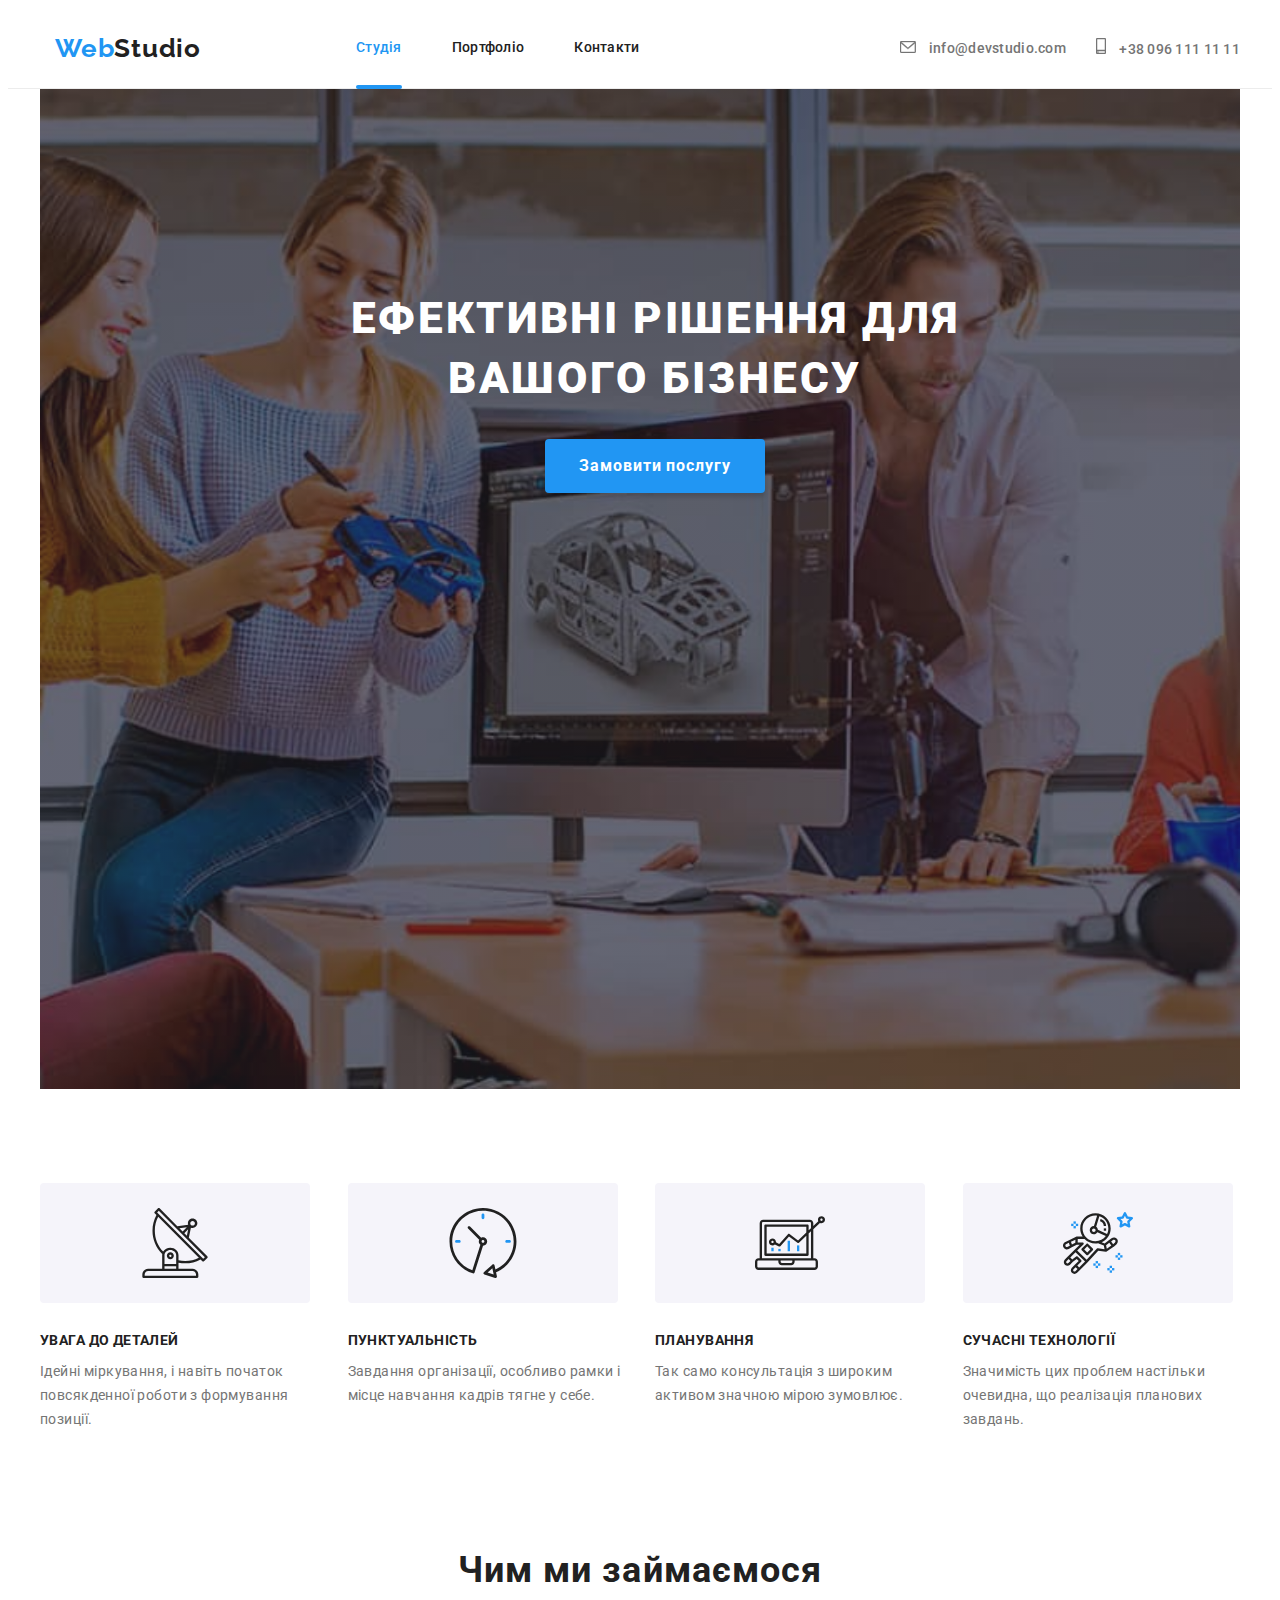
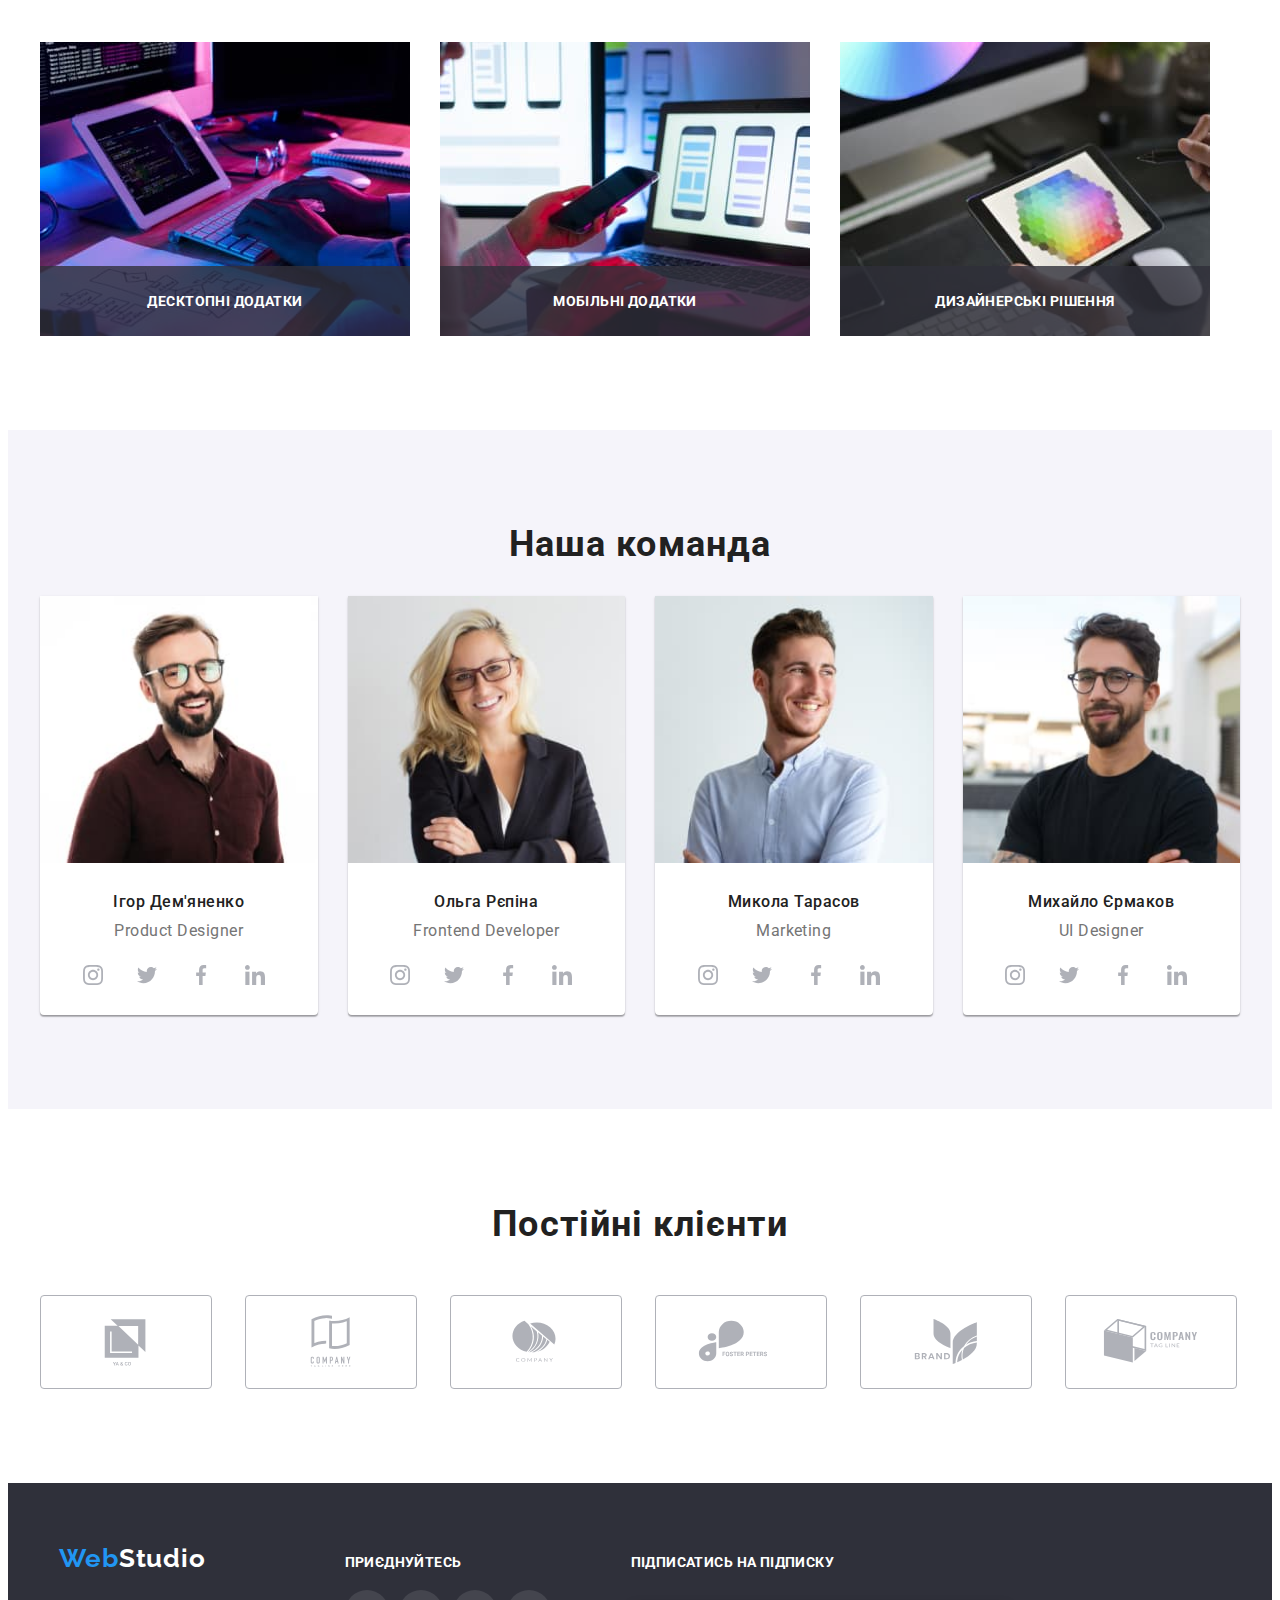
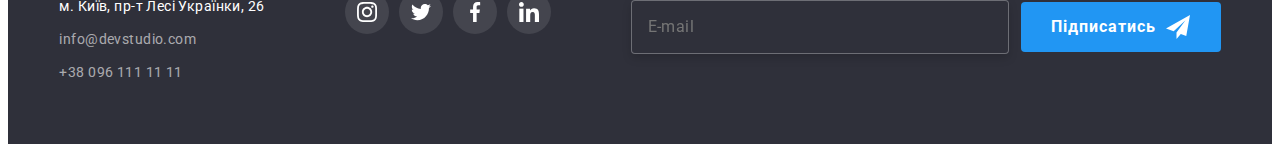
==== commit 1da2ad3a: "corect" ====
--- a/index.html
+++ b/index.html
@@ -42,7 +42,7 @@
             </li>
             <li class="letter-telefon">
               <a href="tel:+380961111111" class="linktel">
-               <svg class="icon icon-smartphone" width="10" height="14">
+               <svg class="icon icon-smartphone" width="10" height="16">
               <use xlink:href="./images/icons.svg#icon-smartphone" width="10" height="16"></use>
                </svg>
                 +38 096 111 11 11
--- a/css/main.min.css
+++ b/css/main.min.css
@@ -1 +1 @@
-.navigation{display:flex;align-items:center}@media screen and (min-width: 768px){.navigation-site-nav-list{display:flex;gap:50px;margin-right:0;margin-left:93px}}@media screen and (min-width: 1200px){.navigation-site-nav-list{display:flex;gap:50px;margin-right:93px;margin-left:93px}}.navigation-logo:focus,.navigation-logo{color:var(--title-text-color);text-decoration:none;font-family:"Raleway";font-style:normal;font-weight:700;font-size:26px;line-height:1.19;letter-spacing:.03em}.navigation-logos{color:var(--accent-color);-nev-accent:#2196f3}.header{border-bottom:1px solid #ececec}.link-s,li{text-decoration:none;list-style:none}.link-s.current,.link-p.current{color:var(--accent-color)}.linktel:hover,.linktel:focus,.linktel-s:hover,.linktel-s:focus,.link-mail:hover,.link-mail:focus,.navigation-site-nav-list>.link:hover,.navigation-site-nav-list>.link:focus,.link-p:hover,.link-p:focus{color:var(--accent-color);text-decoration:none}.link-p,.link-s,.link{position:relative;color:var(--title-text-color);font-weight:500;font-size:14px;line-height:1.14;letter-spacing:.02em;text-decoration:none}.current::after{content:"";position:absolute;display:block;width:100%;height:4px;background-color:#2196f3;left:0;bottom:-1px;opacity:1;border-radius:2px;transition:opacity 250ms cubic-bezier(0.4, 0, 0.2, 1)}@media screen and (min-width: 768px)and (max-width: 1200px){.link-mail,.linktel{display:flex;color:var(--text-color);align-items:center;font-weight:500;font-size:12px;line-height:1.17;text-decoration:none;align-items:center}}@media screen and (min-width: 1200px){.link-mail,.linktel{color:var(--text-color);font-weight:500;font-size:14px;line-height:1.14;letter-spacing:.02em;text-decoration:none}}.link-s{display:flex;padding:32px 0;transition:color 250ms cubic-bezier(0.4, 0, 0.2, 1)}.link-s:hover,.link-s:focus{color:var(--accent-color)}.link{display:flex;padding:32px 0;transition:color 250ms cubic-bezier(0.4, 0, 0.2, 1)}.link:hover,.link:focus{color:var(--accent-color)}.link-p{display:flex;padding:32px 0;transition:color 250ms cubic-bezier(0.4, 0, 0.2, 1)}.link-p:hover,.link-p:focus{color:var(--accent-color)}@media screen and (min-width: 1200px){.link-mail{padding:10px 0;align-items:center;transition:color 250ms cubic-bezier(0.4, 0, 0.2, 1)}}@media screen and (min-width: 1200px){.linktel{padding:32px 0;align-items:center;transition:color 250ms cubic-bezier(0.4, 0, 0.2, 1)}}.icon{fill:currentColor}@media screen and (min-width: 768px){.link-mail>.icon-envelope{stroke:currentColor;margin-right:10px;width:14px;height:10px}}@media screen and (min-width: 1200px){.link-mail>.icon-envelope{stroke:currentColor;margin-right:10px;width:16px;height:12px}}.linktel>.icon-smartphone{stroke:currentColor;margin-right:10px}.icon-smartphone:link:hover.icon{color:var(--accent-color)}@media screen and (max-width: 768px){.navigation-site-nav-list,.contacts-list-h{display:none}}@media screen and (min-width: 768px){.navigation-site-nav-list,.contacts-list-h{display:block}}@media screen and (min-width: 768px){.cont-items{display:flex;align-items:center;margin:0 auto;padding:0 15px}}@media screen and (min-width: 1200px){.cont-items{display:flex;align-items:center;padding-left:15px;padding-right:15px;margin:0 auto}}.menu-toggle.js-close-menu{position:absolute;display:flex;align-items:center;color:var(--secondary-text-color);background-color:rgba(0,0,0,0);border:rgba(0,0,0,0);padding:0;top:10px;right:15px;width:40px;height:40px;cursor:pointer}.navigation__menu--close-icon{fill:currentcolor}.mobile-menu__list list{margin-bottom:70px;gap:32px;font-weight:500;font-size:36px;line-height:1.175;letter-spacing:.02em}.mobile-menu__item:not(:last-child){margin-bottom:32px}.mobile-menu__link--current{position:relative;font-weight:500;text-decoration:none;font-size:30px;line-height:1.16;letter-spacing:.02em;color:var(--accent-color)}@media screen and (min-width: 480px){.mobile-menu__link--current{font-size:40px;line-height:1.18;text-align:center;letter-spacing:.02em;position:relative;text-decoration:none}}.mobile-contacts{margin-bottom:64px}.list{list-style:none}@media screen and (min-width: 320px)and (min-width: 480px){.menu-toggle.js-open-menu{display:flex;padding:0;width:40px;height:40px;align-items:center;background-color:rgba(0,0,0,0);border:rgba(0,0,0,0);cursor:pointer;margin-left:auto}}@media screen and (min-width: 767px){.menu-toggle.js-open-menu{display:none}}.menu-toggle:hover,.menu-toggle:focus{background-color:rgba(0,0,0,0)}@media screen and (max-width: 767px){.cont-items{display:flex;align-items:center;justify-content:space-between}}.menu-container{position:fixed;top:0;left:0;width:100%;height:100%;padding:48px 40px;display:flex;flex-direction:column;background-color:#fff;transform:translateX(100%);transition:250ms cubic-bezier(0.4, 0, 0.2, 1)}.menu-container.menu-toggle{position:absolute;top:10px;right:15px}.mobile__list{margin:0;padding-left:0;list-style:none}.mobile__authentication{padding-left:0;list-style:none;margin-top:auto}.js-menu-container.is-hidden{position:fixed;top:0;left:0;width:100%;height:100%;padding:48px 40px;display:flex;flex-direction:column;background-color:#fff;transform:translateX(100%);transition:250ms cubic-bezier(0.4, 0, 0.2, 1)}.mobile-menu{position:fixed;top:0;left:0;width:100%;height:100%;background-color:rgba(0,0,0,.5);z-index:999;opacity:0;visibility:hidden;pointer-events:none;transition:opacity 250ms linear,visibility 250ms linear}.mobile-menu.is-open{opacity:1;visibility:visible;pointer-events:initial}.mobile-menu.content{height:100%;background-color:#fff;width:70%;transform:translateX(-100%);transition:transform 250ms linear 250ms}.mobile-menu.is-open.content{transform:translateX(0)}.header{border-bottom:1px solid #ececec}@media screen and (min-width: 320px){.contacts-list-h{display:none}}@media screen and (min-width: 768px){.contacts-list-h{display:flex;margin-left:auto;flex-direction:column;gap:10px;padding:17px 0}}@media screen and (min-width: 1200px){.contacts-list-h{display:flex;flex-direction:row;align-items:center;gap:30px;margin-left:auto}}@media screen and (min-width: 768px){.navigation-site-nav-list{display:flex;align-items:center;justify-content:center;gap:50px}}.navigation{display:flex;align-items:center}.header{border-bottom:1px solid #ececec}.navigation-logo:focus,.navigation-logo{color:var(--title-text-color);text-decoration:none;font-family:"Raleway";font-style:normal;font-weight:700;font-size:26px;line-height:1.19;letter-spacing:.03em;padding:16px 0}.navigation-logos{color:var(--accent-color);-nev-accent:#2196f3}.link-p,.link-s,.link{position:relative;color:var(--title-text-color);font-weight:500;font-size:14px;line-height:1.14;letter-spacing:.02em;text-decoration:none}:root{--primary-text-color: rgba(0, 0, 0, 0.8);--title-text-color: #212121;--text-color: #757575;--accent-color: #2196f3;--primary-white-color: #ffffff;--font-family: "Roboto", sans-serif;--bg-herro: #2f303a;--bg-team: #f5f4fa;--button-activ: #188ce8;--footer-text-color: rgba(255, 255, 255, 0.6)}@media screen and (min-width: 320px){header>.hed-container .container{max-width:480px;padding-left:15px;padding-right:15px;margin:0 auto;align-items:center}}@media screen and (min-width: 480px){header>.hed-container .container{max-width:480px;padding-left:15px;padding-right:15px;margin:0 auto;align-items:center}}@media screen and (min-width: 768px){header>.hed-container .container{max-width:768px;align-items:center}}@media screen and (min-width: 1200px){header>.hed-container{display:flex;align-items:center;padding-left:15px;padding-right:15px;margin:0 auto}}.page-header-container{display:flex;align-items:center}.container{width:100%;padding-left:15px;padding-right:15px;margin:0 auto}@media screen and (min-width: 320px){.container{max-width:320px}}@media screen and (min-width: 480px){.container{max-width:480px}}@media screen and (min-width: 768px){.container{max-width:768px}}@media screen and (min-width: 1200px){.container{max-width:1200px}}.product{overflow:hidden}.produkt-thumb{position:relative}.produkt-text{padding:63px 24px;font-family:"Roboto";font-style:normal;font-weight:400;font-size:18px;line-height:28px;letter-spacing:.03em;color:var(--primary-white-color)}.produkt-overlay{position:absolute;left:0;top:1px;width:100%;height:100%;background-color:rgba(33,150,243,.9);transform:translateY(100%);transition:transform 250ms cubic-bezier(0.4, 0, 0.2, 1)}.pcarts:hover .produkt-overlay{transform:translateY(0)}.produkt-thumb::before{display:inline-block;top:0;left:0;width:100%;height:100%;background-color:rgba(33,150,243,.9);transform:translateY(100%);transition:transform 250ms cubic-bezier(0.4, 0, 0.2, 1)}.pcarts:hover .produkt-thumb::before{transform:translateY(0)}.bg-hero{background:var(--bg-herro);max-width:480px;text-align:center;padding-top:118px;padding-bottom:118px;margin:0 auto;background-color:#c4c4c4;background-image:linear-gradient(rgba(47, 48, 58, 0.4), rgba(47, 48, 58, 0.4)),url(../images/hero-mob-1x.jpg);background-repeat:no-repeat;background-position:center;background-size:cover}.h-title{font-weight:900;font-size:44px;line-height:1.36;text-align:center;letter-spacing:.06em;text-transform:uppercase;color:var(--primary-white-color)}.button-primary:hover,.button-primary:focus{background-color:var(--button-activ);color:var(--primary-white-color)}.button-primary{font-family:var(--font-family);font-style:normal;font-weight:700;font-size:16px;line-height:1.87;letter-spacing:.06em;cursor:pointer;box-shadow:0px 4px 4px rgba(0,0,0,.15);border-radius:4px;color:var(--primary-white-color);background-color:var(--accent-color);border-color:rgba(0,0,0,0);padding:10px 32px;margin:0;transition:background-color 250ms cubic-bezier(0.4, 0, 0.2, 1)}.h-title{text-align:center;max-width:796px;margin-top:200px;margin:0 auto;margin-bottom:30px}@media screen and (min-width: 1200px){.h-title{font-size:44px;line-height:1.36;max-width:696px}}@media screen and (min-width: 1200px)and (min-device-pixel-ratio: 2),screen and (min-width: 1200px)and (-webkit-min-device-pixel-ratio: 2),screen and (min-width: 1200px)and (min-resolution: 192dpi),screen and (min-width: 1200px)and (min-resolution: 2dppx){.bg-hero .bg-hero{background-image:linear-gradient(rgba(47, 48, 58, 0.4), rgba(47, 48, 58, 0.4)),url(../images/hero-img-2x.jpg)}}@media screen and (min-width: 1200px){.bg-hero .bg-hero{max-width:1600px;height:600px;padding-top:200px;padding-bottom:200px;background-image:linear-gradient(rgba(47, 48, 58, 0.4), rgba(47, 48, 58, 0.4)),url(../images/hero-img-1x.jpg)}}@media screen and (min-width: 768px)and (min-device-pixel-ratio: 2),screen and (min-width: 768px)and (-webkit-min-device-pixel-ratio: 2),screen and (min-width: 768px)and (min-resolution: 192dpi),screen and (min-width: 768px)and (min-resolution: 2dppx){.bg-hero .bg-hero{background-image:linear-gradient(rgba(47, 48, 58, 0.4), rgba(47, 48, 58, 0.4)),url(../images/hero-tab-2x.jpg)}}@media screen and (min-width: 768px){.bg-hero .bg-hero{max-width:768px;background-image:linear-gradient(rgba(47, 48, 58, 0.4), rgba(47, 48, 58, 0.4)),url(../images/hero-tab-1x.jpg)}}@media(min-device-pixel-ratio: 2),(-webkit-min-device-pixel-ratio: 2),(min-resolution: 192dpi),(min-resolution: 2dppx){.bg-hero{background-image:linear-gradient(rgba(47, 48, 58, 0.4), rgba(47, 48, 58, 0.4)),url(../images/hero-mob-2x.jpg)}}.title{margin-bottom:10px}.bg-hero{text-align:center}.overlay{max-width:1600px;padding-top:200px;padding-bottom:200px;margin-left:auto;margin-right:auto;background-color:#c4c4c4;background-image:linear-gradient(to right, rgba(47, 48, 58, 0.4), rgba(47, 48, 58, 0.4)),url("../images/hero.jpg");background-size:cover;background-repeat:no-repeat;align-items:center}.backdrop{position:fixed;top:0;left:0;width:100%;height:100%;background-color:rgba(0,0,0,.2);opacity:1;transition:opacity 250ms cubic-bezier(0.4, 0, 0.2, 1),visibility 250ms cubic-bezier(0.4, 0, 0.2, 1)}@media screen and (min-width: 320px)and (min-width: 480px){.our-describe{padding-top:60px;padding-bottom:60px}}@media screen and (min-width: 1200px){.our-describe{padding-top:94px}}.visually-hidden{position:absolute;width:1px;height:1px;margin:-1px;border:0;padding:0;white-space:nowrap;-webkit-clip-path:inset(100%);clip-path:inset(100%);clip:rect(0 0 0 0);overflow:hidden}@media screen and (min-width: 320px){.skills .title{text-align:center;font-size:14px;line-height:1.14;letter-spacing:.03em;text-transform:uppercase;margin-bottom:10px}}@media screen and (max-width: 767px){.skills .title{text-align:center;font-size:14px;line-height:1.14;letter-spacing:.03em;text-transform:uppercase;margin-bottom:10px}}@media screen and (min-width: 1200px){.skills .title{font-weight:700;font-size:14px;line-height:1.14;letter-spacing:.03em;text-transform:uppercase;color:var(--title-text-color)}}.skills .skil{font-size:14px;line-height:1.72;letter-spacing:.03em;color:var(--text-color)}.box{width:100%;height:120px;margin-bottom:30px;display:flex;justify-content:center;align-items:center;background-color:#f5f4fa;border-radius:4px}@media screen and (min-width: 320px)and (min-width: 480px){.box{width:450px}}@media screen and (min-width: 768px){.box{width:100%;height:120px;margin-bottom:30px;display:flex;justify-content:center;align-items:center;background-color:#f5f4fa;border-radius:4px}}@media screen and (min-width: 1200px){.box{width:270px}}@media screen and (min-width: 320px)and (min-width: 480px){.skills{flex-wrap:nowrap;display:flex;gap:30px}}@media screen and (min-width: 768px){.skills{display:flex;flex-wrap:wrap;gap:30px}}@media screen and (min-width: 1200px){.skills{flex-wrap:nowrap;display:flex;gap:30px}}@media screen and (min-width: 320px)and (min-width: 480px){.list-skills{width:100%}}@media screen and (min-width: 768px){.list-skills{flex-basis:calc((100% - 30px)/2);width:100%;gap:30px}}@media screen and (min-width: 1200px){.list-skills{flex-basis:calc(100% - 90px)/4;width:100%}}.icon-antenna-1{width:70px;height:70px;align-items:center}.box>.icon{display:flex;background-repeat:no-repeat;gap:30px;align-items:center}.icon-clock-1{width:70px;height:70px;cursor:pointer}.icon-diagram-1{width:70px;height:70px;cursor:pointer}.icon-astronaut-1{width:70px;height:70px;cursor:pointer}@media screen and (min-width: 320px){.overlay{max-width:480px;background-image:linear-gradient(rgba(47, 48, 58, 0.4), rgba(47, 48, 58, 0.4)),url("../images/mobile-hero-1x.jpg")}}@media screen and (min-width: 320px)and (min-device-pixel-ratio: 2),screen and (min-width: 320px)and (-webkit-min-device-pixel-ratio: 2),screen and (min-width: 320px)and (min-resolution: 192dpi),screen and (min-width: 320px)and (min-resolution: 2dppx){.overlay{background-image:linear-gradient(rgba(47, 48, 58, 0.4), rgba(47, 48, 58, 0.4)),url("../images/mobile-hero-2x.jpg")}}@media screen and (min-width: 768px){.overlay{max-width:768px;background-image:linear-gradient(rgba(47, 48, 58, 0.4), rgba(47, 48, 58, 0.4)),url("../images/hero-tab-1x.jpg")}}@media screen and (min-width: 768px)and (min-device-pixel-ratio: 2),screen and (min-width: 768px)and (-webkit-min-device-pixel-ratio: 2),screen and (min-width: 768px)and (min-resolution: 192dpi),screen and (min-width: 768px)and (min-resolution: 2dppx){.overlay{background-image:linear-gradient(rgba(47, 48, 58, 0.4), rgba(47, 48, 58, 0.4)),url("../images/hero-tab-2x.jpg")}}@media screen and (min-width: 1200px){.overlay{max-width:1600px;height:600px;padding-top:200px;padding-bottom:200px;background-image:linear-gradient(rgba(47, 48, 58, 0.4), rgba(47, 48, 58, 0.4)),url("../images/desktop-hero 1x.jpg")}}@media screen and (min-width: 1200px)and (min-width: 1200px)and (min-device-pixel-ratio: 2),screen and (min-width: 1200px)and (min-width: 1200px)and (-webkit-min-device-pixel-ratio: 2),screen and (min-width: 1200px)and (min-width: 1200px)and (min-resolution: 192dpi),screen and (min-width: 1200px)and (min-width: 1200px)and (min-resolution: 2dppx){.overlay{background-image:linear-gradient(rgba(47, 48, 58, 0.4), rgba(47, 48, 58, 0.4)),url("../images/desktop-hero-2x.jpg")}}@media screen and (max-width: 1600px){.overlay{max-width:1600px;padding-top:200px;padding-bottom:200px;margin-left:auto;margin-right:auto;background-color:#c4c4c4;background-image:linear-gradient(to right, rgba(47, 48, 58, 0.4), rgba(47, 48, 58, 0.4)),url("../images/mobile-hero-2x.jpg");background-size:cover;background-repeat:no-repeat;align-items:center}}@media(min-device-pixel-ratio: 2),(-webkit-min-device-pixel-ratio: 2),(min-resolution: 192dpi),(min-resolution: 2dppx){.overlay{background-image:linear-gradient(rgba(47, 48, 58, 0.4), rgba(47, 48, 58, 0.4)),url("../images/mobile-hero-1x.jpg")}}.work .working{font-weight:700;font-size:36px;line-height:1.16;text-align:center;letter-spacing:.03em;color:var(--title-text-color)}.work{padding-top:59px;padding-bottom:94px}@media screen and (max-width: 768px){.work{display:none}}@media screen and (max-width: 1200px){.work{display:none}}.working{text-align:center}.forimages{display:flex;gap:30px;margin-top:50px}.picture{position:relative;display:block;gap:30px;max-width:100%;background:url(16166.jpg);border-radius:0px}.job-overlay{position:absolute;display:flex;width:370px;height:70px;left:0;bottom:0;background-color:rgba(47,48,58,.8);align-items:center;margin-left:auto;margin-right:auto}.j-o-title{margin-left:auto;margin-right:auto;font-family:"Roboto";font-style:normal;font-weight:700;font-size:14px;line-height:16px;text-align:center;letter-spacing:.03em;text-transform:uppercase;color:#fff}.person .name{font-weight:500;font-size:16px;line-height:1.18;letter-spacing:.03em;color:var(--title-text-color)}.person{background-color:#fff}.person-work{font-weight:400;font-size:16px;line-height:1.18;letter-spacing:.03em;color:var(--text-color)}.list-buttons .butone:hover,.list-buttons .butone:focus,.list-buttons .but:hover,.list-buttons .but:focus{color:#fff;background-color:var(--accent-color)}.team{background:var(--bg-team)}@media screen and (min-width: 320px){.team{padding-top:60px;padding-bottom:60px}}@media screen and (min-width: 320px)and (min-width: 480px){.team{padding-top:60px;padding-bottom:60px}}@media screen and (min-width: 1200px){.team{padding-top:94px;padding-bottom:94px}}@media screen and (min-width: 320px)and (min-width: 480px){.team-title:focus,.team-title{font-size:28px;line-height:1.18;text-align:center;letter-spacing:.03em;margin-bottom:30px}}@media screen and (min-width: 1200px){.team-title:focus,.team-title{font-weight:700;font-size:36px;line-height:1.16;text-align:center;letter-spacing:.03em;color:#212121}}@media screen and (min-width: 320px)and (min-width: 480px){.carts{display:flex;flex-wrap:wrap;gap:30px}}@media screen and (min-width: 768px){.carts{flex-basis:calc((100% - 30px)/2)}}@media screen and (min-width: 1200px){.carts{width:1200px;display:flex;justify-content:center;gap:30px;flex-wrap:nowrap}}@media screen and (min-width: 768px){.person{flex-basis:calc((100% - 30px)/2);justify-content:center}}@media screen and (min-width: 320px){.namec{width:100%;padding-top:30px;padding-bottom:30px;text-align:center}}@media screen and (min-width: 480px){.namec{width:100%;padding-top:30px;padding-bottom:30px;text-align:center}}@media screen and (min-width: 768px){.namec .namec{flex-basis:calc((100% - 30px)/2);text-align:center}}@media screen and (min-width: 1200px){.namec{width:100%;text-align:center}}.person-work{margin-top:10px}.person{box-shadow:0px 1px 3px rgba(0,0,0,.12),0px 1px 1px rgba(0,0,0,.14),0px 2px 1px rgba(0,0,0,.2);border-radius:0px 0px 4px 4px}@media screen and (min-width: 1200px){.icons-cart-list{display:flex;justify-content:center}}@media screen and (min-width: 768px){.icons-cart-list{display:flex;justify-content:center}}@media screen and (min-width: 480px){.icons-cart-list{display:flex;justify-content:center;align-items:center}}@media screen and (min-width: 320px){.icons-cart-list{display:flex;justify-content:center;align-items:center}}.icon-listc{display:flex;fill:#afb1b8;height:44px;width:44px;margin-right:10px}.icons-link:hover,.icons-link:focus{background-color:var(--accent-color);fill:#fff}.icons-link{display:flex;width:44px;height:44px;padding:12px;fill:#afb1b8;background-repeat:no-repeat;background-position:center;border-radius:50%;align-items:center;justify-content:center;transition:background-color 250ms cubic-bezier(0.4, 0, 0.2, 1),fill 250ms cubic-bezier(0.4, 0, 0.2, 1)}.icon .icon-instagram-2{width:20px;height:20px;cursor:pointer;align-content:center;vertical-align:middle;color:#afb1b8}.icon-twitter-1{width:20px;height:20px;cursor:pointer;align-content:center;vertical-align:middle;color:#afb1b8}.icon-facebook-1{width:20px;height:20px;cursor:pointer;align-content:center;vertical-align:middle;color:#afb1b8}.icon-linkedin-1{width:20px;height:20px;background-image:url("./images/icon-linkedin-1.svg");cursor:pointer;align-content:center;vertical-align:middle;color:#afb1b8}@media screen and (min-width: 320px){.clients{padding-top:60px;padding-bottom:60px}}@media screen and (min-width: 480px){.clients{padding-top:60px;padding-bottom:60px}}@media screen and (min-width: 1200px){.clients{padding-top:94px;padding-bottom:94px}}@media screen and (min-width: 320px){.clients-title{font-size:28px;line-height:1.18;text-align:center;letter-spacing:.03em;margin-bottom:30px}}@media screen and (min-width: 480px){.clients-title{font-size:28px;line-height:1.18;text-align:center;letter-spacing:.03em;margin-bottom:30px}}@media screen and (min-width: 1200px){.clients-title{font-family:"Roboto";font-style:normal;font-weight:700;font-size:36px;line-height:42px;text-align:center;letter-spacing:.03em;color:#212121;margin-bottom:50px}}@media screen and (min-width: 320px){.client-list{display:flex;gap:30px;flex-wrap:wrap;justify-content:center}}@media screen and (min-width: 480px){.client-list{display:flex;gap:30px;flex-wrap:wrap;justify-content:center}}@media screen and (min-width: 1200px){.client-list{display:flex;gap:30px;justify-content:center;text-align:center;margin-left:auto;margin-right:auto;flex-wrap:nowrap}}.client-link{display:flex;width:170px;height:92px;border:1px solid #afb1b8;fill:#afb1b8;border-radius:4px;justify-content:center;align-items:center;transition:border 250ms cubic-bezier(0.4, 0, 0.2, 1),fill 250ms cubic-bezier(0.4, 0, 0.2, 1)}.client-link:hover,.client-link:focus{fill:var(--accent-color);border:1px solid var(--accent-color)}.icon-Logo-1{width:106px;height:60px}.icon-Logo-2{width:106px;height:60px}.icon-Logo-3{width:106px;height:60px}.icon-Logo-4{width:106px;height:60px}.icon-Logo-5{width:106px;height:60px}.icon-Logo{width:106px;height:60px}@media screen and (min-width: 1200px){.client-item{width:100%;text-align:center}}@media screen and (min-width: 768px){.client-item .client-item{flex-basis:calc((100% - 30px)/2);text-align:center}}@media screen and (min-width: 480px){.client-item .client-item{width:100%;padding-top:30px;padding-bottom:30px;text-align:center}}@media screen and (min-width: 320px)and (min-width: 480px){.footer{text-align:center;width:100%;padding-top:60px;padding-bottom:60px;max-width:100%;margin:0 auto}}@media screen and (min-width: 1200px){.footer{display:flex;background:var(--bg-herro);padding-top:60px;padding-bottom:60px}}@media screen and (min-width: 320px)and (min-width: 480px){.footer-fortwo{text-align:center;width:100%;margin-bottom:60px}}@media screen and (min-width: 768px){.footer-fortwo{width:50%;margin-right:auto;text-align:center;margin-bottom:60px}}@media screen and (min-width: 1200px){.footer-fortwo{width:100%;text-align:left;margin-bottom:0;padding-right:60px}}@media screen and (min-width: 480px){.container-f{display:flex;flex-wrap:wrap}}@media screen and (min-width: 1200px){.container-f{display:flex;width:1200px;padding-left:15px;padding-right:15px;margin:0 auto;align-items:baseline;flex-wrap:nowrap}}.flogo{font-family:"Raleway";font-style:normal;font-weight:700;font-size:26px;line-height:1.19;letter-spacing:.03em;color:var(--primary-white-color);list-style:none;text-decoration:none}.list-adres:hover,.list-adres:focus,.list-mail:hover,.list-mail:focus,.list-tel:hover,.list-tel:focus{color:var(--accent-color)}.list-adres{font-family:"Roboto";font-style:normal;font-weight:400;font-size:14px;line-height:1.72;letter-spacing:.03em;color:var(--primary-white-color);text-decoration:none;transition:color 250ms cubic-bezier(0.4, 0, 0.2, 1)}.list-mail,.list-tel{font-style:normal;font-size:14px;line-height:1.72;letter-spacing:.03em;color:var(--footer-text-color);text-decoration:none;transition:color 250ms cubic-bezier(0.4, 0, 0.2, 1)}.footer{background-color:var(--bg-herro)}.footer-adres{font-family:"Roboto";font-style:normal;font-weight:400;font-size:14px;line-height:1.7;letter-spacing:.03em;color:var(--primary-white-color);text-decoration:none}.footer-mail:hover,.footer-mail:focus,.footer-tel:hover,.footer-tel:focus{color:var(--accent-color)}.footer-mail,.footer-tel{font-family:"Roboto";font-style:normal;font-weight:400;font-size:14px;line-height:1.7;letter-spacing:.03em;color:var(--footer-text-color);text-decoration:none}h1,h2,h3,h4,h5,h6{margin:0}ul,ol,p{margin:0;padding-left:0}img{display:block;max-width:100%;height:auto;width:100%}.addresfoot{margin-top:20px}.contacts-footer{gap:9px}.contacts-footer:not(:last-child){margin-bottom:9px}.address{margin-top:20px}.footerlist{padding-left:30px}@media screen and (min-width: 320px)and (min-width: 480px){.footer-icons-link{text-align:center;width:100%;margin-bottom:60px}}@media screen and (min-width: 768px){.footer-icons-link{width:50%;margin-left:auto;text-align:center;margin-bottom:60px}}@media screen and (min-width: 1200px){.footer-icons-link{display:flex;flex-direction:column;flex-wrap:wrap;align-items:flex-start}}@media screen and (min-width: 320px)and (min-width: 480px){.foter-link-title{font-weight:700;font-size:14px;line-height:1.14;letter-spacing:.03em;text-transform:uppercase;color:var(--primary-white-color);margin-bottom:20px}}@media screen and (min-width: 1200px){.foter-link-title{font-family:"Roboto";font-style:normal;font-weight:700;font-size:14px;line-height:16px;letter-spacing:.03em;text-transform:uppercase;color:#fff;margin-bottom:20px}}.footer-link-list{display:flex;justify-content:center;gap:10px}.footer-link-item{display:flex;width:44px;height:44px;background-repeat:no-repeat;background-position:center;background-color:rgba(255,255,255,.1);border-radius:50%;align-items:center;justify-content:center}.f-s-link{display:flex;height:43px;width:43px;border-radius:50%;align-items:center;justify-content:center;fill:#fff;transition:background-color 250ms cubic-bezier(0.4, 0, 0.2, 1)}.f-s-link:hover{background-color:var(--accent-color)}.f-s-link:focus{background-color:var(--accent-color)}.f-s-link .icon-instagram-2{width:20px;height:20px;cursor:pointer;fill:#fff}.f-s-link .icon-twitter-1{width:20px;cursor:pointer;fill:#fff}.f-s-link .icon-facebook-1{height:20px;fill:#fff;cursor:pointer}.f-s-link .icon-linkedin-1{height:20px;cursor:pointer;fill:#fff;width:20px}.form-email{margin-left:93px}@media screen and (min-width: 320px)and (min-width: 480px){.foter-link-tit{font-family:"Roboto";font-style:normal;font-weight:700;font-size:14px;line-height:16px;letter-spacing:.03em;text-transform:uppercase;color:#fff;margin-bottom:20px;align-items:center;justify-content:center}}@media screen and (min-width: 1200px){.foter-link-tit{font-family:"Roboto";font-style:normal;font-weight:700;font-size:14px;line-height:16px;letter-spacing:.03em;text-transform:uppercase;color:#fff;margin-bottom:20px;text-align:left}}@media screen and (min-width: 320px)and (min-width: 480px){.form-button-foot{text-align:center;width:100%}}@media screen and (min-width: 768px){.form-button-foot{text-align:center;width:100%}}@media screen and (min-width: 1200px){.form-button-foot{gap:10px;margin-left:115px}}.input-mail{width:358px;height:50px;padding-left:16px;border:1px solid rgba(255,255,255,.3);filter:drop-shadow(0px 4px 4px rgba(0, 0, 0, 0.15));border-radius:4px;background-color:#2f303a;font-family:"Roboto";font-style:normal;font-weight:400;font-size:16px;line-height:20px;display:flex;align-items:center;letter-spacing:.03em;color:rgba(255,255,255,.6);outline:none}@media screen and (min-width: 768px){.input-mail{margin-bottom:16px}}@media screen and (min-width: 1200px){.input-mail{margin-bottom:0}}.input-mail:focus{border:1px solid rgba(255,255,255,.3)}.foot-em-bottom:hover,.foot-em-bottom:focus{background-color:var(--accent-color)}@media screen and (min-width: 320px)and (min-width: 480px){.form-pidp{display:flex;gap:12px;flex-wrap:wrap;justify-content:center}}@media screen and (min-width: 768px){.form-pidp{display:flex;gap:12px;flex-direction:column;align-items:center;flex-wrap:nowrap}}@media screen and (min-width: 1200px){.form-pidp{display:flex;gap:12px;justify-content:flex-end;flex-wrap:nowrap;flex-direction:revert}}.foot-em-bottom{display:flex;width:200px;height:50px;font-family:"Roboto";font-style:normal;font-weight:700;font-size:16px;line-height:30px;background-color:rgba(255,255,255,.1);border-radius:4px;align-items:center;justify-content:center;text-align:center;letter-spacing:.06em;color:#fff;cursor:pointer;border:none;background-color:#2196f3;transition:background-color 250ms cubic-bezier(0.4, 0, 0.2, 1)}.icon-icon-send{margin-left:10px}.is-hidden{visibility:hidden;opacity:0;pointer-events:none}.modal{position:absolute;padding:40px;position:absolute;min-height:581px;min-width:528px;top:50%;left:50%;visibility:visible;background-color:#fff;box-shadow:0px 1px 3px rgba(0,0,0,.12),0px 1px 1px rgba(0,0,0,.14),0px 2px 1px rgba(0,0,0,.2);border-radius:4px;transform:translate(-50%, -50%) scale(1);transition:transform 250ms cubic-bezier(0.4, 0, 0.2, 1),opacity 250ms cubic-bezier(0.4, 0, 0.2, 1)}.backdrop.is-hidden .modal{transform:translate(-50%, -50%) scale(0)}.backdrop{position:fixed;top:0;left:0;width:100%;height:100%;background-color:rgba(0,0,0,.2);opacity:1;transition:opacity 250ms cubic-bezier(0.4, 0, 0.2, 1),visibility 250ms cubic-bezier(0.4, 0, 0.2, 1)}.p-modal{display:flex;margin-top:130px;align-items:center;justify-content:center;font-family:"Roboto";font-style:normal;font-weight:700;font-size:18px;line-height:28px;letter-spacing:.03em;color:#4a0d50}.modal-svg{position:absolute;display:flex;align-items:center;justify-content:center;cursor:pointer;width:30px;height:30px;background-color:#fff;border:1px solid rgba(0,0,0,.1);border-radius:50%;transition:250ms var(--timing-function);right:8px;top:8px;background-repeat:no-repeat;background-position:center;color:#000}.close{width:11px;height:11px}.modal-svg:hover,.modal-svg:focus{fill:var(--accent-color)}.checkbox-label{cursor:pointer;display:flex;justify-content:center;align-items:center;gap:5px}.modal-form-checkbox{margin-top:25px}.checkbox-input{-webkit-appearance:none;-moz-appearance:none;appearance:none}.checkbox-icon{display:inline-block;width:16px;height:15px;border:2px solid #212121;border-radius:4px;margin-right:3px;transition:background-color 250ms cubic-bezier(0.4, 0, 0.2, 1)}.checkbox-input:checked+.checkbox-icon{border-color:#2196f3;background-color:#2196f3;background-image:url(../images/Vector.svg);background-size:contain;background-origin:border-box;transition:background-color 250ms cubic-bezier(0.4, 0, 0.2, 1)}.formlabel-name{font-size:12px;line-height:1.16;letter-spacing:.01em;color:var(--paragraph-color)}.form-item:not(:last-child){margin-bottom:12px}.modal-form-message,.modal-form-input{display:block;width:448px;height:40px;font-weight:400;font-size:14px;line-height:14px;letter-spacing:.01em;color:rgba(117,117,117,.5);border-radius:4px;border-color:rgba(33,33,33,.2);outline:rgba(0,0,0,0);transition:border-color var(--title-text-color)}.modal-form-input{position:relative;margin-top:4px;padding-left:40px}.modal-form-message:hover,.modal-form-message:focus,.form-field:hover,.form-field:focus,.modal-form-input:hover,.modal-form-input:focus{border-color:#2196f3;fill:#2196f3}.form-field{position:relative;margin-bottom:28px}.icon-phone-black-18dp-1,.icon-email-black-18dp-1,.icon-person-black-18dp-1{position:absolute;top:30px;height:18px;left:13px;margin-top:4px;margin-bottom:11px;transition:fill 250ms cubic-bezier(0.4, 0, 0.2, 1)}.modal-form-title{font-family:"Roboto";font-style:normal;font-weight:700;font-size:20px;line-height:23px;letter-spacing:.03em;color:#212121;margin-bottom:12px;text-align:center}.modal-form-message{width:448px;height:120px;border-radius:4px;margin-top:4px;font-family:"Roboto";font-style:normal;font-weight:400;font-size:14px;line-height:14px;letter-spacing:.01em;padding:12px 16px;color:rgba(117,117,117,.76);resize:none}.modal-form-link{color:var(--accent-color)}.modal-form-check{display:flex;align-items:center;justify-content:center;margin-top:12px}.titl-contract{color:#2196f3;background-color:rgba(0,0,0,0)}.titl-contract:hover,.titl-contract:focus{color:#fff;background-color:#2196f3}.modal-check{position:absolute;display:flex;border:2px solid #000;align-items:center;justify-content:center;margin-right:7px;width:16px;height:15px;border-radius:2px;cursor:pointer;pointer-events:none;transition:background-color 250ms cubic-bezier(0.4, 0, 0.2, 1)}.icon-Vector-5{width:11px;height:8px;top:50%;left:10px;margin-top:11px;margin-bottom:11px;transform:translateY(-50%);transition:fill 250ms cubic-bezier(0.4, 0, 0.2, 1)}.modal-form-submit{display:block;width:200px;height:50px;align-items:center;justify-content:center;min-width:200px;height:50px;font-weight:700;font-size:16px;line-height:1.88;letter-spacing:.06em;color:var(--primary-white-color);background-color:var(--accent-color);border:none;border-radius:4px;margin-top:30px;margin-left:auto;margin-right:auto;transition-property:background-color,fill;transition-timing-function:linear;cursor:pointer}.modal-form-submit:hover,.modal-form-submit:focus{background-color:#188ce8;transition:background-color 250ms cubic-bezier(0.4, 0, 0.2, 1)}.butone{font-family:var(--font-family);font-style:normal;font-weight:500;font-size:16px;line-height:1.62;letter-spacing:.03em;background-color:#f5f4fa;border-radius:4px;text-decoration:none;border-color:rgba(0,0,0,0);padding:6px 25px;cursor:pointer;transition:background-color 250ms cubic-bezier(0.4, 0, 0.2, 1),color 250ms cubic-bezier(0.4, 0, 0.2, 1),box-shadow 250ms cubic-bezier(0.4, 0, 0.2, 1)}body{background-color:var(--primary-white-color);color:var(--title-text-color);font-family:var(--font-family);letter-spacing:.03em;font-size:14px}.visually-hidden{position:absolute;width:1px;height:1px;margin:-1px;border:0;padding:0;white-space:nowrap;-webkit-clip-path:inset(100%);clip-path:inset(100%);clip:rect(0 0 0 0);overflow:hidden}.butone{font-family:var(--font-family);font-style:normal;font-weight:500;font-size:16px;line-height:1.62;letter-spacing:.03em;background-color:#f5f4fa;border-radius:4px;text-decoration:none;border-color:rgba(0,0,0,0);padding:6px 25px;cursor:pointer;transition:background-color 250ms cubic-bezier(0.4, 0, 0.2, 1),color 250ms cubic-bezier(0.4, 0, 0.2, 1),box-shadow 250ms cubic-bezier(0.4, 0, 0.2, 1)}.but{font-family:var(--font-family);font-style:normal;font-weight:500;font-size:16px;line-height:1.62;letter-spacing:.03em;background-color:#f5f4fa;border-radius:4px;text-decoration:none;border-color:rgba(0,0,0,0);padding:6px 22px;cursor:pointer;transition:background-color 250ms cubic-bezier(0.4, 0, 0.2, 1),color 250ms cubic-bezier(0.4, 0, 0.2, 1),box-shadow 250ms cubic-bezier(0.4, 0, 0.2, 1)}.namec{padding-top:30px;padding-bottom:30px}.cart-name{font-family:var(--font-family);font-weight:700;font-size:18px;line-height:2;letter-spacing:.06em;color:var(--title-text-color);text-decoration:none;margin-bottom:4px}.pcarts .text-cart{font-family:var(--font-family);font-size:16px;line-height:1.87;letter-spacing:.03em;color:var(--text-color);text-decoration:none}.pcarts{position:relative;display:block;text-decoration:none;transition:box-shadow 250ms cubic-bezier(0.4, 0, 0.2, 1)}.card-set{display:flex;padding:0;margin:0;flex-wrap:wrap;text-decoration:none}.card-set>.item-carts{flex-basis:calc((100% - 60px)/3)}.item-carts-item{padding:20px 24px;border-left:1px solid #eee;border-right:1px solid #eee;border-bottom:1px solid #eee}.card-set{gap:30px;display:flex;justify-content:center;text-decoration:none}.list-buttons{display:flex;gap:8px;justify-content:center;margin-bottom:50px}.allabout{padding:94px 0}.butone:hover,.but:hover{box-shadow:0px 1px 1px rgba(0,0,0,.12),0px 4px 4px rgba(0,0,0,.06),1px 4px 6px rgba(0,0,0,.16)}.butone:focus,.but:focus{box-shadow:0px 1px 1px rgba(0,0,0,.12),0px 4px 4px rgba(0,0,0,.06),1px 4px 6px rgba(0,0,0,.16)}.pcarts:hover{box-shadow:inset 0px 1px 1px rgba(0,0,0,.16),0px 4px 4px rgba(0,0,0,.06),1px 4px 6px rgba(0,0,0,.12)}.pcarts:focus{box-shadow:inset 0px 1px 1px rgba(0,0,0,.16),0px 4px 4px rgba(0,0,0,.06),1px 4px 6px rgba(0,0,0,.12)}/*# sourceMappingURL=main.min.css.map */+.navigation{display:flex;align-items:center}@media screen and (min-width: 768px){.navigation-site-nav-list{display:flex;gap:50px;margin-right:0;margin-left:93px}}@media screen and (min-width: 1200px){.navigation-site-nav-list{display:flex;gap:50px;margin-right:93px;margin-left:93px}}.navigation-logo:focus,.navigation-logo{color:var(--title-text-color);text-decoration:none;font-family:"Raleway";font-style:normal;font-weight:700;font-size:26px;line-height:1.19;letter-spacing:.03em}.navigation-logos{color:var(--accent-color);-nev-accent:#2196f3}.header{border-bottom:1px solid #ececec}.link-s,li{text-decoration:none;list-style:none}.link-s.current,.link-p.current{color:var(--accent-color)}.linktel:hover,.linktel:focus,.linktel-s:hover,.linktel-s:focus,.link-mail:hover,.link-mail:focus,.navigation-site-nav-list>.link:hover,.navigation-site-nav-list>.link:focus,.link-p:hover,.link-p:focus{color:var(--accent-color);text-decoration:none}.link-p,.link-s,.link{position:relative;color:var(--title-text-color);font-weight:500;font-size:14px;line-height:1.14;letter-spacing:.02em;text-decoration:none}.current::after{content:"";position:absolute;display:block;width:100%;height:4px;background-color:#2196f3;left:0;bottom:-1px;opacity:1;border-radius:2px;transition:opacity 250ms cubic-bezier(0.4, 0, 0.2, 1)}@media screen and (min-width: 768px)and (max-width: 1200px){.link-mail,.linktel{display:flex;color:var(--text-color);align-items:center;font-weight:500;font-size:12px;line-height:1.17;text-decoration:none;align-items:center}}@media screen and (min-width: 1200px){.link-mail,.linktel{color:var(--text-color);font-weight:500;font-size:14px;line-height:1.14;letter-spacing:.02em;text-decoration:none}}.link-s{display:flex;padding:32px 0;transition:color 250ms cubic-bezier(0.4, 0, 0.2, 1)}.link-s:hover,.link-s:focus{color:var(--accent-color)}.link{display:flex;padding:32px 0;transition:color 250ms cubic-bezier(0.4, 0, 0.2, 1)}.link:hover,.link:focus{color:var(--accent-color)}.link-p{display:flex;padding:32px 0;transition:color 250ms cubic-bezier(0.4, 0, 0.2, 1)}.link-p:hover,.link-p:focus{color:var(--accent-color)}@media screen and (min-width: 1200px){.link-mail{padding:10px 0;align-items:center;transition:color 250ms cubic-bezier(0.4, 0, 0.2, 1)}}@media screen and (min-width: 1200px){.linktel{padding:32px 0;align-items:center;transition:color 250ms cubic-bezier(0.4, 0, 0.2, 1)}}.icon{fill:currentColor}@media screen and (min-width: 768px){.link-mail>.icon-envelope{stroke:currentColor;margin-right:10px;width:14px;height:10px}}@media screen and (min-width: 1200px){.link-mail>.icon-envelope{stroke:currentColor;margin-right:10px;width:16px;height:12px}}.linktel>.icon-smartphone{stroke:currentColor;margin-right:10px}.icon-smartphone:link:hover.icon{color:var(--accent-color)}@media screen and (max-width: 768px){.navigation-site-nav-list,.contacts-list-h{display:none;margin-left:0}}@media screen and (min-width: 768px){.cont-items{display:flex;align-items:center;margin:0 auto}}@media screen and (min-width: 1200px){.cont-items{display:flex;align-items:center;padding-left:15px;margin:0 auto}}.menu-toggle.js-close-menu{position:absolute;display:flex;align-items:center;color:var(--secondary-text-color);background-color:rgba(0,0,0,0);border:rgba(0,0,0,0);padding:0;top:10px;right:15px;width:40px;height:40px;cursor:pointer}.navigation__menu--close-icon{fill:currentcolor}.mobile-menu__list list{margin-bottom:70px;gap:32px;font-weight:500;font-size:36px;line-height:1.175;letter-spacing:.02em}.mobile-menu__item:not(:last-child){margin-bottom:32px}.mobile-menu__link--current{position:relative;font-weight:500;text-decoration:none;font-size:30px;line-height:1.16;letter-spacing:.02em;color:var(--accent-color)}@media screen and (min-width: 480px){.mobile-menu__link--current{font-size:40px;line-height:1.18;text-align:center;letter-spacing:.02em;position:relative;text-decoration:none}}.mobile-contacts{margin-bottom:64px}.list{list-style:none}@media screen and (min-width: 320px){.menu-toggle.js-open-menu{display:flex;padding:0;width:40px;height:40px;align-items:center;background-color:rgba(0,0,0,0);border:rgba(0,0,0,0);cursor:pointer;margin-left:auto}}@media screen and (min-width: 480px){.menu-toggle.js-open-menu{display:flex;padding:0;width:40px;height:40px;align-items:center;background-color:rgba(0,0,0,0);border:rgba(0,0,0,0);cursor:pointer;margin-left:auto}}@media screen and (min-width: 767px){.menu-toggle.js-open-menu{display:none}}.menu-toggle:hover,.menu-toggle:focus{background-color:rgba(0,0,0,0)}@media screen and (max-width: 320px){.cont-items{display:flex;align-items:center;justify-content:space-between}}@media screen and (max-width: 767px){.cont-items{display:flex;align-items:center;justify-content:space-between}}.menu-container{position:fixed;top:0;left:0;width:100%;height:100%;padding:48px 40px;display:flex;flex-direction:column;background-color:#fff;transform:translateX(100%);transition:250ms cubic-bezier(0.4, 0, 0.2, 1)}.menu-container.menu-toggle{position:absolute;top:10px;right:15px}.mobile__list{margin:0;padding-left:0;list-style:none}.mobile__authentication{padding-left:0;list-style:none;margin-top:auto}.js-menu-container.is-hidden{position:fixed;top:0;left:0;width:100%;height:100%;padding:48px 40px;display:flex;flex-direction:column;background-color:#fff;transform:translateX(100%);transition:250ms cubic-bezier(0.4, 0, 0.2, 1)}.mobile-menu{position:fixed;top:0;left:0;width:100%;height:100%;background-color:rgba(0,0,0,.5);z-index:999;opacity:0;visibility:hidden;pointer-events:none;transition:opacity 250ms linear,visibility 250ms linear}.mobile-menu.is-open{opacity:1;visibility:visible;pointer-events:initial}.mobile-menu.content{height:100%;background-color:#fff;width:70%;transform:translateX(-100%);transition:transform 250ms linear 250ms}.mobile-menu.is-open.content{transform:translateX(0)}.header{border-bottom:1px solid #ececec}@media screen and (min-width: 320px){.header{padding-left:15px;padding-right:15px;margin:0 auto}}@media screen and (min-width: 320px){.contacts-list-h{display:none}}@media screen and (min-width: 768px){.contacts-list-h{display:flex;margin-left:auto;flex-direction:column;gap:10px;padding:17px 0}}@media screen and (min-width: 1200px){.contacts-list-h{display:flex;flex-direction:row;align-items:center;gap:30px;margin-left:auto}}@media screen and (min-width: 768px){.navigation-site-nav-list{display:flex;align-items:center;justify-content:center;gap:50px}}.navigation{display:flex;align-items:center}@media screen and (min-width: 768px){.navigation{gap:62px}}.header{border-bottom:1px solid #ececec}.navigation-logo:focus,.navigation-logo{color:var(--title-text-color);text-decoration:none;font-family:"Raleway";font-style:normal;font-weight:700;font-size:26px;line-height:1.19;letter-spacing:.03em;padding:16px 0}.navigation-logos{color:var(--accent-color);-nev-accent:#2196f3}.link-p,.link-s,.link{position:relative;color:var(--title-text-color);font-weight:500;font-size:14px;line-height:1.14;letter-spacing:.02em;text-decoration:none}:root{--primary-text-color: rgba(0, 0, 0, 0.8);--title-text-color: #212121;--text-color: #757575;--accent-color: #2196f3;--primary-white-color: #ffffff;--font-family: "Roboto", sans-serif;--bg-herro: #2f303a;--bg-team: #f5f4fa;--button-activ: #188ce8;--footer-text-color: rgba(255, 255, 255, 0.6)}@media screen and (min-width: 320px){header>.hed-container .container{max-width:480px;padding-left:15px;padding-right:15px;margin:0 auto;align-items:center}}@media screen and (min-width: 480px){header>.hed-container .container{max-width:480px;padding-left:15px;padding-right:15px;margin:0 auto;align-items:center}}@media screen and (min-width: 768px){header>.hed-container .container{max-width:768px;align-items:center}}@media screen and (min-width: 1200px){header>.hed-container{display:flex;align-items:center;padding-left:15px;padding-right:15px;margin:0 auto}}.page-header-container{display:flex;align-items:center}.container{width:100%;padding-left:15px;padding-right:15px;margin:0 auto}@media screen and (min-width: 320px){.container{max-width:320px}}@media screen and (min-width: 480px){.container{max-width:480px}}@media screen and (min-width: 768px){.container{max-width:768px}}@media screen and (min-width: 1200px){.container{max-width:1200px}}.product{overflow:hidden}.produkt-thumb{position:relative}.produkt-text{padding:63px 24px;font-family:"Roboto";font-style:normal;font-weight:400;font-size:18px;line-height:28px;letter-spacing:.03em;color:var(--primary-white-color)}.produkt-overlay{position:absolute;left:0;top:1px;width:100%;height:100%;background-color:rgba(33,150,243,.9);transform:translateY(100%);transition:transform 250ms cubic-bezier(0.4, 0, 0.2, 1)}.produkt-thumb::before{display:inline-block;top:0;left:0;width:100%;height:100%;background-color:rgba(33,150,243,.9);transform:translateY(100%);transition:transform 250ms cubic-bezier(0.4, 0, 0.2, 1)}.pcarts:hover .produkt-thumb::before{transform:translateY(0)}.bg-hero{background:var(--bg-herro);max-width:480px;text-align:center;padding-top:118px;padding-bottom:118px;margin:0 auto;background-color:#c4c4c4;background-image:linear-gradient(rgba(47, 48, 58, 0.4), rgba(47, 48, 58, 0.4)),url(../images/hero-mob-1x.jpg);background-repeat:no-repeat;background-position:center;background-size:cover}.h-title{font-weight:900;font-size:44px;line-height:1.36;text-align:center;letter-spacing:.06em;text-transform:uppercase;color:var(--primary-white-color)}.button-primary:hover,.button-primary:focus{background-color:var(--button-activ);color:var(--primary-white-color)}.button-primary{font-family:var(--font-family);font-style:normal;font-weight:700;font-size:16px;line-height:1.87;letter-spacing:.06em;cursor:pointer;box-shadow:0px 4px 4px rgba(0,0,0,.15);border-radius:4px;color:var(--primary-white-color);background-color:var(--accent-color);border-color:rgba(0,0,0,0);padding:10px 32px;margin:0;transition:background-color 250ms cubic-bezier(0.4, 0, 0.2, 1)}@media screen and (min-width: 320px){.h-title{font-weight:900;font-size:24px;line-height:1.62;letter-spacing:.06em;text-transform:uppercase;color:var(--primary-white-color);text-align:center;max-width:360px;margin-bottom:30px;margin-left:auto;margin-right:auto}}@media screen and (min-width: 480px){.h-title{text-align:center;max-width:796px;margin-top:200px;margin:0 auto;margin-bottom:30px}}@media screen and (min-width: 768px){.h-title{font-weight:900;font-size:26px;line-height:1.62;letter-spacing:.06em;text-transform:uppercase;color:var(--primary-white-color);text-align:center;max-width:360px;margin-bottom:30px;margin-left:auto;margin-right:auto}}@media screen and (min-width: 1200px){.h-title{font-size:44px;line-height:1.36;max-width:696px}}@media screen and (min-width: 1200px)and (min-device-pixel-ratio: 2),screen and (min-width: 1200px)and (-webkit-min-device-pixel-ratio: 2),screen and (min-width: 1200px)and (min-resolution: 192dpi),screen and (min-width: 1200px)and (min-resolution: 2dppx){.bg-hero .bg-hero{background-image:linear-gradient(rgba(47, 48, 58, 0.4), rgba(47, 48, 58, 0.4)),url(../images/desktop-hero-1x.jpg)}}@media screen and (min-width: 1200px){.bg-hero .bg-hero{max-width:1200px;height:600px;padding-top:200px;padding-bottom:200px;background-image:linear-gradient(rgba(47, 48, 58, 0.4), rgba(47, 48, 58, 0.4)),url(../images/desktop-hero-2x.jpg)}}@media screen and (min-width: 768px)and (min-device-pixel-ratio: 2),screen and (min-width: 768px)and (-webkit-min-device-pixel-ratio: 2),screen and (min-width: 768px)and (min-resolution: 192dpi),screen and (min-width: 768px)and (min-resolution: 2dppx){.bg-hero .bg-hero{background-image:linear-gradient(rgba(47, 48, 58, 0.4), rgba(47, 48, 58, 0.4)),url(../images/hero-tab-2x.jpg)}}@media screen and (min-width: 768px){.bg-hero .bg-hero{max-width:768px;background-image:linear-gradient(rgba(47, 48, 58, 0.4), rgba(47, 48, 58, 0.4)),url(../images/hero-tab-1x.jpg)}}@media(min-device-pixel-ratio: 2),(-webkit-min-device-pixel-ratio: 2),(min-resolution: 192dpi),(min-resolution: 2dppx){.bg-hero .bg-hero{background-image:linear-gradient(rgba(47, 48, 58, 0.4), rgba(47, 48, 58, 0.4)),url(../images/hero-mob-2x.jpg)}}.title{margin-bottom:10px}.bg-hero{text-align:center}@media screen and (min-width: 320px){.overlay{max-width:480px;text-align:center;padding-top:118px;padding-bottom:118px;margin:0 auto;background-color:#c4c4c4;background-image:linear-gradient(to right, rgba(47, 48, 58, 0.4), rgba(47, 48, 58, 0.4)),url("../images/mobile-hero-1x.jpg");background-size:cover;background-repeat:no-repeat;align-items:center}}@media screen and (min-width: 480px){.overlay{max-width:480px;text-align:center;padding-top:118px;padding-bottom:118px;margin:0 auto;background-color:#c4c4c4;background-image:linear-gradient(to right, rgba(47, 48, 58, 0.4), rgba(47, 48, 58, 0.4)),url("../images/mobile-hero-1x.jpg");background-size:cover;background-repeat:no-repeat;align-items:center}}@media screen and (min-width: 768px){.overlay{max-width:768px;padding-top:0;padding-bottom:0;margin-left:auto;margin-right:auto;background-color:#c4c4c4;background-image:linear-gradient(to right, rgba(47, 48, 58, 0.4), rgba(47, 48, 58, 0.4)),url("../images/tablet-hero-1x.jpg");background-size:cover;background-repeat:no-repeat;align-items:center}}@media screen and (min-width: 1200px){.overlay{max-width:1600px;padding-top:200px;padding-bottom:200px;margin-left:auto;margin-right:auto;background-color:#c4c4c4;background-image:linear-gradient(to right, rgba(47, 48, 58, 0.4), rgba(47, 48, 58, 0.4)),url("../images/hero.jpg");background-size:cover;background-repeat:no-repeat;align-items:center}}@media screen and (min-width: 1600px){.overlay{max-width:1600px;padding-top:200px;padding-bottom:200px;margin-left:auto;margin-right:auto;background-color:#c4c4c4;background-image:linear-gradient(to right, rgba(47, 48, 58, 0.4), rgba(47, 48, 58, 0.4)),url("../images/hero.jpg");background-size:cover;background-repeat:no-repeat;align-items:center}}.backdrop{position:fixed;top:0;left:0;width:100%;height:100%;background-color:rgba(0,0,0,.2);opacity:1;transition:opacity 250ms cubic-bezier(0.4, 0, 0.2, 1),visibility 250ms cubic-bezier(0.4, 0, 0.2, 1)}@media screen and (min-width: 320px){.our-describe{padding-top:60px;padding-bottom:60px}}@media screen and (min-width: 480px){.our-describe{padding-top:60px;padding-bottom:60px}}@media screen and (min-width: 1200px){.our-describe{padding-top:94px}}.visually-hidden{position:absolute;width:1px;height:1px;margin:-1px;border:0;padding:0;white-space:nowrap;-webkit-clip-path:inset(100%);clip-path:inset(100%);clip:rect(0 0 0 0);overflow:hidden}@media screen and (min-width: 320px){.skills .title{text-align:center;font-size:14px;line-height:1.14;letter-spacing:.03em;text-transform:uppercase;margin-bottom:10px}}@media screen and (min-width: 480px){.skills .title{text-align:center;font-size:14px;line-height:1.14;letter-spacing:.03em;text-transform:uppercase;margin-bottom:10px}}@media screen and (min-width: 767px){.skills .title{font-size:14px;line-height:1.14;letter-spacing:.03em;text-transform:uppercase;margin-bottom:10px;text-align:start}}@media screen and (min-width: 1200px){.skills .title{font-weight:700;font-size:14px;line-height:1.14;letter-spacing:.03em;text-transform:uppercase;color:var(--title-text-color);text-align:start}}.skills .skil{font-size:14px;line-height:1.72;letter-spacing:.03em;color:var(--text-color)}.box{width:100%;height:120px;margin-bottom:30px;display:flex;justify-content:center;align-items:center;background-color:#f5f4fa;border-radius:4px}@media screen and (min-width: 320px)and (min-width: 480px){.box{width:450px}}@media screen and (min-width: 768px){.box{width:100%;height:120px;margin-bottom:30px;display:flex;justify-content:center;align-items:center;background-color:#f5f4fa;border-radius:4px}}@media screen and (min-width: 1200px){.box{width:270px}}@media screen and (min-width: 320px){.skills{display:flex;flex-wrap:wrap;gap:30px;padding-right:0}}@media screen and (min-width: 480px){.skills{display:flex;flex-wrap:wrap}}@media screen and (min-width: 768px){.skills{display:flex;flex-wrap:wrap;gap:30px}}@media screen and (min-width: 1200px){.skills{flex-wrap:nowrap;display:flex;gap:30px}}@media screen and (min-width: 320px){.list-skills{width:100%}}@media screen and (min-width: 480px){.list-skills{width:100%}}@media screen and (min-width: 768px){.list-skills{flex-basis:calc((100% - 30px)/2);width:100%;gap:30px}}@media screen and (min-width: 1200px){.list-skills{flex-basis:calc(100% - 90px)/4;width:100%}}.icon-antenna-1{width:70px;height:70px;align-items:center}.box>.icon{display:flex;background-repeat:no-repeat;gap:30px;align-items:center}.icon-clock-1{width:70px;height:70px;cursor:pointer}.icon-diagram-1{width:70px;height:70px;cursor:pointer}.icon-astronaut-1{width:70px;height:70px;cursor:pointer}@media screen and (min-width: 320px){.overlay{max-width:480px;background-image:linear-gradient(rgba(47, 48, 58, 0.4), rgba(47, 48, 58, 0.4)),url("../images/mobile-hero-1x.jpg")}}@media screen and (min-width: 320px)and (min-device-pixel-ratio: 2),screen and (min-width: 320px)and (-webkit-min-device-pixel-ratio: 2),screen and (min-width: 320px)and (min-resolution: 192dpi),screen and (min-width: 320px)and (min-resolution: 2dppx){.overlay{background-image:linear-gradient(rgba(47, 48, 58, 0.4), rgba(47, 48, 58, 0.4)),url("../images/mobile-hero-2x.jpg")}}@media screen and (min-width: 768px){.overlay{max-width:768px;background-image:linear-gradient(rgba(47, 48, 58, 0.4), rgba(47, 48, 58, 0.4)),url("../images/tablet-hero-1x.jpg")}}@media screen and (min-width: 768px)and (min-device-pixel-ratio: 2),screen and (min-width: 768px)and (-webkit-min-device-pixel-ratio: 2),screen and (min-width: 768px)and (min-resolution: 192dpi),screen and (min-width: 768px)and (min-resolution: 2dppx){.overlay{background-image:linear-gradient(rgba(47, 48, 58, 0.4), rgba(47, 48, 58, 0.4)),url("../images/tablet-hero-2x.jpg")}}@media screen and (min-width: 1200px){.overlay{max-width:1200px;height:600px;padding-top:200px;padding-bottom:200px;background-image:linear-gradient(rgba(47, 48, 58, 0.4), rgba(47, 48, 58, 0.4)),url("../images/desktop-hero 1x.jpg")}}@media screen and (min-width: 1200px)and (min-width: 1200px)and (min-device-pixel-ratio: 2),screen and (min-width: 1200px)and (min-width: 1200px)and (-webkit-min-device-pixel-ratio: 2),screen and (min-width: 1200px)and (min-width: 1200px)and (min-resolution: 192dpi),screen and (min-width: 1200px)and (min-width: 1200px)and (min-resolution: 2dppx){.overlay{background-image:linear-gradient(rgba(47, 48, 58, 0.4), rgba(47, 48, 58, 0.4)),url("../images/desktop-hero-2x.jpg")}}.work .working{font-weight:700;font-size:36px;line-height:1.16;text-align:center;letter-spacing:.03em;color:var(--title-text-color)}.work{padding-top:59px;padding-bottom:94px}@media screen and (max-width: 768px){.work{display:none}}@media screen and (max-width: 1200px){.work{display:none}}.working{text-align:center}.forimages{display:flex;gap:30px;margin-top:50px}.picture{position:relative;display:block;gap:30px;max-width:100%;background:url(16166.jpg);border-radius:0px}.job-overlay{position:absolute;display:flex;width:370px;height:70px;left:0;bottom:0;background-color:rgba(47,48,58,.8);align-items:center;margin-left:auto;margin-right:auto}.j-o-title{margin-left:auto;margin-right:auto;font-family:"Roboto";font-style:normal;font-weight:700;font-size:14px;line-height:16px;text-align:center;letter-spacing:.03em;text-transform:uppercase;color:#fff}.person .name{font-weight:500;font-size:16px;line-height:1.18;letter-spacing:.03em;color:var(--title-text-color)}.person{background-color:#fff}.person-work{font-weight:400;font-size:16px;line-height:1.18;letter-spacing:.03em;color:var(--text-color)}.list-buttons .butone:hover,.list-buttons .butone:focus,.list-buttons .but:hover,.list-buttons .but:focus{color:#fff;background-color:var(--accent-color)}.team{background:var(--bg-team)}@media screen and (min-width: 320px){.team{padding-top:60px;padding-bottom:60px}}@media screen and (min-width: 320px)and (min-width: 480px){.team{padding-top:60px;padding-bottom:60px}}@media screen and (min-width: 1200px){.team{padding-top:94px;padding-bottom:94px}}@media screen and (min-width: 320px)and (min-width: 480px){.team-title:focus,.team-title{font-size:28px;line-height:1.18;text-align:center;letter-spacing:.03em;margin-bottom:30px}}@media screen and (min-width: 1200px){.team-title:focus,.team-title{font-weight:700;font-size:36px;line-height:1.16;text-align:center;letter-spacing:.03em;color:#212121}}@media screen and (min-width: 320px){.carts{display:flex;flex-wrap:wrap;gap:30px}}@media screen and (min-width: 320px)and (min-width: 480px){.carts{display:flex;flex-wrap:wrap;gap:30px}}@media screen and (min-width: 768px){.carts{flex-basis:calc((100% - 30px)/2)}}@media screen and (min-width: 1200px){.carts{width:1200px;display:flex;justify-content:center;gap:30px;flex-wrap:nowrap}}@media screen and (min-width: 768px){.person{flex-basis:calc((100% - 30px)/2);justify-content:center}}@media screen and (min-width: 320px){.namec{width:100%;padding-top:30px;padding-bottom:30px;text-align:center}}@media screen and (min-width: 480px){.namec{width:100%;padding-top:30px;padding-bottom:30px;text-align:center}}@media screen and (min-width: 768px){.namec .namec{flex-basis:calc((100% - 30px)/2);text-align:center}}@media screen and (min-width: 1200px){.namec{width:100%;text-align:center}}.person-work{margin-top:10px}.person{box-shadow:0px 1px 3px rgba(0,0,0,.12),0px 1px 1px rgba(0,0,0,.14),0px 2px 1px rgba(0,0,0,.2);border-radius:0px 0px 4px 4px}@media screen and (min-width: 1200px){.icons-cart-list{display:flex;justify-content:center}}@media screen and (min-width: 768px){.icons-cart-list{display:flex;justify-content:center}}@media screen and (min-width: 480px){.icons-cart-list{display:flex;justify-content:center;align-items:center}}@media screen and (min-width: 320px){.icons-cart-list{display:flex;justify-content:center;align-items:center}}.icon-listc{display:flex;fill:#afb1b8;height:44px;width:44px;margin-right:10px}.icons-link:hover,.icons-link:focus{background-color:var(--accent-color);fill:#fff}.icons-link{display:flex;width:44px;height:44px;padding:12px;fill:#afb1b8;background-repeat:no-repeat;background-position:center;border-radius:50%;align-items:center;justify-content:center;transition:background-color 250ms cubic-bezier(0.4, 0, 0.2, 1),fill 250ms cubic-bezier(0.4, 0, 0.2, 1)}.icon .icon-instagram-2{width:20px;height:20px;cursor:pointer;align-content:center;vertical-align:middle;color:#afb1b8}.icon-twitter-1{width:20px;height:20px;cursor:pointer;align-content:center;vertical-align:middle;color:#afb1b8}.icon-facebook-1{width:20px;height:20px;cursor:pointer;align-content:center;vertical-align:middle;color:#afb1b8}.icon-linkedin-1{width:20px;height:20px;background-image:url("./images/icon-linkedin-1.svg");cursor:pointer;align-content:center;vertical-align:middle;color:#afb1b8}@media screen and (min-width: 320px){.clients{padding-top:60px;padding-bottom:60px}}@media screen and (min-width: 480px){.clients{padding-top:60px;padding-bottom:60px}}@media screen and (min-width: 1200px){.clients{padding-top:94px;padding-bottom:94px}}@media screen and (min-width: 320px){.clients-title{font-size:28px;line-height:1.18;text-align:center;letter-spacing:.03em;margin-bottom:30px}}@media screen and (min-width: 480px){.clients-title{font-size:28px;line-height:1.18;text-align:center;letter-spacing:.03em;margin-bottom:30px}}@media screen and (min-width: 1200px){.clients-title{font-family:"Roboto";font-style:normal;font-weight:700;font-size:36px;line-height:42px;text-align:center;letter-spacing:.03em;color:#212121;margin-bottom:50px}}@media screen and (min-width: 320px){.client-list{display:flex;flex-wrap:wrap;gap:30px;justify-content:center}}@media screen and (min-width: 480px){.client-list{display:flex;gap:30px;flex-wrap:wrap;justify-content:center}}@media screen and (min-width: 1200px){.client-list{display:flex;gap:30px;justify-content:center;text-align:center;margin-left:auto;margin-right:auto;flex-wrap:nowrap}}@media screen and (min-width: 320px){.client-link{fill:currentColor;position:relative;display:flex;width:100%;height:100%;border:1px solid #afb1b8;border-radius:4px;justify-content:center;align-items:center;color:#afb1b8;transition:border 250ms cubic-bezier(0.4, 0, 0.2, 1),fill 250ms cubic-bezier(0.4, 0, 0.2, 1)}}@media screen and (min-width: 480px){.client-link{display:flex;width:170px;height:92px;border:1px solid #afb1b8;fill:#afb1b8;border-radius:4px;justify-content:center;align-items:center;transition:border 250ms cubic-bezier(0.4, 0, 0.2, 1),fill 250ms cubic-bezier(0.4, 0, 0.2, 1)}}.client-link:hover,.client-link:focus{fill:var(--accent-color);border:1px solid var(--accent-color)}.icon-Logo-1{width:106px;height:60px}.icon-Logo-2{width:106px;height:60px}.icon-Logo-3{width:106px;height:60px}.icon-Logo-4{width:106px;height:60px}.icon-Logo-5{width:106px;height:60px}.icon-Logo{width:106px;height:60px}@media screen and (min-width: 320px){.client-item .client-item{flex-basis:calc((100% - 30px)/2);height:92px}}@media screen and (min-width: 480px){.client-item .client-item{width:100%;padding-top:30px;padding-bottom:30px;text-align:center}}@media screen and (min-width: 768px){.client-item .client-item{flex-basis:calc((100% - 30px)/2);text-align:center}}@media screen and (min-width: 1200px){.client-item{width:100%;text-align:center}}@media screen and (min-width: 320px){.footer{background-color:#2f303a;padding-top:60px;padding-bottom:60px;max-width:100%;margin:0 auto}}@media screen and (min-width: 480px){.footer{text-align:center;width:100%;padding-top:60px;padding-bottom:60px;max-width:100%;margin:0 auto}}@media screen and (min-width: 1200px){.footer{display:flex;background:var(--bg-herro);padding-top:60px;padding-bottom:60px}}@media screen and (min-width: 320px){.footer-fortwo{text-align:center;width:100%;margin-bottom:60px}}@media screen and (min-width: 480px){.footer-fortwo{text-align:center;width:100%;margin-bottom:60px}}@media screen and (min-width: 768px){.footer-fortwo{width:50%;margin-right:auto;text-align:center;margin-bottom:60px}}@media screen and (min-width: 1200px){.footer-fortwo{width:100%;text-align:left;margin-bottom:0;align-content:center}}@media screen and (min-width: 320px){.container-f{display:flex;flex-wrap:wrap;max-width:320px;padding-left:15px;padding-right:15px;margin:0 auto;align-items:center}}@media screen and (min-width: 480px){.container-f{max-width:480px;display:flex;flex-wrap:wrap}}@media screen and (min-width: 768px){.container-f{max-width:768px;display:flex;flex-wrap:wrap;align-items:stretch}}@media screen and (min-width: 1200px){.container-f{display:flex;max-width:1200px;padding-left:15px;padding-right:15px;margin:0 auto;align-items:baseline;flex-wrap:nowrap;gap:80px}}.flogo{font-family:"Raleway";font-style:normal;font-weight:700;font-size:26px;line-height:1.19;letter-spacing:.03em;color:var(--primary-white-color);list-style:none;text-decoration:none}.list-adres:hover,.list-adres:focus,.list-mail:hover,.list-mail:focus,.list-tel:hover,.list-tel:focus{color:var(--accent-color)}.list-adres{font-family:"Roboto";font-style:normal;font-weight:400;font-size:14px;line-height:1.72;letter-spacing:.03em;color:var(--primary-white-color);text-decoration:none;transition:color 250ms cubic-bezier(0.4, 0, 0.2, 1)}.list-mail,.list-tel{font-style:normal;font-size:14px;line-height:1.72;letter-spacing:.03em;color:var(--footer-text-color);text-decoration:none;transition:color 250ms cubic-bezier(0.4, 0, 0.2, 1)}.footer{background-color:var(--bg-herro)}.footer-adres{font-family:"Roboto";font-style:normal;font-weight:400;font-size:14px;line-height:1.7;letter-spacing:.03em;color:var(--primary-white-color);text-decoration:none}.footer-mail:hover,.footer-mail:focus,.footer-tel:hover,.footer-tel:focus{color:var(--accent-color)}.footer-mail,.footer-tel{font-family:"Roboto";font-style:normal;font-weight:400;font-size:14px;line-height:1.7;letter-spacing:.03em;color:var(--footer-text-color);text-decoration:none}h1,h2,h3,h4,h5,h6{margin:0}ul,ol,p{margin:0;padding-left:0}img{display:block;max-width:100%;height:auto;width:100%}.addresfoot{margin-top:20px}.contacts-footer{gap:9px}.contacts-footer:not(:last-child){margin-bottom:9px}.address{margin-top:20px}.footerlist{padding-left:30px}@media screen and (min-width: 320px){.footer-icons-link{text-align:center;width:100%;margin-bottom:60px}}@media screen and (min-width: 480px){.footer-icons-link{text-align:center;width:100%;margin-bottom:60px}}@media screen and (min-width: 768px){.footer-icons-link{width:50%;margin-left:auto;text-align:center;margin-bottom:60px}}@media screen and (min-width: 1200px){.footer-icons-link{display:flex;flex-direction:column;flex-wrap:wrap;align-items:flex-start;margin-bottom:0}}@media screen and (min-width: 320px){.foter-link-title{font-weight:700;font-size:14px;line-height:1.14;letter-spacing:.03em;text-transform:uppercase;color:var(--primary-white-color);margin-bottom:20px}}@media screen and (min-width: 480px){.foter-link-title{font-weight:700;font-size:14px;line-height:1.14;letter-spacing:.03em;text-transform:uppercase;color:var(--primary-white-color);margin-bottom:20px}}@media screen and (min-width: 1200px){.foter-link-title{font-family:"Roboto";font-style:normal;font-weight:700;font-size:14px;line-height:16px;letter-spacing:.03em;text-transform:uppercase;color:#fff;margin-bottom:20px}}.footer-link-list{display:flex;justify-content:center;gap:10px}.footer-link-item{display:flex;width:44px;height:44px;background-repeat:no-repeat;background-position:center;background-color:rgba(255,255,255,.1);border-radius:50%;align-items:center;justify-content:center}.f-s-link{display:flex;height:43px;width:43px;border-radius:50%;align-items:center;justify-content:center;fill:#fff;transition:background-color 250ms cubic-bezier(0.4, 0, 0.2, 1)}.f-s-link:hover{background-color:var(--accent-color)}.f-s-link:focus{background-color:var(--accent-color)}.f-s-link .icon-instagram-2{width:20px;height:20px;cursor:pointer;fill:#fff}.f-s-link .icon-twitter-1{width:20px;cursor:pointer;fill:#fff}.f-s-link .icon-facebook-1{height:20px;fill:#fff;cursor:pointer}.f-s-link .icon-linkedin-1{height:20px;cursor:pointer;fill:#fff;width:20px}.form-email{margin-left:93px}@media screen and (min-width: 320px){.foter-link-tit{font-weight:700;font-size:14px;line-height:1.14;letter-spacing:.03em;text-transform:uppercase;color:var(--primary-white-color);margin-bottom:20px}}@media screen and (min-width: 480px){.foter-link-tit{font-family:"Roboto";font-style:normal;font-weight:700;font-size:14px;line-height:16px;letter-spacing:.03em;text-transform:uppercase;color:#fff;margin-bottom:20px;align-items:center;justify-content:center}}@media screen and (min-width: 1200px){.foter-link-tit{font-family:"Roboto";font-style:normal;font-weight:700;font-size:14px;line-height:16px;letter-spacing:.03em;text-transform:uppercase;color:#fff;margin-bottom:20px;text-align:left}}@media screen and (min-width: 320px){.form-button-foot{text-align:center;width:100%;display:flex;flex-direction:column}}@media screen and (min-width: 480px){.form-button-foot{text-align:center;width:100%}}@media screen and (min-width: 768px){.form-button-foot{text-align:center;width:100%}}@media screen and (min-width: 1200px){.form-button-foot{gap:10px}}@media screen and (min-width: 320px){.input-mail{width:100%;height:50px;margin-bottom:20px;padding-left:16px;background-color:rgba(0,0,0,0);color:var(--primary-white-color);border:1px solid rgba(255,255,255,.3);border-radius:4px}}@media screen and (min-width: 480px){.input-mail{width:358px;height:50px;padding-left:16px;border:1px solid rgba(255,255,255,.3);filter:drop-shadow(0px 4px 4px rgba(0, 0, 0, 0.15));border-radius:4px;background-color:#2f303a;font-family:"Roboto";font-style:normal;font-weight:400;font-size:16px;line-height:20px;display:flex;align-items:center;letter-spacing:.03em;color:rgba(255,255,255,.6);outline:none}}@media screen and (min-width: 768px){.input-mail{margin-bottom:16px}}@media screen and (min-width: 1200px){.input-mail{margin-bottom:0}}.input-mail:focus{border:1px solid rgba(255,255,255,.3)}.foot-em-bottom:hover,.foot-em-bottom:focus{background-color:var(--accent-color)}@media screen and (min-width: 320px){.form-pidp{gap:12px;flex-wrap:wrap;display:flex;justify-content:center;flex-direction:column;align-items:center;padding-left:15px;align-items:center}}@media screen and (min-width: 480px){.form-pidp{gap:12px;flex-wrap:wrap;display:flex;justify-content:center;flex-direction:column;align-items:center;padding-left:0}}@media screen and (min-width: 768px){.form-pidp{display:flex;gap:12px;flex-direction:column;align-items:center;flex-wrap:nowrap;padding-left:0}}@media screen and (min-width: 1200px){.form-pidp{display:flex;gap:12px;justify-content:flex-end;flex-wrap:nowrap;flex-direction:revert;padding-left:0}}.foot-em-bottom{display:flex;width:200px;height:50px;font-family:"Roboto";font-style:normal;font-weight:700;font-size:16px;line-height:30px;background-color:rgba(255,255,255,.1);border-radius:4px;align-items:center;justify-content:center;text-align:center;letter-spacing:.06em;color:#fff;cursor:pointer;border:none;background-color:#2196f3;transition:background-color 250ms cubic-bezier(0.4, 0, 0.2, 1)}.icon-icon-send{margin-left:10px}.is-hidden{visibility:hidden;opacity:0;pointer-events:none}@media screen and (min-width: 320px){.modal{width:100%;min-height:609px;position:absolute;top:50%;transform:translateY(-50%);padding:40px 15px;background-color:var(--primary-white-color);border-radius:4px;box-shadow:0px 1px 3px rgba(0,0,0,.12),0px 1px 1px rgba(0,0,0,.14),0px 2px 1px rgba(0,0,0,.2)}}@media screen and (min-width: 480px){.modal{text-align:left;padding:40px;max-width:450px;position:absolute;top:50%;left:50%;transform:translate(-50%, -50%) scale(1);transition-property:transform;transition-duration:250ms;transition-timing-function:cubic-bezier(0.4, 0, 0.2, 1)}}@media screen and (min-width: 768px){.modal{text-align:left;position:absolute;padding:40px;position:absolute;width:528px;min-height:581px;top:50%;left:50%;visibility:visible;background-color:#fff;box-shadow:0px 1px 3px rgba(0,0,0,.12),0px 1px 1px rgba(0,0,0,.14),0px 2px 1px rgba(0,0,0,.2);border-radius:4px;transform:translate(-50%, -50%) scale(1);transition:transform 250ms cubic-bezier(0.4, 0, 0.2, 1),opacity 250ms cubic-bezier(0.4, 0, 0.2, 1)}}@media screen and (min-width: 1200px){.modal{text-align:left;position:absolute;padding:40px;position:absolute;min-height:581px;width:528px;top:50%;left:50%;visibility:visible;background-color:#fff;box-shadow:0px 1px 3px rgba(0,0,0,.12),0px 1px 1px rgba(0,0,0,.14),0px 2px 1px rgba(0,0,0,.2);border-radius:4px;transform:translate(-50%, -50%) scale(1);transition:transform 250ms cubic-bezier(0.4, 0, 0.2, 1),opacity 250ms cubic-bezier(0.4, 0, 0.2, 1)}}.backdrop.is-hidden .modal{transform:translate(-50%, -50%) scale(0)}.backdrop{position:fixed;top:0;left:0;width:100%;height:100%;background-color:rgba(0,0,0,.2);opacity:1;transition:opacity 250ms cubic-bezier(0.4, 0, 0.2, 1),visibility 250ms cubic-bezier(0.4, 0, 0.2, 1)}.p-modal{display:flex;margin-top:130px;align-items:center;justify-content:center;font-family:"Roboto";font-style:normal;font-weight:700;font-size:18px;line-height:28px;letter-spacing:.03em;color:#4a0d50}.modal-svg{position:absolute;display:flex;align-items:center;justify-content:center;cursor:pointer;width:30px;height:30px;background-color:#fff;border:1px solid rgba(0,0,0,.1);border-radius:50%;transition:250ms var(--timing-function);right:8px;top:8px;background-repeat:no-repeat;background-position:center;color:#000}.close{width:11px;height:11px}.modal-svg:hover,.modal-svg:focus{fill:var(--accent-color)}.checkbox-label{cursor:pointer;display:flex;justify-content:center;align-items:center;gap:5px}.modal-form-checkbox{margin-top:25px}.checkbox-input{-webkit-appearance:none;-moz-appearance:none;appearance:none}.checkbox-icon{display:inline-block;width:16px;height:15px;border:2px solid #212121;border-radius:4px;margin-right:3px;transition:background-color 250ms cubic-bezier(0.4, 0, 0.2, 1)}.checkbox-input:checked+.checkbox-icon{border-color:#2196f3;background-color:#2196f3;background-image:url(../images/Vector.svg);background-size:contain;background-origin:border-box;transition:background-color 250ms cubic-bezier(0.4, 0, 0.2, 1)}.formlabel-name{font-size:12px;line-height:1.16;letter-spacing:.01em;color:var(--paragraph-color)}.form-item:not(:last-child){margin-bottom:12px}@media screen and (min-width: 320px){.modal-form-message{width:100%;max-width:448px;padding:12px 16px;width:100%;height:120px;border:1px solid rgba(33,33,33,.2);border-radius:4px;resize:none;outline:rgba(0,0,0,0);transition:border 250ms cubic-bezier(0.4, 0, 0.2, 1)}}.modal-form-message,.modal-form-input{display:block;width:100%;max-width:448px;height:40px;font-weight:400;font-size:14px;line-height:14px;letter-spacing:.01em;color:rgba(117,117,117,.5);border-radius:4px;border-color:rgba(33,33,33,.2);outline:rgba(0,0,0,0);transition:border-color var(--title-text-color)}.modal-form-input{position:relative;margin-top:4px;padding-left:40px}@media screen and (min-width: 320px){.modal-form-input{width:100%;height:40px;border:1px solid rgba(33,33,33,.2);border-radius:4px;font-size:16px;color:#000;padding-left:42px;outline:rgba(0,0,0,0);transition:border 250ms cubic-bezier(0.4, 0, 0.2, 1)}}.modal-form-message:hover,.modal-form-message:focus,.form-field:hover,.form-field:focus,.modal-form-input:hover,.modal-form-input:focus{border-color:#2196f3;fill:#2196f3}.form-field{position:relative;margin-bottom:28px}.icon-phone-black-18dp-1,.icon-email-black-18dp-1,.icon-person-black-18dp-1{position:absolute;top:30px;height:18px;left:13px;margin-top:4px;margin-bottom:11px;transition:fill 250ms cubic-bezier(0.4, 0, 0.2, 1)}@media screen and (min-width: 320px){.modal-form-title{font-weight:700;font-size:20px;line-height:1.5;text-align:center;letter-spacing:.03em;color:var(--secondary-text-color);margin-bottom:12px;padding-top:20px}}@media screen and (min-width: 768px){.modal-form-title{font-family:"Roboto";font-style:normal;font-weight:700;font-size:20px;line-height:23px;letter-spacing:.03em;color:#212121;margin-bottom:12px;text-align:center}}.modal-form-message{width:100%;max-width:448px;height:120px;border-radius:4px;margin-top:4px;font-family:"Roboto";font-style:normal;font-weight:400;font-size:14px;line-height:14px;letter-spacing:.01em;padding:12px 16px;color:rgba(117,117,117,.76);resize:none}.modal-form-link{color:var(--accent-color)}.modal-form-check{display:flex;align-items:center;justify-content:center;margin-top:12px}.titl-contract{color:#2196f3;background-color:rgba(0,0,0,0)}.titl-contract:hover,.titl-contract:focus{color:#fff;background-color:#2196f3}.modal-check{position:absolute;display:flex;border:2px solid #000;align-items:center;justify-content:center;margin-right:7px;width:16px;height:15px;border-radius:2px;cursor:pointer;pointer-events:none;transition:background-color 250ms cubic-bezier(0.4, 0, 0.2, 1)}.icon-Vector-5{width:11px;height:8px;top:50%;left:10px;margin-top:11px;margin-bottom:11px;transform:translateY(-50%);transition:fill 250ms cubic-bezier(0.4, 0, 0.2, 1)}.modal-form-submit{display:block;width:200px;height:50px;align-items:center;justify-content:center;min-width:200px;height:50px;font-weight:700;font-size:16px;line-height:1.88;letter-spacing:.06em;color:var(--primary-white-color);background-color:var(--accent-color);border:none;border-radius:4px;margin-top:30px;margin-left:auto;margin-right:auto;transition-property:background-color,fill;transition-timing-function:linear;cursor:pointer}.modal-form-submit:hover,.modal-form-submit:focus{background-color:#188ce8;transition:background-color 250ms cubic-bezier(0.4, 0, 0.2, 1)}.butone{font-family:var(--font-family);font-style:normal;font-weight:500;font-size:16px;line-height:1.62;letter-spacing:.03em;background-color:#f5f4fa;border-radius:4px;text-decoration:none;border-color:rgba(0,0,0,0);padding:6px 25px;cursor:pointer;transition:background-color 250ms cubic-bezier(0.4, 0, 0.2, 1),color 250ms cubic-bezier(0.4, 0, 0.2, 1),box-shadow 250ms cubic-bezier(0.4, 0, 0.2, 1)}body{background-color:var(--primary-white-color);color:var(--title-text-color);font-family:var(--font-family);letter-spacing:.03em;font-size:14px}.visually-hidden{position:absolute;width:1px;height:1px;margin:-1px;border:0;padding:0;white-space:nowrap;-webkit-clip-path:inset(100%);clip-path:inset(100%);clip:rect(0 0 0 0);overflow:hidden}.butone{font-family:var(--font-family);font-style:normal;font-weight:500;font-size:16px;line-height:1.62;letter-spacing:.03em;background-color:#f5f4fa;border-radius:4px;text-decoration:none;border-color:rgba(0,0,0,0);padding:6px 25px;cursor:pointer;transition:background-color 250ms cubic-bezier(0.4, 0, 0.2, 1),color 250ms cubic-bezier(0.4, 0, 0.2, 1),box-shadow 250ms cubic-bezier(0.4, 0, 0.2, 1)}.but{font-family:var(--font-family);font-style:normal;font-weight:500;font-size:16px;line-height:1.62;letter-spacing:.03em;background-color:#f5f4fa;border-radius:4px;text-decoration:none;border-color:rgba(0,0,0,0);padding:6px 22px;cursor:pointer;transition:background-color 250ms cubic-bezier(0.4, 0, 0.2, 1),color 250ms cubic-bezier(0.4, 0, 0.2, 1),box-shadow 250ms cubic-bezier(0.4, 0, 0.2, 1)}.namec{padding-top:30px;padding-bottom:30px}.cart-name{font-family:var(--font-family);font-weight:700;font-size:18px;line-height:2;letter-spacing:.06em;color:var(--title-text-color);text-decoration:none;margin-bottom:4px}.pcarts .text-cart{font-family:var(--font-family);font-size:16px;line-height:1.87;letter-spacing:.03em;color:var(--text-color);text-decoration:none}.pcarts{position:relative;display:block;text-decoration:none;transition:box-shadow 250ms cubic-bezier(0.4, 0, 0.2, 1)}.pcarts:hover .produkt-overlay,.pcarts:focus .produkt-overlay{transform:translateY(0)}.card-set{display:flex;padding:0;margin:0;flex-wrap:wrap;text-decoration:none}.card-set>.item-carts{flex-basis:calc((100% - 60px)/3)}.item-carts-item{padding:20px 24px;border-left:1px solid #eee;border-right:1px solid #eee;border-bottom:1px solid #eee}.card-set{gap:30px;display:flex;justify-content:center;text-decoration:none}.list-buttons{display:flex;gap:8px;justify-content:center;margin-bottom:50px}.allabout{padding:94px 0}.butone:hover,.but:hover{box-shadow:0px 1px 1px rgba(0,0,0,.12),0px 4px 4px rgba(0,0,0,.06),1px 4px 6px rgba(0,0,0,.16)}.butone:focus,.but:focus{box-shadow:0px 1px 1px rgba(0,0,0,.12),0px 4px 4px rgba(0,0,0,.06),1px 4px 6px rgba(0,0,0,.16)}.pcarts:hover{box-shadow:inset 0px 1px 1px rgba(0,0,0,.16),0px 4px 4px rgba(0,0,0,.06),1px 4px 6px rgba(0,0,0,.12)}.pcarts:focus{box-shadow:inset 0px 1px 1px rgba(0,0,0,.16),0px 4px 4px rgba(0,0,0,.06),1px 4px 6px rgba(0,0,0,.12)}/*# sourceMappingURL=main.min.css.map */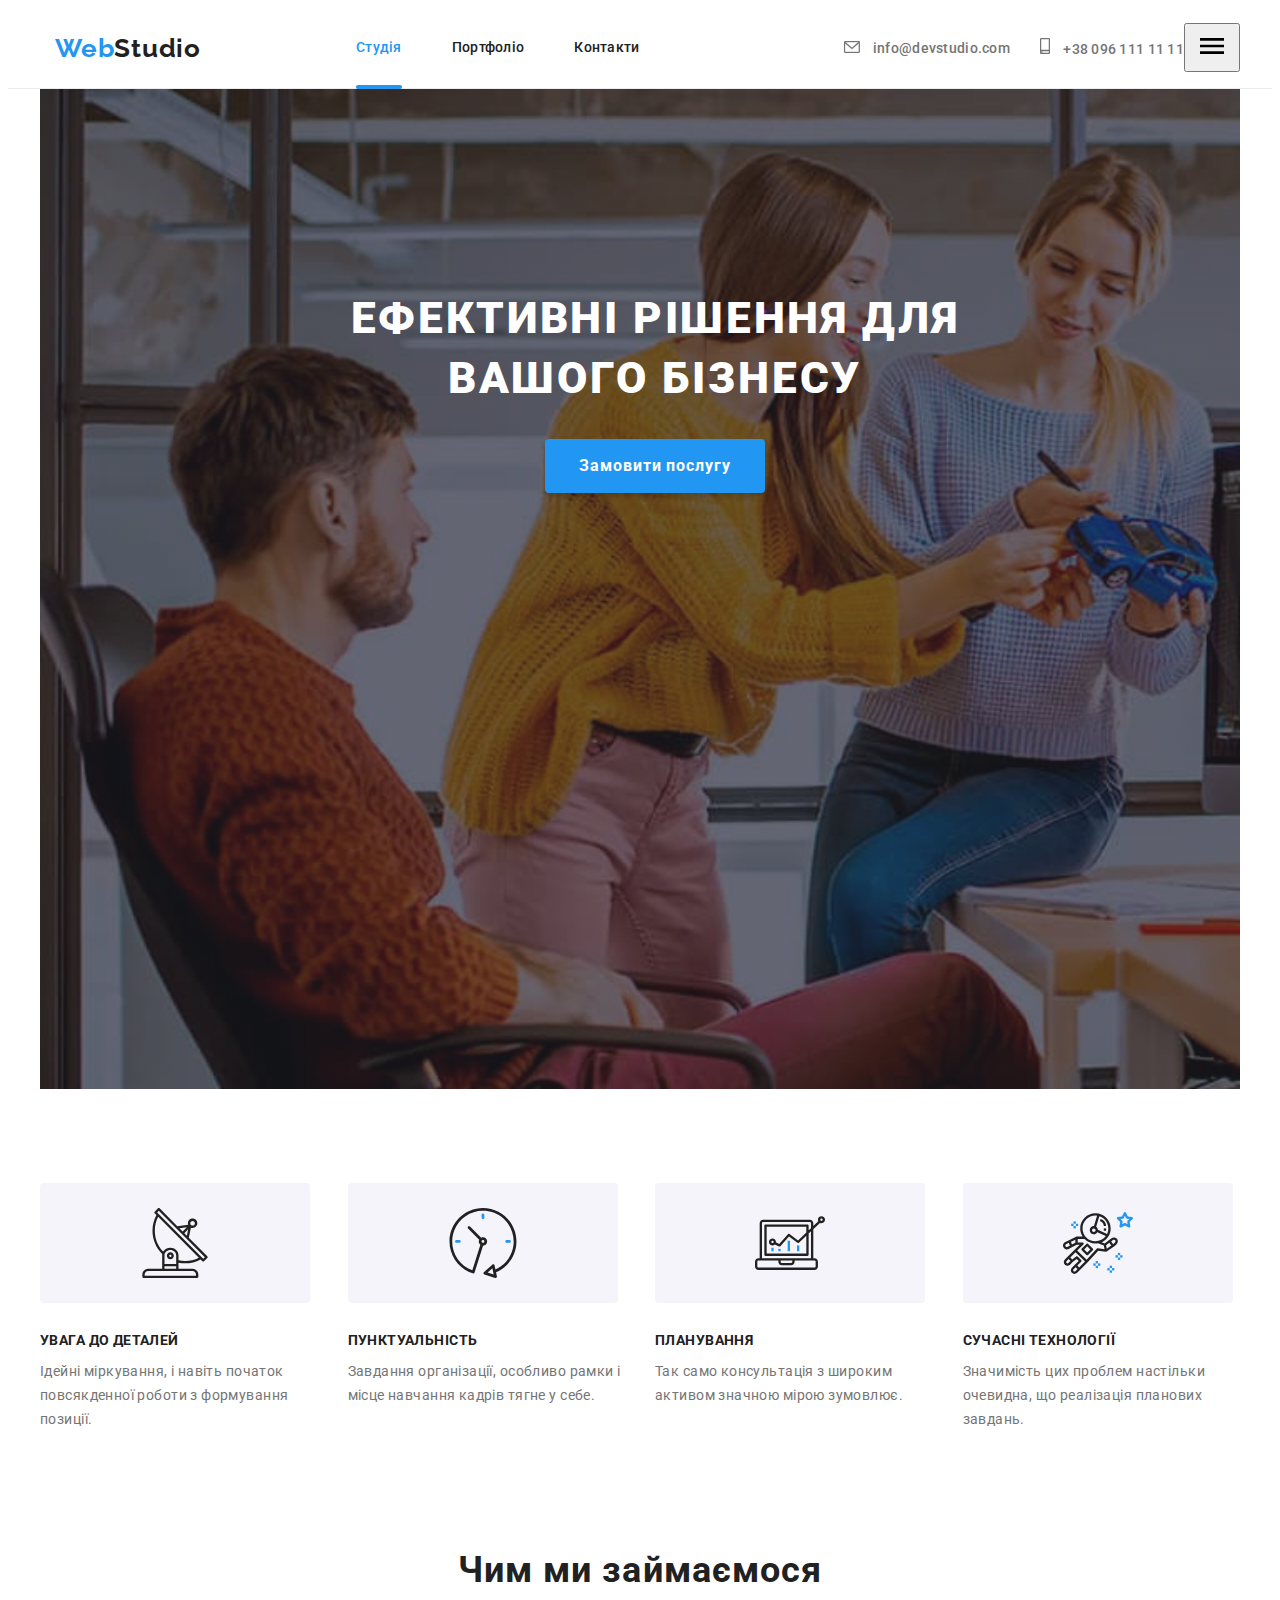
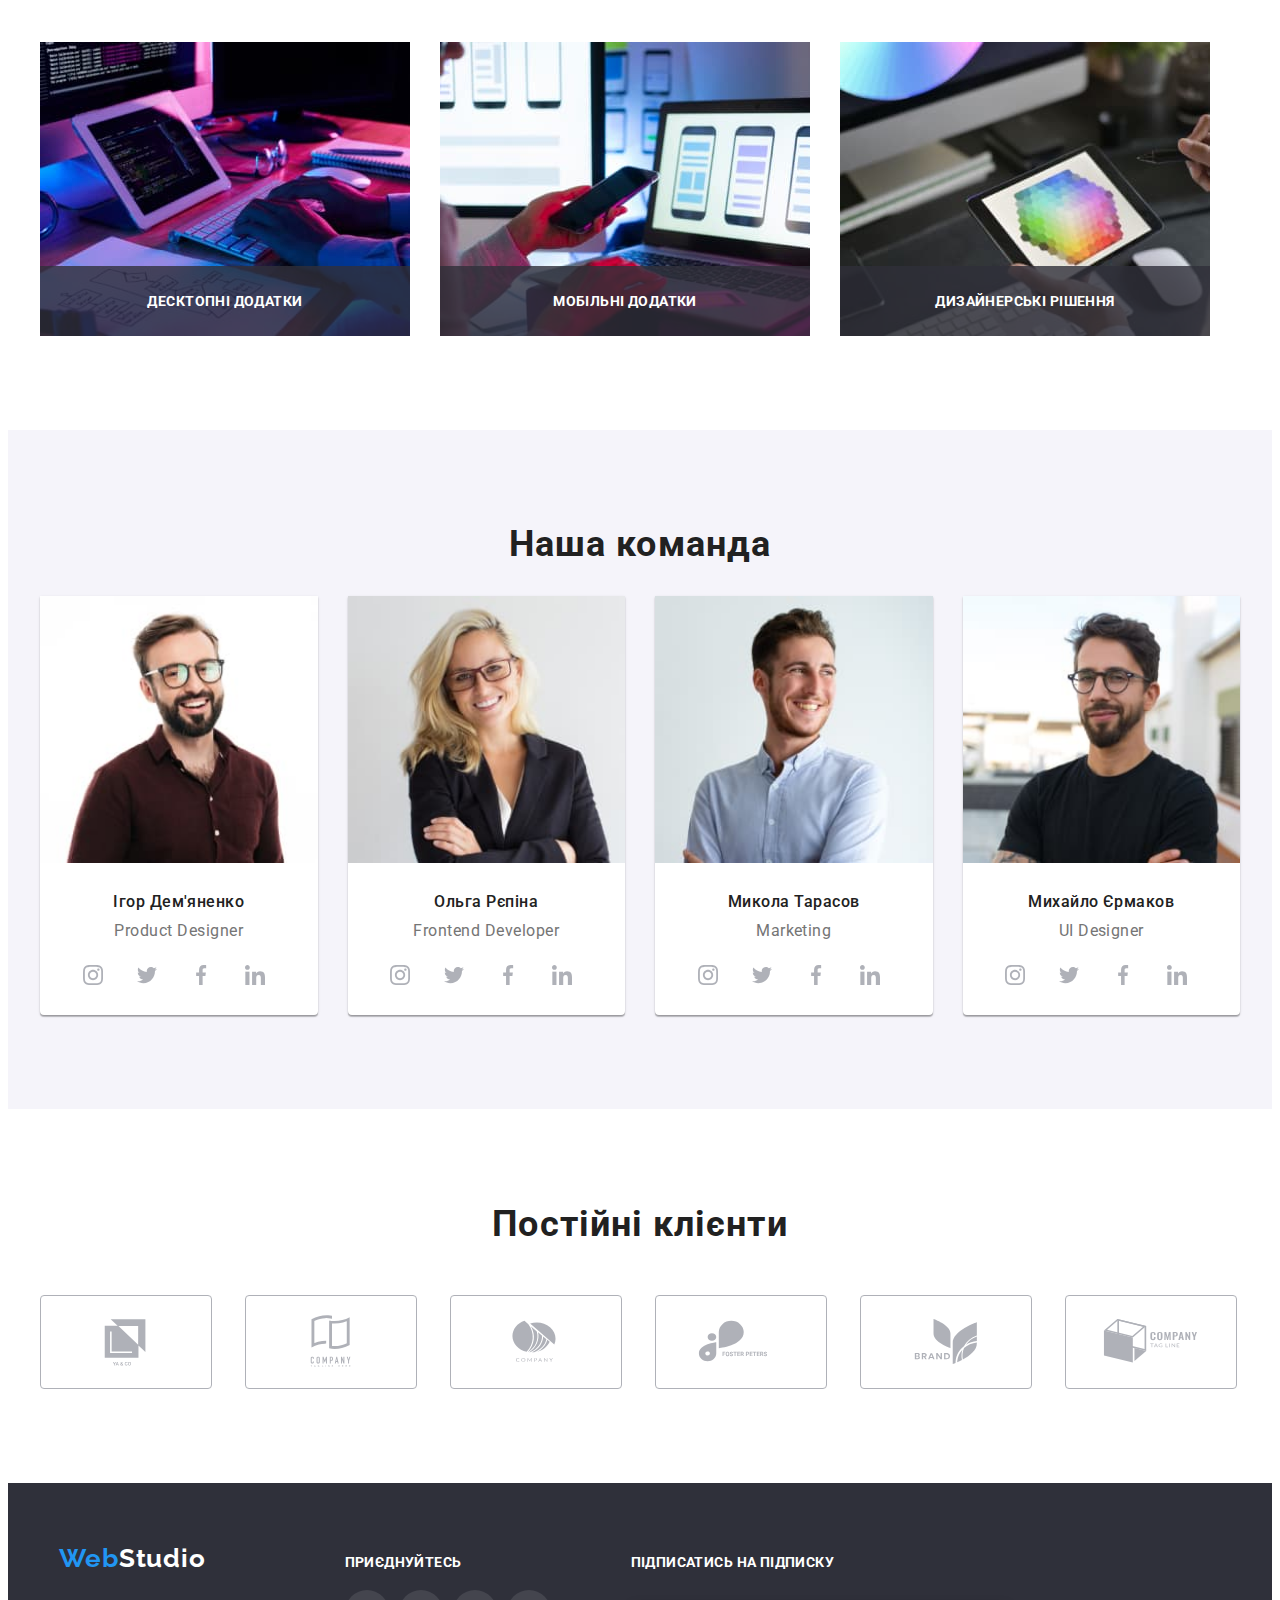
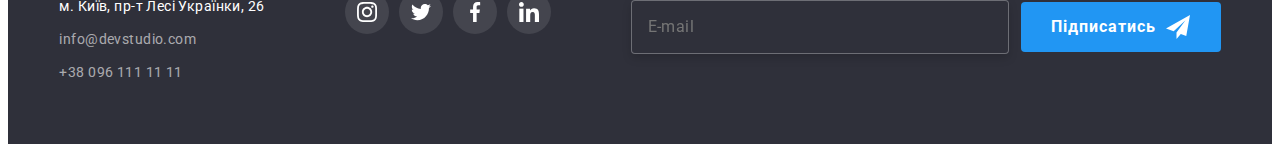
==== commit 1228daed: "button" ====
--- a/index.html
+++ b/index.html
@@ -49,41 +49,59 @@
               </a>
             </li>
           </ul>
-        <button class="menu-toggle js-open-menu" type="button" aria-expanded="false" aria-controls="menu-container">
-          <svg class="navigation__menu--open-icon" width="40" height="40">
-            <use href="./images/icons.svg#icon-open-menu"></use>
+    <button class="navigation__menu--open" type="button" data-menu-open>
+      <svg class="navigation__menu--open-icon" width="40" height="40">
+        <use href="./images/icons.svg#icon-open-menu"></use>
+      </svg>
+    </button>
+    </div>
+    
+    <div class="mobile-menu is-hidden" data-menu>
+      <div class="mobile-menu__container">
+        <button class="mobile-menu__close-btn" type="button" data-menu-close>
+          <svg class="mobile-menu__close-icon" width="40" height="40">
+            <use href="./images/icons.svg#icon-close" width="18" height="18"></use>
           </svg>
         </button>
-        <div class="menu-container js-menu-container is-hidden" id="mobile-menu">
-          <button class="menu-toggle js-close-menu">
-            <svg class="navigation__menu--close-icon" width="40" height="40">
-              <use href="./image/icons.svg#icon-close"></use>
-            </svg>
-          </button>
-          <ul class="mobile__list">
-            <li class="mobile__item">
-              <a class="mobile__link current" href="index.html">Студія</a>
-            </li>
-            <li class="mobile__item">
-              <a class="mobile__link" href="portfolio.html">Портфоліо</a>
-            </li>
-            <li class="mobile__item">
-              <a class="mobile__link" href="">Контакти</a>
-            </li>
-          </ul>
-          <ul class="mobile__authentication">
-            <li class="mobile__authentication-item">
-              <a class="mobile__authentication-link" href="tel:+380961111111">+38 096 111 11 11</a>
-            </li>
-            <li class="mobile__authentication-item">
-              <a class="mobile__authentication-mail" href="mailto:info@devstudio.com">info@devstudio.com</a>
-            </li>
-          </ul>
-          <ul class="mobile__social">
-            <li class="mobile__social-item"><a class="mobile__social-link">Instagram</a></li>
-            <li class="mobile__social-item"><a class="mobile__social-link">Twitter</a></li>
-            <li class="mobile__social-item"><a class="mobile__social-link">Facebook</a></li>
-            <li class="mobile__social-item"><a class="mobile__social-link">Linkedin</a></li>
+        <ul class="mobile-menu__list list">
+          <li class="mobile-menu__item">
+            <a class="mobile-menu__link--current-link" href="./index.html">Студія</a>
+          </li>
+          <li class="mobile-menu__item">
+            <a class="mobile-menu__link" href="./portfolio.html">Портфоліо</a>
+          </li>
+          <li class="mobile-menu__item">
+            <a class="mobile-menu__link" href="#">Контакти</a>
+          </li>
+        </ul>
+    
+        <div class="mobile-contacts-social">
+          <ul class="mobile-contacts list">
+            <li class="mobile-contacts__item">
+              <a class="mobile-contacts__link-telephone-mobile" href="tel:+380961111111">
+                +38 096 111 11 11
+              </a>
+            </li>
+            <li class="mobile-contacts__item">
+              <a class="mobile-contacts__link" href="mailto:info@devstudio.com">
+                info@devstudio.com
+              </a>
+            </li>
+          </ul>
+    
+          <ul class="mobile-social list">
+            <li class="mobile-social__item">
+              <a class="mobile-social__link" href="" lang="en">Instagram</a>
+            </li>
+            <li class="mobile-social__item">
+              <a class="mobile-social__link" href="" lang="en">Twitter</a>
+            </li>
+            <li class="mobile-social__item">
+              <a class="mobile-social__link" href="" lang="en">Facebook</a>
+            </li>
+            <li class="mobile-social__item">
+              <a class="mobile-social__link" href="" lang="en">LinkedIn</a>
+            </li>
           </ul>
         </div>
       </div>
--- a/css/main.min.css
+++ b/css/main.min.css
@@ -1 +1 @@
-.navigation{display:flex;align-items:center}@media screen and (min-width: 768px){.navigation-site-nav-list{display:flex;gap:50px;margin-right:0;margin-left:93px}}@media screen and (min-width: 1200px){.navigation-site-nav-list{display:flex;gap:50px;margin-right:93px;margin-left:93px}}.navigation-logo:focus,.navigation-logo{color:var(--title-text-color);text-decoration:none;font-family:"Raleway";font-style:normal;font-weight:700;font-size:26px;line-height:1.19;letter-spacing:.03em}.navigation-logos{color:var(--accent-color);-nev-accent:#2196f3}.header{border-bottom:1px solid #ececec}.link-s,li{text-decoration:none;list-style:none}.link-s.current,.link-p.current{color:var(--accent-color)}.linktel:hover,.linktel:focus,.linktel-s:hover,.linktel-s:focus,.link-mail:hover,.link-mail:focus,.navigation-site-nav-list>.link:hover,.navigation-site-nav-list>.link:focus,.link-p:hover,.link-p:focus{color:var(--accent-color);text-decoration:none}.link-p,.link-s,.link{position:relative;color:var(--title-text-color);font-weight:500;font-size:14px;line-height:1.14;letter-spacing:.02em;text-decoration:none}.current::after{content:"";position:absolute;display:block;width:100%;height:4px;background-color:#2196f3;left:0;bottom:-1px;opacity:1;border-radius:2px;transition:opacity 250ms cubic-bezier(0.4, 0, 0.2, 1)}@media screen and (min-width: 768px)and (max-width: 1200px){.link-mail,.linktel{display:flex;color:var(--text-color);align-items:center;font-weight:500;font-size:12px;line-height:1.17;text-decoration:none;align-items:center}}@media screen and (min-width: 1200px){.link-mail,.linktel{color:var(--text-color);font-weight:500;font-size:14px;line-height:1.14;letter-spacing:.02em;text-decoration:none}}.link-s{display:flex;padding:32px 0;transition:color 250ms cubic-bezier(0.4, 0, 0.2, 1)}.link-s:hover,.link-s:focus{color:var(--accent-color)}.link{display:flex;padding:32px 0;transition:color 250ms cubic-bezier(0.4, 0, 0.2, 1)}.link:hover,.link:focus{color:var(--accent-color)}.link-p{display:flex;padding:32px 0;transition:color 250ms cubic-bezier(0.4, 0, 0.2, 1)}.link-p:hover,.link-p:focus{color:var(--accent-color)}@media screen and (min-width: 1200px){.link-mail{padding:10px 0;align-items:center;transition:color 250ms cubic-bezier(0.4, 0, 0.2, 1)}}@media screen and (min-width: 1200px){.linktel{padding:32px 0;align-items:center;transition:color 250ms cubic-bezier(0.4, 0, 0.2, 1)}}.icon{fill:currentColor}@media screen and (min-width: 768px){.link-mail>.icon-envelope{stroke:currentColor;margin-right:10px;width:14px;height:10px}}@media screen and (min-width: 1200px){.link-mail>.icon-envelope{stroke:currentColor;margin-right:10px;width:16px;height:12px}}.linktel>.icon-smartphone{stroke:currentColor;margin-right:10px}.icon-smartphone:link:hover.icon{color:var(--accent-color)}@media screen and (max-width: 768px){.navigation-site-nav-list,.contacts-list-h{display:none;margin-left:0}}@media screen and (min-width: 768px){.cont-items{display:flex;align-items:center;margin:0 auto}}@media screen and (min-width: 1200px){.cont-items{display:flex;align-items:center;padding-left:15px;margin:0 auto}}.menu-toggle.js-close-menu{position:absolute;display:flex;align-items:center;color:var(--secondary-text-color);background-color:rgba(0,0,0,0);border:rgba(0,0,0,0);padding:0;top:10px;right:15px;width:40px;height:40px;cursor:pointer}.navigation__menu--close-icon{fill:currentcolor}.mobile-menu__list list{margin-bottom:70px;gap:32px;font-weight:500;font-size:36px;line-height:1.175;letter-spacing:.02em}.mobile-menu__item:not(:last-child){margin-bottom:32px}.mobile-menu__link--current{position:relative;font-weight:500;text-decoration:none;font-size:30px;line-height:1.16;letter-spacing:.02em;color:var(--accent-color)}@media screen and (min-width: 480px){.mobile-menu__link--current{font-size:40px;line-height:1.18;text-align:center;letter-spacing:.02em;position:relative;text-decoration:none}}.mobile-contacts{margin-bottom:64px}.list{list-style:none}@media screen and (min-width: 320px){.menu-toggle.js-open-menu{display:flex;padding:0;width:40px;height:40px;align-items:center;background-color:rgba(0,0,0,0);border:rgba(0,0,0,0);cursor:pointer;margin-left:auto}}@media screen and (min-width: 480px){.menu-toggle.js-open-menu{display:flex;padding:0;width:40px;height:40px;align-items:center;background-color:rgba(0,0,0,0);border:rgba(0,0,0,0);cursor:pointer;margin-left:auto}}@media screen and (min-width: 767px){.menu-toggle.js-open-menu{display:none}}.menu-toggle:hover,.menu-toggle:focus{background-color:rgba(0,0,0,0)}@media screen and (max-width: 320px){.cont-items{display:flex;align-items:center;justify-content:space-between}}@media screen and (max-width: 767px){.cont-items{display:flex;align-items:center;justify-content:space-between}}.menu-container{position:fixed;top:0;left:0;width:100%;height:100%;padding:48px 40px;display:flex;flex-direction:column;background-color:#fff;transform:translateX(100%);transition:250ms cubic-bezier(0.4, 0, 0.2, 1)}.menu-container.menu-toggle{position:absolute;top:10px;right:15px}.mobile__list{margin:0;padding-left:0;list-style:none}.mobile__authentication{padding-left:0;list-style:none;margin-top:auto}.js-menu-container.is-hidden{position:fixed;top:0;left:0;width:100%;height:100%;padding:48px 40px;display:flex;flex-direction:column;background-color:#fff;transform:translateX(100%);transition:250ms cubic-bezier(0.4, 0, 0.2, 1)}.mobile-menu{position:fixed;top:0;left:0;width:100%;height:100%;background-color:rgba(0,0,0,.5);z-index:999;opacity:0;visibility:hidden;pointer-events:none;transition:opacity 250ms linear,visibility 250ms linear}.mobile-menu.is-open{opacity:1;visibility:visible;pointer-events:initial}.mobile-menu.content{height:100%;background-color:#fff;width:70%;transform:translateX(-100%);transition:transform 250ms linear 250ms}.mobile-menu.is-open.content{transform:translateX(0)}.header{border-bottom:1px solid #ececec}@media screen and (min-width: 320px){.header{padding-left:15px;padding-right:15px;margin:0 auto}}@media screen and (min-width: 320px){.contacts-list-h{display:none}}@media screen and (min-width: 768px){.contacts-list-h{display:flex;margin-left:auto;flex-direction:column;gap:10px;padding:17px 0}}@media screen and (min-width: 1200px){.contacts-list-h{display:flex;flex-direction:row;align-items:center;gap:30px;margin-left:auto}}@media screen and (min-width: 768px){.navigation-site-nav-list{display:flex;align-items:center;justify-content:center;gap:50px}}.navigation{display:flex;align-items:center}@media screen and (min-width: 768px){.navigation{gap:62px}}.header{border-bottom:1px solid #ececec}.navigation-logo:focus,.navigation-logo{color:var(--title-text-color);text-decoration:none;font-family:"Raleway";font-style:normal;font-weight:700;font-size:26px;line-height:1.19;letter-spacing:.03em;padding:16px 0}.navigation-logos{color:var(--accent-color);-nev-accent:#2196f3}.link-p,.link-s,.link{position:relative;color:var(--title-text-color);font-weight:500;font-size:14px;line-height:1.14;letter-spacing:.02em;text-decoration:none}:root{--primary-text-color: rgba(0, 0, 0, 0.8);--title-text-color: #212121;--text-color: #757575;--accent-color: #2196f3;--primary-white-color: #ffffff;--font-family: "Roboto", sans-serif;--bg-herro: #2f303a;--bg-team: #f5f4fa;--button-activ: #188ce8;--footer-text-color: rgba(255, 255, 255, 0.6)}@media screen and (min-width: 320px){header>.hed-container .container{max-width:480px;padding-left:15px;padding-right:15px;margin:0 auto;align-items:center}}@media screen and (min-width: 480px){header>.hed-container .container{max-width:480px;padding-left:15px;padding-right:15px;margin:0 auto;align-items:center}}@media screen and (min-width: 768px){header>.hed-container .container{max-width:768px;align-items:center}}@media screen and (min-width: 1200px){header>.hed-container{display:flex;align-items:center;padding-left:15px;padding-right:15px;margin:0 auto}}.page-header-container{display:flex;align-items:center}.container{width:100%;padding-left:15px;padding-right:15px;margin:0 auto}@media screen and (min-width: 320px){.container{max-width:320px}}@media screen and (min-width: 480px){.container{max-width:480px}}@media screen and (min-width: 768px){.container{max-width:768px}}@media screen and (min-width: 1200px){.container{max-width:1200px}}.product{overflow:hidden}.produkt-thumb{position:relative}.produkt-text{padding:63px 24px;font-family:"Roboto";font-style:normal;font-weight:400;font-size:18px;line-height:28px;letter-spacing:.03em;color:var(--primary-white-color)}.produkt-overlay{position:absolute;left:0;top:1px;width:100%;height:100%;background-color:rgba(33,150,243,.9);transform:translateY(100%);transition:transform 250ms cubic-bezier(0.4, 0, 0.2, 1)}.produkt-thumb::before{display:inline-block;top:0;left:0;width:100%;height:100%;background-color:rgba(33,150,243,.9);transform:translateY(100%);transition:transform 250ms cubic-bezier(0.4, 0, 0.2, 1)}.pcarts:hover .produkt-thumb::before{transform:translateY(0)}.bg-hero{background:var(--bg-herro);max-width:480px;text-align:center;padding-top:118px;padding-bottom:118px;margin:0 auto;background-color:#c4c4c4;background-image:linear-gradient(rgba(47, 48, 58, 0.4), rgba(47, 48, 58, 0.4)),url(../images/hero-mob-1x.jpg);background-repeat:no-repeat;background-position:center;background-size:cover}.h-title{font-weight:900;font-size:44px;line-height:1.36;text-align:center;letter-spacing:.06em;text-transform:uppercase;color:var(--primary-white-color)}.button-primary:hover,.button-primary:focus{background-color:var(--button-activ);color:var(--primary-white-color)}.button-primary{font-family:var(--font-family);font-style:normal;font-weight:700;font-size:16px;line-height:1.87;letter-spacing:.06em;cursor:pointer;box-shadow:0px 4px 4px rgba(0,0,0,.15);border-radius:4px;color:var(--primary-white-color);background-color:var(--accent-color);border-color:rgba(0,0,0,0);padding:10px 32px;margin:0;transition:background-color 250ms cubic-bezier(0.4, 0, 0.2, 1)}@media screen and (min-width: 320px){.h-title{font-weight:900;font-size:24px;line-height:1.62;letter-spacing:.06em;text-transform:uppercase;color:var(--primary-white-color);text-align:center;max-width:360px;margin-bottom:30px;margin-left:auto;margin-right:auto}}@media screen and (min-width: 480px){.h-title{text-align:center;max-width:796px;margin-top:200px;margin:0 auto;margin-bottom:30px}}@media screen and (min-width: 768px){.h-title{font-weight:900;font-size:26px;line-height:1.62;letter-spacing:.06em;text-transform:uppercase;color:var(--primary-white-color);text-align:center;max-width:360px;margin-bottom:30px;margin-left:auto;margin-right:auto}}@media screen and (min-width: 1200px){.h-title{font-size:44px;line-height:1.36;max-width:696px}}@media screen and (min-width: 1200px)and (min-device-pixel-ratio: 2),screen and (min-width: 1200px)and (-webkit-min-device-pixel-ratio: 2),screen and (min-width: 1200px)and (min-resolution: 192dpi),screen and (min-width: 1200px)and (min-resolution: 2dppx){.bg-hero .bg-hero{background-image:linear-gradient(rgba(47, 48, 58, 0.4), rgba(47, 48, 58, 0.4)),url(../images/desktop-hero-1x.jpg)}}@media screen and (min-width: 1200px){.bg-hero .bg-hero{max-width:1200px;height:600px;padding-top:200px;padding-bottom:200px;background-image:linear-gradient(rgba(47, 48, 58, 0.4), rgba(47, 48, 58, 0.4)),url(../images/desktop-hero-2x.jpg)}}@media screen and (min-width: 768px)and (min-device-pixel-ratio: 2),screen and (min-width: 768px)and (-webkit-min-device-pixel-ratio: 2),screen and (min-width: 768px)and (min-resolution: 192dpi),screen and (min-width: 768px)and (min-resolution: 2dppx){.bg-hero .bg-hero{background-image:linear-gradient(rgba(47, 48, 58, 0.4), rgba(47, 48, 58, 0.4)),url(../images/hero-tab-2x.jpg)}}@media screen and (min-width: 768px){.bg-hero .bg-hero{max-width:768px;background-image:linear-gradient(rgba(47, 48, 58, 0.4), rgba(47, 48, 58, 0.4)),url(../images/hero-tab-1x.jpg)}}@media(min-device-pixel-ratio: 2),(-webkit-min-device-pixel-ratio: 2),(min-resolution: 192dpi),(min-resolution: 2dppx){.bg-hero .bg-hero{background-image:linear-gradient(rgba(47, 48, 58, 0.4), rgba(47, 48, 58, 0.4)),url(../images/hero-mob-2x.jpg)}}.title{margin-bottom:10px}.bg-hero{text-align:center}@media screen and (min-width: 320px){.overlay{max-width:480px;text-align:center;padding-top:118px;padding-bottom:118px;margin:0 auto;background-color:#c4c4c4;background-image:linear-gradient(to right, rgba(47, 48, 58, 0.4), rgba(47, 48, 58, 0.4)),url("../images/mobile-hero-1x.jpg");background-size:cover;background-repeat:no-repeat;align-items:center}}@media screen and (min-width: 480px){.overlay{max-width:480px;text-align:center;padding-top:118px;padding-bottom:118px;margin:0 auto;background-color:#c4c4c4;background-image:linear-gradient(to right, rgba(47, 48, 58, 0.4), rgba(47, 48, 58, 0.4)),url("../images/mobile-hero-1x.jpg");background-size:cover;background-repeat:no-repeat;align-items:center}}@media screen and (min-width: 768px){.overlay{max-width:768px;padding-top:0;padding-bottom:0;margin-left:auto;margin-right:auto;background-color:#c4c4c4;background-image:linear-gradient(to right, rgba(47, 48, 58, 0.4), rgba(47, 48, 58, 0.4)),url("../images/tablet-hero-1x.jpg");background-size:cover;background-repeat:no-repeat;align-items:center}}@media screen and (min-width: 1200px){.overlay{max-width:1600px;padding-top:200px;padding-bottom:200px;margin-left:auto;margin-right:auto;background-color:#c4c4c4;background-image:linear-gradient(to right, rgba(47, 48, 58, 0.4), rgba(47, 48, 58, 0.4)),url("../images/hero.jpg");background-size:cover;background-repeat:no-repeat;align-items:center}}@media screen and (min-width: 1600px){.overlay{max-width:1600px;padding-top:200px;padding-bottom:200px;margin-left:auto;margin-right:auto;background-color:#c4c4c4;background-image:linear-gradient(to right, rgba(47, 48, 58, 0.4), rgba(47, 48, 58, 0.4)),url("../images/hero.jpg");background-size:cover;background-repeat:no-repeat;align-items:center}}.backdrop{position:fixed;top:0;left:0;width:100%;height:100%;background-color:rgba(0,0,0,.2);opacity:1;transition:opacity 250ms cubic-bezier(0.4, 0, 0.2, 1),visibility 250ms cubic-bezier(0.4, 0, 0.2, 1)}@media screen and (min-width: 320px){.our-describe{padding-top:60px;padding-bottom:60px}}@media screen and (min-width: 480px){.our-describe{padding-top:60px;padding-bottom:60px}}@media screen and (min-width: 1200px){.our-describe{padding-top:94px}}.visually-hidden{position:absolute;width:1px;height:1px;margin:-1px;border:0;padding:0;white-space:nowrap;-webkit-clip-path:inset(100%);clip-path:inset(100%);clip:rect(0 0 0 0);overflow:hidden}@media screen and (min-width: 320px){.skills .title{text-align:center;font-size:14px;line-height:1.14;letter-spacing:.03em;text-transform:uppercase;margin-bottom:10px}}@media screen and (min-width: 480px){.skills .title{text-align:center;font-size:14px;line-height:1.14;letter-spacing:.03em;text-transform:uppercase;margin-bottom:10px}}@media screen and (min-width: 767px){.skills .title{font-size:14px;line-height:1.14;letter-spacing:.03em;text-transform:uppercase;margin-bottom:10px;text-align:start}}@media screen and (min-width: 1200px){.skills .title{font-weight:700;font-size:14px;line-height:1.14;letter-spacing:.03em;text-transform:uppercase;color:var(--title-text-color);text-align:start}}.skills .skil{font-size:14px;line-height:1.72;letter-spacing:.03em;color:var(--text-color)}.box{width:100%;height:120px;margin-bottom:30px;display:flex;justify-content:center;align-items:center;background-color:#f5f4fa;border-radius:4px}@media screen and (min-width: 320px)and (min-width: 480px){.box{width:450px}}@media screen and (min-width: 768px){.box{width:100%;height:120px;margin-bottom:30px;display:flex;justify-content:center;align-items:center;background-color:#f5f4fa;border-radius:4px}}@media screen and (min-width: 1200px){.box{width:270px}}@media screen and (min-width: 320px){.skills{display:flex;flex-wrap:wrap;gap:30px;padding-right:0}}@media screen and (min-width: 480px){.skills{display:flex;flex-wrap:wrap}}@media screen and (min-width: 768px){.skills{display:flex;flex-wrap:wrap;gap:30px}}@media screen and (min-width: 1200px){.skills{flex-wrap:nowrap;display:flex;gap:30px}}@media screen and (min-width: 320px){.list-skills{width:100%}}@media screen and (min-width: 480px){.list-skills{width:100%}}@media screen and (min-width: 768px){.list-skills{flex-basis:calc((100% - 30px)/2);width:100%;gap:30px}}@media screen and (min-width: 1200px){.list-skills{flex-basis:calc(100% - 90px)/4;width:100%}}.icon-antenna-1{width:70px;height:70px;align-items:center}.box>.icon{display:flex;background-repeat:no-repeat;gap:30px;align-items:center}.icon-clock-1{width:70px;height:70px;cursor:pointer}.icon-diagram-1{width:70px;height:70px;cursor:pointer}.icon-astronaut-1{width:70px;height:70px;cursor:pointer}@media screen and (min-width: 320px){.overlay{max-width:480px;background-image:linear-gradient(rgba(47, 48, 58, 0.4), rgba(47, 48, 58, 0.4)),url("../images/mobile-hero-1x.jpg")}}@media screen and (min-width: 320px)and (min-device-pixel-ratio: 2),screen and (min-width: 320px)and (-webkit-min-device-pixel-ratio: 2),screen and (min-width: 320px)and (min-resolution: 192dpi),screen and (min-width: 320px)and (min-resolution: 2dppx){.overlay{background-image:linear-gradient(rgba(47, 48, 58, 0.4), rgba(47, 48, 58, 0.4)),url("../images/mobile-hero-2x.jpg")}}@media screen and (min-width: 768px){.overlay{max-width:768px;background-image:linear-gradient(rgba(47, 48, 58, 0.4), rgba(47, 48, 58, 0.4)),url("../images/tablet-hero-1x.jpg")}}@media screen and (min-width: 768px)and (min-device-pixel-ratio: 2),screen and (min-width: 768px)and (-webkit-min-device-pixel-ratio: 2),screen and (min-width: 768px)and (min-resolution: 192dpi),screen and (min-width: 768px)and (min-resolution: 2dppx){.overlay{background-image:linear-gradient(rgba(47, 48, 58, 0.4), rgba(47, 48, 58, 0.4)),url("../images/tablet-hero-2x.jpg")}}@media screen and (min-width: 1200px){.overlay{max-width:1200px;height:600px;padding-top:200px;padding-bottom:200px;background-image:linear-gradient(rgba(47, 48, 58, 0.4), rgba(47, 48, 58, 0.4)),url("../images/desktop-hero 1x.jpg")}}@media screen and (min-width: 1200px)and (min-width: 1200px)and (min-device-pixel-ratio: 2),screen and (min-width: 1200px)and (min-width: 1200px)and (-webkit-min-device-pixel-ratio: 2),screen and (min-width: 1200px)and (min-width: 1200px)and (min-resolution: 192dpi),screen and (min-width: 1200px)and (min-width: 1200px)and (min-resolution: 2dppx){.overlay{background-image:linear-gradient(rgba(47, 48, 58, 0.4), rgba(47, 48, 58, 0.4)),url("../images/desktop-hero-2x.jpg")}}.work .working{font-weight:700;font-size:36px;line-height:1.16;text-align:center;letter-spacing:.03em;color:var(--title-text-color)}.work{padding-top:59px;padding-bottom:94px}@media screen and (max-width: 768px){.work{display:none}}@media screen and (max-width: 1200px){.work{display:none}}.working{text-align:center}.forimages{display:flex;gap:30px;margin-top:50px}.picture{position:relative;display:block;gap:30px;max-width:100%;background:url(16166.jpg);border-radius:0px}.job-overlay{position:absolute;display:flex;width:370px;height:70px;left:0;bottom:0;background-color:rgba(47,48,58,.8);align-items:center;margin-left:auto;margin-right:auto}.j-o-title{margin-left:auto;margin-right:auto;font-family:"Roboto";font-style:normal;font-weight:700;font-size:14px;line-height:16px;text-align:center;letter-spacing:.03em;text-transform:uppercase;color:#fff}.person .name{font-weight:500;font-size:16px;line-height:1.18;letter-spacing:.03em;color:var(--title-text-color)}.person{background-color:#fff}.person-work{font-weight:400;font-size:16px;line-height:1.18;letter-spacing:.03em;color:var(--text-color)}.list-buttons .butone:hover,.list-buttons .butone:focus,.list-buttons .but:hover,.list-buttons .but:focus{color:#fff;background-color:var(--accent-color)}.team{background:var(--bg-team)}@media screen and (min-width: 320px){.team{padding-top:60px;padding-bottom:60px}}@media screen and (min-width: 320px)and (min-width: 480px){.team{padding-top:60px;padding-bottom:60px}}@media screen and (min-width: 1200px){.team{padding-top:94px;padding-bottom:94px}}@media screen and (min-width: 320px)and (min-width: 480px){.team-title:focus,.team-title{font-size:28px;line-height:1.18;text-align:center;letter-spacing:.03em;margin-bottom:30px}}@media screen and (min-width: 1200px){.team-title:focus,.team-title{font-weight:700;font-size:36px;line-height:1.16;text-align:center;letter-spacing:.03em;color:#212121}}@media screen and (min-width: 320px){.carts{display:flex;flex-wrap:wrap;gap:30px}}@media screen and (min-width: 320px)and (min-width: 480px){.carts{display:flex;flex-wrap:wrap;gap:30px}}@media screen and (min-width: 768px){.carts{flex-basis:calc((100% - 30px)/2)}}@media screen and (min-width: 1200px){.carts{width:1200px;display:flex;justify-content:center;gap:30px;flex-wrap:nowrap}}@media screen and (min-width: 768px){.person{flex-basis:calc((100% - 30px)/2);justify-content:center}}@media screen and (min-width: 320px){.namec{width:100%;padding-top:30px;padding-bottom:30px;text-align:center}}@media screen and (min-width: 480px){.namec{width:100%;padding-top:30px;padding-bottom:30px;text-align:center}}@media screen and (min-width: 768px){.namec .namec{flex-basis:calc((100% - 30px)/2);text-align:center}}@media screen and (min-width: 1200px){.namec{width:100%;text-align:center}}.person-work{margin-top:10px}.person{box-shadow:0px 1px 3px rgba(0,0,0,.12),0px 1px 1px rgba(0,0,0,.14),0px 2px 1px rgba(0,0,0,.2);border-radius:0px 0px 4px 4px}@media screen and (min-width: 1200px){.icons-cart-list{display:flex;justify-content:center}}@media screen and (min-width: 768px){.icons-cart-list{display:flex;justify-content:center}}@media screen and (min-width: 480px){.icons-cart-list{display:flex;justify-content:center;align-items:center}}@media screen and (min-width: 320px){.icons-cart-list{display:flex;justify-content:center;align-items:center}}.icon-listc{display:flex;fill:#afb1b8;height:44px;width:44px;margin-right:10px}.icons-link:hover,.icons-link:focus{background-color:var(--accent-color);fill:#fff}.icons-link{display:flex;width:44px;height:44px;padding:12px;fill:#afb1b8;background-repeat:no-repeat;background-position:center;border-radius:50%;align-items:center;justify-content:center;transition:background-color 250ms cubic-bezier(0.4, 0, 0.2, 1),fill 250ms cubic-bezier(0.4, 0, 0.2, 1)}.icon .icon-instagram-2{width:20px;height:20px;cursor:pointer;align-content:center;vertical-align:middle;color:#afb1b8}.icon-twitter-1{width:20px;height:20px;cursor:pointer;align-content:center;vertical-align:middle;color:#afb1b8}.icon-facebook-1{width:20px;height:20px;cursor:pointer;align-content:center;vertical-align:middle;color:#afb1b8}.icon-linkedin-1{width:20px;height:20px;background-image:url("./images/icon-linkedin-1.svg");cursor:pointer;align-content:center;vertical-align:middle;color:#afb1b8}@media screen and (min-width: 320px){.clients{padding-top:60px;padding-bottom:60px}}@media screen and (min-width: 480px){.clients{padding-top:60px;padding-bottom:60px}}@media screen and (min-width: 1200px){.clients{padding-top:94px;padding-bottom:94px}}@media screen and (min-width: 320px){.clients-title{font-size:28px;line-height:1.18;text-align:center;letter-spacing:.03em;margin-bottom:30px}}@media screen and (min-width: 480px){.clients-title{font-size:28px;line-height:1.18;text-align:center;letter-spacing:.03em;margin-bottom:30px}}@media screen and (min-width: 1200px){.clients-title{font-family:"Roboto";font-style:normal;font-weight:700;font-size:36px;line-height:42px;text-align:center;letter-spacing:.03em;color:#212121;margin-bottom:50px}}@media screen and (min-width: 320px){.client-list{display:flex;flex-wrap:wrap;gap:30px;justify-content:center}}@media screen and (min-width: 480px){.client-list{display:flex;gap:30px;flex-wrap:wrap;justify-content:center}}@media screen and (min-width: 1200px){.client-list{display:flex;gap:30px;justify-content:center;text-align:center;margin-left:auto;margin-right:auto;flex-wrap:nowrap}}@media screen and (min-width: 320px){.client-link{fill:currentColor;position:relative;display:flex;width:100%;height:100%;border:1px solid #afb1b8;border-radius:4px;justify-content:center;align-items:center;color:#afb1b8;transition:border 250ms cubic-bezier(0.4, 0, 0.2, 1),fill 250ms cubic-bezier(0.4, 0, 0.2, 1)}}@media screen and (min-width: 480px){.client-link{display:flex;width:170px;height:92px;border:1px solid #afb1b8;fill:#afb1b8;border-radius:4px;justify-content:center;align-items:center;transition:border 250ms cubic-bezier(0.4, 0, 0.2, 1),fill 250ms cubic-bezier(0.4, 0, 0.2, 1)}}.client-link:hover,.client-link:focus{fill:var(--accent-color);border:1px solid var(--accent-color)}.icon-Logo-1{width:106px;height:60px}.icon-Logo-2{width:106px;height:60px}.icon-Logo-3{width:106px;height:60px}.icon-Logo-4{width:106px;height:60px}.icon-Logo-5{width:106px;height:60px}.icon-Logo{width:106px;height:60px}@media screen and (min-width: 320px){.client-item .client-item{flex-basis:calc((100% - 30px)/2);height:92px}}@media screen and (min-width: 480px){.client-item .client-item{width:100%;padding-top:30px;padding-bottom:30px;text-align:center}}@media screen and (min-width: 768px){.client-item .client-item{flex-basis:calc((100% - 30px)/2);text-align:center}}@media screen and (min-width: 1200px){.client-item{width:100%;text-align:center}}@media screen and (min-width: 320px){.footer{background-color:#2f303a;padding-top:60px;padding-bottom:60px;max-width:100%;margin:0 auto}}@media screen and (min-width: 480px){.footer{text-align:center;width:100%;padding-top:60px;padding-bottom:60px;max-width:100%;margin:0 auto}}@media screen and (min-width: 1200px){.footer{display:flex;background:var(--bg-herro);padding-top:60px;padding-bottom:60px}}@media screen and (min-width: 320px){.footer-fortwo{text-align:center;width:100%;margin-bottom:60px}}@media screen and (min-width: 480px){.footer-fortwo{text-align:center;width:100%;margin-bottom:60px}}@media screen and (min-width: 768px){.footer-fortwo{width:50%;margin-right:auto;text-align:center;margin-bottom:60px}}@media screen and (min-width: 1200px){.footer-fortwo{width:100%;text-align:left;margin-bottom:0;align-content:center}}@media screen and (min-width: 320px){.container-f{display:flex;flex-wrap:wrap;max-width:320px;padding-left:15px;padding-right:15px;margin:0 auto;align-items:center}}@media screen and (min-width: 480px){.container-f{max-width:480px;display:flex;flex-wrap:wrap}}@media screen and (min-width: 768px){.container-f{max-width:768px;display:flex;flex-wrap:wrap;align-items:stretch}}@media screen and (min-width: 1200px){.container-f{display:flex;max-width:1200px;padding-left:15px;padding-right:15px;margin:0 auto;align-items:baseline;flex-wrap:nowrap;gap:80px}}.flogo{font-family:"Raleway";font-style:normal;font-weight:700;font-size:26px;line-height:1.19;letter-spacing:.03em;color:var(--primary-white-color);list-style:none;text-decoration:none}.list-adres:hover,.list-adres:focus,.list-mail:hover,.list-mail:focus,.list-tel:hover,.list-tel:focus{color:var(--accent-color)}.list-adres{font-family:"Roboto";font-style:normal;font-weight:400;font-size:14px;line-height:1.72;letter-spacing:.03em;color:var(--primary-white-color);text-decoration:none;transition:color 250ms cubic-bezier(0.4, 0, 0.2, 1)}.list-mail,.list-tel{font-style:normal;font-size:14px;line-height:1.72;letter-spacing:.03em;color:var(--footer-text-color);text-decoration:none;transition:color 250ms cubic-bezier(0.4, 0, 0.2, 1)}.footer{background-color:var(--bg-herro)}.footer-adres{font-family:"Roboto";font-style:normal;font-weight:400;font-size:14px;line-height:1.7;letter-spacing:.03em;color:var(--primary-white-color);text-decoration:none}.footer-mail:hover,.footer-mail:focus,.footer-tel:hover,.footer-tel:focus{color:var(--accent-color)}.footer-mail,.footer-tel{font-family:"Roboto";font-style:normal;font-weight:400;font-size:14px;line-height:1.7;letter-spacing:.03em;color:var(--footer-text-color);text-decoration:none}h1,h2,h3,h4,h5,h6{margin:0}ul,ol,p{margin:0;padding-left:0}img{display:block;max-width:100%;height:auto;width:100%}.addresfoot{margin-top:20px}.contacts-footer{gap:9px}.contacts-footer:not(:last-child){margin-bottom:9px}.address{margin-top:20px}.footerlist{padding-left:30px}@media screen and (min-width: 320px){.footer-icons-link{text-align:center;width:100%;margin-bottom:60px}}@media screen and (min-width: 480px){.footer-icons-link{text-align:center;width:100%;margin-bottom:60px}}@media screen and (min-width: 768px){.footer-icons-link{width:50%;margin-left:auto;text-align:center;margin-bottom:60px}}@media screen and (min-width: 1200px){.footer-icons-link{display:flex;flex-direction:column;flex-wrap:wrap;align-items:flex-start;margin-bottom:0}}@media screen and (min-width: 320px){.foter-link-title{font-weight:700;font-size:14px;line-height:1.14;letter-spacing:.03em;text-transform:uppercase;color:var(--primary-white-color);margin-bottom:20px}}@media screen and (min-width: 480px){.foter-link-title{font-weight:700;font-size:14px;line-height:1.14;letter-spacing:.03em;text-transform:uppercase;color:var(--primary-white-color);margin-bottom:20px}}@media screen and (min-width: 1200px){.foter-link-title{font-family:"Roboto";font-style:normal;font-weight:700;font-size:14px;line-height:16px;letter-spacing:.03em;text-transform:uppercase;color:#fff;margin-bottom:20px}}.footer-link-list{display:flex;justify-content:center;gap:10px}.footer-link-item{display:flex;width:44px;height:44px;background-repeat:no-repeat;background-position:center;background-color:rgba(255,255,255,.1);border-radius:50%;align-items:center;justify-content:center}.f-s-link{display:flex;height:43px;width:43px;border-radius:50%;align-items:center;justify-content:center;fill:#fff;transition:background-color 250ms cubic-bezier(0.4, 0, 0.2, 1)}.f-s-link:hover{background-color:var(--accent-color)}.f-s-link:focus{background-color:var(--accent-color)}.f-s-link .icon-instagram-2{width:20px;height:20px;cursor:pointer;fill:#fff}.f-s-link .icon-twitter-1{width:20px;cursor:pointer;fill:#fff}.f-s-link .icon-facebook-1{height:20px;fill:#fff;cursor:pointer}.f-s-link .icon-linkedin-1{height:20px;cursor:pointer;fill:#fff;width:20px}.form-email{margin-left:93px}@media screen and (min-width: 320px){.foter-link-tit{font-weight:700;font-size:14px;line-height:1.14;letter-spacing:.03em;text-transform:uppercase;color:var(--primary-white-color);margin-bottom:20px}}@media screen and (min-width: 480px){.foter-link-tit{font-family:"Roboto";font-style:normal;font-weight:700;font-size:14px;line-height:16px;letter-spacing:.03em;text-transform:uppercase;color:#fff;margin-bottom:20px;align-items:center;justify-content:center}}@media screen and (min-width: 1200px){.foter-link-tit{font-family:"Roboto";font-style:normal;font-weight:700;font-size:14px;line-height:16px;letter-spacing:.03em;text-transform:uppercase;color:#fff;margin-bottom:20px;text-align:left}}@media screen and (min-width: 320px){.form-button-foot{text-align:center;width:100%;display:flex;flex-direction:column}}@media screen and (min-width: 480px){.form-button-foot{text-align:center;width:100%}}@media screen and (min-width: 768px){.form-button-foot{text-align:center;width:100%}}@media screen and (min-width: 1200px){.form-button-foot{gap:10px}}@media screen and (min-width: 320px){.input-mail{width:100%;height:50px;margin-bottom:20px;padding-left:16px;background-color:rgba(0,0,0,0);color:var(--primary-white-color);border:1px solid rgba(255,255,255,.3);border-radius:4px}}@media screen and (min-width: 480px){.input-mail{width:358px;height:50px;padding-left:16px;border:1px solid rgba(255,255,255,.3);filter:drop-shadow(0px 4px 4px rgba(0, 0, 0, 0.15));border-radius:4px;background-color:#2f303a;font-family:"Roboto";font-style:normal;font-weight:400;font-size:16px;line-height:20px;display:flex;align-items:center;letter-spacing:.03em;color:rgba(255,255,255,.6);outline:none}}@media screen and (min-width: 768px){.input-mail{margin-bottom:16px}}@media screen and (min-width: 1200px){.input-mail{margin-bottom:0}}.input-mail:focus{border:1px solid rgba(255,255,255,.3)}.foot-em-bottom:hover,.foot-em-bottom:focus{background-color:var(--accent-color)}@media screen and (min-width: 320px){.form-pidp{gap:12px;flex-wrap:wrap;display:flex;justify-content:center;flex-direction:column;align-items:center;padding-left:15px;align-items:center}}@media screen and (min-width: 480px){.form-pidp{gap:12px;flex-wrap:wrap;display:flex;justify-content:center;flex-direction:column;align-items:center;padding-left:0}}@media screen and (min-width: 768px){.form-pidp{display:flex;gap:12px;flex-direction:column;align-items:center;flex-wrap:nowrap;padding-left:0}}@media screen and (min-width: 1200px){.form-pidp{display:flex;gap:12px;justify-content:flex-end;flex-wrap:nowrap;flex-direction:revert;padding-left:0}}.foot-em-bottom{display:flex;width:200px;height:50px;font-family:"Roboto";font-style:normal;font-weight:700;font-size:16px;line-height:30px;background-color:rgba(255,255,255,.1);border-radius:4px;align-items:center;justify-content:center;text-align:center;letter-spacing:.06em;color:#fff;cursor:pointer;border:none;background-color:#2196f3;transition:background-color 250ms cubic-bezier(0.4, 0, 0.2, 1)}.icon-icon-send{margin-left:10px}.is-hidden{visibility:hidden;opacity:0;pointer-events:none}@media screen and (min-width: 320px){.modal{width:100%;min-height:609px;position:absolute;top:50%;transform:translateY(-50%);padding:40px 15px;background-color:var(--primary-white-color);border-radius:4px;box-shadow:0px 1px 3px rgba(0,0,0,.12),0px 1px 1px rgba(0,0,0,.14),0px 2px 1px rgba(0,0,0,.2)}}@media screen and (min-width: 480px){.modal{text-align:left;padding:40px;max-width:450px;position:absolute;top:50%;left:50%;transform:translate(-50%, -50%) scale(1);transition-property:transform;transition-duration:250ms;transition-timing-function:cubic-bezier(0.4, 0, 0.2, 1)}}@media screen and (min-width: 768px){.modal{text-align:left;position:absolute;padding:40px;position:absolute;width:528px;min-height:581px;top:50%;left:50%;visibility:visible;background-color:#fff;box-shadow:0px 1px 3px rgba(0,0,0,.12),0px 1px 1px rgba(0,0,0,.14),0px 2px 1px rgba(0,0,0,.2);border-radius:4px;transform:translate(-50%, -50%) scale(1);transition:transform 250ms cubic-bezier(0.4, 0, 0.2, 1),opacity 250ms cubic-bezier(0.4, 0, 0.2, 1)}}@media screen and (min-width: 1200px){.modal{text-align:left;position:absolute;padding:40px;position:absolute;min-height:581px;width:528px;top:50%;left:50%;visibility:visible;background-color:#fff;box-shadow:0px 1px 3px rgba(0,0,0,.12),0px 1px 1px rgba(0,0,0,.14),0px 2px 1px rgba(0,0,0,.2);border-radius:4px;transform:translate(-50%, -50%) scale(1);transition:transform 250ms cubic-bezier(0.4, 0, 0.2, 1),opacity 250ms cubic-bezier(0.4, 0, 0.2, 1)}}.backdrop.is-hidden .modal{transform:translate(-50%, -50%) scale(0)}.backdrop{position:fixed;top:0;left:0;width:100%;height:100%;background-color:rgba(0,0,0,.2);opacity:1;transition:opacity 250ms cubic-bezier(0.4, 0, 0.2, 1),visibility 250ms cubic-bezier(0.4, 0, 0.2, 1)}.p-modal{display:flex;margin-top:130px;align-items:center;justify-content:center;font-family:"Roboto";font-style:normal;font-weight:700;font-size:18px;line-height:28px;letter-spacing:.03em;color:#4a0d50}.modal-svg{position:absolute;display:flex;align-items:center;justify-content:center;cursor:pointer;width:30px;height:30px;background-color:#fff;border:1px solid rgba(0,0,0,.1);border-radius:50%;transition:250ms var(--timing-function);right:8px;top:8px;background-repeat:no-repeat;background-position:center;color:#000}.close{width:11px;height:11px}.modal-svg:hover,.modal-svg:focus{fill:var(--accent-color)}.checkbox-label{cursor:pointer;display:flex;justify-content:center;align-items:center;gap:5px}.modal-form-checkbox{margin-top:25px}.checkbox-input{-webkit-appearance:none;-moz-appearance:none;appearance:none}.checkbox-icon{display:inline-block;width:16px;height:15px;border:2px solid #212121;border-radius:4px;margin-right:3px;transition:background-color 250ms cubic-bezier(0.4, 0, 0.2, 1)}.checkbox-input:checked+.checkbox-icon{border-color:#2196f3;background-color:#2196f3;background-image:url(../images/Vector.svg);background-size:contain;background-origin:border-box;transition:background-color 250ms cubic-bezier(0.4, 0, 0.2, 1)}.formlabel-name{font-size:12px;line-height:1.16;letter-spacing:.01em;color:var(--paragraph-color)}.form-item:not(:last-child){margin-bottom:12px}@media screen and (min-width: 320px){.modal-form-message{width:100%;max-width:448px;padding:12px 16px;width:100%;height:120px;border:1px solid rgba(33,33,33,.2);border-radius:4px;resize:none;outline:rgba(0,0,0,0);transition:border 250ms cubic-bezier(0.4, 0, 0.2, 1)}}.modal-form-message,.modal-form-input{display:block;width:100%;max-width:448px;height:40px;font-weight:400;font-size:14px;line-height:14px;letter-spacing:.01em;color:rgba(117,117,117,.5);border-radius:4px;border-color:rgba(33,33,33,.2);outline:rgba(0,0,0,0);transition:border-color var(--title-text-color)}.modal-form-input{position:relative;margin-top:4px;padding-left:40px}@media screen and (min-width: 320px){.modal-form-input{width:100%;height:40px;border:1px solid rgba(33,33,33,.2);border-radius:4px;font-size:16px;color:#000;padding-left:42px;outline:rgba(0,0,0,0);transition:border 250ms cubic-bezier(0.4, 0, 0.2, 1)}}.modal-form-message:hover,.modal-form-message:focus,.form-field:hover,.form-field:focus,.modal-form-input:hover,.modal-form-input:focus{border-color:#2196f3;fill:#2196f3}.form-field{position:relative;margin-bottom:28px}.icon-phone-black-18dp-1,.icon-email-black-18dp-1,.icon-person-black-18dp-1{position:absolute;top:30px;height:18px;left:13px;margin-top:4px;margin-bottom:11px;transition:fill 250ms cubic-bezier(0.4, 0, 0.2, 1)}@media screen and (min-width: 320px){.modal-form-title{font-weight:700;font-size:20px;line-height:1.5;text-align:center;letter-spacing:.03em;color:var(--secondary-text-color);margin-bottom:12px;padding-top:20px}}@media screen and (min-width: 768px){.modal-form-title{font-family:"Roboto";font-style:normal;font-weight:700;font-size:20px;line-height:23px;letter-spacing:.03em;color:#212121;margin-bottom:12px;text-align:center}}.modal-form-message{width:100%;max-width:448px;height:120px;border-radius:4px;margin-top:4px;font-family:"Roboto";font-style:normal;font-weight:400;font-size:14px;line-height:14px;letter-spacing:.01em;padding:12px 16px;color:rgba(117,117,117,.76);resize:none}.modal-form-link{color:var(--accent-color)}.modal-form-check{display:flex;align-items:center;justify-content:center;margin-top:12px}.titl-contract{color:#2196f3;background-color:rgba(0,0,0,0)}.titl-contract:hover,.titl-contract:focus{color:#fff;background-color:#2196f3}.modal-check{position:absolute;display:flex;border:2px solid #000;align-items:center;justify-content:center;margin-right:7px;width:16px;height:15px;border-radius:2px;cursor:pointer;pointer-events:none;transition:background-color 250ms cubic-bezier(0.4, 0, 0.2, 1)}.icon-Vector-5{width:11px;height:8px;top:50%;left:10px;margin-top:11px;margin-bottom:11px;transform:translateY(-50%);transition:fill 250ms cubic-bezier(0.4, 0, 0.2, 1)}.modal-form-submit{display:block;width:200px;height:50px;align-items:center;justify-content:center;min-width:200px;height:50px;font-weight:700;font-size:16px;line-height:1.88;letter-spacing:.06em;color:var(--primary-white-color);background-color:var(--accent-color);border:none;border-radius:4px;margin-top:30px;margin-left:auto;margin-right:auto;transition-property:background-color,fill;transition-timing-function:linear;cursor:pointer}.modal-form-submit:hover,.modal-form-submit:focus{background-color:#188ce8;transition:background-color 250ms cubic-bezier(0.4, 0, 0.2, 1)}.butone{font-family:var(--font-family);font-style:normal;font-weight:500;font-size:16px;line-height:1.62;letter-spacing:.03em;background-color:#f5f4fa;border-radius:4px;text-decoration:none;border-color:rgba(0,0,0,0);padding:6px 25px;cursor:pointer;transition:background-color 250ms cubic-bezier(0.4, 0, 0.2, 1),color 250ms cubic-bezier(0.4, 0, 0.2, 1),box-shadow 250ms cubic-bezier(0.4, 0, 0.2, 1)}body{background-color:var(--primary-white-color);color:var(--title-text-color);font-family:var(--font-family);letter-spacing:.03em;font-size:14px}.visually-hidden{position:absolute;width:1px;height:1px;margin:-1px;border:0;padding:0;white-space:nowrap;-webkit-clip-path:inset(100%);clip-path:inset(100%);clip:rect(0 0 0 0);overflow:hidden}.butone{font-family:var(--font-family);font-style:normal;font-weight:500;font-size:16px;line-height:1.62;letter-spacing:.03em;background-color:#f5f4fa;border-radius:4px;text-decoration:none;border-color:rgba(0,0,0,0);padding:6px 25px;cursor:pointer;transition:background-color 250ms cubic-bezier(0.4, 0, 0.2, 1),color 250ms cubic-bezier(0.4, 0, 0.2, 1),box-shadow 250ms cubic-bezier(0.4, 0, 0.2, 1)}.but{font-family:var(--font-family);font-style:normal;font-weight:500;font-size:16px;line-height:1.62;letter-spacing:.03em;background-color:#f5f4fa;border-radius:4px;text-decoration:none;border-color:rgba(0,0,0,0);padding:6px 22px;cursor:pointer;transition:background-color 250ms cubic-bezier(0.4, 0, 0.2, 1),color 250ms cubic-bezier(0.4, 0, 0.2, 1),box-shadow 250ms cubic-bezier(0.4, 0, 0.2, 1)}.namec{padding-top:30px;padding-bottom:30px}.cart-name{font-family:var(--font-family);font-weight:700;font-size:18px;line-height:2;letter-spacing:.06em;color:var(--title-text-color);text-decoration:none;margin-bottom:4px}.pcarts .text-cart{font-family:var(--font-family);font-size:16px;line-height:1.87;letter-spacing:.03em;color:var(--text-color);text-decoration:none}.pcarts{position:relative;display:block;text-decoration:none;transition:box-shadow 250ms cubic-bezier(0.4, 0, 0.2, 1)}.pcarts:hover .produkt-overlay,.pcarts:focus .produkt-overlay{transform:translateY(0)}.card-set{display:flex;padding:0;margin:0;flex-wrap:wrap;text-decoration:none}.card-set>.item-carts{flex-basis:calc((100% - 60px)/3)}.item-carts-item{padding:20px 24px;border-left:1px solid #eee;border-right:1px solid #eee;border-bottom:1px solid #eee}.card-set{gap:30px;display:flex;justify-content:center;text-decoration:none}.list-buttons{display:flex;gap:8px;justify-content:center;margin-bottom:50px}.allabout{padding:94px 0}.butone:hover,.but:hover{box-shadow:0px 1px 1px rgba(0,0,0,.12),0px 4px 4px rgba(0,0,0,.06),1px 4px 6px rgba(0,0,0,.16)}.butone:focus,.but:focus{box-shadow:0px 1px 1px rgba(0,0,0,.12),0px 4px 4px rgba(0,0,0,.06),1px 4px 6px rgba(0,0,0,.16)}.pcarts:hover{box-shadow:inset 0px 1px 1px rgba(0,0,0,.16),0px 4px 4px rgba(0,0,0,.06),1px 4px 6px rgba(0,0,0,.12)}.pcarts:focus{box-shadow:inset 0px 1px 1px rgba(0,0,0,.16),0px 4px 4px rgba(0,0,0,.06),1px 4px 6px rgba(0,0,0,.12)}/*# sourceMappingURL=main.min.css.map */+.navigation{display:flex;align-items:center}@media screen and (min-width: 768px){.navigation-site-nav-list{display:flex;gap:50px;margin-right:0;margin-left:93px}}@media screen and (min-width: 1200px){.navigation-site-nav-list{display:flex;gap:50px;margin-right:93px;margin-left:93px}}.navigation-logo:focus,.navigation-logo{color:var(--title-text-color);text-decoration:none;font-family:"Raleway";font-style:normal;font-weight:700;font-size:26px;line-height:1.19;letter-spacing:.03em}.navigation-logos{color:var(--accent-color);-nev-accent:#2196f3}.header{border-bottom:1px solid #ececec}.link-s,li{text-decoration:none;list-style:none}.link-s.current,.link-p.current{color:var(--accent-color)}.linktel:hover,.linktel:focus,.linktel-s:hover,.linktel-s:focus,.link-mail:hover,.link-mail:focus,.navigation-site-nav-list>.link:hover,.navigation-site-nav-list>.link:focus,.link-p:hover,.link-p:focus{color:var(--accent-color);text-decoration:none}.link-p,.link-s,.link{position:relative;color:var(--title-text-color);font-weight:500;font-size:14px;line-height:1.14;letter-spacing:.02em;text-decoration:none}.current::after{content:"";position:absolute;display:block;width:100%;height:4px;background-color:#2196f3;left:0;bottom:-1px;opacity:1;border-radius:2px;transition:opacity 250ms cubic-bezier(0.4, 0, 0.2, 1)}@media screen and (min-width: 768px)and (max-width: 1200px){.link-mail,.linktel{display:flex;color:var(--text-color);align-items:center;font-weight:500;font-size:12px;line-height:1.17;text-decoration:none;align-items:center}}@media screen and (min-width: 1200px){.link-mail,.linktel{color:var(--text-color);font-weight:500;font-size:14px;line-height:1.14;letter-spacing:.02em;text-decoration:none}}.link-s{display:flex;padding:32px 0;transition:color 250ms cubic-bezier(0.4, 0, 0.2, 1)}.link-s:hover,.link-s:focus{color:var(--accent-color)}.link{display:flex;padding:32px 0;transition:color 250ms cubic-bezier(0.4, 0, 0.2, 1)}.link:hover,.link:focus{color:var(--accent-color)}.link-p{display:flex;padding:32px 0;transition:color 250ms cubic-bezier(0.4, 0, 0.2, 1)}.link-p:hover,.link-p:focus{color:var(--accent-color)}@media screen and (min-width: 1200px){.link-mail{padding:10px 0;align-items:center;transition:color 250ms cubic-bezier(0.4, 0, 0.2, 1)}}@media screen and (min-width: 1200px){.linktel{padding:32px 0;align-items:center;transition:color 250ms cubic-bezier(0.4, 0, 0.2, 1)}}.icon{fill:currentColor}@media screen and (min-width: 768px){.link-mail>.icon-envelope{stroke:currentColor;margin-right:10px;width:14px;height:10px}}@media screen and (min-width: 1200px){.link-mail>.icon-envelope{stroke:currentColor;margin-right:10px;width:16px;height:12px}}.linktel>.icon-smartphone{stroke:currentColor;margin-right:10px}.icon-smartphone:link:hover.icon{color:var(--accent-color)}@media screen and (max-width: 768px){.navigation-site-nav-list,.contacts-list-h{display:none;margin-left:0}}@media screen and (min-width: 768px){.cont-items{display:flex;align-items:center;margin:0 auto}}@media screen and (min-width: 1200px){.cont-items{display:flex;align-items:center;padding-left:15px;margin:0 auto}}@media screen and (max-width: 320px){.navigation__menu--open-button{display:flex;padding:0;width:40px;height:40px;align-items:center;background-color:rgba(0,0,0,0);border:rgba(0,0,0,0);cursor:pointer;margin-left:auto}}@media screen and (max-width: 767px){.navigation__menu--open-button{display:none}}.mobile-menu{position:fixed;top:0;left:0;background-color:var(--primary-white-color);width:100vw;height:100vh;z-index:1}.mobile-menu__container{display:flex;flex-direction:column;justify-content:space-between;height:100%;padding:38px 40px;margin:0 auto;overflow:auto}.mobile-menu__list{margin-bottom:70px;gap:32px;font-weight:500;font-size:36px;line-height:1.175;letter-spacing:.02em}.mobile-social{display:flex;gap:20px}.mobile-menu__link--current-link{position:relative;font-weight:500;text-decoration:none;font-size:30px;line-height:1.16;letter-spacing:.02em;color:var(--accent-color)}.mobile-menu__item:not(:last-child){margin-bottom:32px}.mobile-social__link{font-weight:400;font-size:13px;line-height:1.1;letter-spacing:.01em;color:var(--accent-color)}.telephone-mobile{font-weight:400;font-size:24px;line-height:1.12;letter-spacing:.01em;color:var(--accent-color)}.mobile-contacts__link-telephone-mobile{text-decoration:none;font-weight:500;font-size:20px;line-height:1.12;letter-spacing:.01em;color:var(--accent-color)}.mobile-contacts__link{text-decoration:none;font-weight:500;font-size:20px;line-height:1.12;letter-spacing:.01em;color:var(--primary-text-color)}.mobile-menu__list{margin-bottom:70px;gap:32px;font-weight:500;font-size:36px;line-height:1.175;letter-spacing:.02em}.mobile-menu__link{position:relative;font-weight:500;text-decoration:none;font-size:30px;line-height:1.16;letter-spacing:.02em;color:var(--secondary-text-color)}.mobile-contacts{margin-bottom:64px}.mobile-contacts__item:not(:last-child){margin-bottom:32px}.mobile-social__item:not(:last-child)::after{content:"";position:absolute;right:-10px;width:1px;height:22px;border-right:1px solid rgba(33,33,33,.2);box-sizing:border-box}.list{list-style:none}.mobile-menu__close-btn{position:absolute;display:flex;align-items:center;color:var(--secondary-text-color);background-color:rgba(0,0,0,0);border:rgba(0,0,0,0);padding:0;top:10px;right:15px;width:40px;height:40px;cursor:pointer}.mobile-menu__list{margin-bottom:70px;gap:32px;font-weight:500;font-size:36px;line-height:1.175;letter-spacing:.02em}.cont-items{display:flex;align-items:center}.mobile-menu__close-icon{align-content:center}.menu-container .is-open{transform:translateX(0)}.mobile-menu.content{height:100%;background-color:#fff;width:70%;transform:translateX(-100%);transition:transform 250ms linear 250ms}.mobile-menu.is-open.content{transform:translateX(0)}@media screen and (max-width: 767px){.navigation__menu--open-icon{display:none}}@media screen and (max-width: 767px){.navigation__menu--open{display:none}}.header{border-bottom:1px solid #ececec}@media screen and (min-width: 320px){.header{margin:0 auto}}@media screen and (min-width: 320px){.contacts-list-h{display:none}}@media screen and (min-width: 768px){.contacts-list-h{display:flex;margin-left:auto;flex-direction:column;gap:10px;padding:17px 0}}@media screen and (min-width: 1200px){.contacts-list-h{display:flex;flex-direction:row;align-items:center;gap:30px;margin-left:auto}}@media screen and (min-width: 768px){.navigation-site-nav-list{display:flex;align-items:center;justify-content:center;gap:50px}}.navigation{display:flex;align-items:center}@media screen and (min-width: 768px){.navigation{gap:62px}}.header{border-bottom:1px solid #ececec}.navigation-logo:focus,.navigation-logo{color:var(--title-text-color);text-decoration:none;font-family:"Raleway";font-style:normal;font-weight:700;font-size:26px;line-height:1.19;letter-spacing:.03em;padding:16px 0}.navigation-logos{color:var(--accent-color);-nev-accent:#2196f3}.link-p,.link-s,.link{position:relative;color:var(--title-text-color);font-weight:500;font-size:14px;line-height:1.14;letter-spacing:.02em;text-decoration:none}:root{--primary-text-color: rgba(0, 0, 0, 0.8);--title-text-color: #212121;--text-color: #757575;--accent-color: #2196f3;--primary-white-color: #ffffff;--font-family: "Roboto", sans-serif;--bg-herro: #2f303a;--bg-team: #f5f4fa;--button-activ: #188ce8;--footer-text-color: rgba(255, 255, 255, 0.6)}@media screen and (min-width: 320px){header>.hed-container .container{max-width:480px;padding-left:15px;padding-right:15px;margin:0 auto;align-items:center}}@media screen and (min-width: 480px){header>.hed-container .container{max-width:480px;padding-left:15px;padding-right:15px;margin:0 auto;align-items:center}}@media screen and (min-width: 768px){header>.hed-container .container{min-width:768px;align-items:center}}@media screen and (min-width: 1200px){header>.hed-container{display:flex;align-items:center;padding-left:15px;padding-right:15px;margin:0 auto}}.page-header-container{display:flex;align-items:center}.container{width:100%;padding-left:15px;padding-right:15px;margin:0 auto}@media screen and (min-width: 320px){.container{max-width:320px}}@media screen and (min-width: 480px){.container{max-width:480px}}@media screen and (min-width: 768px){.container{max-width:768px}}@media screen and (min-width: 1200px){.container{max-width:1200px}}.product{overflow:hidden}.produkt-thumb{position:relative}.produkt-text{padding:63px 24px;font-family:"Roboto";font-style:normal;font-weight:400;font-size:18px;line-height:28px;letter-spacing:.03em;color:var(--primary-white-color)}.produkt-overlay{position:absolute;left:0;top:1px;width:100%;height:100%;background-color:rgba(33,150,243,.9);transform:translateY(100%);transition:transform 250ms cubic-bezier(0.4, 0, 0.2, 1)}.produkt-thumb::before{display:inline-block;top:0;left:0;width:100%;height:100%;background-color:rgba(33,150,243,.9);transform:translateY(100%);transition:transform 250ms cubic-bezier(0.4, 0, 0.2, 1)}.pcarts:hover .produkt-thumb::before{transform:translateY(0)}.h-title{font-weight:900;font-size:44px;line-height:1.36;text-align:center;letter-spacing:.06em;text-transform:uppercase;color:var(--primary-white-color)}.button-primary:hover,.button-primary:focus{background-color:var(--button-activ);color:var(--primary-white-color)}.button-primary{font-family:var(--font-family);font-style:normal;font-weight:700;font-size:16px;line-height:1.87;letter-spacing:.06em;cursor:pointer;box-shadow:0px 4px 4px rgba(0,0,0,.15);border-radius:4px;color:var(--primary-white-color);background-color:var(--accent-color);border-color:rgba(0,0,0,0);padding:10px 32px;margin:0;transition:background-color 250ms cubic-bezier(0.4, 0, 0.2, 1)}@media screen and (min-width: 320px){.h-title{font-weight:900;font-size:24px;line-height:1.62;letter-spacing:.06em;text-transform:uppercase;color:var(--primary-white-color);text-align:center;max-width:360px;margin-bottom:30px;margin-left:auto;margin-right:auto}}@media screen and (min-width: 480px){.h-title{text-align:center;max-width:796px;margin-top:200px;margin:0 auto;margin-bottom:30px}}@media screen and (min-width: 768px){.h-title{font-weight:900;font-size:26px;line-height:1.62;letter-spacing:.06em;text-transform:uppercase;color:var(--primary-white-color);text-align:center;max-width:360px;margin-bottom:30px;margin-left:auto;margin-right:auto}}@media screen and (min-width: 1200px){.h-title{font-size:44px;line-height:1.36;max-width:696px}}@media screen and (min-width: 768px)and (min-device-pixel-ratio: 2),screen and (min-width: 768px)and (-webkit-min-device-pixel-ratio: 2),screen and (min-width: 768px)and (min-resolution: 192dpi),screen and (min-width: 768px)and (min-resolution: 2dppx){.bg-hero{background-image:linear-gradient(rgba(47, 48, 58, 0.4), rgba(47, 48, 58, 0.4)),url(../images/tablet-hero-2x.jpg)}}@media screen and (min-width: 768px){.bg-hero{max-width:768px;background-image:linear-gradient(rgba(47, 48, 58, 0.4), rgba(47, 48, 58, 0.4)),url(../images/tablet-hero-1x.jpg)}}@media(min-device-pixel-ratio: 2),(-webkit-min-device-pixel-ratio: 2),(min-resolution: 192dpi),(min-resolution: 2dppx){.bg-hero{background-image:linear-gradient(rgba(47, 48, 58, 0.4), rgba(47, 48, 58, 0.4)),url(../images/tablet-hero-1x.jpg)}}@media screen and (min-width: 1200px)and (min-device-pixel-ratio: 2),screen and (min-width: 1200px)and (-webkit-min-device-pixel-ratio: 2),screen and (min-width: 1200px)and (min-resolution: 192dpi),screen and (min-width: 1200px)and (min-resolution: 2dppx){.bg-hero{background-image:linear-gradient(rgba(47, 48, 58, 0.4), rgba(47, 48, 58, 0.4)),url(../images/desktop-hero-1x.jpg)}}@media screen and (min-width: 1200px){.bg-hero{max-width:1200px;height:600px;padding-top:200px;padding-bottom:200px;background-image:linear-gradient(rgba(47, 48, 58, 0.4), rgba(47, 48, 58, 0.4)),url(../images/desktop-hero-2x.jpg)}}.title{margin-bottom:10px}.bg-hero{text-align:center}@media screen and (min-width: 320px){.overlay{max-width:480px;text-align:center;padding-top:118px;padding-bottom:118px;margin:0 auto;background-color:#c4c4c4;background-image:linear-gradient(to right, rgba(47, 48, 58, 0.4), rgba(47, 48, 58, 0.4)),url("../images/mobile-hero-1x.jpg");background-size:cover;background-repeat:no-repeat;align-items:center}}@media screen and (min-width: 480px){.overlay{min-width:480px;text-align:center;padding-top:118px;padding-bottom:118px;margin:0 auto;background-color:#c4c4c4;background-image:linear-gradient(to right, rgba(47, 48, 58, 0.4), rgba(47, 48, 58, 0.4)),url("../images/mobile-hero-1x.jpg");background-size:cover;background-repeat:no-repeat;align-items:center}}@media screen and (min-width: 780px){.overlay{min-width:780px;padding-top:0;padding-bottom:0;margin-left:auto;margin-right:auto;background-color:#c4c4c4;background-image:linear-gradient(to right, rgba(47, 48, 58, 0.4), rgba(47, 48, 58, 0.4)),url("../images/tablet-hero-1x.jpg");background-size:cover;background-repeat:no-repeat;align-items:center}}@media screen and (min-width: 1200px){.overlay{max-width:1600px;padding-top:200px;padding-bottom:200px;margin-left:auto;margin-right:auto;background-color:#c4c4c4;background-image:linear-gradient(to right, rgba(47, 48, 58, 0.4), rgba(47, 48, 58, 0.4)),url("../images/hero.jpg");background-size:cover;background-repeat:no-repeat;align-items:center}}@media screen and (min-width: 1600px){.overlay{max-width:1600px;padding-top:200px;padding-bottom:200px;margin-left:auto;margin-right:auto;background-color:#c4c4c4;background-image:linear-gradient(to right, rgba(47, 48, 58, 0.4), rgba(47, 48, 58, 0.4)),url("../images/hero.jpg");background-size:cover;background-repeat:no-repeat;align-items:center}}.backdrop{position:fixed;top:0;left:0;width:100%;height:100%;background-color:rgba(0,0,0,.2);opacity:1;transition:opacity 250ms cubic-bezier(0.4, 0, 0.2, 1),visibility 250ms cubic-bezier(0.4, 0, 0.2, 1)}@media screen and (min-width: 320px){.our-describe{padding-top:60px;padding-bottom:60px}}@media screen and (min-width: 480px){.our-describe{padding-top:60px;padding-bottom:60px}}@media screen and (min-width: 1200px){.our-describe{padding-top:94px}}.visually-hidden{position:absolute;width:1px;height:1px;margin:-1px;border:0;padding:0;white-space:nowrap;-webkit-clip-path:inset(100%);clip-path:inset(100%);clip:rect(0 0 0 0);overflow:hidden}@media screen and (min-width: 320px){.skills .title{text-align:center;font-size:14px;line-height:1.14;letter-spacing:.03em;text-transform:uppercase;margin-bottom:10px}}@media screen and (min-width: 480px){.skills .title{text-align:center;font-size:14px;line-height:1.14;letter-spacing:.03em;text-transform:uppercase;margin-bottom:10px}}@media screen and (min-width: 767px){.skills .title{font-size:14px;line-height:1.14;letter-spacing:.03em;text-transform:uppercase;margin-bottom:10px;text-align:start}}@media screen and (min-width: 1200px){.skills .title{font-weight:700;font-size:14px;line-height:1.14;letter-spacing:.03em;text-transform:uppercase;color:var(--title-text-color);text-align:start}}.skills .skil{font-size:14px;line-height:1.72;letter-spacing:.03em;color:var(--text-color)}.box{width:100%;height:120px;margin-bottom:30px;display:flex;justify-content:center;align-items:center;background-color:#f5f4fa;border-radius:4px}@media screen and (min-width: 320px)and (min-width: 480px){.box{width:450px}}@media screen and (min-width: 768px){.box{width:100%;height:120px;margin-bottom:30px;display:flex;justify-content:center;align-items:center;background-color:#f5f4fa;border-radius:4px}}@media screen and (min-width: 1200px){.box{width:270px}}@media screen and (min-width: 320px){.skills{display:flex;flex-wrap:wrap;gap:30px;padding-right:0}}@media screen and (min-width: 480px){.skills{display:flex;flex-wrap:wrap}}@media screen and (min-width: 768px){.skills{display:flex;flex-wrap:wrap;gap:30px}}@media screen and (min-width: 1200px){.skills{flex-wrap:nowrap;display:flex;gap:30px}}@media screen and (min-width: 320px){.list-skills{width:100%}}@media screen and (min-width: 480px){.list-skills{width:100%}}@media screen and (min-width: 768px){.list-skills{flex-basis:calc((100% - 30px)/2);width:100%;gap:30px}}@media screen and (min-width: 1200px){.list-skills{flex-basis:calc(100% - 90px)/4;width:100%}}.icon-antenna-1{width:70px;height:70px;align-items:center}.box>.icon{display:flex;background-repeat:no-repeat;gap:30px;align-items:center}.icon-clock-1{width:70px;height:70px;cursor:pointer}.icon-diagram-1{width:70px;height:70px;cursor:pointer}.icon-astronaut-1{width:70px;height:70px;cursor:pointer}@media screen and (min-width: 320px){.overlay{max-width:480px;background-image:linear-gradient(rgba(47, 48, 58, 0.4), rgba(47, 48, 58, 0.4)),url("../images/mobile-hero-1x.jpg")}}@media screen and (min-width: 320px)and (min-device-pixel-ratio: 2),screen and (min-width: 320px)and (-webkit-min-device-pixel-ratio: 2),screen and (min-width: 320px)and (min-resolution: 192dpi),screen and (min-width: 320px)and (min-resolution: 2dppx){.overlay{background-image:linear-gradient(rgba(47, 48, 58, 0.4), rgba(47, 48, 58, 0.4)),url("../images/mobile-hero-2x.jpg")}}@media screen and (min-width: 768px){.overlay{max-width:768px;background-image:linear-gradient(rgba(47, 48, 58, 0.4), rgba(47, 48, 58, 0.4)),url("../images/tablet-hero-1x.jpg")}}@media screen and (min-width: 768px)and (min-device-pixel-ratio: 2),screen and (min-width: 768px)and (-webkit-min-device-pixel-ratio: 2),screen and (min-width: 768px)and (min-resolution: 192dpi),screen and (min-width: 768px)and (min-resolution: 2dppx){.overlay{background-image:linear-gradient(rgba(47, 48, 58, 0.4), rgba(47, 48, 58, 0.4)),url("../images/tablet-hero-2x.jpg")}}@media screen and (min-width: 1200px){.overlay{max-width:1200px;height:600px;padding-top:200px;padding-bottom:200px;background-image:linear-gradient(rgba(47, 48, 58, 0.4), rgba(47, 48, 58, 0.4)),url("../images/desktop-hero 1x.jpg")}}@media screen and (min-width: 1200px)and (min-width: 1200px)and (min-device-pixel-ratio: 2),screen and (min-width: 1200px)and (min-width: 1200px)and (-webkit-min-device-pixel-ratio: 2),screen and (min-width: 1200px)and (min-width: 1200px)and (min-resolution: 192dpi),screen and (min-width: 1200px)and (min-width: 1200px)and (min-resolution: 2dppx){.overlay{background-image:linear-gradient(rgba(47, 48, 58, 0.4), rgba(47, 48, 58, 0.4)),url("../images/desktop-hero-2x.jpg")}}.work .working{font-weight:700;font-size:36px;line-height:1.16;text-align:center;letter-spacing:.03em;color:var(--title-text-color)}.work{padding-top:59px;padding-bottom:94px}@media screen and (max-width: 768px){.work{display:none}}@media screen and (max-width: 1200px){.work{display:none}}.working{text-align:center}.forimages{display:flex;gap:30px;margin-top:50px}.picture{position:relative;display:block;gap:30px;max-width:100%;background:url(16166.jpg);border-radius:0px}.job-overlay{position:absolute;display:flex;width:370px;height:70px;left:0;bottom:0;background-color:rgba(47,48,58,.8);align-items:center;margin-left:auto;margin-right:auto}.j-o-title{margin-left:auto;margin-right:auto;font-family:"Roboto";font-style:normal;font-weight:700;font-size:14px;line-height:16px;text-align:center;letter-spacing:.03em;text-transform:uppercase;color:#fff}.person .name{font-weight:500;font-size:16px;line-height:1.18;letter-spacing:.03em;color:var(--title-text-color)}.person{background-color:#fff}.person-work{font-weight:400;font-size:16px;line-height:1.18;letter-spacing:.03em;color:var(--text-color)}.list-buttons .butone:hover,.list-buttons .butone:focus,.list-buttons .but:hover,.list-buttons .but:focus{color:#fff;background-color:var(--accent-color)}.team{background:var(--bg-team)}@media screen and (min-width: 320px){.team{padding-top:60px;padding-bottom:60px}}@media screen and (min-width: 320px)and (min-width: 480px){.team{padding-top:60px;padding-bottom:60px}}@media screen and (min-width: 1200px){.team{padding-top:94px;padding-bottom:94px}}@media screen and (min-width: 320px)and (min-width: 480px){.team-title:focus,.team-title{font-size:28px;line-height:1.18;text-align:center;letter-spacing:.03em;margin-bottom:30px}}@media screen and (min-width: 1200px){.team-title:focus,.team-title{font-weight:700;font-size:36px;line-height:1.16;text-align:center;letter-spacing:.03em;color:#212121}}@media screen and (min-width: 320px){.carts{display:flex;flex-wrap:wrap;gap:30px}}@media screen and (min-width: 320px)and (min-width: 480px){.carts{display:flex;flex-wrap:wrap;gap:30px}}@media screen and (min-width: 768px){.carts{flex-basis:calc((100% - 30px)/2)}}@media screen and (min-width: 1200px){.carts{width:1200px;display:flex;justify-content:center;gap:30px;flex-wrap:nowrap}}@media screen and (min-width: 768px){.person{flex-basis:calc((100% - 30px)/2);justify-content:center}}@media screen and (min-width: 320px){.namec{width:100%;padding-top:30px;padding-bottom:30px;text-align:center}}@media screen and (min-width: 480px){.namec{width:100%;padding-top:30px;padding-bottom:30px;text-align:center}}@media screen and (min-width: 768px){.namec .namec{flex-basis:calc((100% - 30px)/2);text-align:center}}@media screen and (min-width: 1200px){.namec{width:100%;text-align:center}}.person-work{margin-top:10px}.person{box-shadow:0px 1px 3px rgba(0,0,0,.12),0px 1px 1px rgba(0,0,0,.14),0px 2px 1px rgba(0,0,0,.2);border-radius:0px 0px 4px 4px}@media screen and (min-width: 1200px){.icons-cart-list{display:flex;justify-content:center}}@media screen and (min-width: 768px){.icons-cart-list{display:flex;justify-content:center}}@media screen and (min-width: 480px){.icons-cart-list{display:flex;justify-content:center;align-items:center}}@media screen and (min-width: 320px){.icons-cart-list{display:flex;justify-content:center;align-items:center}}.icon-listc{display:flex;fill:#afb1b8;height:44px;width:44px;margin-right:10px}.icons-link:hover,.icons-link:focus{background-color:var(--accent-color);fill:#fff}.icons-link{display:flex;width:44px;height:44px;padding:12px;fill:#afb1b8;background-repeat:no-repeat;background-position:center;border-radius:50%;align-items:center;justify-content:center;transition:background-color 250ms cubic-bezier(0.4, 0, 0.2, 1),fill 250ms cubic-bezier(0.4, 0, 0.2, 1)}.icon .icon-instagram-2{width:20px;height:20px;cursor:pointer;align-content:center;vertical-align:middle;color:#afb1b8}.icon-twitter-1{width:20px;height:20px;cursor:pointer;align-content:center;vertical-align:middle;color:#afb1b8}.icon-facebook-1{width:20px;height:20px;cursor:pointer;align-content:center;vertical-align:middle;color:#afb1b8}.icon-linkedin-1{width:20px;height:20px;background-image:url("./images/icon-linkedin-1.svg");cursor:pointer;align-content:center;vertical-align:middle;color:#afb1b8}@media screen and (min-width: 320px){.clients{padding-top:60px;padding-bottom:60px}}@media screen and (min-width: 480px){.clients{padding-top:60px;padding-bottom:60px}}@media screen and (min-width: 1200px){.clients{padding-top:94px;padding-bottom:94px}}@media screen and (min-width: 320px){.clients-title{font-size:28px;line-height:1.18;text-align:center;letter-spacing:.03em;margin-bottom:30px}}@media screen and (min-width: 480px){.clients-title{font-size:28px;line-height:1.18;text-align:center;letter-spacing:.03em;margin-bottom:30px}}@media screen and (min-width: 1200px){.clients-title{font-family:"Roboto";font-style:normal;font-weight:700;font-size:36px;line-height:42px;text-align:center;letter-spacing:.03em;color:#212121;margin-bottom:50px}}@media screen and (min-width: 320px){.client-list{display:flex;flex-wrap:wrap;gap:30px;justify-content:center}}@media screen and (min-width: 480px){.client-list{display:flex;gap:30px;flex-wrap:wrap;justify-content:center}}@media screen and (min-width: 1200px){.client-list{display:flex;gap:30px;justify-content:center;text-align:center;margin-left:auto;margin-right:auto;flex-wrap:nowrap}}@media screen and (min-width: 320px){.client-link{fill:currentColor;position:relative;display:flex;width:100%;height:100%;border:1px solid #afb1b8;border-radius:4px;justify-content:center;align-items:center;color:#afb1b8;transition:border 250ms cubic-bezier(0.4, 0, 0.2, 1),fill 250ms cubic-bezier(0.4, 0, 0.2, 1)}}@media screen and (min-width: 480px){.client-link{display:flex;width:170px;height:92px;border:1px solid #afb1b8;fill:#afb1b8;border-radius:4px;justify-content:center;align-items:center;transition:border 250ms cubic-bezier(0.4, 0, 0.2, 1),fill 250ms cubic-bezier(0.4, 0, 0.2, 1)}}.client-link:hover,.client-link:focus{fill:var(--accent-color);border:1px solid var(--accent-color)}.icon-Logo-1{width:106px;height:60px}.icon-Logo-2{width:106px;height:60px}.icon-Logo-3{width:106px;height:60px}.icon-Logo-4{width:106px;height:60px}.icon-Logo-5{width:106px;height:60px}.icon-Logo{width:106px;height:60px}@media screen and (min-width: 320px){.client-item .client-item{flex-basis:calc((100% - 30px)/2);height:92px}}@media screen and (min-width: 480px){.client-item .client-item{width:100%;padding-top:30px;padding-bottom:30px;text-align:center}}@media screen and (min-width: 768px){.client-item .client-item{flex-basis:calc((100% - 30px)/2);text-align:center}}@media screen and (min-width: 1200px){.client-item{width:100%;text-align:center}}@media screen and (min-width: 320px){.footer{background-color:#2f303a;padding-top:60px;padding-bottom:60px;max-width:100%;margin:0 auto}}@media screen and (min-width: 480px){.footer{text-align:center;width:100%;padding-top:60px;padding-bottom:60px;max-width:100%;margin:0 auto}}@media screen and (min-width: 1200px){.footer{display:flex;background:var(--bg-herro);padding-top:60px;padding-bottom:60px}}@media screen and (min-width: 320px){.footer-fortwo{text-align:center;width:100%;margin-bottom:60px}}@media screen and (min-width: 480px){.footer-fortwo{text-align:center;width:100%;margin-bottom:60px}}@media screen and (min-width: 768px){.footer-fortwo{width:50%;margin-right:auto;text-align:center;margin-bottom:60px}}@media screen and (min-width: 1200px){.footer-fortwo{width:100%;text-align:left;margin-bottom:0;align-content:center}}@media screen and (min-width: 320px){.container-f{display:flex;flex-wrap:wrap;max-width:320px;padding-left:15px;padding-right:15px;margin:0 auto;align-items:center}}@media screen and (min-width: 480px){.container-f{max-width:480px;display:flex;flex-wrap:wrap}}@media screen and (min-width: 768px){.container-f{max-width:768px;display:flex;flex-wrap:wrap;align-items:stretch}}@media screen and (min-width: 1200px){.container-f{display:flex;max-width:1200px;padding-left:15px;padding-right:15px;margin:0 auto;align-items:baseline;flex-wrap:nowrap;gap:80px}}.flogo{font-family:"Raleway";font-style:normal;font-weight:700;font-size:26px;line-height:1.19;letter-spacing:.03em;color:var(--primary-white-color);list-style:none;text-decoration:none}.list-adres:hover,.list-adres:focus,.list-mail:hover,.list-mail:focus,.list-tel:hover,.list-tel:focus{color:var(--accent-color)}.list-adres{font-family:"Roboto";font-style:normal;font-weight:400;font-size:14px;line-height:1.72;letter-spacing:.03em;color:var(--primary-white-color);text-decoration:none;transition:color 250ms cubic-bezier(0.4, 0, 0.2, 1)}.list-mail,.list-tel{font-style:normal;font-size:14px;line-height:1.72;letter-spacing:.03em;color:var(--footer-text-color);text-decoration:none;transition:color 250ms cubic-bezier(0.4, 0, 0.2, 1)}.footer{background-color:var(--bg-herro)}.footer-adres{font-family:"Roboto";font-style:normal;font-weight:400;font-size:14px;line-height:1.7;letter-spacing:.03em;color:var(--primary-white-color);text-decoration:none}.footer-mail:hover,.footer-mail:focus,.footer-tel:hover,.footer-tel:focus{color:var(--accent-color)}.footer-mail,.footer-tel{font-family:"Roboto";font-style:normal;font-weight:400;font-size:14px;line-height:1.7;letter-spacing:.03em;color:var(--footer-text-color);text-decoration:none}h1,h2,h3,h4,h5,h6{margin:0}ul,ol,p{margin:0;padding-left:0}img{display:block;max-width:100%;height:auto;width:100%}.addresfoot{margin-top:20px}.contacts-footer{gap:9px}.contacts-footer:not(:last-child){margin-bottom:9px}.address{margin-top:20px}.footerlist{padding-left:30px}@media screen and (min-width: 320px){.footer-icons-link{text-align:center;width:100%;margin-bottom:60px}}@media screen and (min-width: 480px){.footer-icons-link{text-align:center;width:100%;margin-bottom:60px}}@media screen and (min-width: 768px){.footer-icons-link{width:50%;margin-left:auto;text-align:center;margin-bottom:60px}}@media screen and (min-width: 1200px){.footer-icons-link{display:flex;flex-direction:column;flex-wrap:wrap;align-items:flex-start;margin-bottom:0}}@media screen and (min-width: 320px){.foter-link-title{font-weight:700;font-size:14px;line-height:1.14;letter-spacing:.03em;text-transform:uppercase;color:var(--primary-white-color);margin-bottom:20px}}@media screen and (min-width: 480px){.foter-link-title{font-weight:700;font-size:14px;line-height:1.14;letter-spacing:.03em;text-transform:uppercase;color:var(--primary-white-color);margin-bottom:20px}}@media screen and (min-width: 1200px){.foter-link-title{font-family:"Roboto";font-style:normal;font-weight:700;font-size:14px;line-height:16px;letter-spacing:.03em;text-transform:uppercase;color:#fff;margin-bottom:20px}}.footer-link-list{display:flex;justify-content:center;gap:10px}.footer-link-item{display:flex;width:44px;height:44px;background-repeat:no-repeat;background-position:center;background-color:rgba(255,255,255,.1);border-radius:50%;align-items:center;justify-content:center}.f-s-link{display:flex;height:43px;width:43px;border-radius:50%;align-items:center;justify-content:center;fill:#fff;transition:background-color 250ms cubic-bezier(0.4, 0, 0.2, 1)}.f-s-link:hover{background-color:var(--accent-color)}.f-s-link:focus{background-color:var(--accent-color)}.f-s-link .icon-instagram-2{width:20px;height:20px;cursor:pointer;fill:#fff}.f-s-link .icon-twitter-1{width:20px;cursor:pointer;fill:#fff}.f-s-link .icon-facebook-1{height:20px;fill:#fff;cursor:pointer}.f-s-link .icon-linkedin-1{height:20px;cursor:pointer;fill:#fff;width:20px}.form-email{margin-left:93px}@media screen and (min-width: 320px){.foter-link-tit{font-weight:700;font-size:14px;line-height:1.14;letter-spacing:.03em;text-transform:uppercase;color:var(--primary-white-color);margin-bottom:20px}}@media screen and (min-width: 480px){.foter-link-tit{font-family:"Roboto";font-style:normal;font-weight:700;font-size:14px;line-height:16px;letter-spacing:.03em;text-transform:uppercase;color:#fff;margin-bottom:20px;align-items:center;justify-content:center}}@media screen and (min-width: 1200px){.foter-link-tit{font-family:"Roboto";font-style:normal;font-weight:700;font-size:14px;line-height:16px;letter-spacing:.03em;text-transform:uppercase;color:#fff;margin-bottom:20px;text-align:left}}@media screen and (min-width: 320px){.form-button-foot{text-align:center;width:100%;display:flex;flex-direction:column}}@media screen and (min-width: 480px){.form-button-foot{text-align:center;width:100%}}@media screen and (min-width: 768px){.form-button-foot{text-align:center;width:100%}}@media screen and (min-width: 1200px){.form-button-foot{gap:10px}}@media screen and (min-width: 320px){.input-mail{width:100%;height:50px;margin-bottom:20px;padding-left:16px;background-color:rgba(0,0,0,0);color:var(--primary-white-color);border:1px solid rgba(255,255,255,.3);border-radius:4px}}@media screen and (min-width: 480px){.input-mail{width:358px;height:50px;padding-left:16px;border:1px solid rgba(255,255,255,.3);filter:drop-shadow(0px 4px 4px rgba(0, 0, 0, 0.15));border-radius:4px;background-color:#2f303a;font-family:"Roboto";font-style:normal;font-weight:400;font-size:16px;line-height:20px;display:flex;align-items:center;letter-spacing:.03em;color:rgba(255,255,255,.6);outline:none}}@media screen and (min-width: 768px){.input-mail{margin-bottom:16px}}@media screen and (min-width: 1200px){.input-mail{margin-bottom:0}}.input-mail:focus{border:1px solid rgba(255,255,255,.3)}.foot-em-bottom:hover,.foot-em-bottom:focus{background-color:var(--accent-color)}@media screen and (min-width: 320px){.form-pidp{gap:12px;flex-wrap:wrap;display:flex;justify-content:center;flex-direction:column;align-items:center;padding-left:15px;align-items:center}}@media screen and (min-width: 480px){.form-pidp{gap:12px;flex-wrap:wrap;display:flex;justify-content:center;flex-direction:column;align-items:center;padding-left:0}}@media screen and (min-width: 768px){.form-pidp{display:flex;gap:12px;flex-direction:column;align-items:center;flex-wrap:nowrap;padding-left:0}}@media screen and (min-width: 1200px){.form-pidp{display:flex;gap:12px;justify-content:flex-end;flex-wrap:nowrap;flex-direction:revert;padding-left:0}}.foot-em-bottom{display:flex;width:200px;height:50px;font-family:"Roboto";font-style:normal;font-weight:700;font-size:16px;line-height:30px;background-color:rgba(255,255,255,.1);border-radius:4px;align-items:center;justify-content:center;text-align:center;letter-spacing:.06em;color:#fff;cursor:pointer;border:none;background-color:#2196f3;transition:background-color 250ms cubic-bezier(0.4, 0, 0.2, 1)}.icon-icon-send{margin-left:10px}.is-hidden{visibility:hidden;opacity:0;pointer-events:none}@media screen and (min-width: 320px){.modal{width:100%;min-height:609px;position:absolute;top:50%;transform:translateY(-50%);padding:40px 15px;background-color:var(--primary-white-color);border-radius:4px;box-shadow:0px 1px 3px rgba(0,0,0,.12),0px 1px 1px rgba(0,0,0,.14),0px 2px 1px rgba(0,0,0,.2)}}@media screen and (min-width: 480px){.modal{text-align:left;padding:40px;max-width:450px;position:absolute;top:50%;left:50%;transform:translate(-50%, -50%) scale(1);transition-property:transform;transition-duration:250ms;transition-timing-function:cubic-bezier(0.4, 0, 0.2, 1)}}@media screen and (min-width: 768px){.modal{text-align:left;position:absolute;padding:40px;position:absolute;width:528px;min-height:581px;top:50%;left:50%;visibility:visible;background-color:#fff;box-shadow:0px 1px 3px rgba(0,0,0,.12),0px 1px 1px rgba(0,0,0,.14),0px 2px 1px rgba(0,0,0,.2);border-radius:4px;transform:translate(-50%, -50%) scale(1);transition:transform 250ms cubic-bezier(0.4, 0, 0.2, 1),opacity 250ms cubic-bezier(0.4, 0, 0.2, 1)}}@media screen and (min-width: 1200px){.modal{text-align:left;position:absolute;padding:40px;position:absolute;min-height:581px;width:528px;top:50%;left:50%;visibility:visible;background-color:#fff;box-shadow:0px 1px 3px rgba(0,0,0,.12),0px 1px 1px rgba(0,0,0,.14),0px 2px 1px rgba(0,0,0,.2);border-radius:4px;transform:translate(-50%, -50%) scale(1);transition:transform 250ms cubic-bezier(0.4, 0, 0.2, 1),opacity 250ms cubic-bezier(0.4, 0, 0.2, 1)}}.backdrop.is-hidden .modal{transform:translate(-50%, -50%) scale(0)}.backdrop{position:fixed;top:0;left:0;width:100%;height:100%;background-color:rgba(0,0,0,.2);opacity:1;transition:opacity 250ms cubic-bezier(0.4, 0, 0.2, 1),visibility 250ms cubic-bezier(0.4, 0, 0.2, 1)}.p-modal{display:flex;margin-top:130px;align-items:center;justify-content:center;font-family:"Roboto";font-style:normal;font-weight:700;font-size:18px;line-height:28px;letter-spacing:.03em;color:#4a0d50}.modal-svg{position:absolute;display:flex;align-items:center;justify-content:center;cursor:pointer;width:30px;height:30px;background-color:#fff;border:1px solid rgba(0,0,0,.1);border-radius:50%;transition:250ms var(--timing-function);right:8px;top:8px;background-repeat:no-repeat;background-position:center;color:#000}.close{width:11px;height:11px}.modal-svg:hover,.modal-svg:focus{fill:var(--accent-color)}.checkbox-label{cursor:pointer;display:flex;justify-content:center;align-items:center;gap:5px}.modal-form-checkbox{margin-top:25px}.checkbox-input{-webkit-appearance:none;-moz-appearance:none;appearance:none}.checkbox-icon{display:inline-block;width:16px;height:15px;border:2px solid #212121;border-radius:4px;margin-right:3px;transition:background-color 250ms cubic-bezier(0.4, 0, 0.2, 1)}.checkbox-input:checked+.checkbox-icon{border-color:#2196f3;background-color:#2196f3;background-image:url(../images/Vector.svg);background-size:contain;background-origin:border-box;transition:background-color 250ms cubic-bezier(0.4, 0, 0.2, 1)}.formlabel-name{font-size:12px;line-height:1.16;letter-spacing:.01em;color:var(--paragraph-color)}.form-item:not(:last-child){margin-bottom:12px}@media screen and (min-width: 320px){.modal-form-message{width:100%;max-width:448px;padding:12px 16px;width:100%;height:120px;border:1px solid rgba(33,33,33,.2);border-radius:4px;resize:none;outline:rgba(0,0,0,0);transition:border 250ms cubic-bezier(0.4, 0, 0.2, 1)}}.modal-form-message,.modal-form-input{display:block;width:100%;max-width:448px;height:40px;font-weight:400;font-size:14px;line-height:14px;letter-spacing:.01em;color:rgba(117,117,117,.5);border-radius:4px;border-color:rgba(33,33,33,.2);outline:rgba(0,0,0,0);transition:border-color var(--title-text-color)}.modal-form-input{position:relative;margin-top:4px;padding-left:40px}@media screen and (min-width: 320px){.modal-form-input{width:100%;height:40px;border:1px solid rgba(33,33,33,.2);border-radius:4px;font-size:16px;color:#000;padding-left:42px;outline:rgba(0,0,0,0);transition:border 250ms cubic-bezier(0.4, 0, 0.2, 1)}}.modal-form-message:hover,.modal-form-message:focus,.form-field:hover,.form-field:focus,.modal-form-input:hover,.modal-form-input:focus{border-color:#2196f3;fill:#2196f3}.form-field{position:relative;margin-bottom:28px}.icon-phone-black-18dp-1,.icon-email-black-18dp-1,.icon-person-black-18dp-1{position:absolute;top:30px;height:18px;left:13px;margin-top:4px;margin-bottom:11px;transition:fill 250ms cubic-bezier(0.4, 0, 0.2, 1)}@media screen and (min-width: 320px){.modal-form-title{font-weight:700;font-size:20px;line-height:1.5;text-align:center;letter-spacing:.03em;color:var(--secondary-text-color);margin-bottom:12px;padding-top:20px}}@media screen and (min-width: 768px){.modal-form-title{font-family:"Roboto";font-style:normal;font-weight:700;font-size:20px;line-height:23px;letter-spacing:.03em;color:#212121;margin-bottom:12px;text-align:center}}.modal-form-message{width:100%;max-width:448px;height:120px;border-radius:4px;margin-top:4px;font-family:"Roboto";font-style:normal;font-weight:400;font-size:14px;line-height:14px;letter-spacing:.01em;padding:12px 16px;color:rgba(117,117,117,.76);resize:none}.modal-form-link{color:var(--accent-color)}.modal-form-check{display:flex;align-items:center;justify-content:center;margin-top:12px}.titl-contract{color:#2196f3;background-color:rgba(0,0,0,0)}.titl-contract:hover,.titl-contract:focus{color:#fff;background-color:#2196f3}.modal-check{position:absolute;display:flex;border:2px solid #000;align-items:center;justify-content:center;margin-right:7px;width:16px;height:15px;border-radius:2px;cursor:pointer;pointer-events:none;transition:background-color 250ms cubic-bezier(0.4, 0, 0.2, 1)}.icon-Vector-5{width:11px;height:8px;top:50%;left:10px;margin-top:11px;margin-bottom:11px;transform:translateY(-50%);transition:fill 250ms cubic-bezier(0.4, 0, 0.2, 1)}.modal-form-submit{display:block;width:200px;height:50px;align-items:center;justify-content:center;min-width:200px;height:50px;font-weight:700;font-size:16px;line-height:1.88;letter-spacing:.06em;color:var(--primary-white-color);background-color:var(--accent-color);border:none;border-radius:4px;margin-top:30px;margin-left:auto;margin-right:auto;transition-property:background-color,fill;transition-timing-function:linear;cursor:pointer}.modal-form-submit:hover,.modal-form-submit:focus{background-color:#188ce8;transition:background-color 250ms cubic-bezier(0.4, 0, 0.2, 1)}.butone{font-family:var(--font-family);font-style:normal;font-weight:500;font-size:16px;line-height:1.62;letter-spacing:.03em;background-color:#f5f4fa;border-radius:4px;text-decoration:none;border-color:rgba(0,0,0,0);padding:6px 25px;cursor:pointer;transition:background-color 250ms cubic-bezier(0.4, 0, 0.2, 1),color 250ms cubic-bezier(0.4, 0, 0.2, 1),box-shadow 250ms cubic-bezier(0.4, 0, 0.2, 1)}body{background-color:var(--primary-white-color);color:var(--title-text-color);font-family:var(--font-family);letter-spacing:.03em;font-size:14px}.visually-hidden{position:absolute;width:1px;height:1px;margin:-1px;border:0;padding:0;white-space:nowrap;-webkit-clip-path:inset(100%);clip-path:inset(100%);clip:rect(0 0 0 0);overflow:hidden}.butone{font-family:var(--font-family);font-style:normal;font-weight:500;font-size:16px;line-height:1.62;letter-spacing:.03em;background-color:#f5f4fa;border-radius:4px;text-decoration:none;border-color:rgba(0,0,0,0);padding:6px 25px;cursor:pointer;transition:background-color 250ms cubic-bezier(0.4, 0, 0.2, 1),color 250ms cubic-bezier(0.4, 0, 0.2, 1),box-shadow 250ms cubic-bezier(0.4, 0, 0.2, 1)}.but{font-family:var(--font-family);font-style:normal;font-weight:500;font-size:16px;line-height:1.62;letter-spacing:.03em;background-color:#f5f4fa;border-radius:4px;text-decoration:none;border-color:rgba(0,0,0,0);padding:6px 22px;cursor:pointer;transition:background-color 250ms cubic-bezier(0.4, 0, 0.2, 1),color 250ms cubic-bezier(0.4, 0, 0.2, 1),box-shadow 250ms cubic-bezier(0.4, 0, 0.2, 1)}.namec{padding-top:30px;padding-bottom:30px}.cart-name{font-family:var(--font-family);font-weight:700;font-size:18px;line-height:2;letter-spacing:.06em;color:var(--title-text-color);text-decoration:none;margin-bottom:4px}.pcarts .text-cart{font-family:var(--font-family);font-size:16px;line-height:1.87;letter-spacing:.03em;color:var(--text-color);text-decoration:none}.pcarts{position:relative;display:block;text-decoration:none;transition:box-shadow 250ms cubic-bezier(0.4, 0, 0.2, 1)}.pcarts:hover .produkt-overlay,.pcarts:focus .produkt-overlay{transform:translateY(0)}.card-set{display:flex;padding:0;margin:0;flex-wrap:wrap;text-decoration:none}.card-set>.item-carts{flex-basis:calc((100% - 60px)/3)}.item-carts-item{padding:20px 24px;border-left:1px solid #eee;border-right:1px solid #eee;border-bottom:1px solid #eee}.card-set{gap:30px;display:flex;justify-content:center;text-decoration:none}.list-buttons{display:flex;gap:8px;justify-content:center;margin-bottom:50px}.allabout{padding:94px 0}.butone:hover,.but:hover{box-shadow:0px 1px 1px rgba(0,0,0,.12),0px 4px 4px rgba(0,0,0,.06),1px 4px 6px rgba(0,0,0,.16)}.butone:focus,.but:focus{box-shadow:0px 1px 1px rgba(0,0,0,.12),0px 4px 4px rgba(0,0,0,.06),1px 4px 6px rgba(0,0,0,.16)}.pcarts:hover{box-shadow:inset 0px 1px 1px rgba(0,0,0,.16),0px 4px 4px rgba(0,0,0,.06),1px 4px 6px rgba(0,0,0,.12)}.pcarts:focus{box-shadow:inset 0px 1px 1px rgba(0,0,0,.16),0px 4px 4px rgba(0,0,0,.06),1px 4px 6px rgba(0,0,0,.12)}/*# sourceMappingURL=main.min.css.map */